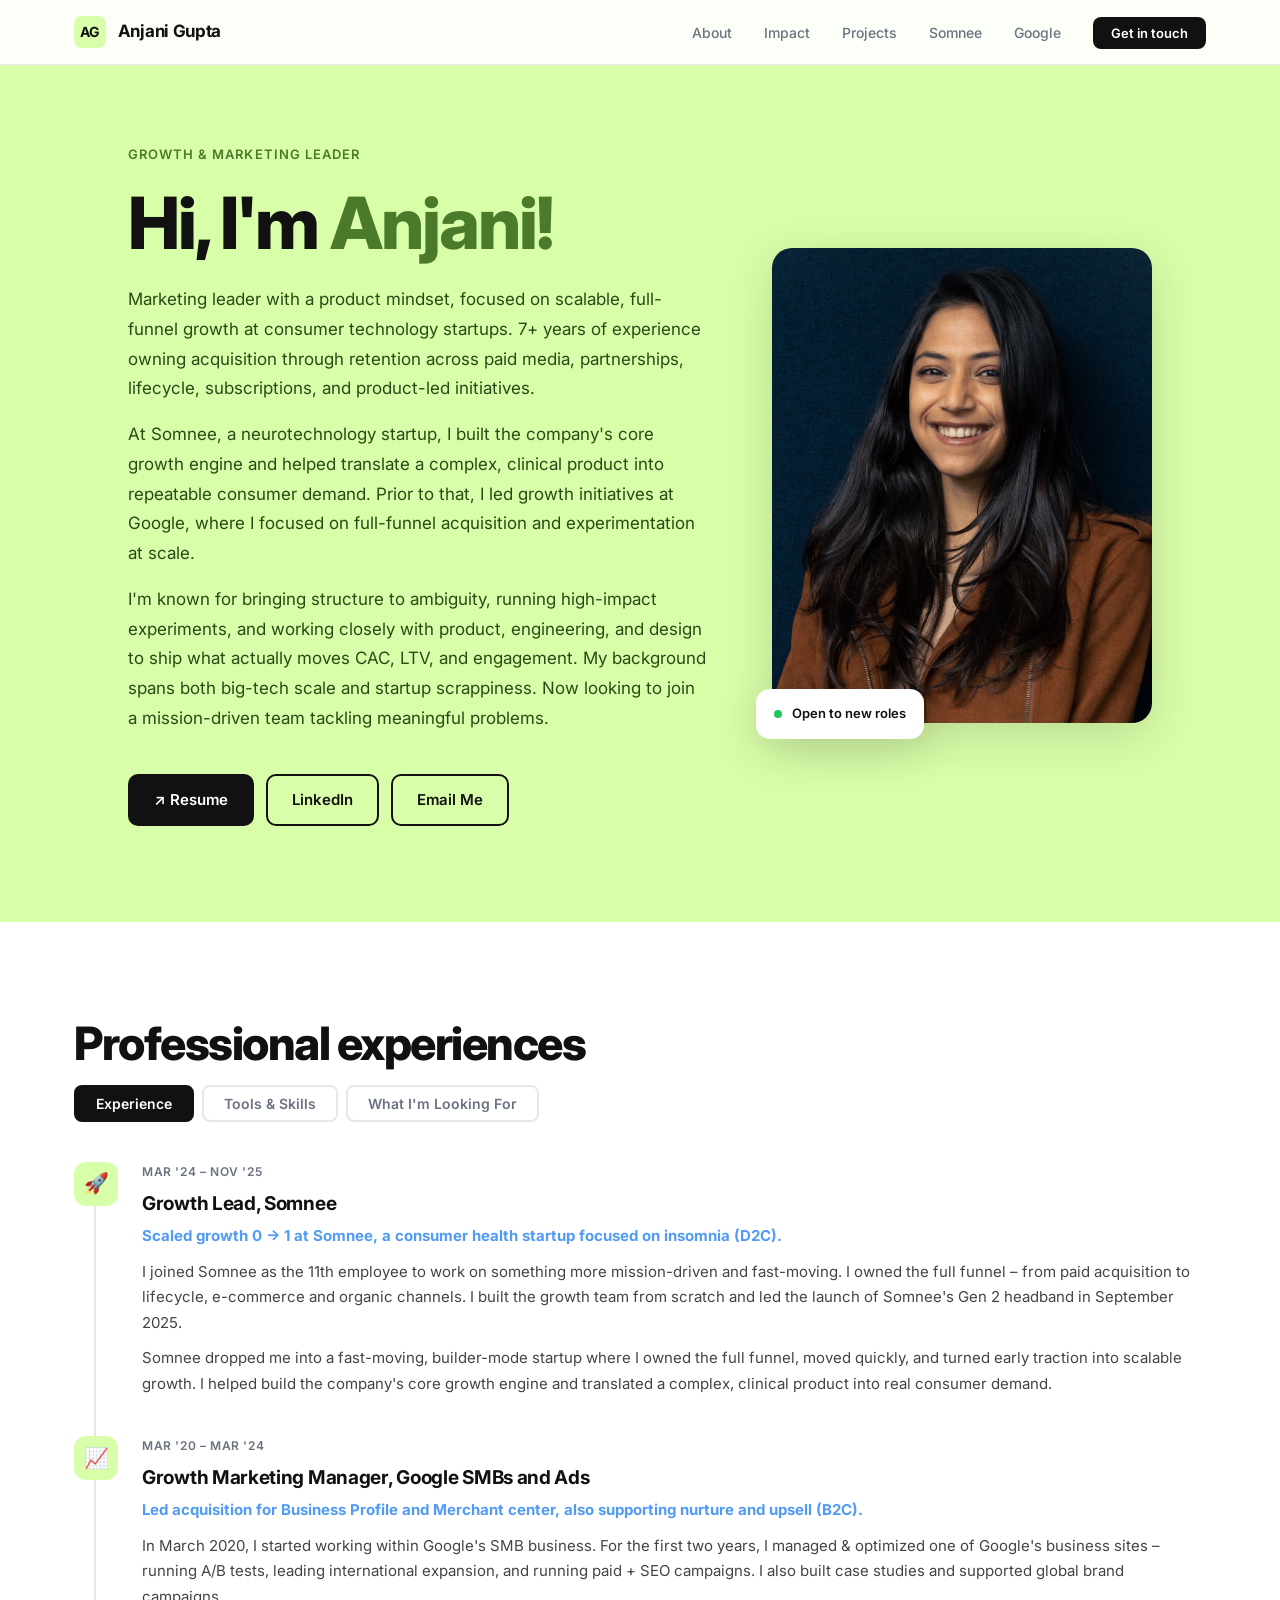
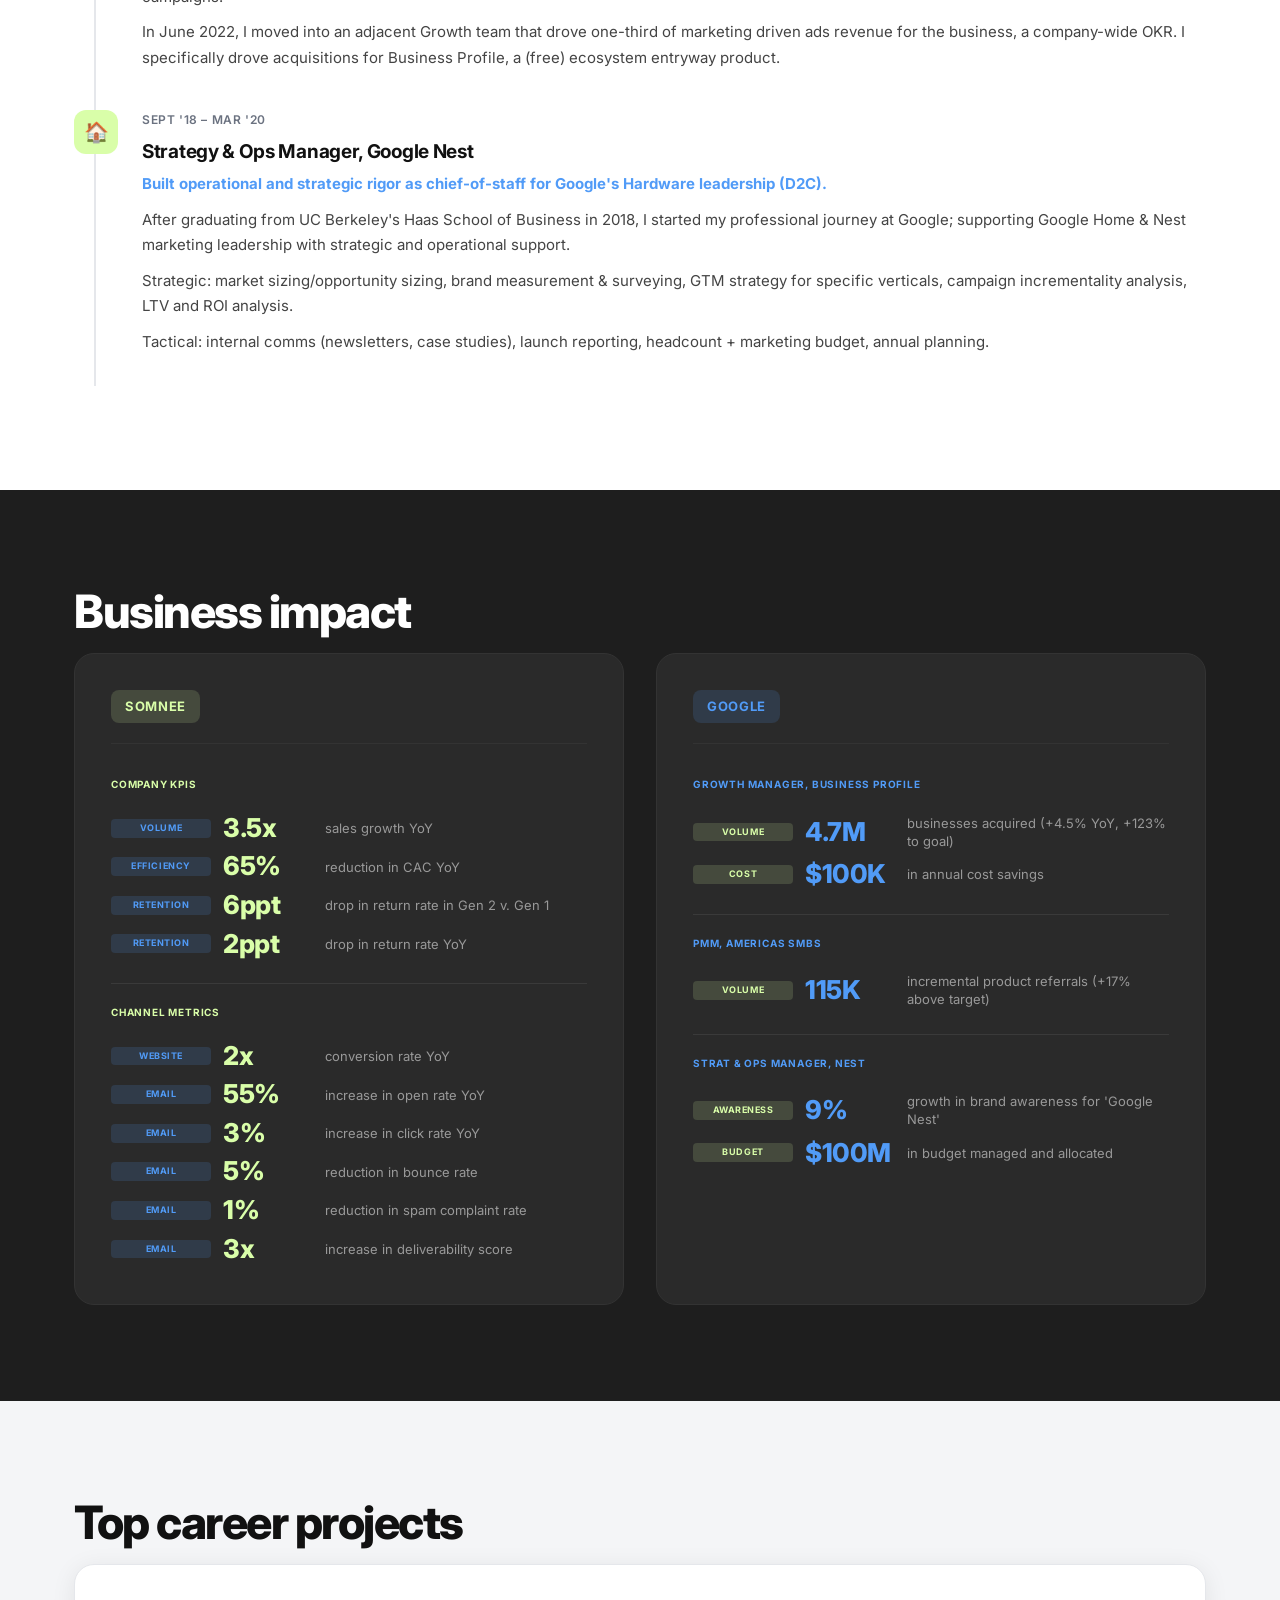
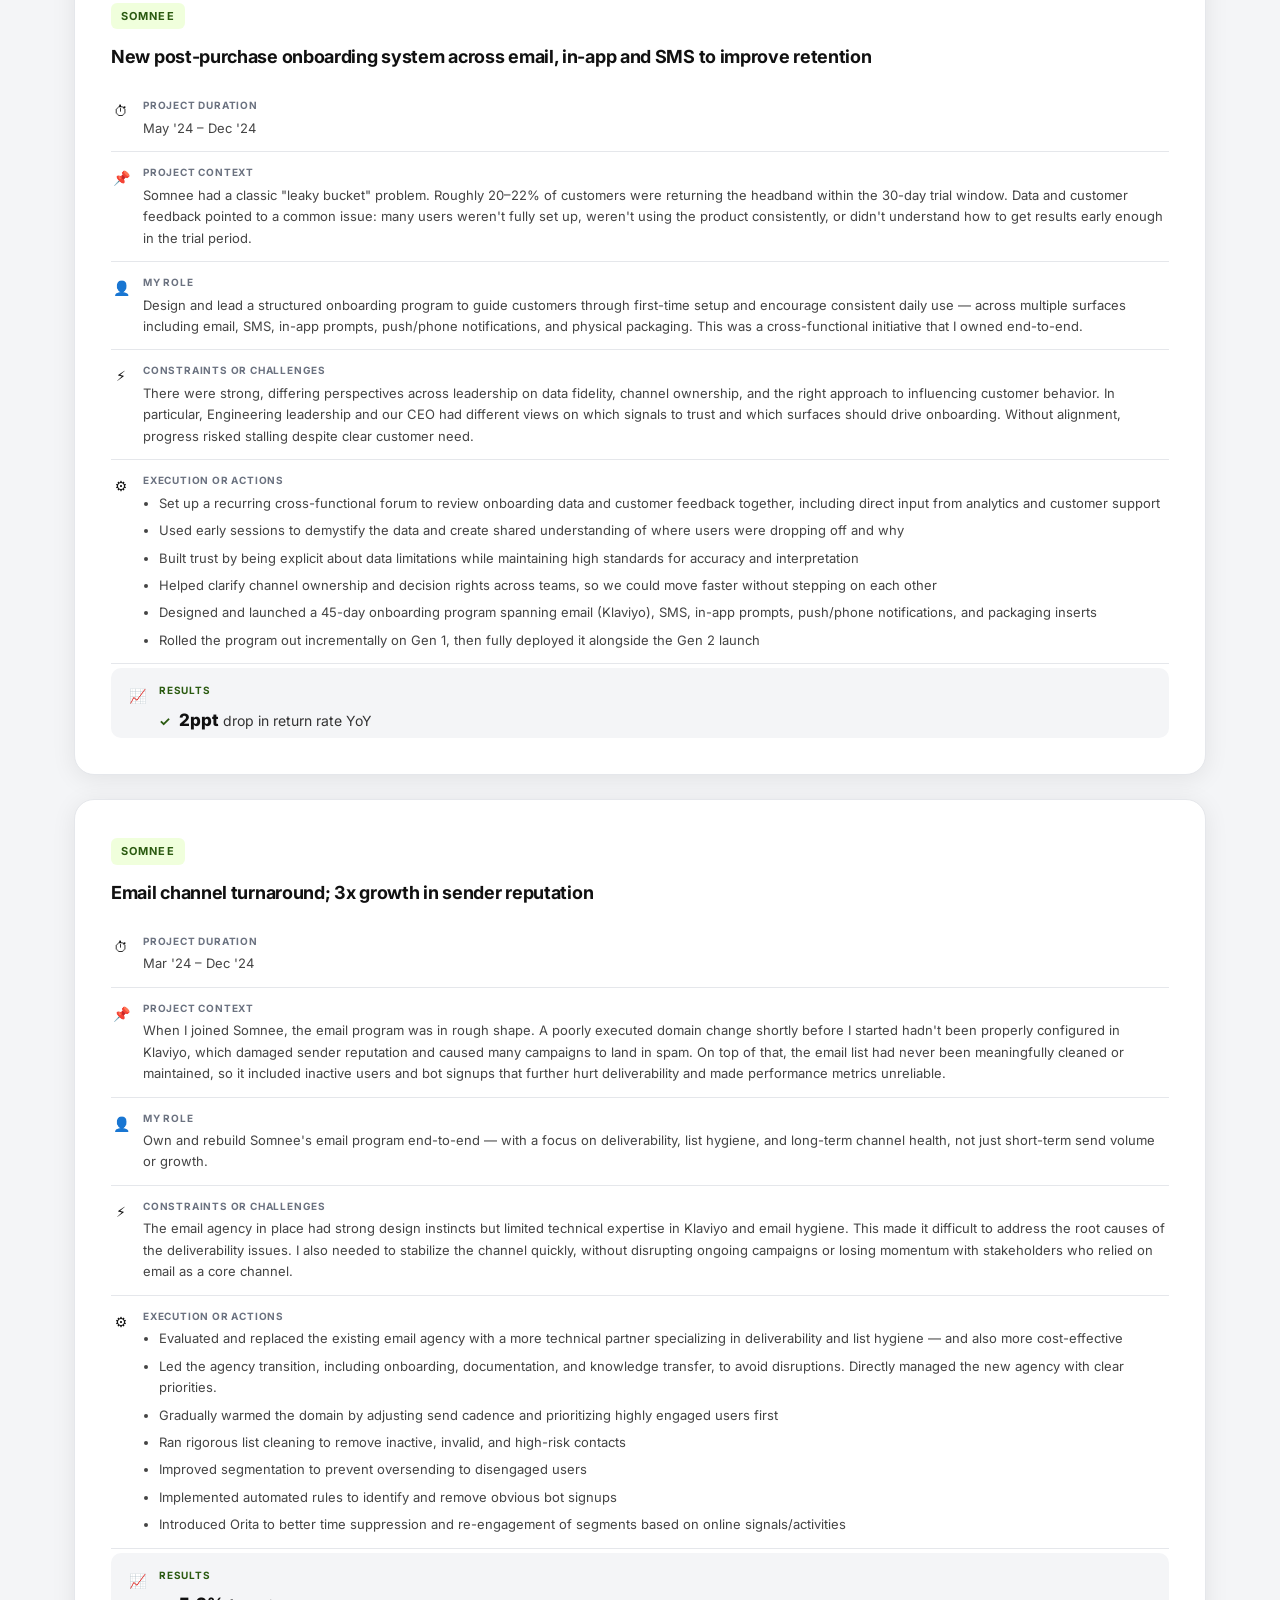
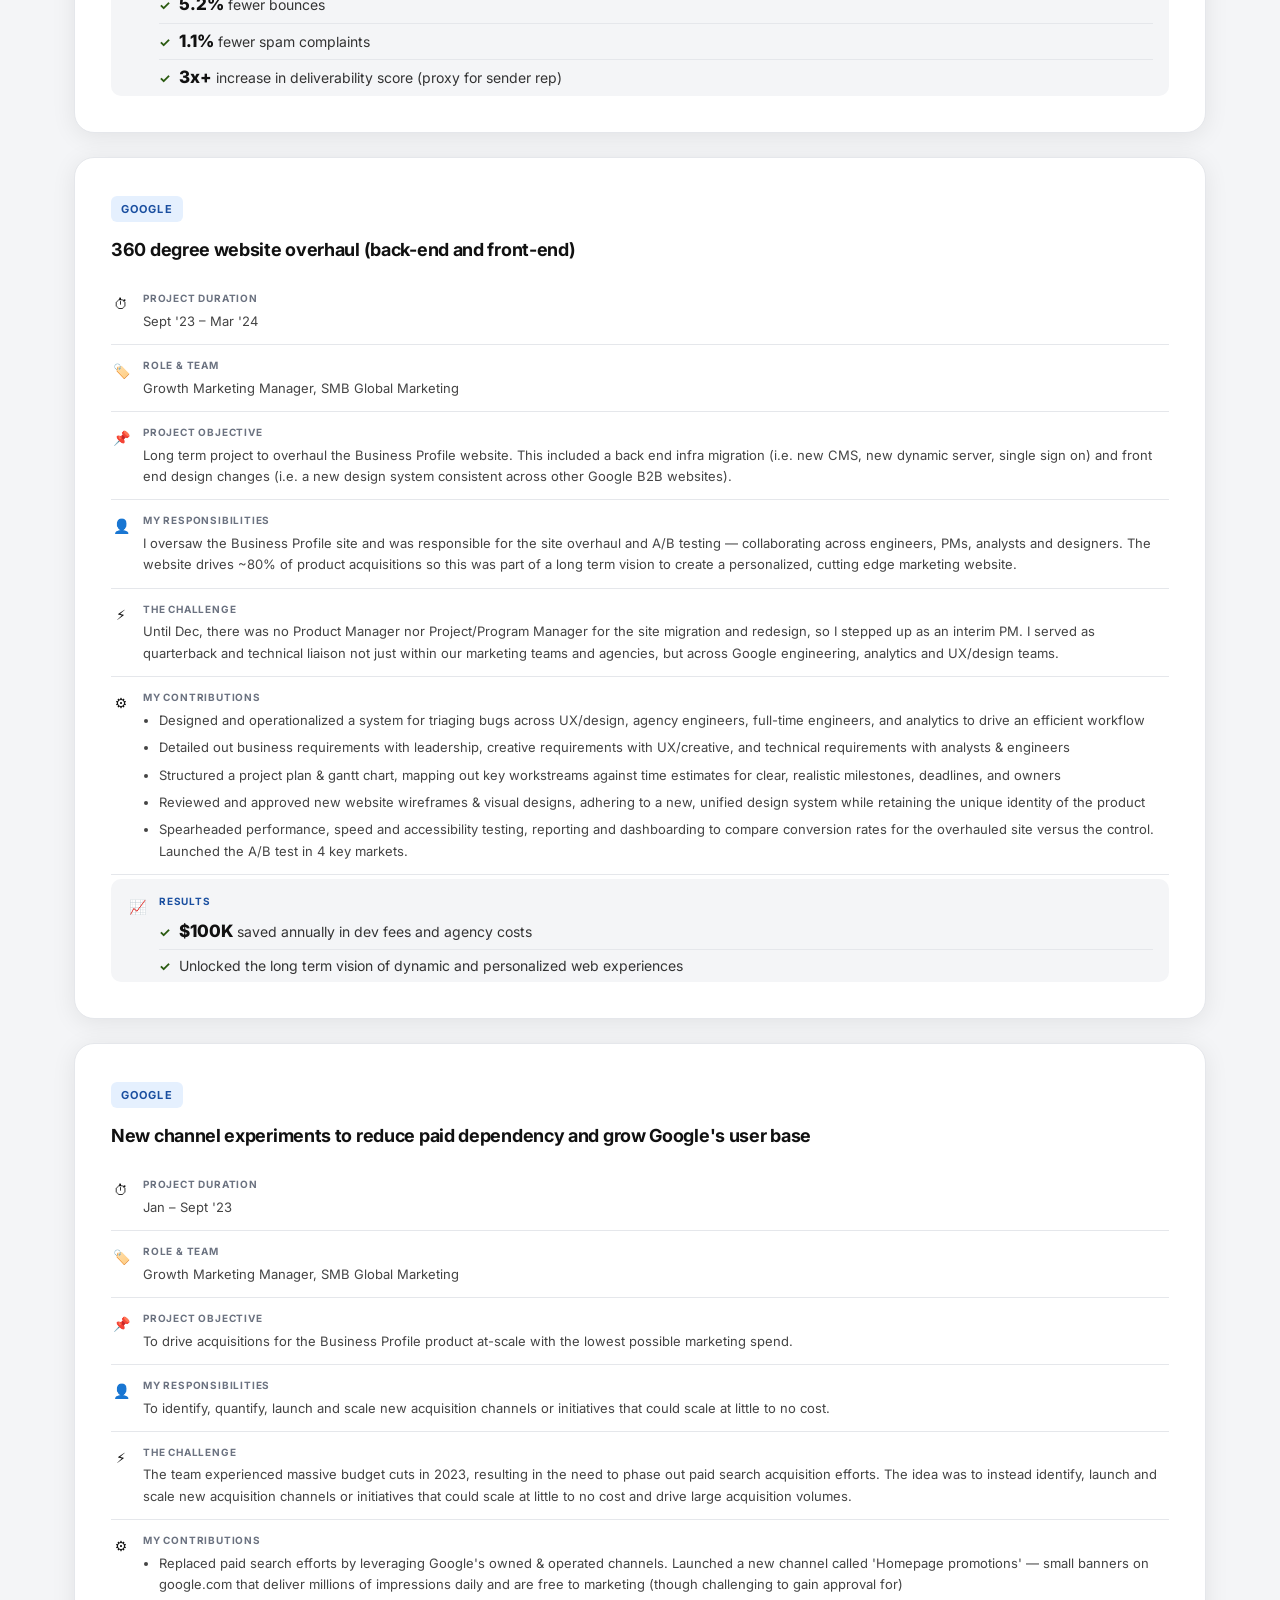
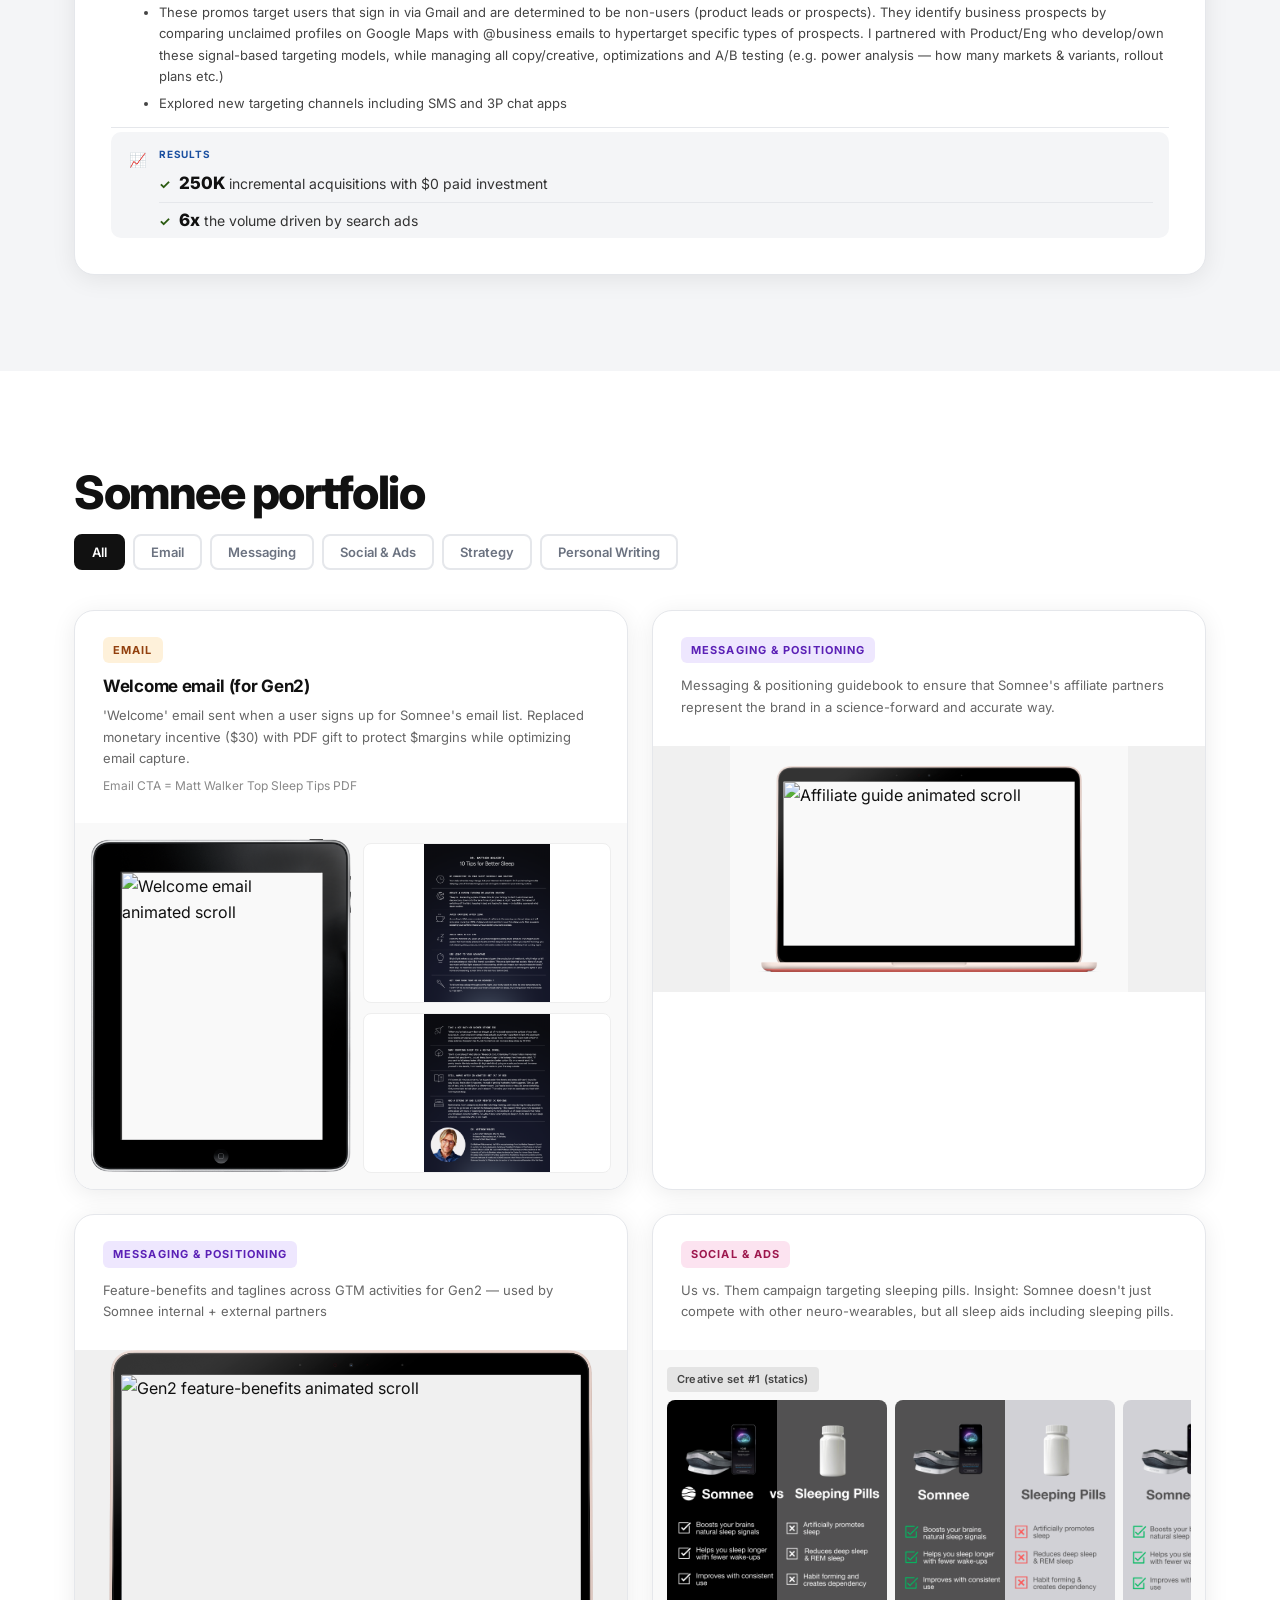
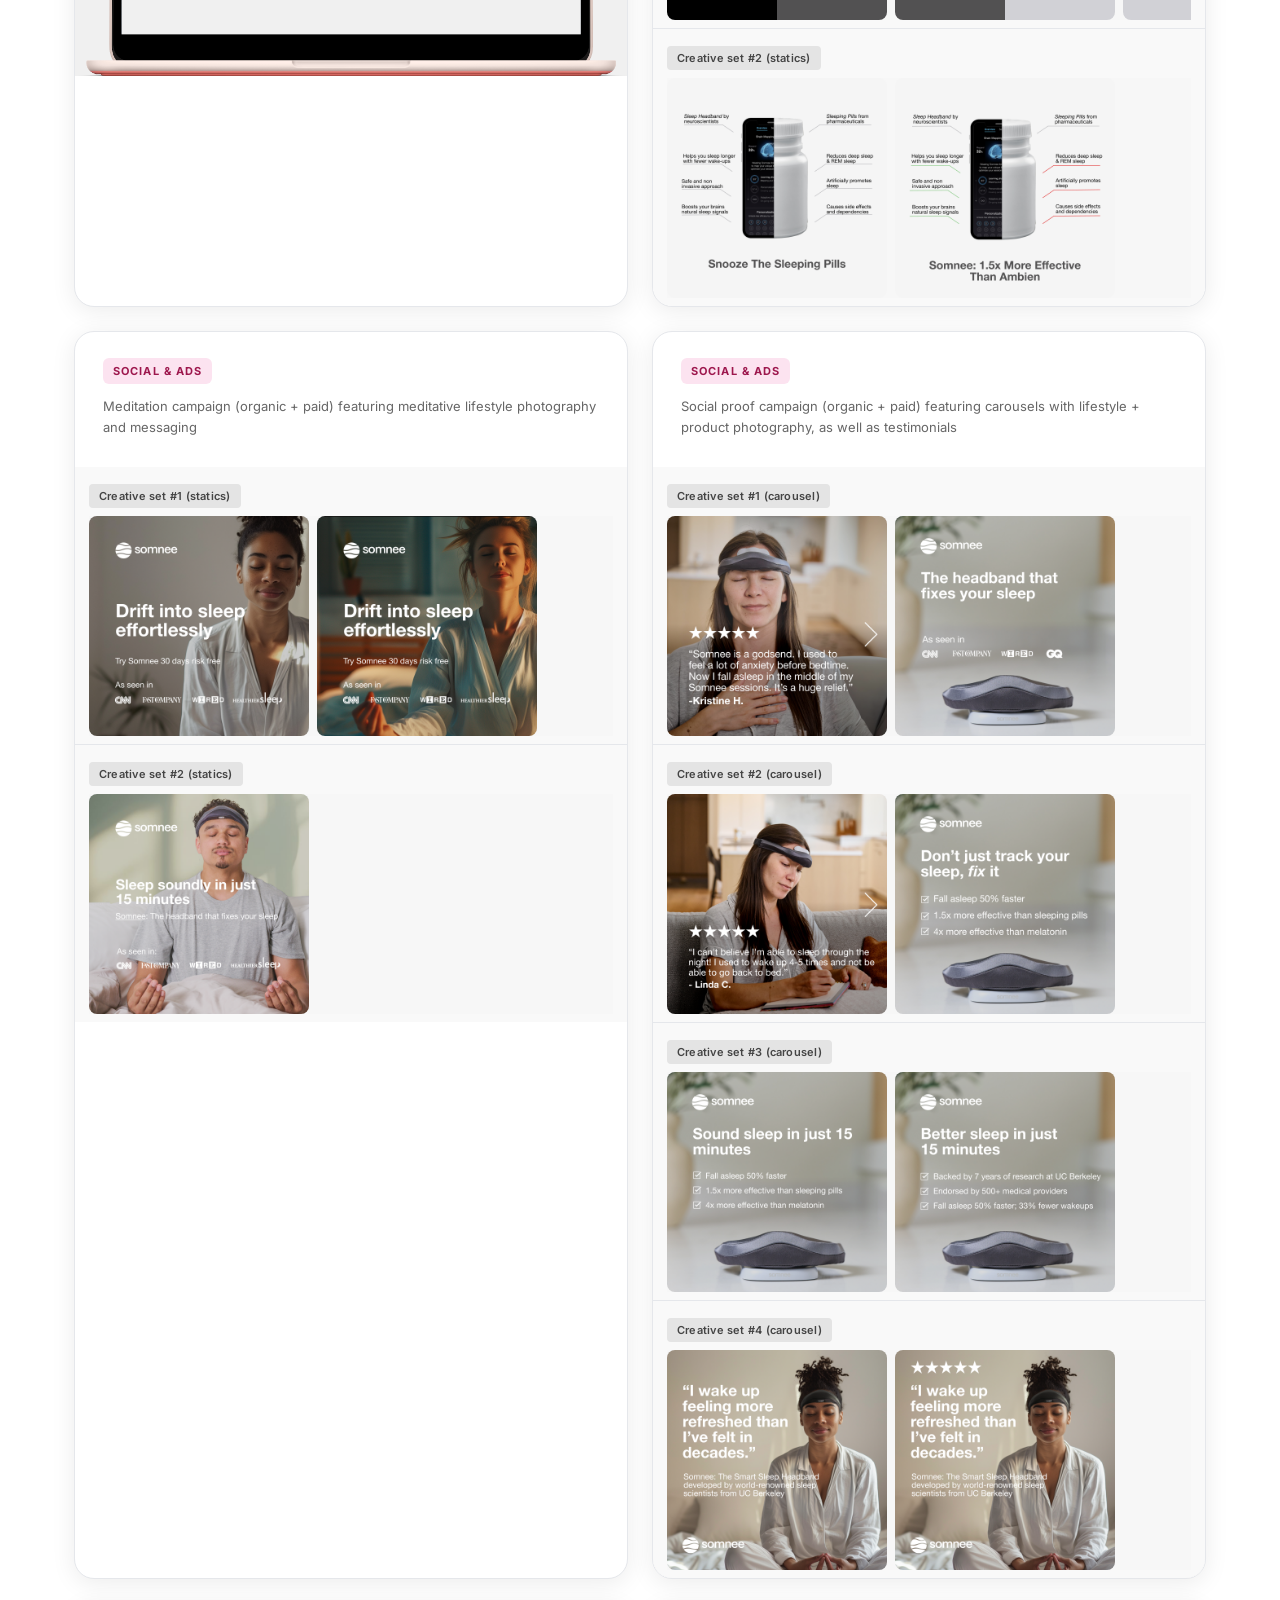
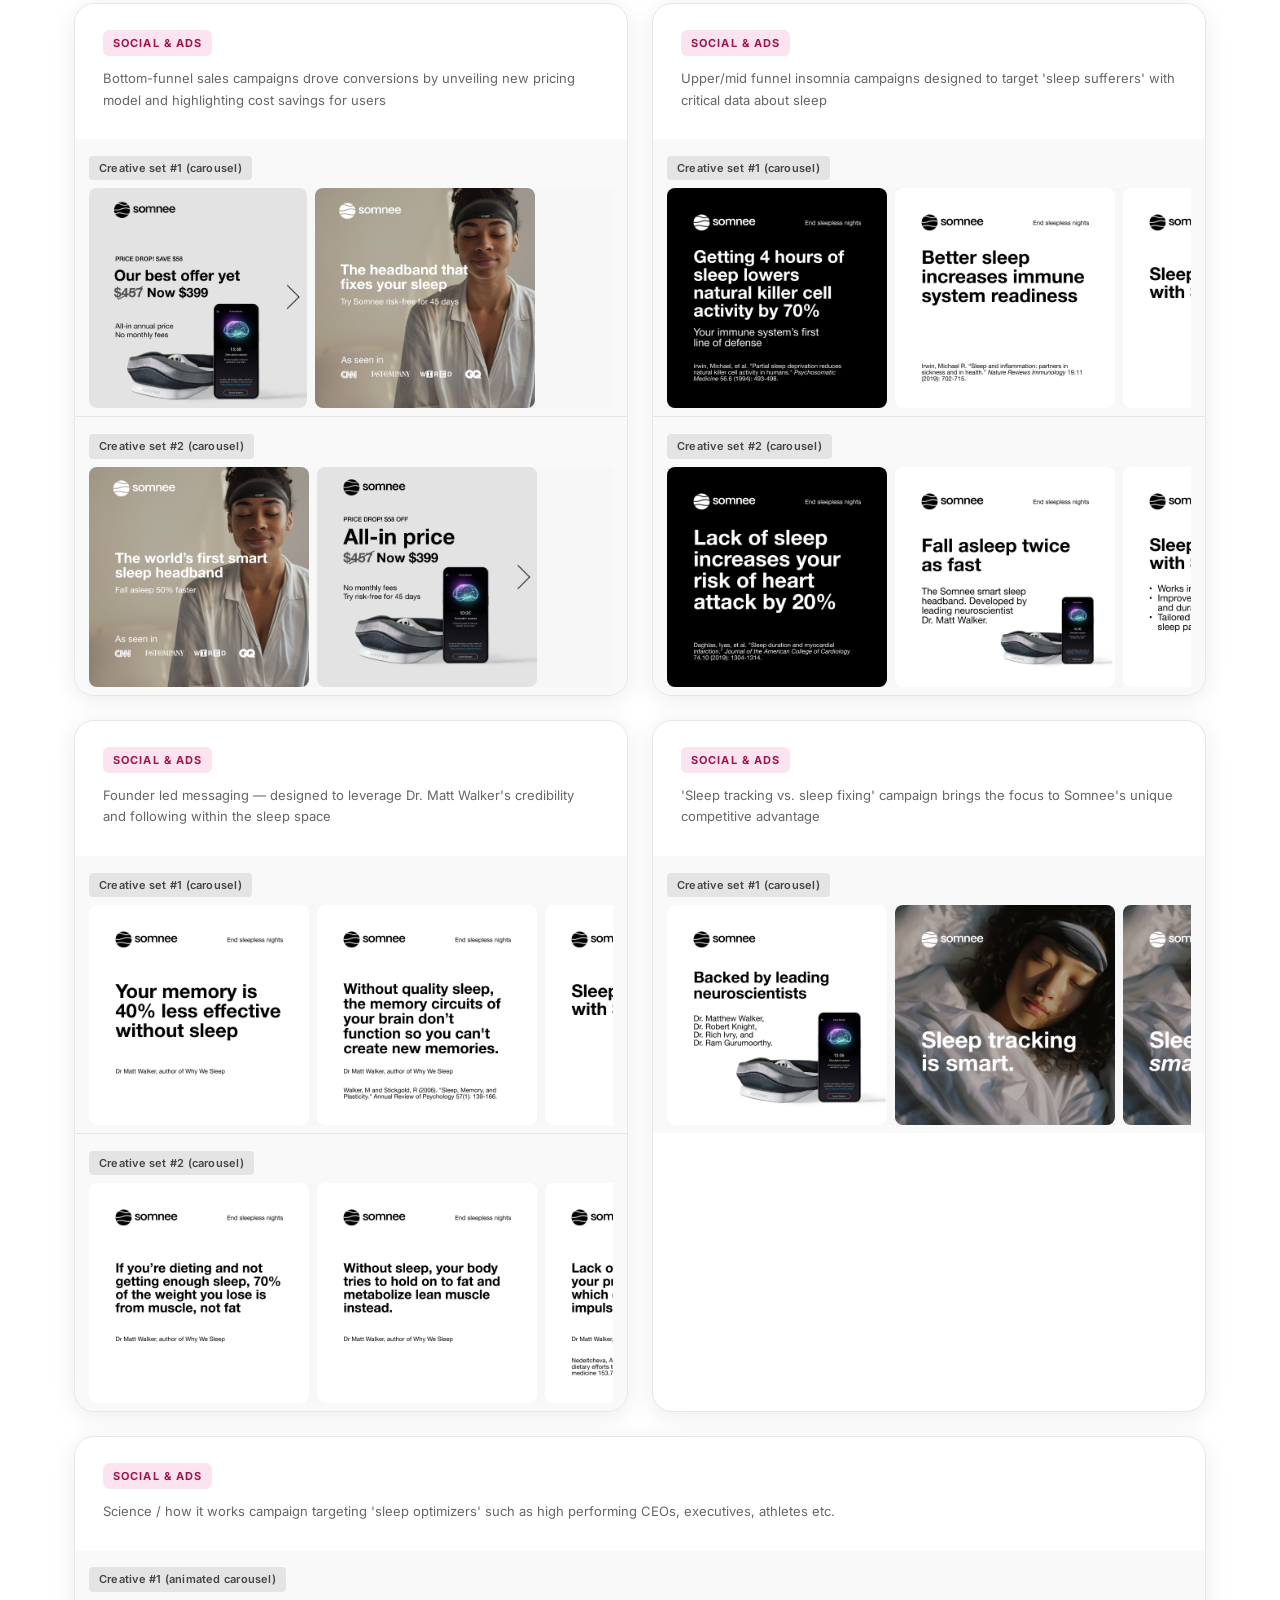
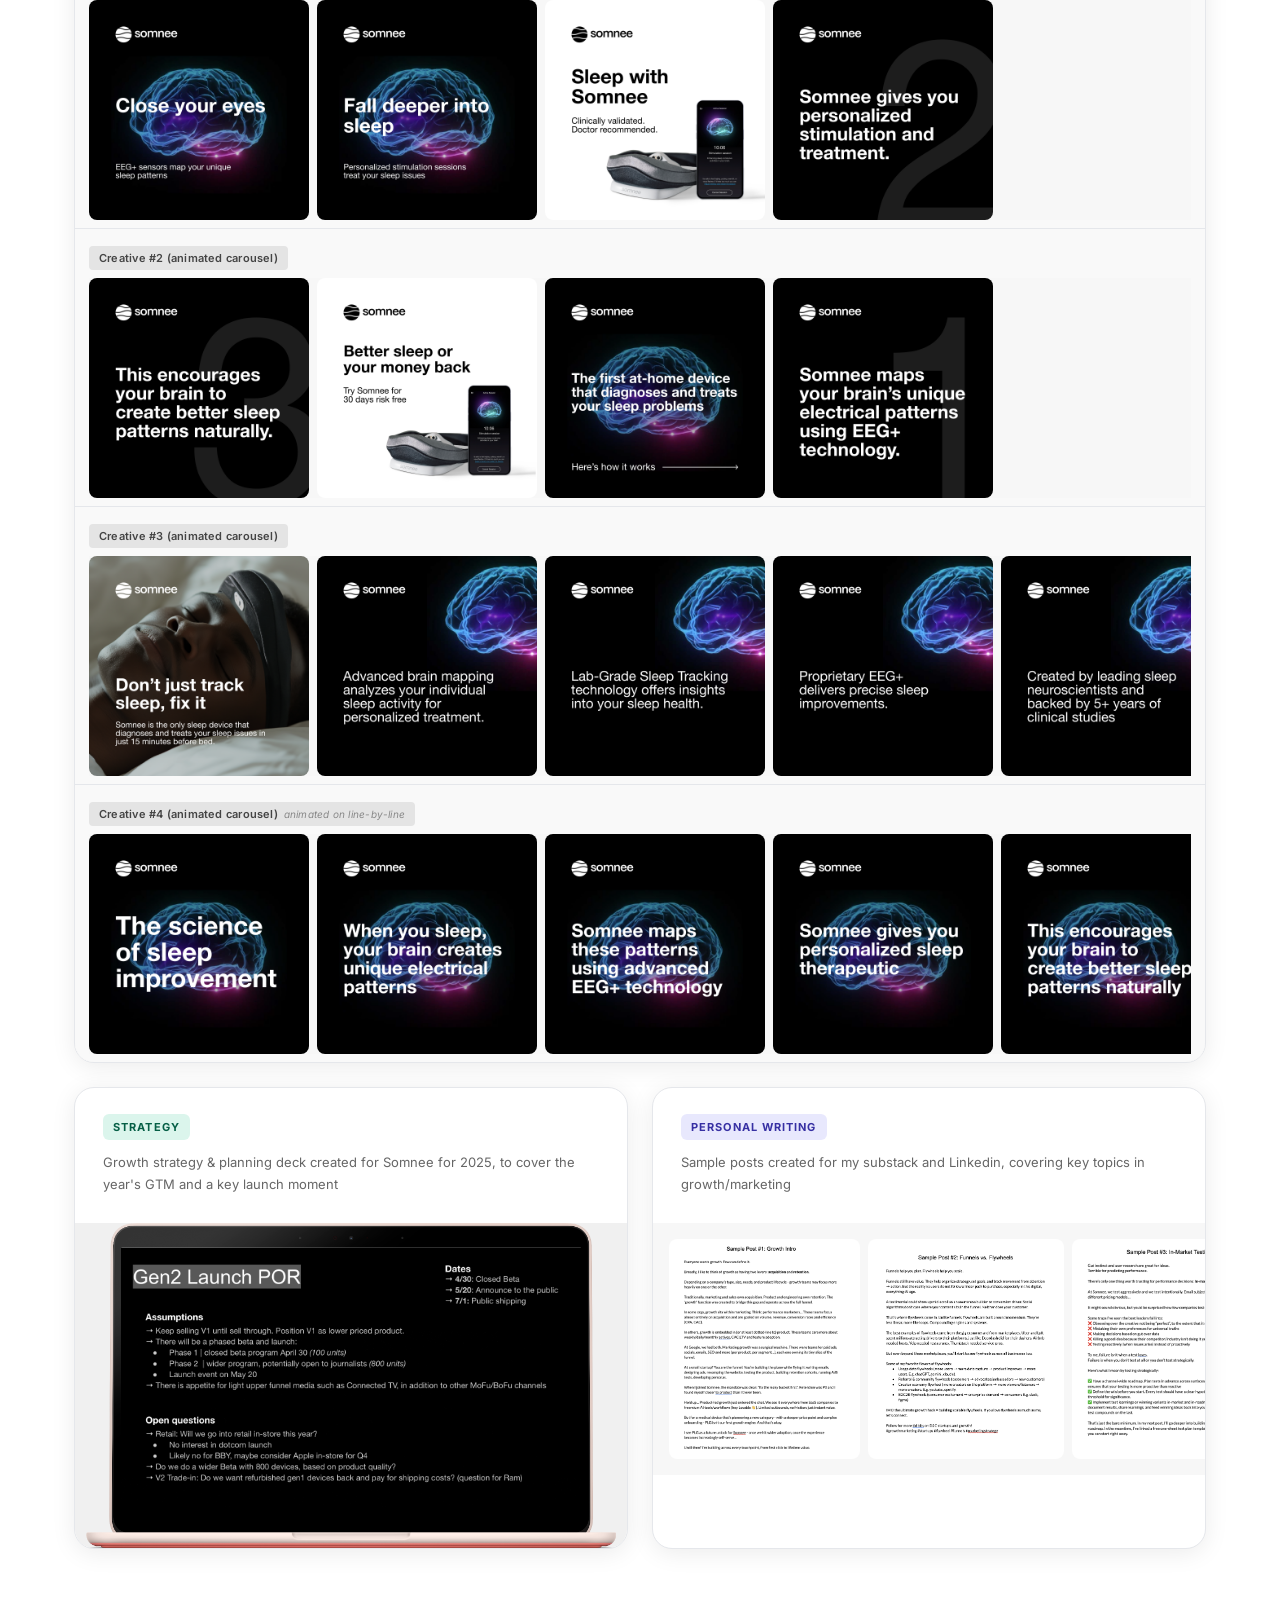
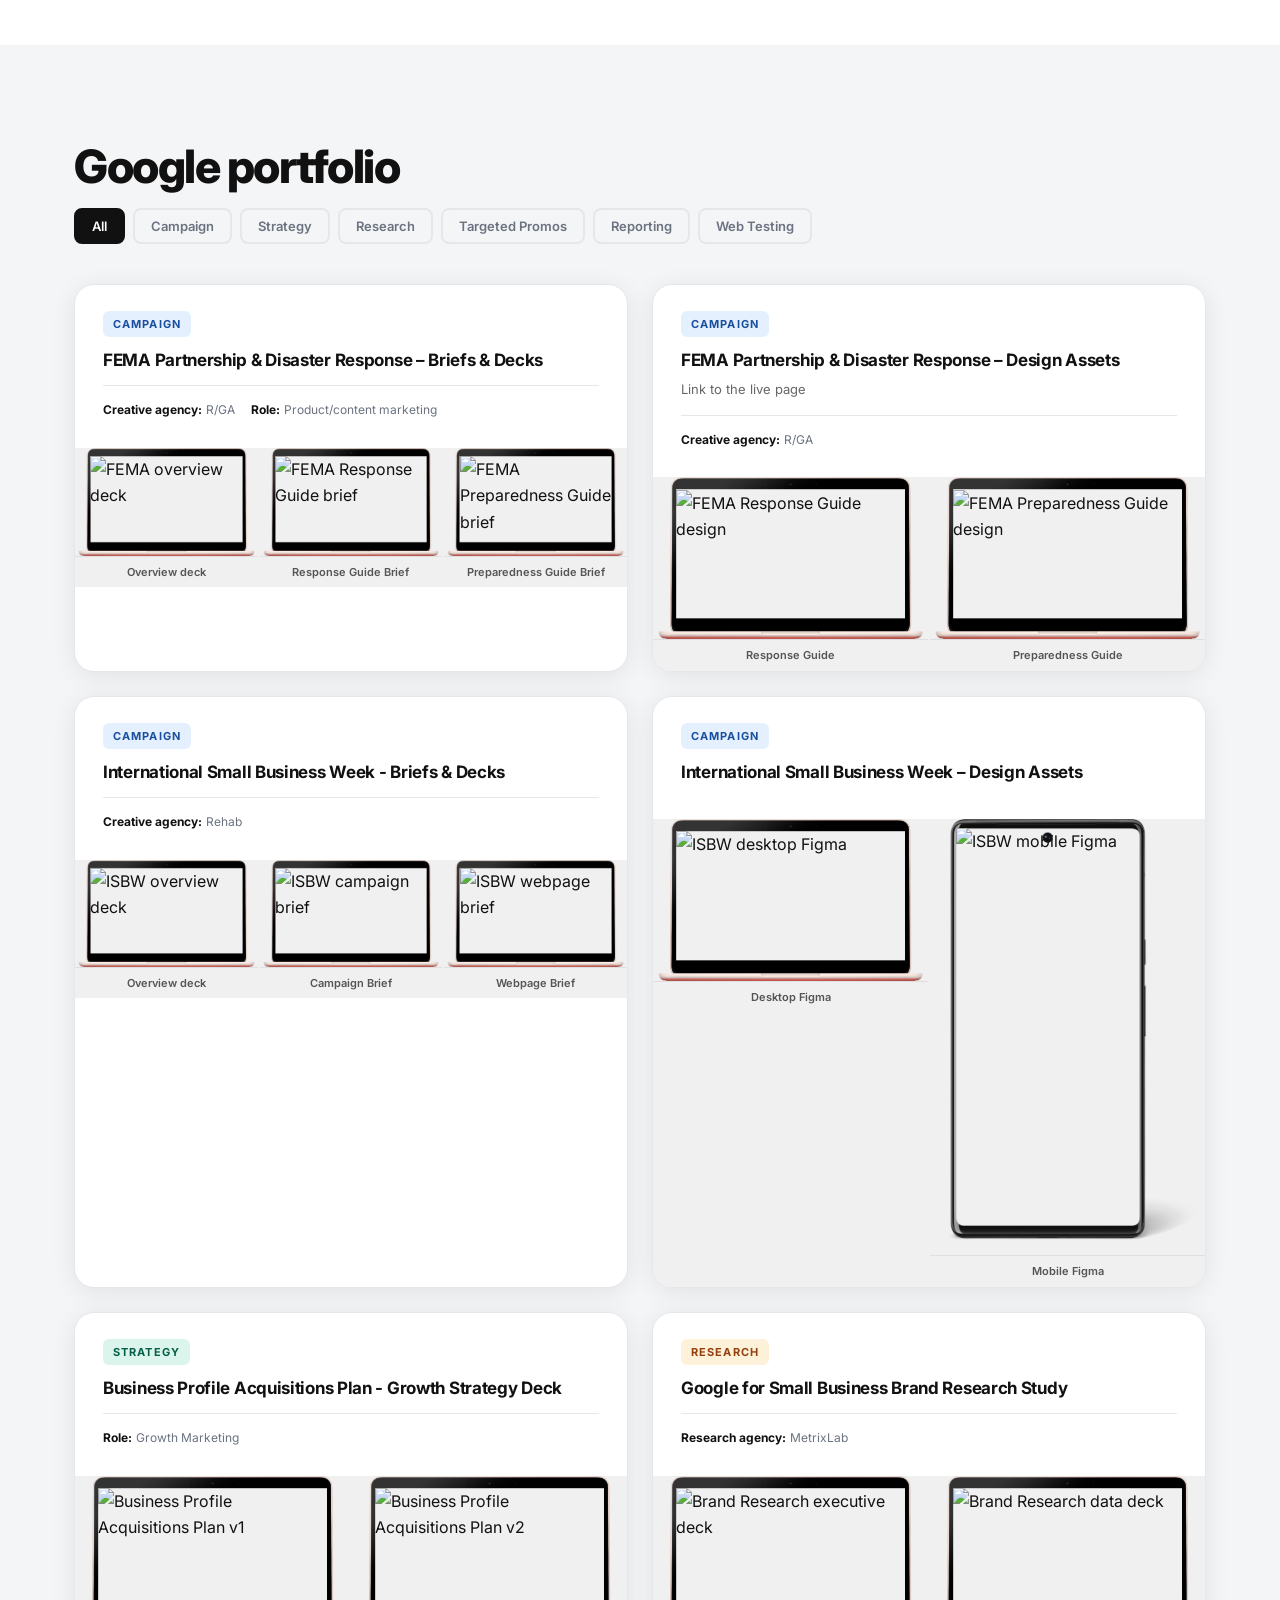
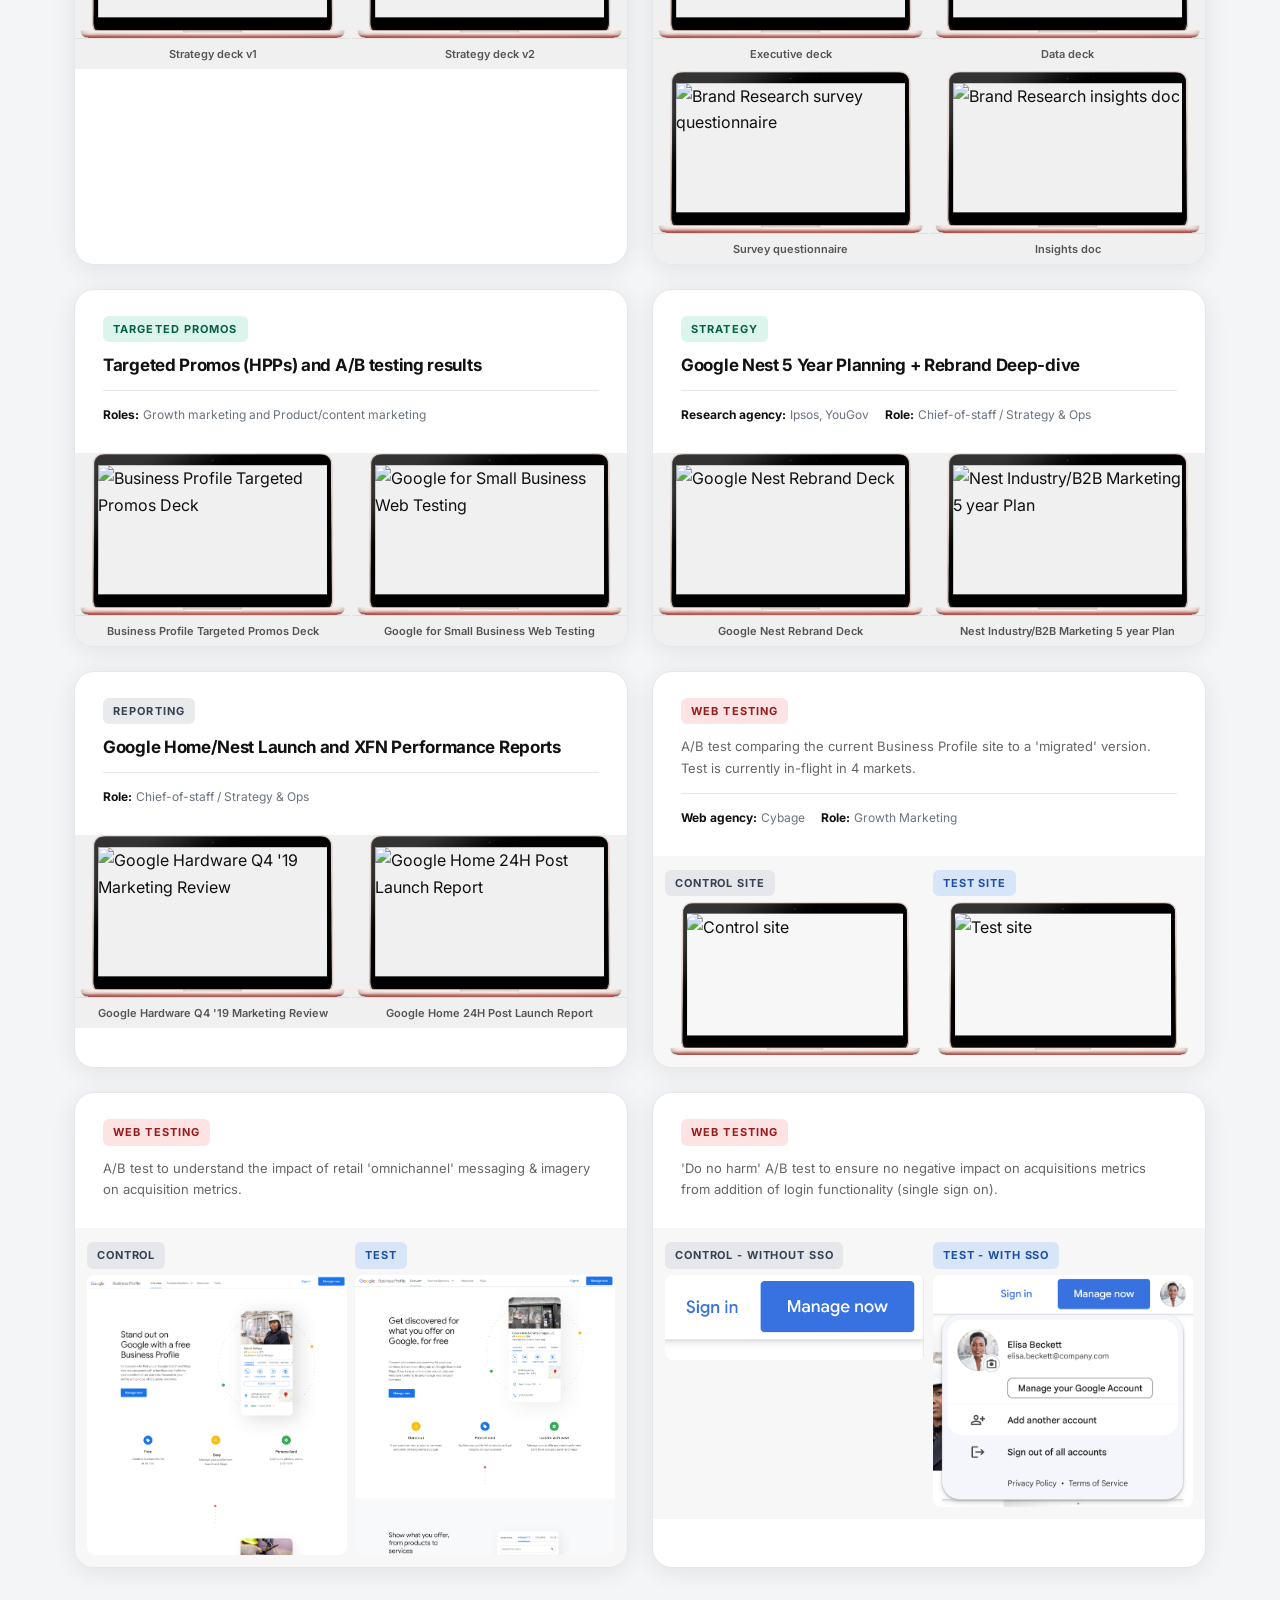
==== index.html @ bfb1ccf0 "Initial commit — Anjani Gupta growth portfolio website Static single-page portfolio built from a 46-" ====
<!DOCTYPE html>
<html lang="en">
<head>
  <meta charset="UTF-8" />
  <meta name="viewport" content="width=device-width, initial-scale=1.0" />
  <title>Anjani Gupta — Growth Portfolio</title>
  <meta name="description" content="Growth & marketing leader with 7+ years at Google and Somnee. Portfolio of campaigns, experiments, and strategy work." />
  <link rel="preconnect" href="https://fonts.googleapis.com" />
  <link rel="preconnect" href="https://fonts.gstatic.com" crossorigin />
  <link href="https://fonts.googleapis.com/css2?family=Inter:wght@300;400;500;600;700;800&display=swap" rel="stylesheet" />
  <link rel="stylesheet" href="assets/css/style.css" />
</head>
<body>

<!-- =================== NAV =================== -->
<nav>
  <div class="nav-inner">
    <a href="#hero" class="nav-logo">
      <span>AG</span> Anjani Gupta
    </a>
    <ul class="nav-links">
      <li><a href="#about">About</a></li>
      <li><a href="#impact">Impact</a></li>
      <li><a href="#projects">Projects</a></li>
      <li><a href="#somnee">Somnee</a></li>
      <li><a href="#google">Google</a></li>
      <li><a href="#contact" class="nav-cta">Get in touch</a></li>
    </ul>
    <button class="nav-hamburger" aria-label="Menu">
      <span></span><span></span><span></span>
    </button>
  </div>
</nav>

<!-- =================== HERO =================== -->
<section id="hero">
  <div class="container">
    <div class="hero-inner">
      <div class="hero-content">
        <p class="hero-eyebrow">Growth &amp; Marketing Leader</p>
        <h1 class="hero-name">Hi, I'm <em>Anjani!</em></h1>
        <div class="hero-bio">
          <p>Marketing leader with a product mindset, focused on scalable, full-funnel growth at consumer technology startups. 7+ years of experience owning acquisition through retention across paid media, partnerships, lifecycle, subscriptions, and product-led initiatives.</p>
          <p>At Somnee, a neurotechnology startup, I built the company's core growth engine and helped translate a complex, clinical product into repeatable consumer demand. Prior to that, I led growth initiatives at Google, where I focused on full-funnel acquisition and experimentation at scale.</p>
          <p>I'm known for bringing structure to ambiguity, running high-impact experiments, and working closely with product, engineering, and design to ship what actually moves CAC, LTV, and engagement. My background spans both big-tech scale and startup scrappiness. Now looking to join a mission-driven team tackling meaningful problems.</p>
        </div>
        <div class="hero-actions">
          <a href="https://drive.google.com/file/d/1P2dnskPwKnZdajNXlIeKSar1yiH5QkEc/view?usp=sharing" target="_blank" class="btn btn-dark">
            ↗ Resume
          </a>
          <a href="https://www.linkedin.com/in/anjanigupta/" target="_blank" class="btn btn-outline">
            LinkedIn
          </a>
          <a href="mailto:hello@anjanigupta.com" class="btn btn-outline">
            Email Me
          </a>
        </div>
      </div>
      <div class="hero-photo-wrap">
        <img src="assets/media/image22.jpg" alt="Anjani Gupta" class="hero-photo" />
        <div class="hero-photo-badge">
          <span class="badge-dot"></span>
          Open to new roles
        </div>
      </div>
    </div>
  </div>
</section>

<!-- =================== ABOUT =================== -->
<section id="about">
  <div class="container">
    <h2 class="section-title">Professional experiences</h2>

    <div class="about-tabs">
      <button class="tab-btn active" data-tab="tab-experience">Experience</button>
      <button class="tab-btn" data-tab="tab-tools">Tools &amp; Skills</button>
      <button class="tab-btn" data-tab="tab-looking">What I'm Looking For</button>
    </div>

    <!-- Experience Timeline -->
    <div id="tab-experience" class="tab-panel active">
      <div class="timeline">

        <div class="timeline-item">
          <div class="timeline-dot">🚀</div>
          <div class="timeline-body">
            <p class="timeline-period">Mar '24 – Nov '25</p>
            <h3 class="timeline-role">Growth Lead, Somnee</h3>
            <p class="timeline-desc"><strong>Scaled growth 0 → 1 at Somnee, a consumer health startup focused on insomnia (D2C).</strong></p>
            <p class="timeline-desc">I joined Somnee as the 11th employee to work on something more mission-driven and fast-moving. I owned the full funnel – from paid acquisition to lifecycle, e-commerce and organic channels. I built the growth team from scratch and led the launch of Somnee's Gen 2 headband in September 2025.</p>
            <p class="timeline-desc">Somnee dropped me into a fast-moving, builder-mode startup where I owned the full funnel, moved quickly, and turned early traction into scalable growth. I helped build the company's core growth engine and translated a complex, clinical product into real consumer demand.</p>
          </div>
        </div>

        <div class="timeline-item">
          <div class="timeline-dot">📈</div>
          <div class="timeline-body">
            <p class="timeline-period">Mar '20 – Mar '24</p>
            <h3 class="timeline-role">Growth Marketing Manager, Google SMBs and Ads</h3>
            <p class="timeline-desc"><strong>Led acquisition for Business Profile and Merchant center, also supporting nurture and upsell (B2C).</strong></p>
            <p class="timeline-desc">In March 2020, I started working within Google's SMB business. For the first two years, I managed &amp; optimized one of Google's business sites – running A/B tests, leading international expansion, and running paid + SEO campaigns. I also built case studies and supported global brand campaigns.</p>
            <p class="timeline-desc">In June 2022, I moved into an adjacent Growth team that drove one-third of marketing driven ads revenue for the business, a company-wide OKR. I specifically drove acquisitions for Business Profile, a (free) ecosystem entryway product.</p>
          </div>
        </div>

        <div class="timeline-item">
          <div class="timeline-dot">🏠</div>
          <div class="timeline-body">
            <p class="timeline-period">Sept '18 – Mar '20</p>
            <h3 class="timeline-role">Strategy &amp; Ops Manager, Google Nest</h3>
            <p class="timeline-desc"><strong>Built operational and strategic rigor as chief-of-staff for Google's Hardware leadership (D2C).</strong></p>
            <p class="timeline-desc">After graduating from UC Berkeley's Haas School of Business in 2018, I started my professional journey at Google; supporting Google Home &amp; Nest marketing leadership with strategic and operational support.</p>
            <p class="timeline-desc">Strategic: market sizing/opportunity sizing, brand measurement &amp; surveying, GTM strategy for specific verticals, campaign incrementality analysis, LTV and ROI analysis.</p>
            <p class="timeline-desc">Tactical: internal comms (newsletters, case studies), launch reporting, headcount + marketing budget, annual planning.</p>
          </div>
        </div>

      </div>
    </div>

    <!-- What I'm Looking For -->
    <div id="tab-looking" class="tab-panel">
      <div class="looking-grid">
        <div class="looking-card">
          <h3>✅ Need to Haves</h3>
          <ul>
            <li>A mission I believe in; a company building something culturally relevant and future-facing.</li>
            <li>A user base that's interesting, identity-driven, and behaviorally complex.</li>
            <li>The opportunity to architect full-funnel growth end-to-end — acquisition, activation, retention, narrative.</li>
            <li>A high-caliber, low-ego leadership team; strong operators who value systems, experimentation, and clear thinking.</li>
            <li>Reasonable marketing/growth budget and strategic autonomy.</li>
            <li>A culture of excellence that's sustainable (high standards but not burnout).</li>
            <li>SF-based, hybrid environment (2–4 days/week).</li>
          </ul>
        </div>
        <div class="looking-card">
          <h3>⭐ Nice to Haves</h3>
          <ul>
            <li>Series A–B company (20–100 people) with real product-market fit and momentum.</li>
            <li>D2C or user-centric B2B where I can deeply understand the end user.</li>
          </ul>
        </div>
      </div>
    </div>

    <!-- Tools & Skills -->
    <div id="tab-tools" class="tab-panel">
      <div class="tools-grid">
        <p class="tools-section-label">Growth Skills</p>
        <div class="tool-pill">Go-to-market</div>
        <div class="tool-pill">Product launches</div>
        <div class="tool-pill">Website design &amp; testing</div>
        <div class="tool-pill">SEO &amp; SEM</div>
        <div class="tool-pill">User research</div>
        <div class="tool-pill">Campaign management</div>
        <div class="tool-pill">Media planning</div>
        <div class="tool-pill">Content creation</div>
        <div class="tool-pill">Marketing analytics</div>
        <div class="tool-pill">Lifecycle marketing</div>
        <div class="tool-pill">Demand gen</div>
        <div class="tool-pill">Lead gen</div>

        <p class="tools-section-label">Growth Stack</p>
        <div class="tool-pill">Klaviyo <span>Email / SMS</span></div>
        <div class="tool-pill">Shopify <span>E-commerce</span></div>
        <div class="tool-pill">Google Ads <span>Paid search</span></div>
        <div class="tool-pill">Meta Ads <span>Paid social</span></div>
        <div class="tool-pill">Figma / Canva <span>Design</span></div>
        <div class="tool-pill">Yotpo / Skio <span>Subscriptions</span></div>
        <div class="tool-pill">Surfer / Semrush <span>SEO</span></div>
        <div class="tool-pill">Search Console <span>Analytics</span></div>

        <p class="tools-section-label">AI Stack</p>
        <div class="tool-pill">Claude / Claude Code <span>Research, writing, coding</span></div>
        <div class="tool-pill">Cursor <span>Coding &amp; prototyping</span></div>
        <div class="tool-pill">Granola <span>Meeting capture</span></div>
        <div class="tool-pill">Zapier AI <span>Automations</span></div>
        <div class="tool-pill">Midjourney / Canva <span>Image generation</span></div>
        <div class="tool-pill">Veo / Sora <span>Video generation</span></div>
        <div class="tool-pill">ElevenLabs <span>Voice/audio</span></div>
        <div class="tool-pill">Gamma <span>Presentations</span></div>
      </div>
    </div>

  </div>
</section>

<!-- =================== IMPACT =================== -->
<section id="impact">
  <div class="container">
    <h2 class="section-title">Business impact</h2>

    <div class="impact-grid">

      <!-- Somnee: vertical stacked layout -->
      <div class="impact-card">
        <div class="impact-card-header">
          <span class="impact-company-badge badge-somnee">Somnee</span>
        </div>

        <div class="smb-section">
          <p class="slide-col-header scol-somnee">Company KPIs</p>
          <div class="smb-metric-row">
            <span class="smb-chip chip-blue">Volume</span>
            <span class="smb-stat-number somnee-stat">3.5x</span>
            <span class="smb-stat-inline-desc">sales growth YoY</span>
          </div>
          <div class="smb-metric-row">
            <span class="smb-chip chip-blue">Efficiency</span>
            <span class="smb-stat-number somnee-stat">65%</span>
            <span class="smb-stat-inline-desc">reduction in CAC YoY</span>
          </div>
          <div class="smb-metric-row">
            <span class="smb-chip chip-blue">Retention</span>
            <span class="smb-stat-number somnee-stat">6ppt</span>
            <span class="smb-stat-inline-desc">drop in return rate in Gen 2 v. Gen 1</span>
          </div>
          <div class="smb-metric-row">
            <span class="smb-chip chip-blue">Retention</span>
            <span class="smb-stat-number somnee-stat">2ppt</span>
            <span class="smb-stat-inline-desc">drop in return rate YoY</span>
          </div>
        </div>

        <div class="smb-horiz-divider"></div>

        <div class="smb-section">
          <p class="slide-col-header scol-somnee">Channel metrics</p>
          <div class="smb-metric-row">
            <span class="smb-chip chip-blue">Website</span>
            <span class="smb-stat-number somnee-stat">2x</span>
            <span class="smb-stat-inline-desc">conversion rate YoY</span>
          </div>
          <div class="smb-metric-row">
            <span class="smb-chip chip-blue">Email</span>
            <span class="smb-stat-number somnee-stat">55%</span>
            <span class="smb-stat-inline-desc">increase in open rate YoY</span>
          </div>
          <div class="smb-metric-row">
            <span class="smb-chip chip-blue">Email</span>
            <span class="smb-stat-number somnee-stat">3%</span>
            <span class="smb-stat-inline-desc">increase in click rate YoY</span>
          </div>
          <div class="smb-metric-row">
            <span class="smb-chip chip-blue">Email</span>
            <span class="smb-stat-number somnee-stat">5%</span>
            <span class="smb-stat-inline-desc">reduction in bounce rate</span>
          </div>
          <div class="smb-metric-row">
            <span class="smb-chip chip-blue">Email</span>
            <span class="smb-stat-number somnee-stat">1%</span>
            <span class="smb-stat-inline-desc">reduction in spam complaint rate</span>
          </div>
          <div class="smb-metric-row">
            <span class="smb-chip chip-blue">Email</span>
            <span class="smb-stat-number somnee-stat">3x</span>
            <span class="smb-stat-inline-desc">increase in deliverability score</span>
          </div>
        </div>

      </div>

      <!-- Google: vertical stacked layout -->
      <div class="impact-card">
        <div class="impact-card-header">
          <span class="impact-company-badge badge-google">Google</span>
        </div>

        <div class="smb-section">
          <p class="slide-col-header scol-google">Growth Manager, Business Profile</p>
          <div class="smb-metric-row">
            <span class="smb-chip chip-lime">Volume</span>
            <span class="smb-stat-number google-stat">4.7M</span>
            <span class="smb-stat-inline-desc">businesses acquired (+4.5% YoY, +123% to goal)</span>
          </div>
          <div class="smb-metric-row">
            <span class="smb-chip chip-lime">Cost</span>
            <span class="smb-stat-number google-stat">$100K</span>
            <span class="smb-stat-inline-desc">in annual cost savings</span>
          </div>
        </div>

        <div class="smb-horiz-divider"></div>

        <div class="smb-section">
          <p class="slide-col-header scol-google">PMM, Americas SMBs</p>
          <div class="smb-metric-row">
            <span class="smb-chip chip-lime">Volume</span>
            <span class="smb-stat-number google-stat">115K</span>
            <span class="smb-stat-inline-desc">incremental product referrals (+17% above target)</span>
          </div>
        </div>

        <div class="smb-horiz-divider"></div>

        <div class="smb-section">
          <p class="slide-col-header scol-google">Strat &amp; Ops Manager, Nest</p>
          <div class="smb-metric-row">
            <span class="smb-chip chip-lime">Awareness</span>
            <span class="smb-stat-number google-stat">9%</span>
            <span class="smb-stat-inline-desc">growth in brand awareness for 'Google Nest'</span>
          </div>
          <div class="smb-metric-row">
            <span class="smb-chip chip-lime">Budget</span>
            <span class="smb-stat-number google-stat">$100M</span>
            <span class="smb-stat-inline-desc">in budget managed and allocated</span>
          </div>
        </div>

      </div>

    </div>
  </div>
</section>

<!-- =================== TOP PROJECTS =================== -->
<section id="projects">
  <div class="container">
    <h2 class="section-title">Top career projects</h2>

    <div class="projects-grid">

      <!-- SLIDE 11: Somnee Onboarding -->
      <div class="project-card">
        <span class="project-tag tag-somnee">Somnee</span>
        <h3>New post-purchase onboarding system across email, in-app and SMS to improve retention</h3>

        <div class="pf-row">
          <span class="pf-icon">⏱</span>
          <div class="pf-body">
            <p class="pf-label">Project duration</p>
            <p class="pf-content">May '24 – Dec '24</p>
          </div>
        </div>

        <div class="pf-row">
          <span class="pf-icon">📌</span>
          <div class="pf-body">
            <p class="pf-label">Project context</p>
            <p class="pf-content">Somnee had a classic "leaky bucket" problem. Roughly 20–22% of customers were returning the headband within the 30-day trial window. Data and customer feedback pointed to a common issue: many users weren't fully set up, weren't using the product consistently, or didn't understand how to get results early enough in the trial period.</p>
          </div>
        </div>

        <div class="pf-row">
          <span class="pf-icon">👤</span>
          <div class="pf-body">
            <p class="pf-label">My role</p>
            <p class="pf-content">Design and lead a structured onboarding program to guide customers through first-time setup and encourage consistent daily use — across multiple surfaces including email, SMS, in-app prompts, push/phone notifications, and physical packaging. This was a cross-functional initiative that I owned end-to-end.</p>
          </div>
        </div>

        <div class="pf-row">
          <span class="pf-icon">⚡</span>
          <div class="pf-body">
            <p class="pf-label">Constraints or challenges</p>
            <p class="pf-content">There were strong, differing perspectives across leadership on data fidelity, channel ownership, and the right approach to influencing customer behavior. In particular, Engineering leadership and our CEO had different views on which signals to trust and which surfaces should drive onboarding. Without alignment, progress risked stalling despite clear customer need.</p>
          </div>
        </div>

        <div class="pf-row">
          <span class="pf-icon">⚙️</span>
          <div class="pf-body">
            <p class="pf-label">Execution or actions</p>
            <ul class="pf-bullets">
              <li>Set up a recurring cross-functional forum to review onboarding data and customer feedback together, including direct input from analytics and customer support</li>
              <li>Used early sessions to demystify the data and create shared understanding of where users were dropping off and why</li>
              <li>Built trust by being explicit about data limitations while maintaining high standards for accuracy and interpretation</li>
              <li>Helped clarify channel ownership and decision rights across teams, so we could move faster without stepping on each other</li>
              <li>Designed and launched a 45-day onboarding program spanning email (Klaviyo), SMS, in-app prompts, push/phone notifications, and packaging inserts</li>
              <li>Rolled the program out incrementally on Gen 1, then fully deployed it alongside the Gen 2 launch</li>
            </ul>
          </div>
        </div>

        <div class="pf-row pf-row-results">
          <span class="pf-icon">📈</span>
          <div class="pf-body">
            <p class="pf-label">Results</p>
            <div class="pf-check-row"><span class="pf-check">✓</span><span><strong>2ppt</strong> drop in return rate YoY</span></div>
          </div>
        </div>
      </div>

      <!-- SLIDE 12: Somnee Email Turnaround -->
      <div class="project-card">
        <span class="project-tag tag-somnee">Somnee</span>
        <h3>Email channel turnaround; 3x growth in sender reputation</h3>

        <div class="pf-row">
          <span class="pf-icon">⏱</span>
          <div class="pf-body">
            <p class="pf-label">Project duration</p>
            <p class="pf-content">Mar '24 – Dec '24</p>
          </div>
        </div>

        <div class="pf-row">
          <span class="pf-icon">📌</span>
          <div class="pf-body">
            <p class="pf-label">Project context</p>
            <p class="pf-content">When I joined Somnee, the email program was in rough shape. A poorly executed domain change shortly before I started hadn't been properly configured in Klaviyo, which damaged sender reputation and caused many campaigns to land in spam. On top of that, the email list had never been meaningfully cleaned or maintained, so it included inactive users and bot signups that further hurt deliverability and made performance metrics unreliable.</p>
          </div>
        </div>

        <div class="pf-row">
          <span class="pf-icon">👤</span>
          <div class="pf-body">
            <p class="pf-label">My role</p>
            <p class="pf-content">Own and rebuild Somnee's email program end-to-end — with a focus on deliverability, list hygiene, and long-term channel health, not just short-term send volume or growth.</p>
          </div>
        </div>

        <div class="pf-row">
          <span class="pf-icon">⚡</span>
          <div class="pf-body">
            <p class="pf-label">Constraints or challenges</p>
            <p class="pf-content">The email agency in place had strong design instincts but limited technical expertise in Klaviyo and email hygiene. This made it difficult to address the root causes of the deliverability issues. I also needed to stabilize the channel quickly, without disrupting ongoing campaigns or losing momentum with stakeholders who relied on email as a core channel.</p>
          </div>
        </div>

        <div class="pf-row">
          <span class="pf-icon">⚙️</span>
          <div class="pf-body">
            <p class="pf-label">Execution or actions</p>
            <ul class="pf-bullets">
              <li>Evaluated and replaced the existing email agency with a more technical partner specializing in deliverability and list hygiene — and also more cost-effective</li>
              <li>Led the agency transition, including onboarding, documentation, and knowledge transfer, to avoid disruptions. Directly managed the new agency with clear priorities.</li>
              <li>Gradually warmed the domain by adjusting send cadence and prioritizing highly engaged users first</li>
              <li>Ran rigorous list cleaning to remove inactive, invalid, and high-risk contacts</li>
              <li>Improved segmentation to prevent oversending to disengaged users</li>
              <li>Implemented automated rules to identify and remove obvious bot signups</li>
              <li>Introduced Orita to better time suppression and re-engagement of segments based on online signals/activities</li>
            </ul>
          </div>
        </div>

        <div class="pf-row pf-row-results">
          <span class="pf-icon">📈</span>
          <div class="pf-body">
            <p class="pf-label">Results</p>
            <div class="pf-check-row"><span class="pf-check">✓</span><span><strong>5.2%</strong> fewer bounces</span></div>
            <div class="pf-check-row"><span class="pf-check">✓</span><span><strong>1.1%</strong> fewer spam complaints</span></div>
            <div class="pf-check-row"><span class="pf-check">✓</span><span><strong>3x+</strong> increase in deliverability score (proxy for sender rep)</span></div>
          </div>
        </div>
      </div>

      <!-- SLIDE 13: Google Website Overhaul -->
      <div class="project-card">
        <span class="project-tag tag-google">Google</span>
        <h3>360 degree website overhaul (back-end and front-end)</h3>

        <div class="pf-row">
          <span class="pf-icon">⏱</span>
          <div class="pf-body">
            <p class="pf-label">Project duration</p>
            <p class="pf-content">Sept '23 – Mar '24</p>
          </div>
        </div>

        <div class="pf-row">
          <span class="pf-icon">🏷️</span>
          <div class="pf-body">
            <p class="pf-label">Role &amp; Team</p>
            <p class="pf-content">Growth Marketing Manager, SMB Global Marketing</p>
          </div>
        </div>

        <div class="pf-row">
          <span class="pf-icon">📌</span>
          <div class="pf-body">
            <p class="pf-label">Project objective</p>
            <p class="pf-content">Long term project to overhaul the Business Profile website. This included a back end infra migration (i.e. new CMS, new dynamic server, single sign on) and front end design changes (i.e. a new design system consistent across other Google B2B websites).</p>
          </div>
        </div>

        <div class="pf-row">
          <span class="pf-icon">👤</span>
          <div class="pf-body">
            <p class="pf-label">My responsibilities</p>
            <p class="pf-content">I oversaw the Business Profile site and was responsible for the site overhaul and A/B testing — collaborating across engineers, PMs, analysts and designers. The website drives ~80% of product acquisitions so this was part of a long term vision to create a personalized, cutting edge marketing website.</p>
          </div>
        </div>

        <div class="pf-row">
          <span class="pf-icon">⚡</span>
          <div class="pf-body">
            <p class="pf-label">The challenge</p>
            <p class="pf-content">Until Dec, there was no Product Manager nor Project/Program Manager for the site migration and redesign, so I stepped up as an interim PM. I served as quarterback and technical liaison not just within our marketing teams and agencies, but across Google engineering, analytics and UX/design teams.</p>
          </div>
        </div>

        <div class="pf-row">
          <span class="pf-icon">⚙️</span>
          <div class="pf-body">
            <p class="pf-label">My contributions</p>
            <ul class="pf-bullets">
              <li>Designed and operationalized a system for triaging bugs across UX/design, agency engineers, full-time engineers, and analytics to drive an efficient workflow</li>
              <li>Detailed out business requirements with leadership, creative requirements with UX/creative, and technical requirements with analysts &amp; engineers</li>
              <li>Structured a project plan &amp; gantt chart, mapping out key workstreams against time estimates for clear, realistic milestones, deadlines, and owners</li>
              <li>Reviewed and approved new website wireframes &amp; visual designs, adhering to a new, unified design system while retaining the unique identity of the product</li>
              <li>Spearheaded performance, speed and accessibility testing, reporting and dashboarding to compare conversion rates for the overhauled site versus the control. Launched the A/B test in 4 key markets.</li>
            </ul>
          </div>
        </div>

        <div class="pf-row pf-row-results">
          <span class="pf-icon">📈</span>
          <div class="pf-body">
            <p class="pf-label">Results</p>
            <div class="pf-check-row"><span class="pf-check">✓</span><span><strong>$100K</strong> saved annually in dev fees and agency costs</span></div>
            <div class="pf-check-row"><span class="pf-check">✓</span><span>Unlocked the long term vision of dynamic and personalized web experiences</span></div>
          </div>
        </div>
      </div>

      <!-- SLIDE 14: Google Channel Experiments -->
      <div class="project-card">
        <span class="project-tag tag-google">Google</span>
        <h3>New channel experiments to reduce paid dependency and grow Google's user base</h3>

        <div class="pf-row">
          <span class="pf-icon">⏱</span>
          <div class="pf-body">
            <p class="pf-label">Project duration</p>
            <p class="pf-content">Jan – Sept '23</p>
          </div>
        </div>

        <div class="pf-row">
          <span class="pf-icon">🏷️</span>
          <div class="pf-body">
            <p class="pf-label">Role &amp; Team</p>
            <p class="pf-content">Growth Marketing Manager, SMB Global Marketing</p>
          </div>
        </div>

        <div class="pf-row">
          <span class="pf-icon">📌</span>
          <div class="pf-body">
            <p class="pf-label">Project objective</p>
            <p class="pf-content">To drive acquisitions for the Business Profile product at-scale with the lowest possible marketing spend.</p>
          </div>
        </div>

        <div class="pf-row">
          <span class="pf-icon">👤</span>
          <div class="pf-body">
            <p class="pf-label">My responsibilities</p>
            <p class="pf-content">To identify, quantify, launch and scale new acquisition channels or initiatives that could scale at little to no cost.</p>
          </div>
        </div>

        <div class="pf-row">
          <span class="pf-icon">⚡</span>
          <div class="pf-body">
            <p class="pf-label">The challenge</p>
            <p class="pf-content">The team experienced massive budget cuts in 2023, resulting in the need to phase out paid search acquisition efforts. The idea was to instead identify, launch and scale new acquisition channels or initiatives that could scale at little to no cost and drive large acquisition volumes.</p>
          </div>
        </div>

        <div class="pf-row">
          <span class="pf-icon">⚙️</span>
          <div class="pf-body">
            <p class="pf-label">My contributions</p>
            <ul class="pf-bullets">
              <li>Replaced paid search efforts by leveraging Google's owned &amp; operated channels. Launched a new channel called 'Homepage promotions' — small banners on google.com that deliver millions of impressions daily and are free to marketing (though challenging to gain approval for)</li>
              <li>These promos target users that sign in via Gmail and are determined to be non-users (product leads or prospects). They identify business prospects by comparing unclaimed profiles on Google Maps with @business emails to hypertarget specific types of prospects. I partnered with Product/Eng who develop/own these signal-based targeting models, while managing all copy/creative, optimizations and A/B testing (e.g. power analysis — how many markets &amp; variants, rollout plans etc.)</li>
              <li>Explored new targeting channels including SMS and 3P chat apps</li>
            </ul>
          </div>
        </div>

        <div class="pf-row pf-row-results">
          <span class="pf-icon">📈</span>
          <div class="pf-body">
            <p class="pf-label">Results</p>
            <div class="pf-check-row"><span class="pf-check">✓</span><span><strong>250K</strong> incremental acquisitions with $0 paid investment</span></div>
            <div class="pf-check-row"><span class="pf-check">✓</span><span><strong>6x</strong> the volume driven by search ads</span></div>
          </div>
        </div>
      </div>

    </div>
  </div>
</section>

<!-- =================== SOMNEE PORTFOLIO =================== -->
<section id="somnee">
  <div class="container">
    <h2 class="section-title">Somnee portfolio</h2>

    <div class="portfolio-filters">
      <button class="filter-btn active" data-group="somnee" data-category="all">All</button>
      <button class="filter-btn" data-group="somnee" data-category="email">Email</button>
      <button class="filter-btn" data-group="somnee" data-category="messaging">Messaging</button>
      <button class="filter-btn" data-group="somnee" data-category="social">Social &amp; Ads</button>
      <button class="filter-btn" data-group="somnee" data-category="strategy">Strategy</button>
      <button class="filter-btn" data-group="somnee" data-category="writing">Personal Writing</button>
    </div>

    <div class="portfolio-grid">

      <!-- EMAIL: Welcome Email -->
      <div class="portfolio-card" data-group="somnee" data-category="email">
        <div class="card-media">
          <div class="email-portrait-wrap">
            <div class="email-portrait-gif">
              <div class="device-frame-wrap df-tablet">
                <img class="df-frame" src="assets/media/image34.png" alt="" />
                <img class="df-gif" src="assets/media/image33.gif" alt="Welcome email animated scroll" loading="lazy" />
              </div>
            </div>
            <div class="email-supporting">
              <img src="assets/media/image51.png" alt="Email screenshot" loading="lazy" />
              <img src="assets/media/image62.png" alt="Email screenshot" loading="lazy" />
            </div>
          </div>
        </div>
        <div class="card-body">
          <span class="card-category cat-email">Email</span>
          <h3 class="card-title">Welcome email (for Gen2)</h3>
          <p class="card-desc">'Welcome' email sent when a user signs up for Somnee's email list. Replaced monetary incentive ($30) with PDF gift to protect $margins while optimizing email capture.</p>
          <p class="card-desc" style="margin-top:6px;color:#888;font-size:12px;">Email CTA = Matt Walker Top Sleep Tips PDF</p>
        </div>
      </div>

      <!-- MESSAGING: Affiliate Guide -->
      <div class="portfolio-card" data-group="somnee" data-category="messaging">
        <div class="card-media">
          <div class="gif-constrained-wrap">
            <div class="device-frame-wrap df-laptop">
                <img class="df-frame" src="assets/media/image30.png" alt="" />
                <img class="df-gif" src="assets/media/image37.gif" alt="Affiliate guide animated scroll" loading="lazy" />
              </div>
          </div>
        </div>
        <div class="card-body">
          <span class="card-category cat-messaging">Messaging &amp; Positioning</span>
          <p class="card-desc">Messaging &amp; positioning guidebook to ensure that Somnee's affiliate partners represent the brand in a science-forward and accurate way.</p>
        </div>
      </div>

      <!-- MESSAGING: Gen2 Feature-Benefits -->
      <div class="portfolio-card" data-group="somnee" data-category="messaging">
        <div class="card-media">
          <div class="device-frame-wrap df-laptop">
                <img class="df-frame" src="assets/media/image30.png" alt="" />
                <img class="df-gif" src="assets/media/image31.gif" alt="Gen2 feature-benefits animated scroll" loading="lazy" />
              </div>
        </div>
        <div class="card-body">
          <span class="card-category cat-messaging">Messaging &amp; Positioning</span>
          <p class="card-desc">Feature-benefits and taglines across GTM activities for Gen2 — used by Somnee internal + external partners</p>
        </div>
      </div>

      <!-- SOCIAL & ADS: Us vs. Them -->
      <div class="portfolio-card" data-group="somnee" data-category="social">
        <div class="card-media">
          <div class="set-group">
            <span class="set-label-tag">Creative set #1 (statics)</span>
            <div class="img-gallery">
              <img src="assets/media/image32.png" alt="Creative set 1" loading="lazy" />
              <img src="assets/media/image36.png" alt="Creative set 1" loading="lazy" />
              <img src="assets/media/image35.png" alt="Creative set 1" loading="lazy" />
            </div>
          </div>
          <div class="set-group">
            <span class="set-label-tag">Creative set #2 (statics)</span>
            <div class="img-gallery">
              <img src="assets/media/image39.png" alt="Creative set 2" loading="lazy" />
              <img src="assets/media/image38.png" alt="Creative set 2" loading="lazy" />
            </div>
          </div>
        </div>
        <div class="card-body">
          <span class="card-category cat-social">Social &amp; Ads</span>
          <p class="card-desc">Us vs. Them campaign targeting sleeping pills. Insight: Somnee doesn't just compete with other neuro-wearables, but all sleep aids including sleeping pills.</p>
        </div>
      </div>

      <!-- SOCIAL & ADS: Meditation Campaign -->
      <div class="portfolio-card" data-group="somnee" data-category="social">
        <div class="card-media">
          <div class="set-group">
            <span class="set-label-tag">Creative set #1 (statics)</span>
            <div class="img-gallery">
              <img src="assets/media/image68.png" alt="Meditation set 1" loading="lazy" />
              <img src="assets/media/image46.png" alt="Meditation set 1" loading="lazy" />
            </div>
          </div>
          <div class="set-group">
            <span class="set-label-tag">Creative set #2 (statics)</span>
            <div class="img-gallery">
              <img src="assets/media/image54.png" alt="Meditation set 2" loading="lazy" />
            </div>
          </div>
        </div>
        <div class="card-body">
          <span class="card-category cat-social">Social &amp; Ads</span>
          <p class="card-desc">Meditation campaign (organic + paid) featuring meditative lifestyle photography and messaging</p>
        </div>
      </div>

      <!-- SOCIAL & ADS: Social Proof -->
      <div class="portfolio-card" data-group="somnee" data-category="social">
        <div class="card-media">
          <div class="set-group">
            <span class="set-label-tag">Creative set #1 (carousel)</span>
            <div class="img-gallery">
              <img src="assets/media/image41.png" alt="Social proof set 1" loading="lazy" />
              <img src="assets/media/image48.png" alt="Social proof set 1" loading="lazy" />
            </div>
          </div>
          <div class="set-group">
            <span class="set-label-tag">Creative set #2 (carousel)</span>
            <div class="img-gallery">
              <img src="assets/media/image49.png" alt="Social proof set 2" loading="lazy" />
              <img src="assets/media/image42.png" alt="Social proof set 2" loading="lazy" />
            </div>
          </div>
          <div class="set-group">
            <span class="set-label-tag">Creative set #3 (carousel)</span>
            <div class="img-gallery">
              <img src="assets/media/image53.png" alt="Social proof set 3" loading="lazy" />
              <img src="assets/media/image50.png" alt="Social proof set 3" loading="lazy" />
            </div>
          </div>
          <div class="set-group">
            <span class="set-label-tag">Creative set #4 (carousel)</span>
            <div class="img-gallery">
              <img src="assets/media/image58.png" alt="Social proof set 4" loading="lazy" />
              <img src="assets/media/image69.png" alt="Social proof set 4" loading="lazy" />
            </div>
          </div>
        </div>
        <div class="card-body">
          <span class="card-category cat-social">Social &amp; Ads</span>
          <p class="card-desc">Social proof campaign (organic + paid) featuring carousels with lifestyle + product photography, as well as testimonials</p>
        </div>
      </div>

      <!-- SOCIAL & ADS: Bottom-Funnel Sales -->
      <div class="portfolio-card" data-group="somnee" data-category="social">
        <div class="card-media">
          <div class="set-group">
            <span class="set-label-tag">Creative set #1 (carousel)</span>
            <div class="img-gallery">
              <img src="assets/media/image40.png" alt="Bottom-funnel set 1" loading="lazy" />
              <img src="assets/media/image67.png" alt="Bottom-funnel set 1" loading="lazy" />
            </div>
          </div>
          <div class="set-group">
            <span class="set-label-tag">Creative set #2 (carousel)</span>
            <div class="img-gallery">
              <img src="assets/media/image59.png" alt="Bottom-funnel set 2" loading="lazy" />
              <img src="assets/media/image43.png" alt="Bottom-funnel set 2" loading="lazy" />
            </div>
          </div>
        </div>
        <div class="card-body">
          <span class="card-category cat-social">Social &amp; Ads</span>
          <p class="card-desc">Bottom-funnel sales campaigns drove conversions by unveiling new pricing model and highlighting cost savings for users</p>
        </div>
      </div>

      <!-- SOCIAL & ADS: Insomnia/Sleep Sufferers -->
      <div class="portfolio-card" data-group="somnee" data-category="social">
        <div class="card-media">
          <div class="set-group">
            <span class="set-label-tag">Creative set #1 (carousel)</span>
            <div class="img-gallery">
              <img src="assets/media/image45.png" alt="Insomnia set 1" loading="lazy" />
              <img src="assets/media/image44.png" alt="Insomnia set 1" loading="lazy" />
              <img src="assets/media/image52.png" alt="Insomnia set 1" loading="lazy" />
            </div>
          </div>
          <div class="set-group">
            <span class="set-label-tag">Creative set #2 (carousel)</span>
            <div class="img-gallery">
              <img src="assets/media/image47.png" alt="Insomnia set 2" loading="lazy" />
              <img src="assets/media/image56.png" alt="Insomnia set 2" loading="lazy" />
              <img src="assets/media/image65.png" alt="Insomnia set 2" loading="lazy" />
            </div>
          </div>
        </div>
        <div class="card-body">
          <span class="card-category cat-social">Social &amp; Ads</span>
          <p class="card-desc">Upper/mid funnel insomnia campaigns designed to target 'sleep sufferers' with critical data about sleep</p>
        </div>
      </div>

      <!-- SOCIAL & ADS: Founder-Led Messaging -->
      <div class="portfolio-card" data-group="somnee" data-category="social">
        <div class="card-media">
          <div class="set-group">
            <span class="set-label-tag">Creative set #1 (carousel)</span>
            <div class="img-gallery">
              <img src="assets/media/image60.png" alt="Founder-led set 1" loading="lazy" />
              <img src="assets/media/image55.png" alt="Founder-led set 1" loading="lazy" />
              <img src="assets/media/image63.png" alt="Founder-led set 1" loading="lazy" />
            </div>
          </div>
          <div class="set-group">
            <span class="set-label-tag">Creative set #2 (carousel)</span>
            <div class="img-gallery">
              <img src="assets/media/image57.png" alt="Founder-led set 2" loading="lazy" />
              <img src="assets/media/image61.png" alt="Founder-led set 2" loading="lazy" />
              <img src="assets/media/image64.png" alt="Founder-led set 2" loading="lazy" />
            </div>
          </div>
        </div>
        <div class="card-body">
          <span class="card-category cat-social">Social &amp; Ads</span>
          <p class="card-desc">Founder led messaging — designed to leverage Dr. Matt Walker's credibility and following within the sleep space</p>
        </div>
      </div>

      <!-- SOCIAL & ADS: Sleep Tracking vs. Fixing -->
      <div class="portfolio-card" data-group="somnee" data-category="social">
        <div class="card-media">
          <div class="set-group">
            <span class="set-label-tag">Creative set #1 (carousel)</span>
            <div class="img-gallery">
              <img src="assets/media/image70.png" alt="Sleep tracking vs fixing" loading="lazy" />
              <img src="assets/media/image87.png" alt="Sleep tracking vs fixing" loading="lazy" />
              <img src="assets/media/image85.png" alt="Sleep tracking vs fixing" loading="lazy" />
            </div>
          </div>
        </div>
        <div class="card-body">
          <span class="card-category cat-social">Social &amp; Ads</span>
          <p class="card-desc">'Sleep tracking vs. sleep fixing' campaign brings the focus to Somnee's unique competitive advantage</p>
        </div>
      </div>

      <!-- SOCIAL & ADS: Science / How It Works (full-width) -->
      <div class="portfolio-card card-full" data-group="somnee" data-category="social">
        <div class="card-media">
          <div class="set-group">
            <span class="set-label-tag">Creative #1 (animated carousel)</span>
            <div class="img-gallery">
              <img src="assets/media/image74.png" alt="Science creative 1" loading="lazy" />
              <img src="assets/media/image73.png" alt="Science creative 1" loading="lazy" />
              <img src="assets/media/image75.png" alt="Science creative 1" loading="lazy" />
              <img src="assets/media/image71.png" alt="Science creative 1" loading="lazy" />
            </div>
          </div>
          <div class="set-group">
            <span class="set-label-tag">Creative #2 (animated carousel)</span>
            <div class="img-gallery">
              <img src="assets/media/image78.png" alt="Science creative 2" loading="lazy" />
              <img src="assets/media/image76.png" alt="Science creative 2" loading="lazy" />
              <img src="assets/media/image79.png" alt="Science creative 2" loading="lazy" />
              <img src="assets/media/image72.png" alt="Science creative 2" loading="lazy" />
            </div>
          </div>
          <div class="set-group">
            <span class="set-label-tag">Creative #3 (animated carousel)</span>
            <div class="img-gallery">
              <img src="assets/media/image99.png" alt="Science creative 3" loading="lazy" />
              <img src="assets/media/image82.png" alt="Science creative 3" loading="lazy" />
              <img src="assets/media/image84.png" alt="Science creative 3" loading="lazy" />
              <img src="assets/media/image88.png" alt="Science creative 3" loading="lazy" />
              <img src="assets/media/image90.png" alt="Science creative 3" loading="lazy" />
            </div>
          </div>
          <div class="set-group">
            <span class="set-label-tag">Creative #4 (animated carousel) <span class="set-note">animated on line-by-line</span></span>
            <div class="img-gallery">
              <img src="assets/media/image89.png" alt="Science creative 4" loading="lazy" />
              <img src="assets/media/image86.png" alt="Science creative 4" loading="lazy" />
              <img src="assets/media/image83.png" alt="Science creative 4" loading="lazy" />
              <img src="assets/media/image92.png" alt="Science creative 4" loading="lazy" />
              <img src="assets/media/image91.png" alt="Science creative 4" loading="lazy" />
              <img src="assets/media/image93.png" alt="Science creative 4" loading="lazy" />
              <img src="assets/media/image95.png" alt="Science creative 4" loading="lazy" />
              <img src="assets/media/image96.png" alt="Science creative 4" loading="lazy" />
            </div>
          </div>
        </div>
        <div class="card-body">
          <span class="card-category cat-social">Social &amp; Ads</span>
          <p class="card-desc">Science / how it works campaign targeting 'sleep optimizers' such as high performing CEOs, executives, athletes etc.</p>
        </div>
      </div>

      <!-- STRATEGY: 2025 Growth Strategy Deck -->
      <div class="portfolio-card" data-group="somnee" data-category="strategy">
        <div class="card-media">
          <div class="device-frame-wrap df-laptop">
                <img class="df-frame" src="assets/media/image30.png" alt="" />
                <img class="df-gif" src="assets/media/image81.gif" alt="2025 growth strategy deck animated scroll" loading="lazy" />
              </div>
        </div>
        <div class="card-body">
          <span class="card-category cat-strategy">Strategy</span>
          <p class="card-desc">Growth strategy &amp; planning deck created for Somnee for 2025, to cover the year's GTM and a key launch moment</p>
        </div>
      </div>

      <!-- PERSONAL WRITING: Substack & LinkedIn -->
      <div class="portfolio-card" data-group="somnee" data-category="writing">
        <div class="card-media">
          <div class="img-gallery">
            <img src="assets/media/image94.png" alt="Substack post" loading="lazy" />
            <img src="assets/media/image98.png" alt="LinkedIn post" loading="lazy" />
            <img src="assets/media/image101.png" alt="Substack/LinkedIn post" loading="lazy" />
          </div>
        </div>
        <div class="card-body">
          <span class="card-category cat-writing">Personal Writing</span>
          <p class="card-desc">Sample posts created for my substack and Linkedin, covering key topics in growth/marketing</p>
        </div>
      </div>

    </div><!-- /portfolio-grid -->
  </div>
</section>

<!-- =================== GOOGLE PORTFOLIO =================== -->
<section id="google">
  <div class="container">
    <h2 class="section-title">Google portfolio</h2>

    <div class="portfolio-filters">
      <button class="filter-btn active" data-group="google" data-category="all">All</button>
      <button class="filter-btn" data-group="google" data-category="campaign">Campaign</button>
      <button class="filter-btn" data-group="google" data-category="strategy">Strategy</button>
      <button class="filter-btn" data-group="google" data-category="research">Research</button>
      <button class="filter-btn" data-group="google" data-category="promos">Targeted Promos</button>
      <button class="filter-btn" data-group="google" data-category="reporting">Reporting</button>
      <button class="filter-btn" data-group="google" data-category="testing">Web Testing</button>
    </div>

    <div class="portfolio-grid">

      <!-- CAMPAIGN: FEMA – Briefs & Decks -->
      <div class="portfolio-card" data-group="google" data-category="campaign">
        <div class="card-media">
          <div class="gif-row cols-3">
            <div class="gif-labeled-wrap">
              <div class="device-frame-wrap df-laptop">
                <img class="df-frame" src="assets/media/image30.png" alt="" />
                <img class="df-gif" src="assets/media/image102.gif" alt="FEMA overview deck" loading="lazy" />
              </div>
              <div class="gif-doc-label">Overview deck</div>
            </div>
            <div class="gif-labeled-wrap">
              <div class="device-frame-wrap df-laptop">
                <img class="df-frame" src="assets/media/image30.png" alt="" />
                <img class="df-gif" src="assets/media/image103.gif" alt="FEMA Response Guide brief" loading="lazy" />
              </div>
              <div class="gif-doc-label">Response Guide Brief</div>
            </div>
            <div class="gif-labeled-wrap">
              <div class="device-frame-wrap df-laptop">
                <img class="df-frame" src="assets/media/image30.png" alt="" />
                <img class="df-gif" src="assets/media/image100.gif" alt="FEMA Preparedness Guide brief" loading="lazy" />
              </div>
              <div class="gif-doc-label">Preparedness Guide Brief</div>
            </div>
          </div>
        </div>
        <div class="card-body">
          <span class="card-category cat-campaign">Campaign</span>
          <h3 class="card-title">FEMA Partnership &amp; Disaster Response &#8211; Briefs &amp; Decks</h3>
          <div class="card-meta">
            <span class="card-meta-item"><strong>Creative agency:</strong> R/GA</span>
            <span class="card-meta-item"><strong>Role:</strong> Product/content marketing</span>
          </div>
        </div>
      </div>

      <!-- CAMPAIGN: FEMA – Design Assets -->
      <div class="portfolio-card" data-group="google" data-category="campaign">
        <div class="card-media">
          <div class="gif-row cols-2">
            <div class="gif-labeled-wrap">
              <div class="device-frame-wrap df-laptop">
                <img class="df-frame" src="assets/media/image30.png" alt="" />
                <img class="df-gif" src="assets/media/image119.gif" alt="FEMA Response Guide design" loading="lazy" />
              </div>
              <div class="gif-doc-label">Response Guide</div>
            </div>
            <div class="gif-labeled-wrap">
              <div class="device-frame-wrap df-laptop">
                <img class="df-frame" src="assets/media/image30.png" alt="" />
                <img class="df-gif" src="assets/media/image109.gif" alt="FEMA Preparedness Guide design" loading="lazy" />
              </div>
              <div class="gif-doc-label">Preparedness Guide</div>
            </div>
          </div>
        </div>
        <div class="card-body">
          <span class="card-category cat-campaign">Campaign</span>
          <h3 class="card-title">FEMA Partnership &amp; Disaster Response &#8211; Design Assets</h3>
          <p class="card-desc">Link to the live page</p>
          <div class="card-meta">
            <span class="card-meta-item"><strong>Creative agency:</strong> R/GA</span>
          </div>
        </div>
      </div>

      <!-- CAMPAIGN: ISBW – Briefs & Decks -->
      <div class="portfolio-card" data-group="google" data-category="campaign">
        <div class="card-media">
          <div class="gif-row cols-3">
            <div class="gif-labeled-wrap">
              <div class="device-frame-wrap df-laptop">
                <img class="df-frame" src="assets/media/image30.png" alt="" />
                <img class="df-gif" src="assets/media/image104.gif" alt="ISBW overview deck" loading="lazy" />
              </div>
              <div class="gif-doc-label">Overview deck</div>
            </div>
            <div class="gif-labeled-wrap">
              <div class="device-frame-wrap df-laptop">
                <img class="df-frame" src="assets/media/image30.png" alt="" />
                <img class="df-gif" src="assets/media/image105.gif" alt="ISBW campaign brief" loading="lazy" />
              </div>
              <div class="gif-doc-label">Campaign Brief</div>
            </div>
            <div class="gif-labeled-wrap">
              <div class="device-frame-wrap df-laptop">
                <img class="df-frame" src="assets/media/image30.png" alt="" />
                <img class="df-gif" src="assets/media/image106.gif" alt="ISBW webpage brief" loading="lazy" />
              </div>
              <div class="gif-doc-label">Webpage Brief</div>
            </div>
          </div>
        </div>
        <div class="card-body">
          <span class="card-category cat-campaign">Campaign</span>
          <h3 class="card-title">International Small Business Week - Briefs &amp; Decks</h3>
          <div class="card-meta">
            <span class="card-meta-item"><strong>Creative agency:</strong> Rehab</span>
          </div>
        </div>
      </div>

      <!-- CAMPAIGN: ISBW – Design Assets -->
      <div class="portfolio-card" data-group="google" data-category="campaign">
        <div class="card-media">
          <div class="gif-row cols-2">
            <div class="gif-labeled-wrap">
              <div class="device-frame-wrap df-laptop">
                <img class="df-frame" src="assets/media/image30.png" alt="" />
                <img class="df-gif" src="assets/media/image129.gif" alt="ISBW desktop Figma" loading="lazy" />
              </div>
              <div class="gif-doc-label">Desktop Figma</div>
            </div>
            <div class="gif-labeled-wrap">
              <div class="device-frame-wrap df-mobile">
                <img class="df-frame" src="assets/media/image97.png" alt="" />
                <img class="df-gif" src="assets/media/image128.gif" alt="ISBW mobile Figma" loading="lazy" />
              </div>
              <div class="gif-doc-label">Mobile Figma</div>
            </div>
          </div>
        </div>
        <div class="card-body">
          <span class="card-category cat-campaign">Campaign</span>
          <h3 class="card-title">International Small Business Week &#8211; Design Assets</h3>
        </div>
      </div>

      <!-- STRATEGY: Business Profile Acquisitions Plan -->
      <div class="portfolio-card" data-group="google" data-category="strategy">
        <div class="card-media">
          <div class="gif-row cols-2">
            <div class="gif-labeled-wrap">
              <div class="device-frame-wrap df-laptop">
                <img class="df-frame" src="assets/media/image30.png" alt="" />
                <img class="df-gif" src="assets/media/image107.gif" alt="Business Profile Acquisitions Plan v1" loading="lazy" />
              </div>
              <div class="gif-doc-label">Strategy deck v1</div>
            </div>
            <div class="gif-labeled-wrap">
              <div class="device-frame-wrap df-laptop">
                <img class="df-frame" src="assets/media/image30.png" alt="" />
                <img class="df-gif" src="assets/media/image108.gif" alt="Business Profile Acquisitions Plan v2" loading="lazy" />
              </div>
              <div class="gif-doc-label">Strategy deck v2</div>
            </div>
          </div>
        </div>
        <div class="card-body">
          <span class="card-category cat-strategy">Strategy</span>
          <h3 class="card-title">Business Profile Acquisitions Plan - Growth Strategy Deck</h3>
          <div class="card-meta">
            <span class="card-meta-item"><strong>Role:</strong> Growth Marketing</span>
          </div>
        </div>
      </div>

      <!-- RESEARCH: Brand Research Study -->
      <div class="portfolio-card" data-group="google" data-category="research">
        <div class="card-media">
          <div class="gif-row cols-2">
            <div class="gif-labeled-wrap">
              <div class="device-frame-wrap df-laptop">
                <img class="df-frame" src="assets/media/image30.png" alt="" />
                <img class="df-gif" src="assets/media/image113.gif" alt="Brand Research executive deck" loading="lazy" />
              </div>
              <div class="gif-doc-label">Executive deck</div>
            </div>
            <div class="gif-labeled-wrap">
              <div class="device-frame-wrap df-laptop">
                <img class="df-frame" src="assets/media/image30.png" alt="" />
                <img class="df-gif" src="assets/media/image115.gif" alt="Brand Research data deck" loading="lazy" />
              </div>
              <div class="gif-doc-label">Data deck</div>
            </div>
            <div class="gif-labeled-wrap">
              <div class="device-frame-wrap df-laptop">
                <img class="df-frame" src="assets/media/image30.png" alt="" />
                <img class="df-gif" src="assets/media/image116.gif" alt="Brand Research survey questionnaire" loading="lazy" />
              </div>
              <div class="gif-doc-label">Survey questionnaire</div>
            </div>
            <div class="gif-labeled-wrap">
              <div class="device-frame-wrap df-laptop">
                <img class="df-frame" src="assets/media/image30.png" alt="" />
                <img class="df-gif" src="assets/media/image117.gif" alt="Brand Research insights doc" loading="lazy" />
              </div>
              <div class="gif-doc-label">Insights doc</div>
            </div>
          </div>
        </div>
        <div class="card-body">
          <span class="card-category cat-research">Research</span>
          <h3 class="card-title">Google for Small Business Brand Research Study</h3>
          <div class="card-meta">
            <span class="card-meta-item"><strong>Research agency:</strong> MetrixLab</span>
          </div>
        </div>
      </div>

      <!-- TARGETED PROMOS: HPPs & A/B Testing -->
      <div class="portfolio-card" data-group="google" data-category="promos">
        <div class="card-media">
          <div class="gif-row cols-2">
            <div class="gif-labeled-wrap">
              <div class="device-frame-wrap df-laptop">
                <img class="df-frame" src="assets/media/image30.png" alt="" />
                <img class="df-gif" src="assets/media/image112.gif" alt="Business Profile Targeted Promos Deck" loading="lazy" />
              </div>
              <div class="gif-doc-label">Business Profile Targeted Promos Deck</div>
            </div>
            <div class="gif-labeled-wrap">
              <div class="device-frame-wrap df-laptop">
                <img class="df-frame" src="assets/media/image30.png" alt="" />
                <img class="df-gif" src="assets/media/image121.gif" alt="Google for Small Business Web Testing" loading="lazy" />
              </div>
              <div class="gif-doc-label">Google for Small Business Web Testing</div>
            </div>
          </div>
        </div>
        <div class="card-body">
          <span class="card-category cat-promos">Targeted Promos</span>
          <h3 class="card-title">Targeted Promos (HPPs) and A/B testing results</h3>
          <div class="card-meta">
            <span class="card-meta-item"><strong>Roles:</strong> Growth marketing and Product/content marketing</span>
          </div>
        </div>
      </div>

      <!-- STRATEGY: Nest 5-Year Plan & Rebrand -->
      <div class="portfolio-card" data-group="google" data-category="strategy">
        <div class="card-media">
          <div class="gif-row cols-2">
            <div class="gif-labeled-wrap">
              <div class="device-frame-wrap df-laptop">
                <img class="df-frame" src="assets/media/image30.png" alt="" />
                <img class="df-gif" src="assets/media/image122.gif" alt="Google Nest Rebrand Deck" loading="lazy" />
              </div>
              <div class="gif-doc-label">Google Nest Rebrand Deck</div>
            </div>
            <div class="gif-labeled-wrap">
              <div class="device-frame-wrap df-laptop">
                <img class="df-frame" src="assets/media/image30.png" alt="" />
                <img class="df-gif" src="assets/media/image123.gif" alt="Nest Industry/B2B Marketing 5 year Plan" loading="lazy" />
              </div>
              <div class="gif-doc-label">Nest Industry/B2B Marketing 5 year Plan</div>
            </div>
          </div>
        </div>
        <div class="card-body">
          <span class="card-category cat-strategy">Strategy</span>
          <h3 class="card-title">Google Nest 5 Year Planning + Rebrand Deep-dive</h3>
          <div class="card-meta">
            <span class="card-meta-item"><strong>Research agency:</strong> Ipsos, YouGov</span>
            <span class="card-meta-item"><strong>Role:</strong> Chief-of-staff / Strategy &amp; Ops</span>
          </div>
        </div>
      </div>

      <!-- REPORTING: Hardware Launch Reports -->
      <div class="portfolio-card" data-group="google" data-category="reporting">
        <div class="card-media">
          <div class="gif-row cols-2">
            <div class="gif-labeled-wrap">
              <div class="device-frame-wrap df-laptop">
                <img class="df-frame" src="assets/media/image30.png" alt="" />
                <img class="df-gif" src="assets/media/image126.gif" alt="Google Hardware Q4 '19 Marketing Review" loading="lazy" />
              </div>
              <div class="gif-doc-label">Google Hardware Q4 '19 Marketing Review</div>
            </div>
            <div class="gif-labeled-wrap">
              <div class="device-frame-wrap df-laptop">
                <img class="df-frame" src="assets/media/image30.png" alt="" />
                <img class="df-gif" src="assets/media/image125.gif" alt="Google Home 24H Post Launch Report" loading="lazy" />
              </div>
              <div class="gif-doc-label">Google Home 24H Post Launch Report</div>
            </div>
          </div>
        </div>
        <div class="card-body">
          <span class="card-category cat-reporting">Reporting</span>
          <h3 class="card-title">Google Home/Nest Launch and XFN Performance Reports</h3>
          <div class="card-meta">
            <span class="card-meta-item"><strong>Role:</strong> Chief-of-staff / Strategy &amp; Ops</span>
          </div>
        </div>
      </div>

      <!-- WEB TESTING: Site Migration A/B Test -->
      <div class="portfolio-card" data-group="google" data-category="testing">
        <div class="card-media">
          <div class="ab-grid">
            <div class="ab-cell">
              <span class="ab-label control">CONTROL SITE</span>
              <div class="device-frame-wrap df-laptop">
                <img class="df-frame" src="assets/media/image30.png" alt="" />
                <img class="df-gif" src="assets/media/image124.gif" alt="Control site" loading="lazy" />
              </div>
            </div>
            <div class="ab-cell">
              <span class="ab-label test">TEST SITE</span>
              <div class="device-frame-wrap df-laptop">
                <img class="df-frame" src="assets/media/image30.png" alt="" />
                <img class="df-gif" src="assets/media/image127.gif" alt="Test site" loading="lazy" />
              </div>
            </div>
          </div>
        </div>
        <div class="card-body">
          <span class="card-category cat-testing">Web Testing</span>
          <p class="card-desc">A/B test comparing the current Business Profile site to a 'migrated' version. Test is currently in-flight in 4 markets.</p>
          <div class="card-meta">
            <span class="card-meta-item"><strong>Web agency:</strong> Cybage</span>
            <span class="card-meta-item"><strong>Role:</strong> Growth Marketing</span>
          </div>
        </div>
      </div>

      <!-- WEB TESTING: Retail Omnichannel A/B Test -->
      <div class="portfolio-card" data-group="google" data-category="testing">
        <div class="card-media">
          <div class="ab-grid">
            <div class="ab-cell">
              <span class="ab-label control">CONTROL</span>
              <img src="assets/media/image111.png" alt="Retail omnichannel control" loading="lazy" />
            </div>
            <div class="ab-cell">
              <span class="ab-label test">TEST</span>
              <img src="assets/media/image110.png" alt="Retail omnichannel test" loading="lazy" />
            </div>
          </div>
        </div>
        <div class="card-body">
          <span class="card-category cat-testing">Web Testing</span>
          <p class="card-desc">A/B test to understand the impact of retail 'omnichannel' messaging &amp; imagery on acquisition metrics.</p>
        </div>
      </div>

      <!-- WEB TESTING: SSO A/B Test -->
      <div class="portfolio-card" data-group="google" data-category="testing">
        <div class="card-media">
          <div class="ab-grid">
            <div class="ab-cell">
              <span class="ab-label control">CONTROL - without SSO</span>
              <img src="assets/media/image120.png" alt="SSO control" loading="lazy" />
            </div>
            <div class="ab-cell">
              <span class="ab-label test">TEST - with SSO</span>
              <img src="assets/media/image118.png" alt="SSO test" loading="lazy" />
            </div>
          </div>
        </div>
        <div class="card-body">
          <span class="card-category cat-testing">Web Testing</span>
          <p class="card-desc">'Do no harm' A/B test to ensure no negative impact on acquisitions metrics from addition of login functionality (single sign on).</p>
        </div>
      </div>

    </div><!-- /portfolio-grid -->
  </div>
</section>

<!-- =================== CONTACT =================== -->
<footer id="contact">
  <div class="container">
    <div class="contact-inner">
      <h2 class="contact-title">Let's work together.</h2>
      <p class="contact-subtitle">
        I'm actively looking for my next meaningful growth challenge. If you're building something mission-driven and need a full-funnel growth leader, I'd love to connect.
      </p>
      <div class="contact-links">
        <a href="mailto:hello@anjanigupta.com" class="btn btn-dark">
          ✉️ hello@anjanigupta.com
        </a>
        <a href="https://www.linkedin.com/in/anjanigupta/" target="_blank" class="btn btn-outline">
          LinkedIn ↗
        </a>
        <a href="https://drive.google.com/file/d/1P2dnskPwKnZdajNXlIeKSar1yiH5QkEc/view?usp=sharing" target="_blank" class="btn btn-outline">
          Resume ↗
        </a>
      </div>
    </div>

    <div class="footer-bottom">
      <p class="footer-copy">© 2026 Anjani Gupta. All rights reserved.</p>
      <ul class="footer-nav">
        <li><a href="#hero">Top</a></li>
        <li><a href="#about">About</a></li>
        <li><a href="#somnee">Somnee</a></li>
        <li><a href="#google">Google</a></li>
      </ul>
    </div>
  </div>
</footer>

<!-- Lightbox -->
<div class="lightbox" role="dialog" aria-modal="true">
  <button class="lightbox-close" aria-label="Close">&times;</button>
  <img src="" alt="Full size preview" />
</div>

<script src="assets/js/main.js"></script>
</body>
</html>
---- assets/css/style.css ----
/* =========================================
   Anjani Gupta — Growth Portfolio
   ========================================= */

/* --- Reset & Base --- */
*, *::before, *::after { box-sizing: border-box; margin: 0; padding: 0; }

:root {
  --lime: #D9FEA9;
  --lime-dark: #b8e87a;
  --blue: #519BF7;
  --blue-dark: #2f7de0;
  --dark: #111111;
  --dark-2: #1e1e1e;
  --gray: #6b7280;
  --gray-light: #f4f5f7;
  --white: #ffffff;
  --border: #e5e7eb;
  --font: 'Inter', system-ui, -apple-system, sans-serif;
  --radius: 12px;
  --shadow: 0 4px 24px rgba(0,0,0,0.08);
  --shadow-lg: 0 12px 48px rgba(0,0,0,0.14);
  --transition: 0.25s ease;
}

html { scroll-behavior: smooth; }

body {
  font-family: var(--font);
  color: var(--dark);
  background: var(--white);
  line-height: 1.65;
  font-size: 16px;
}

img { max-width: 100%; height: auto; display: block; }

a { color: inherit; text-decoration: none; }

/* --- Layout --- */
.container {
  max-width: 1180px;
  margin: 0 auto;
  padding: 0 24px;
}

section { padding: 96px 0; }

/* =========================================
   Navigation
   ========================================= */
nav {
  position: fixed;
  top: 0; left: 0; right: 0;
  z-index: 100;
  background: rgba(255,255,255,0.92);
  backdrop-filter: blur(12px);
  border-bottom: 1px solid var(--border);
  transition: var(--transition);
}

.nav-inner {
  max-width: 1180px;
  margin: 0 auto;
  padding: 0 24px;
  height: 64px;
  display: flex;
  align-items: center;
  justify-content: space-between;
}

.nav-logo {
  font-weight: 700;
  font-size: 17px;
  letter-spacing: -0.3px;
  color: var(--dark);
}

.nav-logo span {
  display: inline-block;
  background: var(--lime);
  width: 32px; height: 32px;
  border-radius: 8px;
  line-height: 32px;
  text-align: center;
  font-size: 14px;
  margin-right: 8px;
}

.nav-links {
  display: flex;
  align-items: center;
  gap: 32px;
  list-style: none;
}

.nav-links a {
  font-size: 14px;
  font-weight: 500;
  color: var(--gray);
  transition: color var(--transition);
}

.nav-links a:hover { color: var(--dark); }

.nav-cta {
  background: var(--dark);
  color: var(--white) !important;
  padding: 8px 18px;
  border-radius: 8px;
  font-size: 13px !important;
  font-weight: 600 !important;
  transition: background var(--transition) !important;
}

.nav-cta:hover { background: #333 !important; }

.nav-hamburger {
  display: none;
  flex-direction: column;
  gap: 5px;
  background: none;
  border: none;
  cursor: pointer;
  padding: 4px;
}

.nav-hamburger span {
  display: block;
  width: 24px;
  height: 2px;
  background: var(--dark);
  border-radius: 2px;
  transition: var(--transition);
}

/* =========================================
   Hero
   ========================================= */
#hero {
  background: var(--lime);
  padding-top: 144px;
  padding-bottom: 96px;
  min-height: 100vh;
  display: flex;
  align-items: center;
}

.hero-inner {
  display: grid;
  grid-template-columns: 1fr 380px;
  gap: 64px;
  align-items: center;
}

.hero-eyebrow {
  font-size: 13px;
  font-weight: 600;
  letter-spacing: 0.08em;
  text-transform: uppercase;
  color: #4a7a2a;
  margin-bottom: 20px;
}

.hero-name {
  font-size: clamp(44px, 6vw, 72px);
  font-weight: 800;
  line-height: 1.05;
  letter-spacing: -2px;
  color: var(--dark);
  margin-bottom: 24px;
}

.hero-name em {
  font-style: normal;
  color: #4a7a2a;
}

.hero-bio {
  font-size: 17px;
  line-height: 1.75;
  color: #2a4a15;
  max-width: 580px;
  margin-bottom: 40px;
}
.hero-bio p + p {
  margin-top: 16px;
}

.hero-actions {
  display: flex;
  gap: 12px;
  flex-wrap: wrap;
}

.btn {
  display: inline-flex;
  align-items: center;
  gap: 8px;
  padding: 12px 24px;
  border-radius: 10px;
  font-weight: 600;
  font-size: 15px;
  cursor: pointer;
  transition: all var(--transition);
  border: 2px solid transparent;
}

.btn-dark {
  background: var(--dark);
  color: var(--white);
}

.btn-dark:hover {
  background: #333;
  transform: translateY(-1px);
  box-shadow: 0 6px 20px rgba(0,0,0,0.2);
}

.btn-outline {
  background: transparent;
  color: var(--dark);
  border-color: var(--dark);
}

.btn-outline:hover {
  background: var(--dark);
  color: var(--white);
  transform: translateY(-1px);
}

.hero-photo-wrap {
  position: relative;
}

.hero-photo {
  width: 100%;
  aspect-ratio: 4/5;
  object-fit: cover;
  border-radius: 20px;
  box-shadow: var(--shadow-lg);
}

.hero-photo-badge {
  position: absolute;
  bottom: -16px;
  left: -16px;
  background: var(--white);
  border-radius: 14px;
  padding: 14px 18px;
  box-shadow: var(--shadow-lg);
  display: flex;
  align-items: center;
  gap: 10px;
  font-size: 13px;
  font-weight: 600;
  white-space: nowrap;
}

.hero-photo-badge .badge-dot {
  width: 8px; height: 8px;
  border-radius: 50%;
  background: #22c55e;
  flex-shrink: 0;
}

/* =========================================
   Section Headers
   ========================================= */
.section-label {
  display: inline-block;
  font-size: 12px;
  font-weight: 700;
  letter-spacing: 0.1em;
  text-transform: uppercase;
  color: var(--blue);
  background: rgba(81,155,247,0.1);
  padding: 4px 12px;
  border-radius: 100px;
  margin-bottom: 16px;
}

.section-title {
  font-size: clamp(30px, 4vw, 46px);
  font-weight: 800;
  line-height: 1.1;
  letter-spacing: -1.5px;
  margin-bottom: 16px;
}

.section-sub {
  font-size: 17px;
  color: var(--gray);
  max-width: 600px;
  line-height: 1.7;
  margin-bottom: 56px;
}

/* =========================================
   About
   ========================================= */
#about { background: var(--white); }

.about-tabs {
  display: flex;
  gap: 8px;
  margin-bottom: 40px;
  flex-wrap: wrap;
}

.tab-btn {
  padding: 8px 20px;
  border-radius: 8px;
  border: 2px solid var(--border);
  background: transparent;
  font-family: var(--font);
  font-size: 14px;
  font-weight: 600;
  color: var(--gray);
  cursor: pointer;
  transition: all var(--transition);
}

.tab-btn.active, .tab-btn:hover {
  background: var(--dark);
  color: var(--white);
  border-color: var(--dark);
}

.tab-panel { display: none; }
.tab-panel.active { display: block; }

/* Timeline */
.timeline {
  display: flex;
  flex-direction: column;
  gap: 0;
  position: relative;
}

.timeline::before {
  content: '';
  position: absolute;
  left: 20px;
  top: 8px;
  bottom: 8px;
  width: 2px;
  background: var(--border);
}

.timeline-item {
  display: grid;
  grid-template-columns: 44px 1fr;
  gap: 24px;
  padding-bottom: 40px;
  position: relative;
}

.timeline-dot {
  width: 44px;
  height: 44px;
  border-radius: 12px;
  background: var(--lime);
  display: flex;
  align-items: center;
  justify-content: center;
  font-size: 20px;
  flex-shrink: 0;
  position: relative;
  z-index: 1;
}

.timeline-period {
  font-size: 12px;
  font-weight: 600;
  color: var(--gray);
  letter-spacing: 0.05em;
  text-transform: uppercase;
  margin-bottom: 6px;
}

.timeline-role {
  font-size: 19px;
  font-weight: 700;
  letter-spacing: -0.3px;
  margin-bottom: 4px;
}

.timeline-company {
  font-size: 14px;
  font-weight: 600;
  color: var(--blue);
  margin-bottom: 12px;
}

.timeline-desc {
  font-size: 15px;
  color: #444;
  line-height: 1.7;
}
.timeline-desc + .timeline-desc {
  margin-top: 10px;
}
.timeline-desc strong {
  color: var(--blue);
}

/* Looking For */
.looking-grid {
  display: grid;
  grid-template-columns: 1fr 1fr;
  gap: 24px;
}

.looking-card {
  background: var(--gray-light);
  border-radius: var(--radius);
  padding: 28px;
}

.looking-card h3 {
  font-size: 16px;
  font-weight: 700;
  margin-bottom: 16px;
  display: flex;
  align-items: center;
  gap: 8px;
}

.looking-card ul {
  list-style: none;
  display: flex;
  flex-direction: column;
  gap: 10px;
}

.looking-card li {
  font-size: 14px;
  color: #444;
  line-height: 1.55;
  padding-left: 18px;
  position: relative;
}

.looking-card li::before {
  content: '→';
  position: absolute;
  left: 0;
  color: var(--blue);
  font-size: 12px;
}

/* Tools */
.tools-grid {
  display: grid;
  grid-template-columns: repeat(auto-fill, minmax(200px, 1fr));
  gap: 12px;
}

.tool-pill {
  background: var(--gray-light);
  border-radius: 10px;
  padding: 14px 18px;
  font-size: 14px;
  font-weight: 600;
  display: flex;
  align-items: flex-start;
  flex-direction: column;
  gap: 4px;
}

.tool-pill span {
  font-size: 12px;
  font-weight: 400;
  color: var(--gray);
}

.tools-section-label {
  font-size: 12px;
  font-weight: 700;
  letter-spacing: 0.1em;
  text-transform: uppercase;
  color: var(--gray);
  margin: 28px 0 12px;
  grid-column: 1/-1;
}

/* =========================================
   Impact
   ========================================= */
#impact {
  background: var(--dark-2);
  color: var(--white);
}

#impact .section-label {
  color: var(--lime);
  background: rgba(217,254,169,0.15);
}

#impact .section-title { color: var(--white); }
#impact .section-sub { color: #aaa; }

.impact-grid {
  display: grid;
  grid-template-columns: 1fr 1fr;
  gap: 32px;
  align-items: stretch;
}

/* Impact subsections */
.impact-subsection {
  padding-top: 22px;
  margin-top: 22px;
  border-top: 1px solid #333;
}
.impact-subsection:first-of-type {
  padding-top: 0;
  margin-top: 0;
  border-top: none;
}
.impact-subsection-label {
  font-size: 10px;
  font-weight: 700;
  letter-spacing: 0.08em;
  text-transform: uppercase;
  margin-bottom: 14px;
}
.impact-label-somnee { color: var(--lime); }
.impact-label-google { color: var(--blue); }

/* KPI grid (big numbers, 2 cols) */
.impact-kpi-grid {
  display: grid;
  grid-template-columns: 1fr 1fr;
  gap: 16px 12px;
}
.impact-kpi-item {
  display: flex;
  flex-direction: column;
  gap: 5px;
}
.impact-kpi-stat {
  font-size: 28px;
  font-weight: 800;
  letter-spacing: -1px;
  line-height: 1;
}
.impact-kpi-desc {
  font-size: 12px;
  color: #999;
  line-height: 1.4;
}
.somnee-stat { color: var(--lime); }
.google-stat { color: var(--blue); }

/* Row list (channel metrics / Google rows) */
.impact-row-list {
  display: flex;
  flex-direction: column;
  gap: 9px;
}
.impact-row {
  display: flex;
  align-items: center;
  gap: 10px;
}
.impact-row-stat {
  font-size: 17px;
  font-weight: 700;
  min-width: 52px;
  flex-shrink: 0;
}
.impact-row-desc {
  font-size: 13px;
  color: #999;
  line-height: 1.4;
}

/* Metric channel tags */
.impact-tag {
  display: inline-block;
  font-size: 9px;
  font-weight: 700;
  letter-spacing: 0.06em;
  text-transform: uppercase;
  padding: 2px 8px;
  border-radius: 4px;
  white-space: nowrap;
  flex-shrink: 0;
  min-width: 72px;
  text-align: center;
}
.itag-volume    { background: rgba(217,254,169,0.15); color: var(--lime); }
.itag-efficiency{ background: rgba(81,155,247,0.15);  color: var(--blue); }
.itag-retention { background: rgba(251,191,36,0.15);  color: #fbbf24; }
.itag-website   { background: rgba(167,139,250,0.15); color: #a78bfa; }
.itag-email     { background: rgba(45,212,191,0.15);  color: #2dd4bf; }

.impact-card {
  background: #2a2a2a;
  border-radius: 20px;
  padding: 36px;
  border: 1px solid #333;
}

.impact-card-header {
  display: flex;
  align-items: center;
  gap: 12px;
  margin-bottom: 32px;
  padding-bottom: 20px;
  border-bottom: 1px solid #333;
}

.impact-company-badge {
  display: inline-flex;
  align-items: center;
  gap: 8px;
  font-size: 13px;
  font-weight: 700;
  letter-spacing: 0.05em;
  text-transform: uppercase;
  padding: 6px 14px;
  border-radius: 8px;
}

.badge-somnee {
  background: rgba(217,254,169,0.15);
  color: var(--lime);
}

.badge-google {
  background: rgba(81,155,247,0.15);
  color: var(--blue);
}

.impact-metrics {
  display: grid;
  grid-template-columns: 1fr 1fr;
  gap: 24px;
}

.metric-item {}

.metric-number {
  font-size: 34px;
  font-weight: 800;
  letter-spacing: -1.5px;
  line-height: 1;
  margin-bottom: 6px;
}

.metric-somnee .metric-number { color: var(--lime); }
.metric-google .metric-number { color: var(--blue); }

.metric-label {
  font-size: 13px;
  color: #999;
  line-height: 1.4;
}

/* Slide-mirrored impact layouts */
.slide-two-col,
.slide-three-col {
  display: flex;
  gap: 0;
  flex: 1;
}

.slide-col {
  flex: 1;
  display: flex;
  flex-direction: column;
  padding: 0 18px;
}
.slide-col:first-child { padding-left: 0; }
.slide-col:last-child  { padding-right: 0; }

.slide-col-divider {
  width: 1px;
  background: #3a3a3a;
  flex-shrink: 0;
  margin: 0 2px;
}

.slide-col-header {
  font-size: 10px;
  font-weight: 700;
  letter-spacing: 0.08em;
  text-transform: uppercase;
  margin-bottom: 16px;
}
.scol-somnee { color: var(--lime); }
.scol-google  { color: var(--blue); }

.slide-metric-block {
  margin-bottom: 14px;
}
.slide-metric-block:last-child { margin-bottom: 0; }

/* Chip floats top-right above the big number (mirrors slide positioning) */
.smb-chip-row {
  display: flex;
  justify-content: flex-end;
  margin-bottom: 2px;
}
.smb-chip {
  font-size: 9px;
  font-weight: 700;
  letter-spacing: 0.06em;
  text-transform: uppercase;
  padding: 2px 7px;
  border-radius: 4px;
  white-space: nowrap;
  min-width: 100px;
  text-align: center;
  flex-shrink: 0;
}
.chip-volume     { background: rgba(217,254,169,0.15); color: var(--lime); }
.chip-efficiency { background: rgba(81,155,247,0.15);  color: var(--blue); }
.chip-retention  { background: rgba(251,191,36,0.15);  color: #fbbf24; }
.chip-website    { background: rgba(167,139,250,0.15); color: #a78bfa; }
.chip-email      { background: rgba(45,212,191,0.15);  color: #2dd4bf; }
.chip-blue       { background: rgba(81,155,247,0.15);  color: var(--blue); }
.chip-lime       { background: rgba(217,254,169,0.15); color: var(--lime); }

/* Somnee vertical sections */
.smb-section {
  margin-bottom: 20px;
}
.smb-section:last-child { margin-bottom: 0; }

.smb-horiz-divider {
  height: 1px;
  background: #3a3a3a;
  margin-bottom: 20px;
}

.smb-metric-row {
  display: flex;
  align-items: center;
  gap: 12px;
  padding: 5px 0;
}
.smb-metric-row .smb-stat-number {
  margin-right: 6px;
}

.smb-stat-inline-desc {
  font-size: 13px;
  color: #999;
  line-height: 1.4;
}

/* Primary metric number + description */
.smb-stat-number {
  font-size: 26px;
  font-weight: 800;
  letter-spacing: -0.5px;
  line-height: 1.1;
  width: 84px;
  flex-shrink: 0;
}
.smb-stat-desc {
  font-size: 12px;
  color: #999;
  line-height: 1.4;
  margin-bottom: 4px;
}

/* Secondary sub-metrics (+4.5% YoY style) */
.smb-sub-row {
  display: flex;
  align-items: baseline;
  gap: 5px;
  margin-top: 5px;
}
.smb-sub-number {
  font-size: 17px;
  font-weight: 700;
  line-height: 1;
  flex-shrink: 0;
}
.smb-sub-label {
  font-size: 11px;
  color: #999;
  line-height: 1.3;
}

/* =========================================
   Top Projects
   ========================================= */
#projects { background: var(--gray-light); }

.projects-grid {
  display: grid;
  grid-template-columns: 1fr;
  gap: 24px;
}

.project-card {
  background: var(--white);
  border-radius: 20px;
  padding: 36px;
  box-shadow: var(--shadow);
  border: 1px solid var(--border);
  transition: box-shadow var(--transition), transform var(--transition);
}

.project-card:hover {
  box-shadow: var(--shadow-lg);
  transform: translateY(-3px);
}

.project-tag {
  display: inline-block;
  font-size: 11px;
  font-weight: 700;
  letter-spacing: 0.1em;
  text-transform: uppercase;
  padding: 4px 10px;
  border-radius: 6px;
  margin-bottom: 16px;
}

.tag-somnee { background: rgba(217,254,169,0.4); color: #2a5a10; }
.tag-google { background: rgba(81,155,247,0.15); color: #1a4fa0; }

.project-card h3 {
  font-size: 18px;
  font-weight: 700;
  letter-spacing: -0.3px;
  margin-bottom: 16px;
  line-height: 1.35;
}

.project-period {
  font-size: 12px;
  font-weight: 600;
  color: var(--gray);
  text-transform: uppercase;
  letter-spacing: 0.05em;
  margin-bottom: 16px;
}

.project-desc {
  font-size: 14px;
  color: #555;
  line-height: 1.7;
  margin-bottom: 20px;
}

.project-result {
  display: flex;
  align-items: center;
  gap: 10px;
  background: var(--gray-light);
  border-radius: 10px;
  padding: 14px 16px;
  font-size: 14px;
  font-weight: 600;
}

/* Project field rows */
.pf-row {
  display: flex;
  gap: 12px;
  padding: 12px 0;
  border-bottom: 1px solid var(--border);
}
.pf-row:last-child {
  border-bottom: none;
  padding-bottom: 0;
}
.pf-icon {
  font-size: 14px;
  flex-shrink: 0;
  width: 20px;
  text-align: center;
  padding-top: 2px;
}
.pf-body {
  flex: 1;
}
.pf-label {
  font-size: 10px;
  font-weight: 700;
  letter-spacing: 0.08em;
  text-transform: uppercase;
  color: var(--gray);
  margin-bottom: 4px;
}
.pf-content {
  font-size: 13px;
  color: #444;
  line-height: 1.65;
}
.pf-content + .pf-content {
  margin-top: 8px;
}
.pf-lesson {
  color: #777;
  font-style: italic;
}
.pf-bullets {
  margin: 0;
  padding-left: 16px;
  font-size: 13px;
  color: #444;
  line-height: 1.65;
}
.pf-bullets li {
  margin-bottom: 6px;
}
.pf-bullets li:last-child { margin-bottom: 0; }
.pf-row-results {
  background: var(--gray-light);
  border-radius: 10px;
  padding: 14px 16px 18px;
  border: none;
  margin-top: 4px;
}
.pf-row-results .pf-label {
  color: #2a5a10;
}
.tag-google ~ * .pf-row-results .pf-label,
.project-card:has(.tag-google) .pf-row-results .pf-label {
  color: #1a4fa0;
}
.pf-row-results .pf-content,
.pf-row-results .pf-bullets {
  font-weight: 500;
}

/* Prominent single stat result */
.pf-stat-result {
  display: flex;
  align-items: baseline;
  gap: 10px;
}
.pf-stat-big {
  font-size: 32px;
  font-weight: 800;
  letter-spacing: -1px;
  line-height: 1;
  color: #111;
}
.pf-stat-desc {
  font-size: 14px;
  font-weight: 500;
  color: #444;
}

/* Checkmark result rows */
.pf-check-row {
  display: flex;
  align-items: baseline;
  gap: 9px;
  padding: 5px 0;
  font-size: 14px;
  color: #333;
  line-height: 1.5;
}
.pf-check-row + .pf-check-row {
  border-top: 1px solid #e5e7eb;
}
.pf-check {
  font-size: 13px;
  font-weight: 700;
  color: #2a5a10;
  flex-shrink: 0;
}
.pf-check-row strong {
  font-size: 17px;
  font-weight: 800;
  color: #111;
}

.project-result-icon {
  width: 28px;
  height: 28px;
  border-radius: 8px;
  background: var(--lime);
  display: flex;
  align-items: center;
  justify-content: center;
  font-size: 14px;
  flex-shrink: 0;
}

/* =========================================
   Portfolio Sections (Somnee + Google)
   ========================================= */
#somnee { background: var(--white); }
#google { background: var(--gray-light); }

.portfolio-filters {
  display: flex;
  gap: 8px;
  flex-wrap: wrap;
  margin-bottom: 40px;
}

.filter-btn {
  padding: 8px 16px;
  border-radius: 8px;
  border: 2px solid var(--border);
  background: transparent;
  font-family: var(--font);
  font-size: 13px;
  font-weight: 600;
  color: var(--gray);
  cursor: pointer;
  transition: all var(--transition);
  white-space: nowrap;
}

.filter-btn.active, .filter-btn:hover {
  background: var(--dark);
  color: var(--white);
  border-color: var(--dark);
}

.portfolio-grid {
  display: grid;
  grid-template-columns: repeat(auto-fill, minmax(480px, 1fr));
  gap: 24px;
}

/* Portfolio Card */
.portfolio-card {
  background: var(--white);
  border-radius: 20px;
  overflow: hidden;
  box-shadow: var(--shadow);
  border: 1px solid var(--border);
  transition: box-shadow var(--transition), transform var(--transition);
  display: flex;
  flex-direction: column;
}

.portfolio-card .card-body { order: -1; }

#google .portfolio-card { background: var(--white); }

.portfolio-card:hover {
  box-shadow: var(--shadow-lg);
  transform: translateY(-3px);
}

.portfolio-card[style*="display: none"] { display: none !important; }

.card-media {
  position: relative;
  overflow: hidden;
  background: #f0f0f0;
}

/* Browser Chrome */
.browser-chrome {
  background: #e8e8e8;
  padding: 10px 14px;
  display: flex;
  align-items: center;
  gap: 6px;
  border-bottom: 1px solid #d0d0d0;
  flex-shrink: 0;
}

.chrome-dot {
  width: 12px; height: 12px;
  border-radius: 50%;
  flex-shrink: 0;
}

.chrome-dot.red { background: #ff5f57; }
.chrome-dot.yellow { background: #ffbd2e; }
.chrome-dot.green { background: #28c840; }

.chrome-bar {
  flex: 1;
  height: 22px;
  background: #f5f5f5;
  border-radius: 5px;
  margin: 0 8px;
  border: 1px solid #d0d0d0;
}

.browser-gif-wrap {
  overflow: hidden;
  position: relative;
}

.browser-gif-wrap img {
  width: 100%;
  display: block;
  max-height: 380px;
  object-fit: cover;
  object-position: top;
}

/* GIF Grid (multiple GIFs side by side) */
.gif-row {
  display: grid;
  gap: 2px;
}

.gif-row.cols-2 { grid-template-columns: 1fr 1fr; }
.gif-row.cols-3 { grid-template-columns: 1fr 1fr 1fr; }

.gif-row .browser-chrome { padding: 7px 10px; }
.gif-row .browser-chrome .chrome-dot { width: 9px; height: 9px; }

.gif-row .browser-gif-wrap img { max-height: 240px; }

/* Image Gallery */
.img-gallery {
  display: flex;
  overflow-x: auto;
  gap: 8px;
  padding: 16px;
  background: #f7f7f7;
  scrollbar-width: thin;
  scrollbar-color: #ccc transparent;
}

.img-gallery::-webkit-scrollbar { height: 4px; }
.img-gallery::-webkit-scrollbar-track { background: transparent; }
.img-gallery::-webkit-scrollbar-thumb { background: #ccc; border-radius: 2px; }

.img-gallery img {
  height: 220px;
  width: auto;
  flex-shrink: 0;
  border-radius: 8px;
  object-fit: cover;
  cursor: zoom-in;
  transition: opacity var(--transition);
}

.img-gallery img:hover { opacity: 0.9; }

/* Static image comparison (for A/B tests) */
.ab-grid {
  display: grid;
  grid-template-columns: 1fr 1fr;
  gap: 8px;
  padding: 12px;
  background: #f7f7f7;
}

.ab-cell {}
.ab-label {
  font-size: 11px;
  font-weight: 700;
  letter-spacing: 0.08em;
  text-transform: uppercase;
  padding: 4px 10px;
  border-radius: 6px;
  margin-bottom: 6px;
  display: inline-block;
}

.ab-label.control { background: #e5e7eb; color: #374151; }
.ab-label.test { background: rgba(81,155,247,0.2); color: #1e4fa0; }

.ab-cell img {
  width: 100%;
  border-radius: 8px;
  max-height: 280px;
  object-fit: cover;
  object-position: top;
}

/* Card Body */
.card-body {
  padding: 24px 28px 28px;
}

.card-category {
  display: inline-block;
  font-size: 11px;
  font-weight: 700;
  letter-spacing: 0.1em;
  text-transform: uppercase;
  padding: 4px 10px;
  border-radius: 6px;
  margin-bottom: 12px;
}

.cat-email { background: rgba(245,158,11,0.15); color: #92400e; }
.cat-messaging { background: rgba(139,92,246,0.15); color: #5b21b6; }
.cat-social { background: rgba(236,72,153,0.15); color: #9d174d; }
.cat-strategy { background: rgba(16,185,129,0.15); color: #065f46; }
.cat-writing { background: rgba(99,102,241,0.15); color: #3730a3; }
.cat-campaign { background: rgba(81,155,247,0.15); color: #1a4fa0; }
.cat-research { background: rgba(245,158,11,0.15); color: #92400e; }
.cat-promos { background: rgba(16,185,129,0.15); color: #065f46; }
.cat-reporting { background: rgba(107,114,128,0.15); color: #374151; }
.cat-testing { background: rgba(239,68,68,0.15); color: #991b1b; }

.card-title {
  font-size: 17px;
  font-weight: 700;
  letter-spacing: -0.3px;
  line-height: 1.3;
  margin-bottom: 8px;
}

.card-desc {
  font-size: 13px;
  color: #666;
  line-height: 1.65;
}

.card-meta {
  display: flex;
  align-items: center;
  gap: 16px;
  margin-top: 14px;
  padding-top: 14px;
  border-top: 1px solid var(--border);
  flex-wrap: wrap;
}

.card-meta-item {
  font-size: 12px;
  color: var(--gray);
  display: flex;
  align-items: center;
  gap: 4px;
}

.card-meta-item strong { color: var(--dark); }

/* --- Email portrait layout (approved) --- */
.email-portrait-wrap {
  display: flex;
  gap: 12px;
  padding: 16px;
  background: #f9f9f9;
  align-items: flex-start;
}
.email-portrait-gif {
  width: 260px;
  flex-shrink: 0;
}
.email-portrait-gif .browser-gif-wrap img {
  max-height: none;
  object-fit: initial;
  height: auto;
}
.email-supporting {
  flex: 1;
  display: flex;
  flex-direction: column;
  gap: 10px;
  padding-top: 4px;
}
.email-supporting img {
  width: 100%;
  height: auto;
  border-radius: 8px;
  border: 1px solid #eee;
  object-fit: contain;
  max-height: 160px;
  background: #fff;
}

/* --- Constrained GIF (affiliate etc) --- */
.gif-constrained-wrap {
  max-width: 72%;
  margin: 0 auto;
  padding: 20px 24px;
  background: #f9f9f9;
}
.gif-constrained-wrap .browser-gif-wrap img {
  max-height: none;
  height: auto;
  object-fit: initial;
}

/* --- Creative set groups + labels inside card-media --- */
.set-group {
  padding: 14px 14px 4px;
  background: #f9f9f9;
}
.set-group + .set-group {
  border-top: 1px solid #e5e7eb;
  padding-top: 14px;
}
.set-label-tag {
  display: inline-flex;
  align-items: center;
  gap: 6px;
  font-family: var(--font);
  font-size: 11px;
  font-weight: 600;
  color: #444;
  background: #e4e4e4;
  padding: 3px 10px;
  border-radius: 4px;
  margin-bottom: 8px;
  letter-spacing: 0.02em;
}
.set-note {
  font-size: 10px;
  font-style: italic;
  font-weight: 400;
  color: #888;
}
.set-group .img-gallery {
  padding: 0;
  margin-bottom: 4px;
}

/* --- GIF doc labels (Google portfolio) --- */
.gif-labeled-wrap { display: flex; flex-direction: column; }
.gif-doc-label {
  font-family: var(--font);
  font-size: 11px;
  font-weight: 600;
  color: #555;
  text-align: center;
  padding: 6px 8px;
  background: #f0f0f0;
  border-top: 1px solid #e0e0e0;
}

/* --- Full-width card (Science campaign etc) --- */
.portfolio-card.card-full { grid-column: 1 / -1; }

/* Device Frames */
.device-frame-wrap {
  position: relative;
  display: block;
}
.df-frame {
  width: 100%;
  height: auto;
  display: block;
}
.df-gif {
  position: absolute;
  object-fit: cover;
  object-position: top;
}
.df-laptop .df-gif {
  left: 8.40%; top: 7.54%;
  width: 83.20%; height: 79.70%;
}
.df-tablet .df-gif {
  left: 11.89%; top: 10.07%;
  width: 77.11%; height: 80.21%;
}
.df-mobile .df-gif {
  left: 9.46%; top: 2.15%;
  width: 66.82%; height: 91.11%;
}

/* =========================================
   Lightbox
   ========================================= */
.lightbox {
  display: none;
  position: fixed;
  inset: 0;
  z-index: 1000;
  background: rgba(0,0,0,0.9);
  align-items: center;
  justify-content: center;
}

.lightbox.open { display: flex; }

.lightbox img {
  max-width: 90vw;
  max-height: 90vh;
  border-radius: 8px;
  object-fit: contain;
}

.lightbox-close {
  position: absolute;
  top: 20px; right: 24px;
  background: none;
  border: none;
  color: white;
  font-size: 32px;
  cursor: pointer;
  line-height: 1;
}

/* =========================================
   Contact / Footer
   ========================================= */
#contact {
  background: var(--lime);
  padding: 96px 0 64px;
}

.contact-inner {
  max-width: 640px;
}

.contact-title {
  font-size: clamp(40px, 6vw, 64px);
  font-weight: 800;
  letter-spacing: -2px;
  line-height: 1.05;
  margin-bottom: 20px;
  color: var(--dark);
}

.contact-subtitle {
  font-size: 17px;
  color: #2a4a15;
  margin-bottom: 40px;
  line-height: 1.7;
}

.contact-links {
  display: flex;
  gap: 12px;
  flex-wrap: wrap;
  margin-bottom: 64px;
}

.footer-bottom {
  border-top: 1px solid rgba(0,0,0,0.12);
  padding-top: 28px;
  display: flex;
  align-items: center;
  justify-content: space-between;
  flex-wrap: wrap;
  gap: 12px;
}

.footer-copy {
  font-size: 13px;
  color: #3a5a1e;
}

.footer-nav {
  display: flex;
  gap: 24px;
  list-style: none;
}

.footer-nav a {
  font-size: 13px;
  color: #3a5a1e;
  font-weight: 500;
}

.footer-nav a:hover { color: var(--dark); }

/* =========================================
   Responsive
   ========================================= */
@media (max-width: 900px) {
  .hero-inner {
    grid-template-columns: 1fr;
    text-align: center;
  }

  .hero-photo-wrap {
    max-width: 320px;
    margin: 0 auto;
    order: -1;
  }

  .hero-actions {
    justify-content: center;
  }

  .hero-bio {
    margin-left: auto;
    margin-right: auto;
  }

  .impact-grid,
  .projects-grid,
  .looking-grid {
    grid-template-columns: 1fr;
  }

  .portfolio-grid {
    grid-template-columns: 1fr;
  }
}

@media (max-width: 768px) {
  section { padding: 64px 0; }

  .nav-links {
    display: none;
    position: absolute;
    top: 64px;
    left: 0; right: 0;
    background: var(--white);
    border-bottom: 1px solid var(--border);
    flex-direction: column;
    padding: 16px 24px;
    gap: 16px;
    align-items: flex-start;
  }

  .nav-links.open { display: flex; }
  .nav-hamburger { display: flex; }

  .impact-metrics {
    grid-template-columns: 1fr 1fr;
  }

  .gif-row.cols-3 { grid-template-columns: 1fr 1fr; }

  .ab-grid {
    grid-template-columns: 1fr;
  }

  .footer-bottom {
    flex-direction: column;
    align-items: flex-start;
  }
}

@media (max-width: 480px) {
  .hero-name { letter-spacing: -1px; }
  .gif-row.cols-2 { grid-template-columns: 1fr; }
  .impact-metrics { grid-template-columns: 1fr; }
}
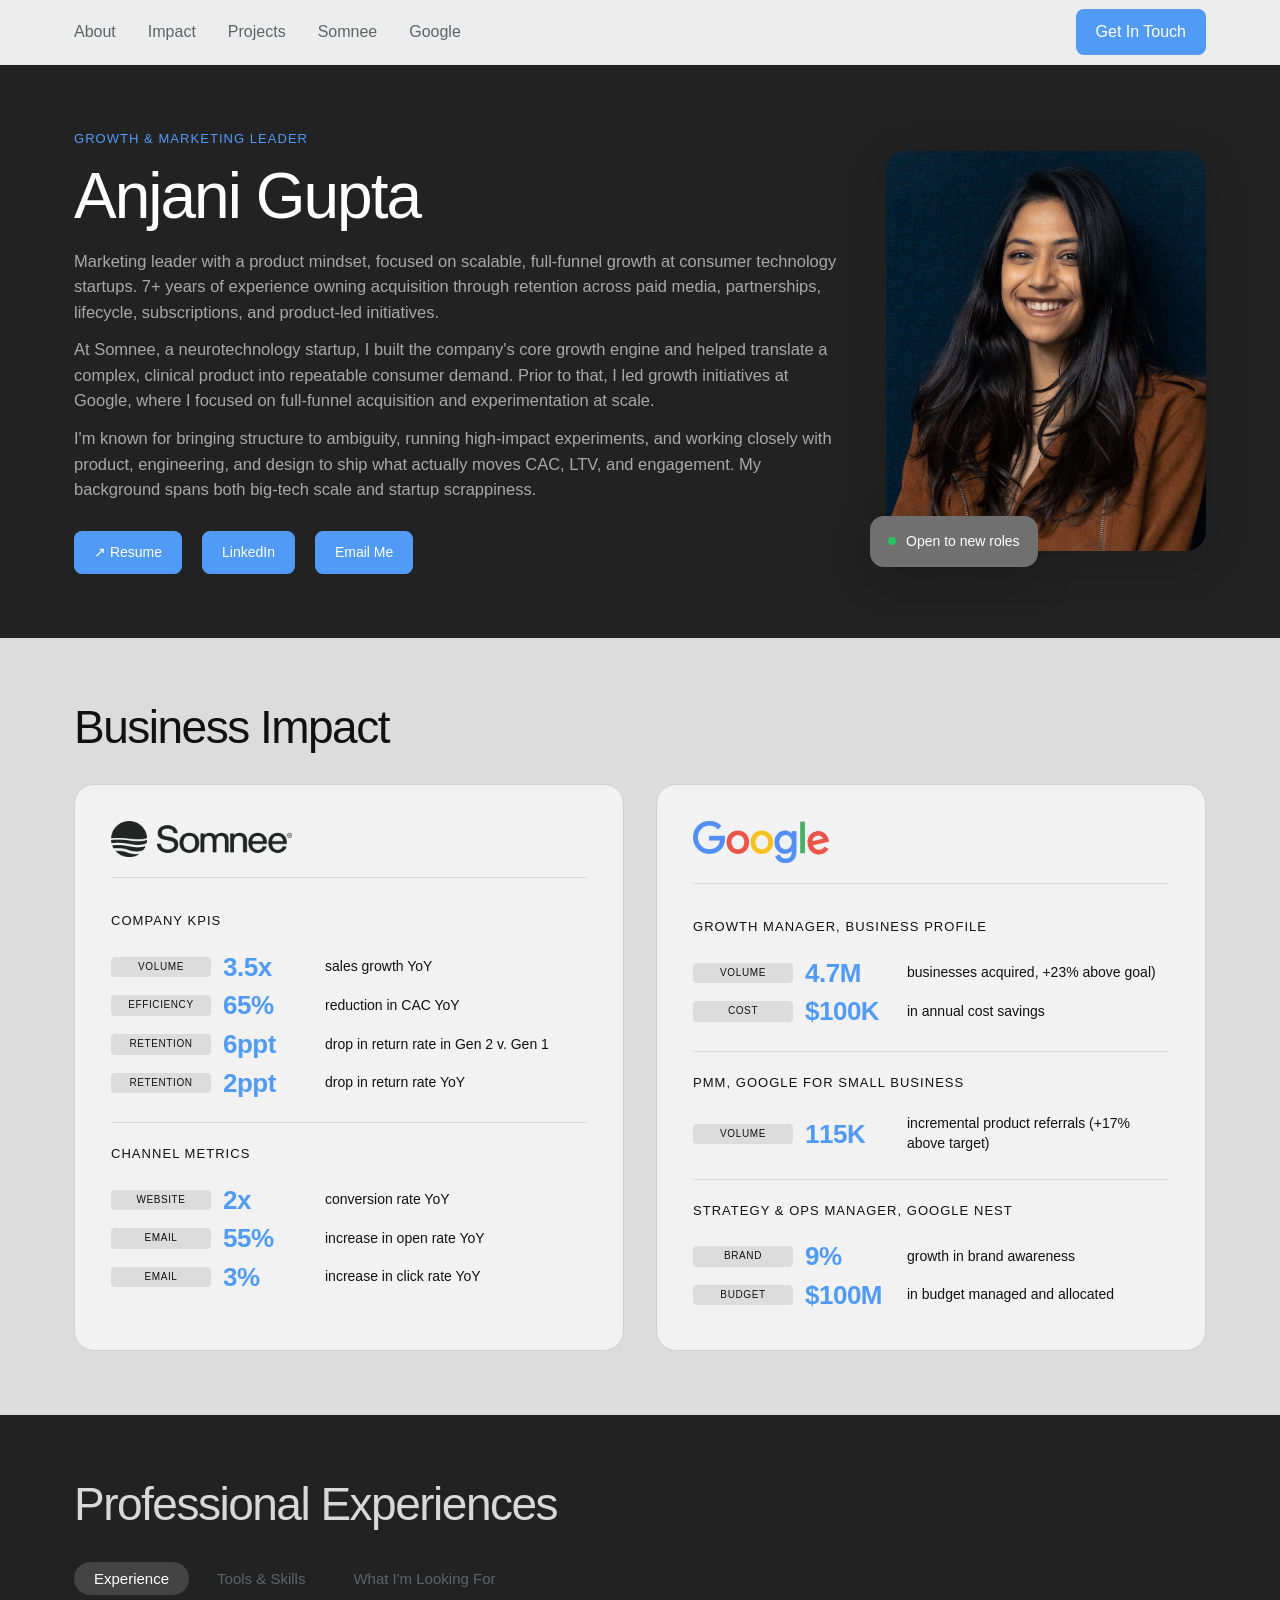
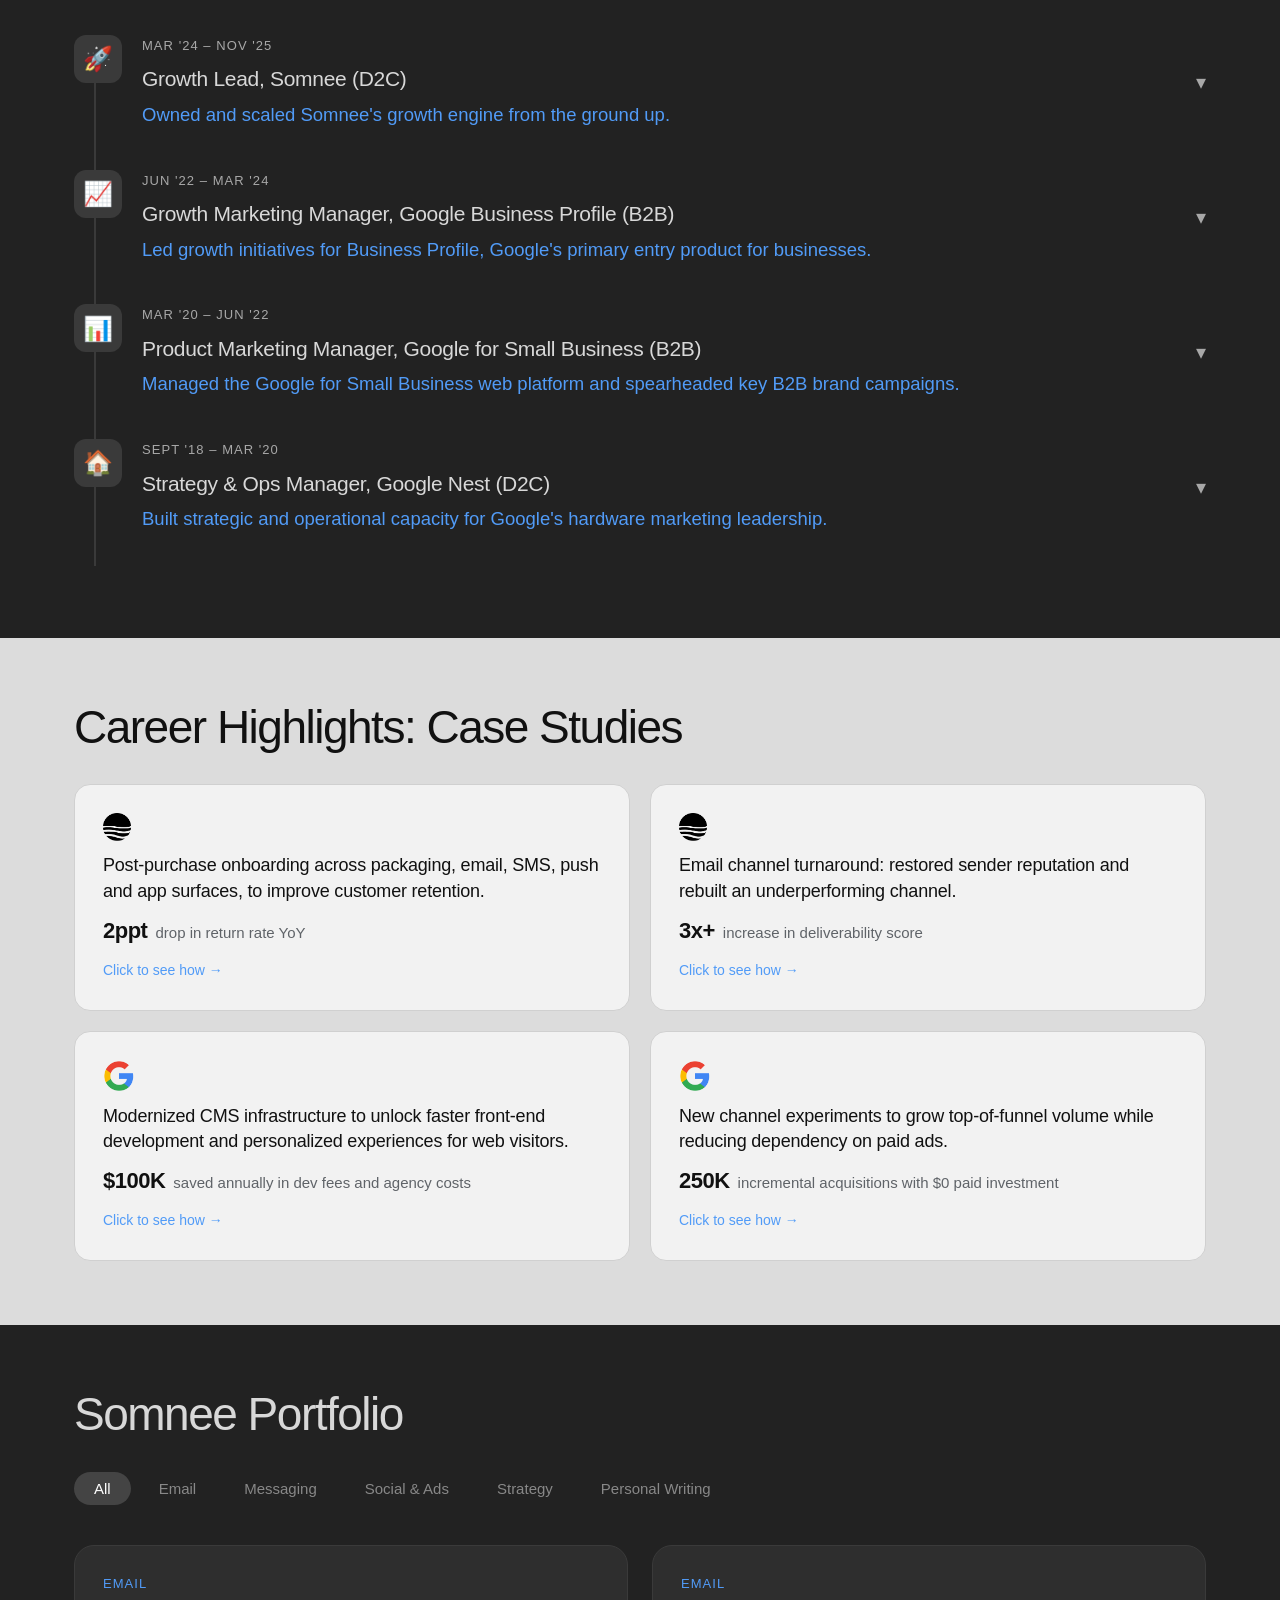
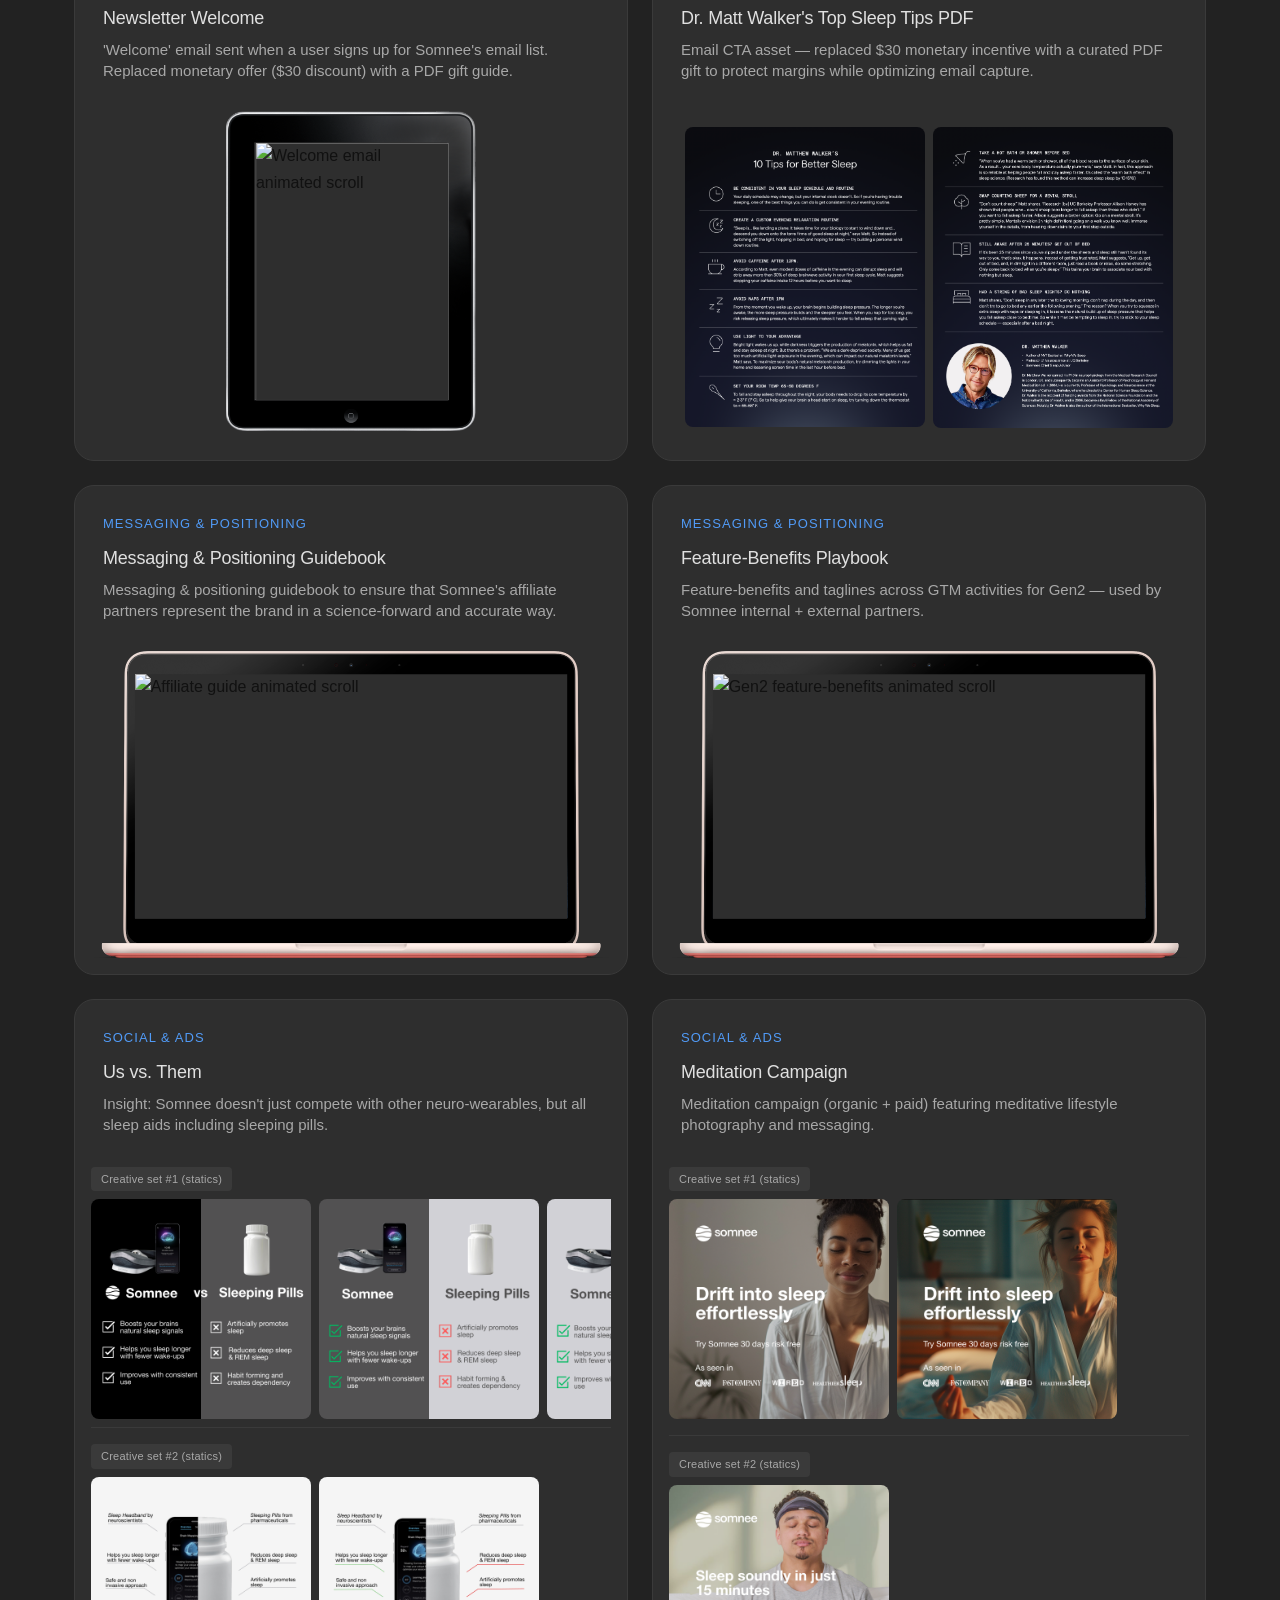
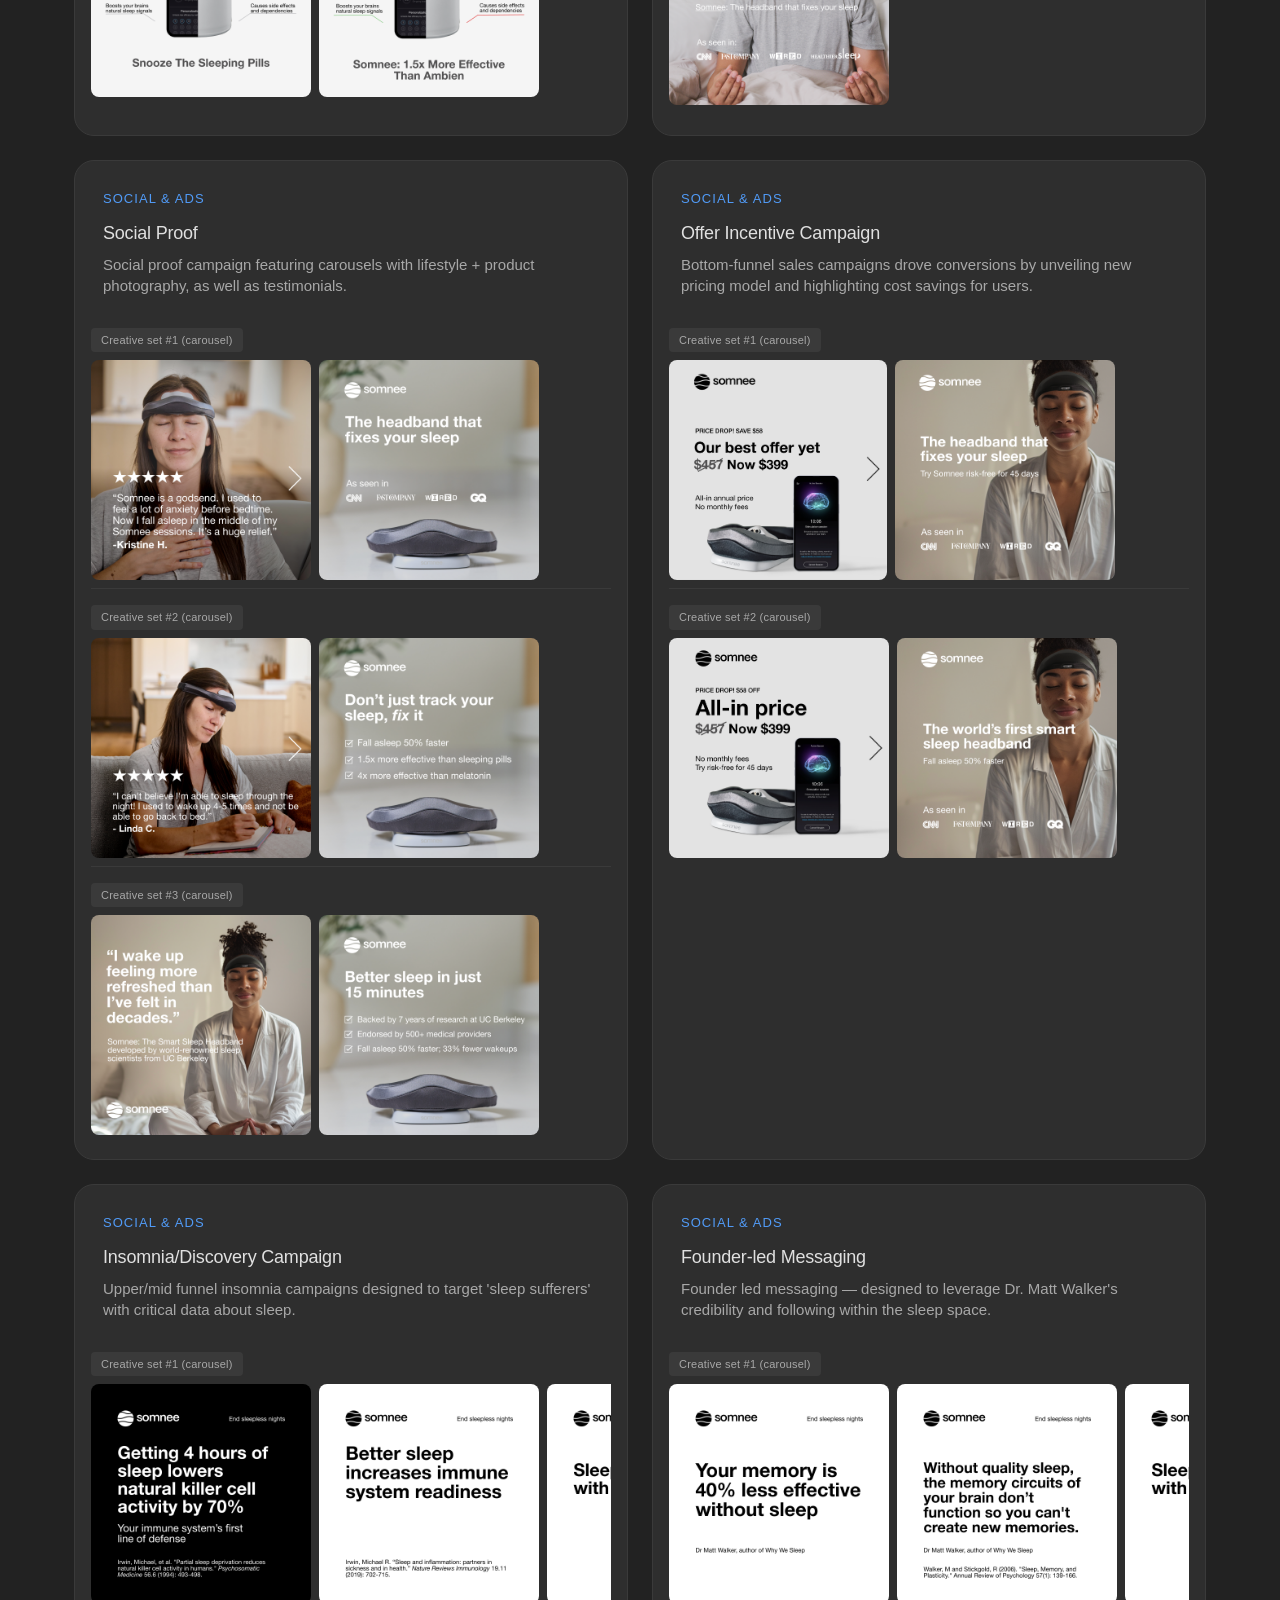
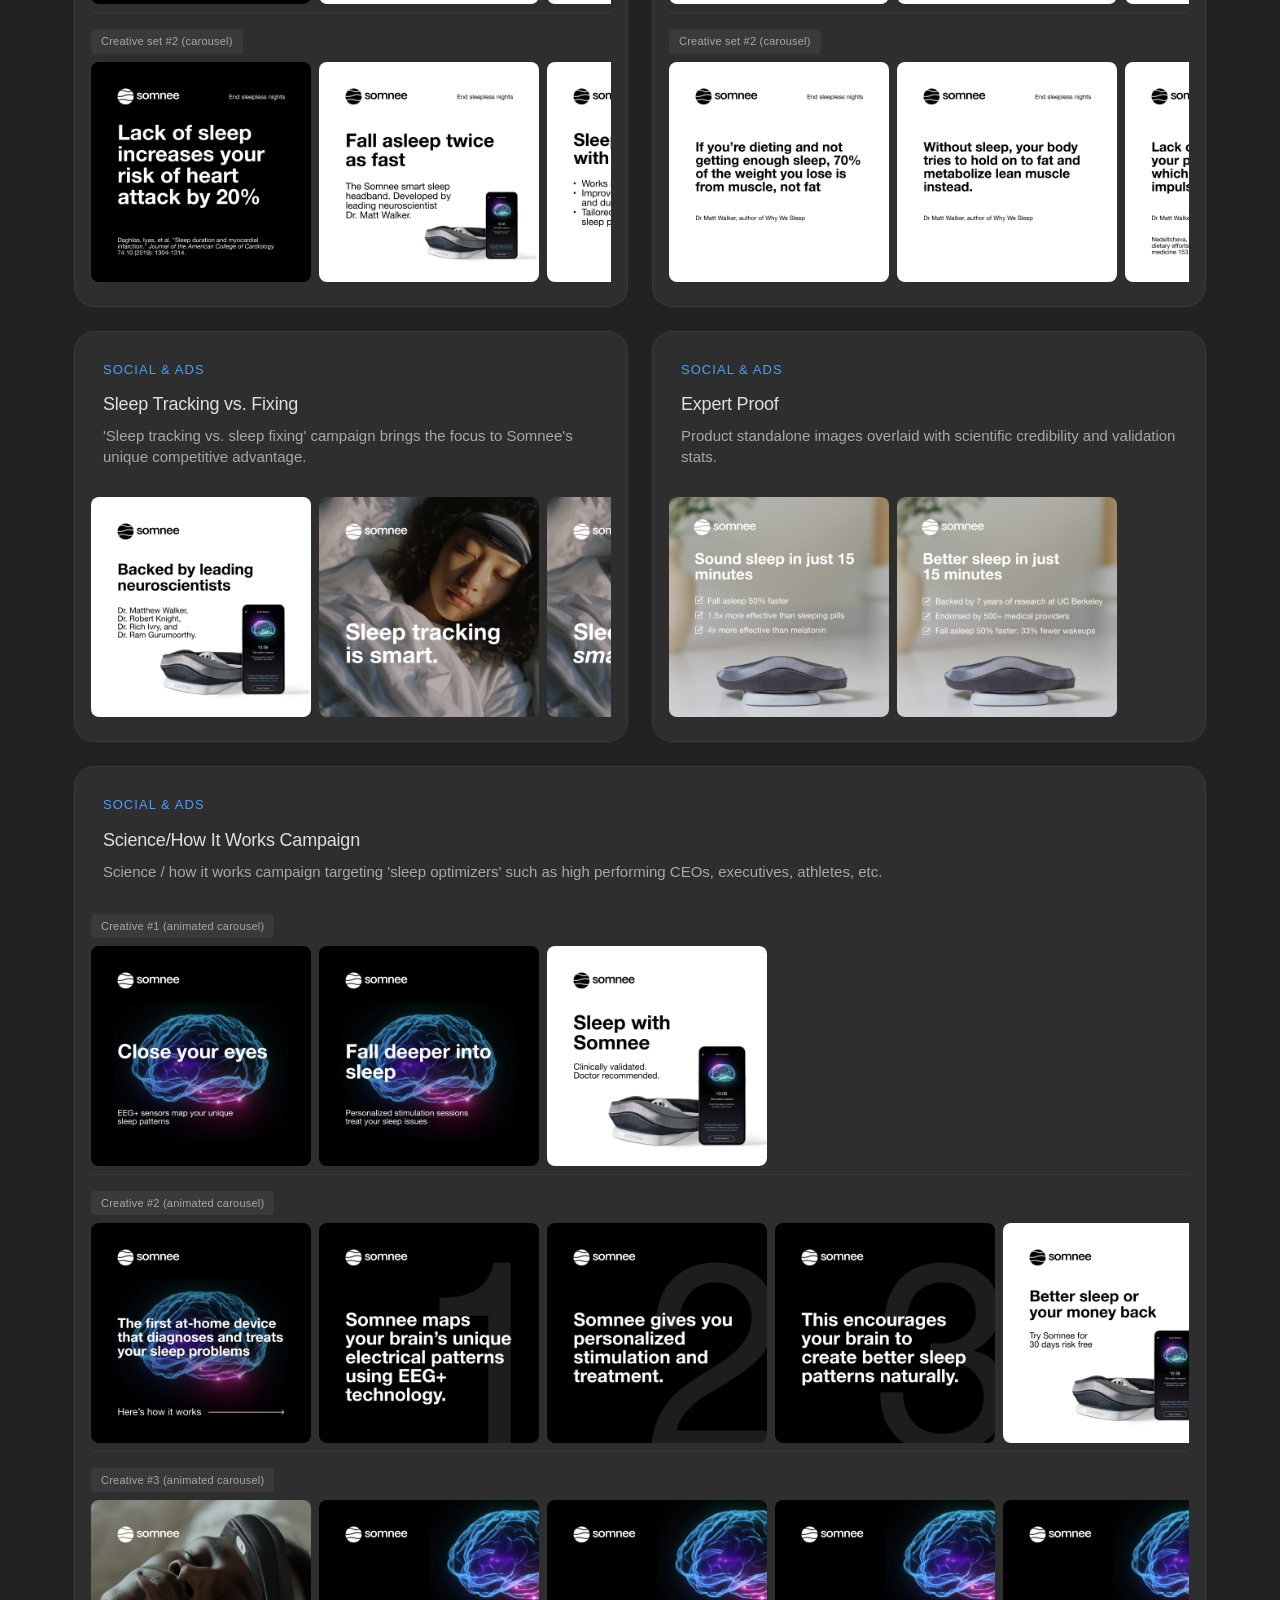
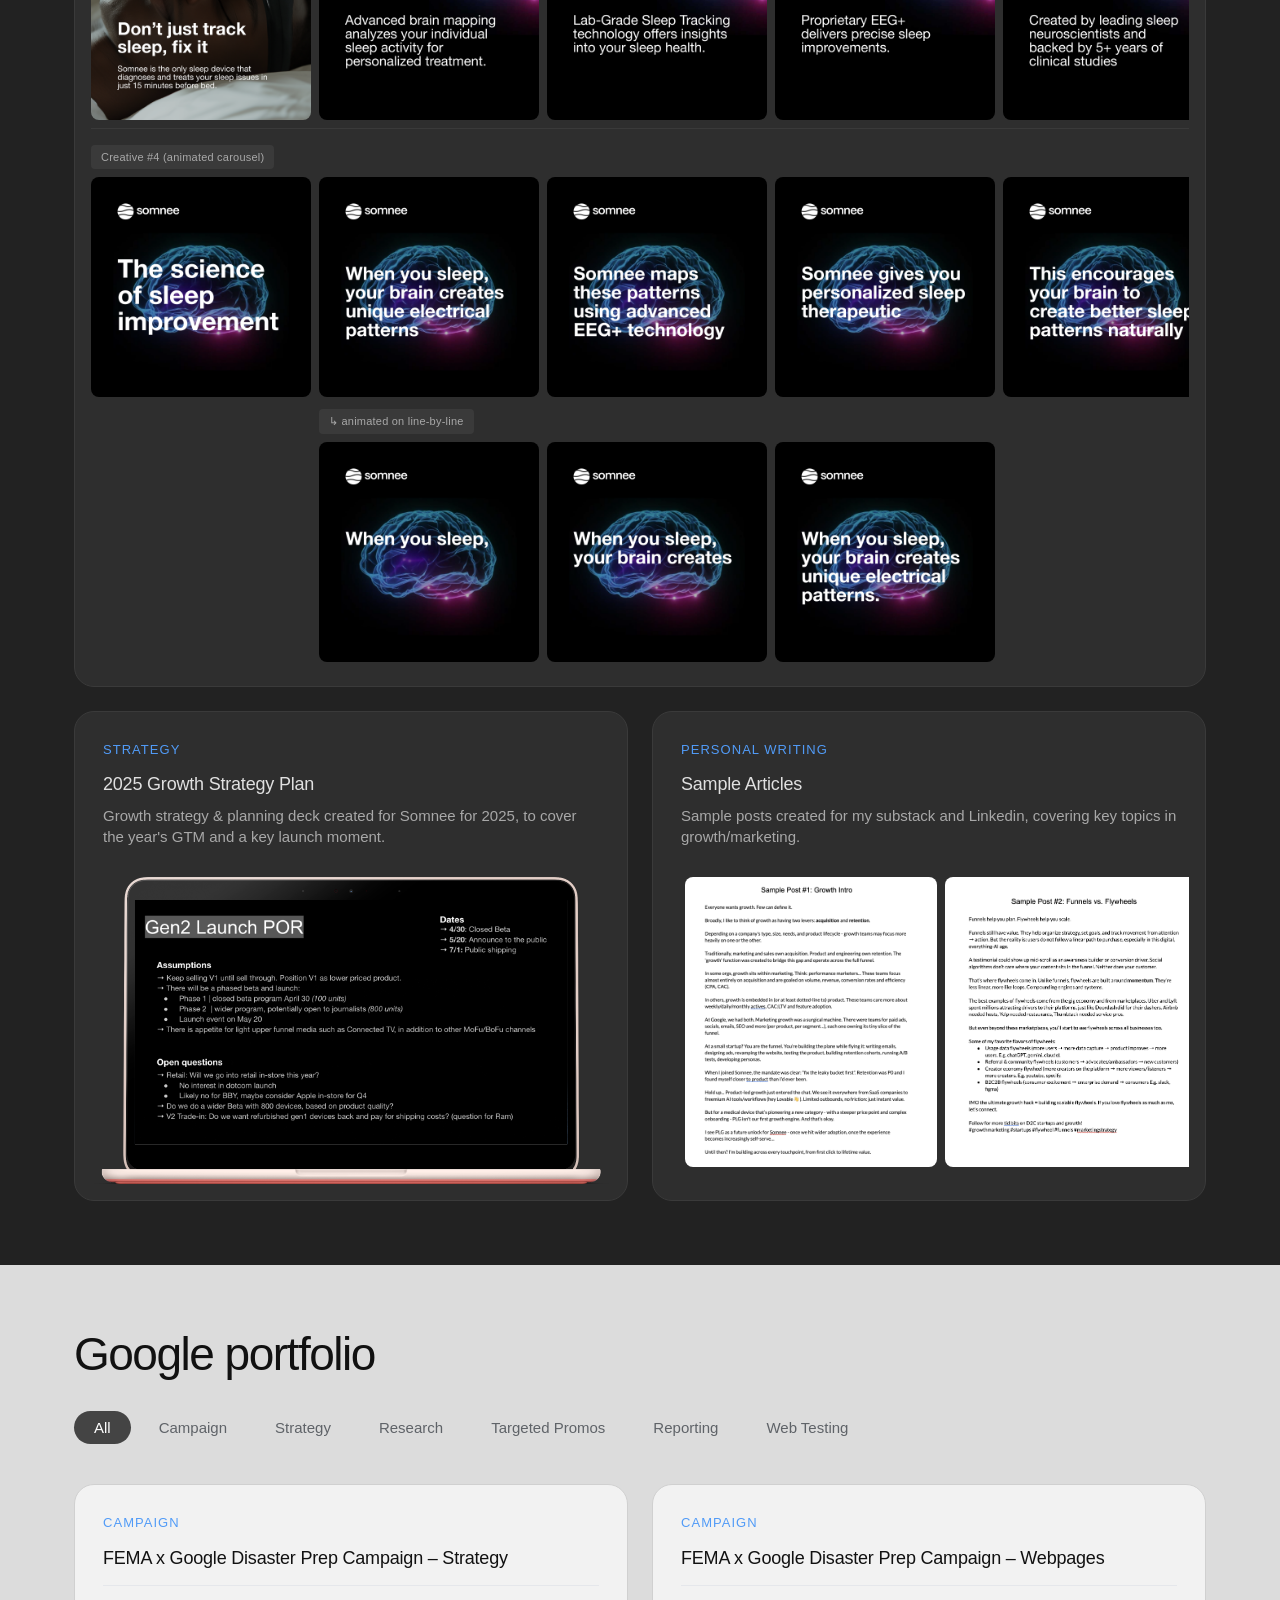
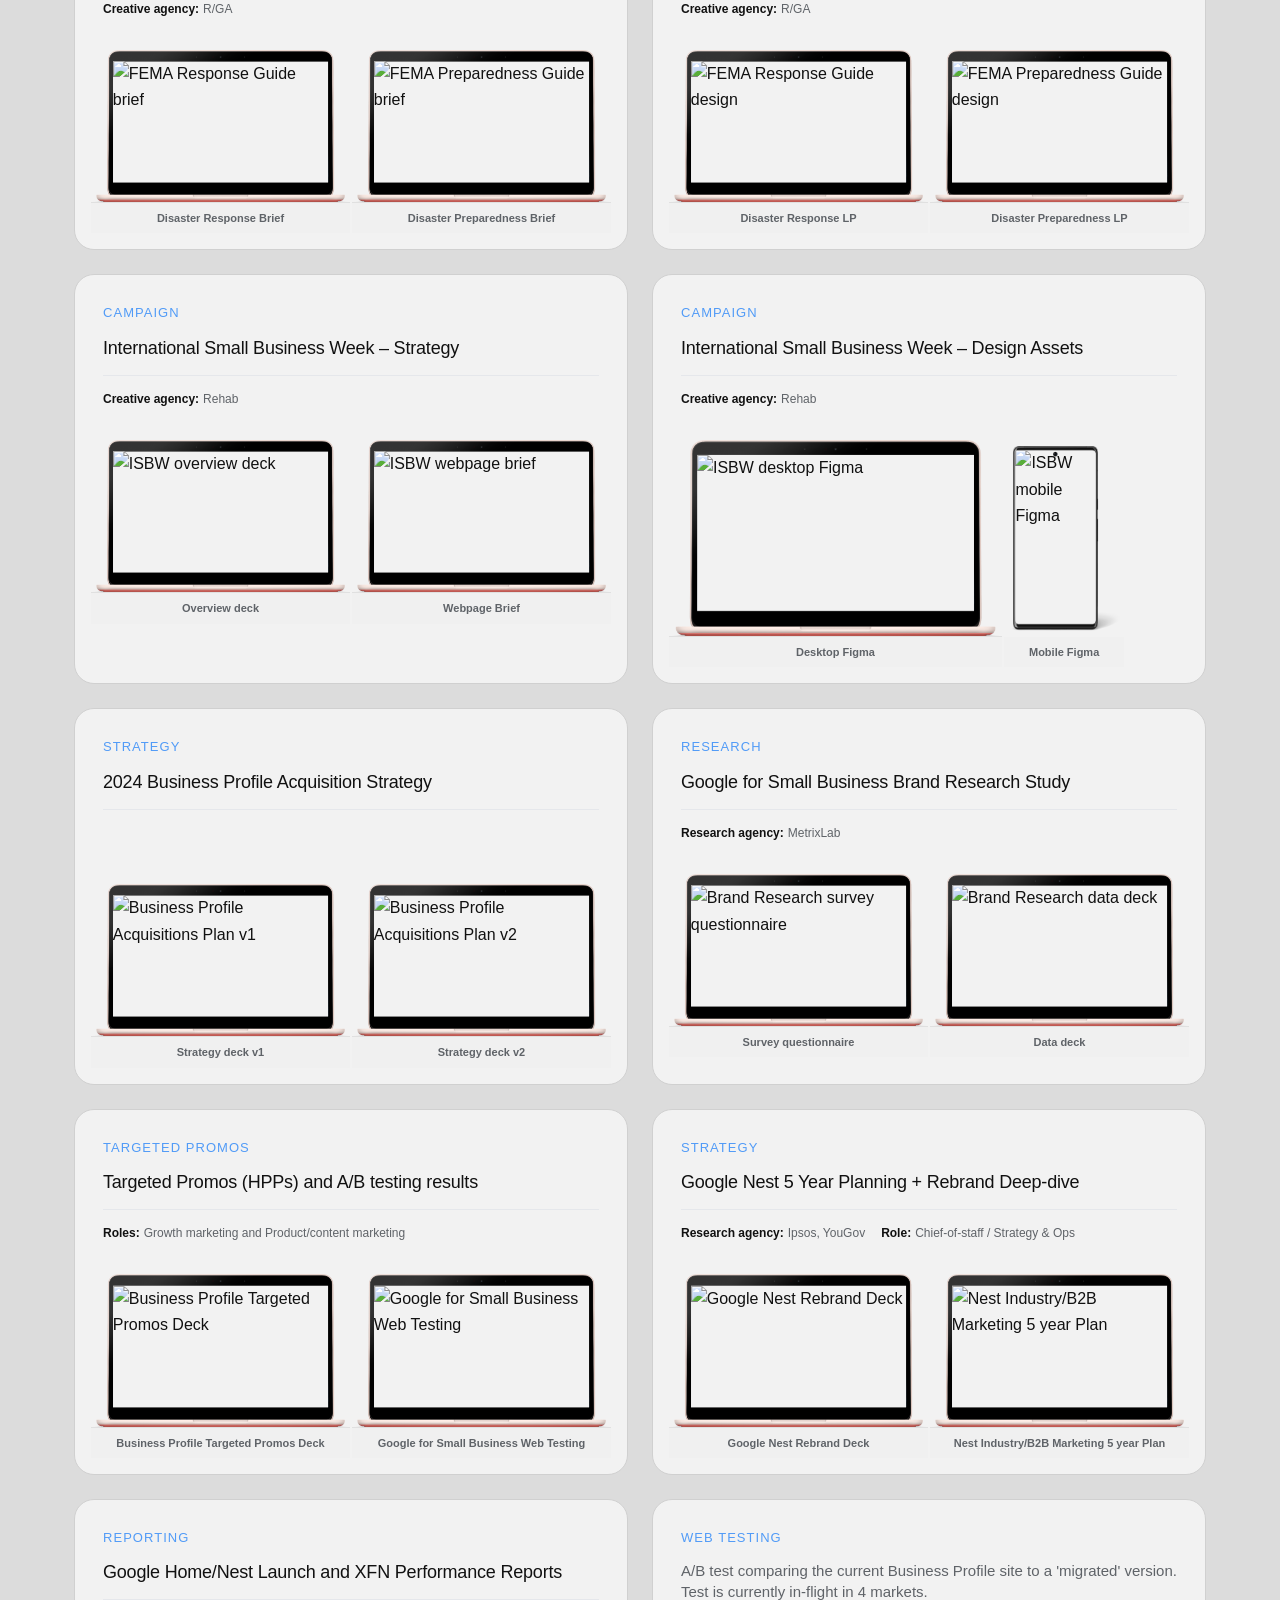
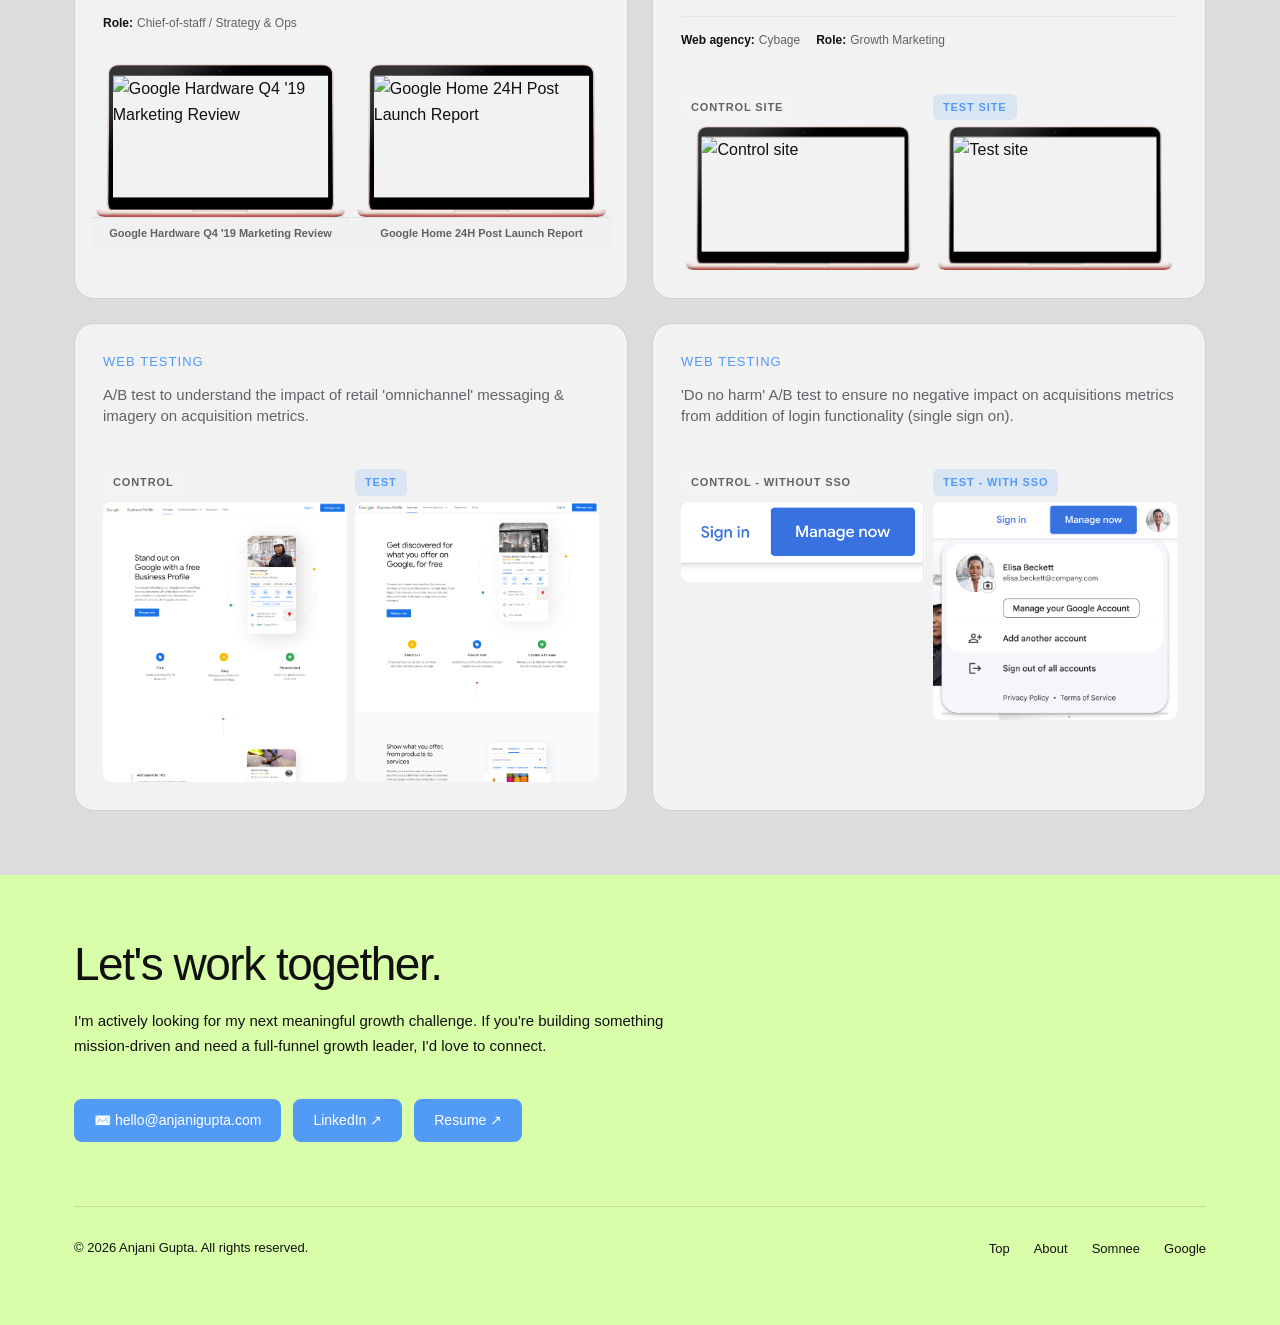
==== commit 09c55052: "Redesign portfolio sections: Career Highlights, Somnee, Google - Add company logo marks (Somnee, Goo" ====
--- a/index.html
+++ b/index.html
@@ -5,9 +5,6 @@
   <meta name="viewport" content="width=device-width, initial-scale=1.0" />
   <title>Anjani Gupta — Growth Portfolio</title>
   <meta name="description" content="Growth & marketing leader with 7+ years at Google and Somnee. Portfolio of campaigns, experiments, and strategy work." />
-  <link rel="preconnect" href="https://fonts.googleapis.com" />
-  <link rel="preconnect" href="https://fonts.gstatic.com" crossorigin />
-  <link href="https://fonts.googleapis.com/css2?family=Inter:wght@300;400;500;600;700;800&display=swap" rel="stylesheet" />
   <link rel="stylesheet" href="assets/css/style.css" />
 </head>
 <body>
@@ -15,16 +12,13 @@
 <!-- =================== NAV =================== -->
 <nav>
   <div class="nav-inner">
-    <a href="#hero" class="nav-logo">
-      <span>AG</span> Anjani Gupta
-    </a>
     <ul class="nav-links">
       <li><a href="#about">About</a></li>
       <li><a href="#impact">Impact</a></li>
       <li><a href="#projects">Projects</a></li>
       <li><a href="#somnee">Somnee</a></li>
       <li><a href="#google">Google</a></li>
-      <li><a href="#contact" class="nav-cta">Get in touch</a></li>
+      <li><a href="#contact" class="btn btn-dark nav-cta">Get In Touch</a></li>
     </ul>
     <button class="nav-hamburger" aria-label="Menu">
       <span></span><span></span><span></span>
@@ -38,11 +32,11 @@
     <div class="hero-inner">
       <div class="hero-content">
         <p class="hero-eyebrow">Growth &amp; Marketing Leader</p>
-        <h1 class="hero-name">Hi, I'm <em>Anjani!</em></h1>
+        <h1 class="hero-name">Anjani Gupta</h1>
         <div class="hero-bio">
           <p>Marketing leader with a product mindset, focused on scalable, full-funnel growth at consumer technology startups. 7+ years of experience owning acquisition through retention across paid media, partnerships, lifecycle, subscriptions, and product-led initiatives.</p>
           <p>At Somnee, a neurotechnology startup, I built the company's core growth engine and helped translate a complex, clinical product into repeatable consumer demand. Prior to that, I led growth initiatives at Google, where I focused on full-funnel acquisition and experimentation at scale.</p>
-          <p>I'm known for bringing structure to ambiguity, running high-impact experiments, and working closely with product, engineering, and design to ship what actually moves CAC, LTV, and engagement. My background spans both big-tech scale and startup scrappiness. Now looking to join a mission-driven team tackling meaningful problems.</p>
+          <p>I'm known for bringing structure to ambiguity, running high-impact experiments, and working closely with product, engineering, and design to ship what actually moves CAC, LTV, and engagement. My background spans both big-tech scale and startup scrappiness.</p>
         </div>
         <div class="hero-actions">
           <a href="https://drive.google.com/file/d/1P2dnskPwKnZdajNXlIeKSar1yiH5QkEc/view?usp=sharing" target="_blank" class="btn btn-dark">
@@ -67,10 +61,123 @@
   </div>
 </section>
 
+<!-- =================== IMPACT =================== -->
+<section id="impact">
+  <div class="container">
+    <h2 class="section-title">Business Impact</h2>
+
+    <div class="impact-grid">
+
+      <!-- Somnee: vertical stacked layout -->
+      <div class="impact-card">
+        <div class="impact-card-header">
+          <img src="assets/media/somnee-logo.png" alt="Somnee" class="impact-company-logo logo-somnee">
+        </div>
+
+        <div class="smb-section">
+          <p class="slide-col-header scol-somnee">Company KPIs</p>
+          <div class="smb-metric-row">
+            <span class="smb-chip chip-blue">Volume</span>
+            <span class="smb-stat-number somnee-stat">3.5x</span>
+            <span class="smb-stat-inline-desc">sales growth YoY</span>
+          </div>
+          <div class="smb-metric-row">
+            <span class="smb-chip chip-blue">Efficiency</span>
+            <span class="smb-stat-number somnee-stat">65%</span>
+            <span class="smb-stat-inline-desc">reduction in CAC YoY</span>
+          </div>
+          <div class="smb-metric-row">
+            <span class="smb-chip chip-blue">Retention</span>
+            <span class="smb-stat-number somnee-stat">6ppt</span>
+            <span class="smb-stat-inline-desc">drop in return rate in Gen 2 v. Gen 1</span>
+          </div>
+          <div class="smb-metric-row">
+            <span class="smb-chip chip-blue">Retention</span>
+            <span class="smb-stat-number somnee-stat">2ppt</span>
+            <span class="smb-stat-inline-desc">drop in return rate YoY</span>
+          </div>
+        </div>
+
+        <div class="smb-horiz-divider"></div>
+
+        <div class="smb-section">
+          <p class="slide-col-header scol-somnee">Channel metrics</p>
+          <div class="smb-metric-row">
+            <span class="smb-chip chip-blue">Website</span>
+            <span class="smb-stat-number somnee-stat">2x</span>
+            <span class="smb-stat-inline-desc">conversion rate YoY</span>
+          </div>
+          <div class="smb-metric-row">
+            <span class="smb-chip chip-blue">Email</span>
+            <span class="smb-stat-number somnee-stat">55%</span>
+            <span class="smb-stat-inline-desc">increase in open rate YoY</span>
+          </div>
+          <div class="smb-metric-row">
+            <span class="smb-chip chip-blue">Email</span>
+            <span class="smb-stat-number somnee-stat">3%</span>
+            <span class="smb-stat-inline-desc">increase in click rate YoY</span>
+          </div>
+        </div>
+
+      </div>
+
+      <!-- Google: vertical stacked layout -->
+      <div class="impact-card">
+        <div class="impact-card-header">
+          <img src="assets/media/google-logo-wordmark.webp" alt="Google" class="impact-company-logo">
+        </div>
+
+        <div class="smb-section">
+          <p class="slide-col-header scol-google">Growth Manager, Business Profile</p>
+          <div class="smb-metric-row">
+            <span class="smb-chip chip-lime">Volume</span>
+            <span class="smb-stat-number google-stat">4.7M</span>
+            <span class="smb-stat-inline-desc">businesses acquired, +23% above goal)</span>
+          </div>
+          <div class="smb-metric-row">
+            <span class="smb-chip chip-lime">Cost</span>
+            <span class="smb-stat-number google-stat">$100K</span>
+            <span class="smb-stat-inline-desc">in annual cost savings</span>
+          </div>
+        </div>
+
+        <div class="smb-horiz-divider"></div>
+
+        <div class="smb-section">
+          <p class="slide-col-header scol-google">PMM, Google for Small Business</p>
+          <div class="smb-metric-row">
+            <span class="smb-chip chip-lime">Volume</span>
+            <span class="smb-stat-number google-stat">115K</span>
+            <span class="smb-stat-inline-desc">incremental product referrals (+17% above target)</span>
+          </div>
+        </div>
+
+        <div class="smb-horiz-divider"></div>
+
+        <div class="smb-section">
+          <p class="slide-col-header scol-google">Strategy &amp; Ops Manager, Google Nest</p>
+          <div class="smb-metric-row">
+            <span class="smb-chip chip-lime">Brand</span>
+            <span class="smb-stat-number google-stat">9%</span>
+            <span class="smb-stat-inline-desc">growth in brand awareness</span>
+          </div>
+          <div class="smb-metric-row">
+            <span class="smb-chip chip-lime">Budget</span>
+            <span class="smb-stat-number google-stat">$100M</span>
+            <span class="smb-stat-inline-desc">in budget managed and allocated</span>
+          </div>
+        </div>
+
+      </div>
+
+    </div>
+  </div>
+</section>
+
 <!-- =================== ABOUT =================== -->
 <section id="about">
   <div class="container">
-    <h2 class="section-title">Professional experiences</h2>
+    <h2 class="section-title">Professional Experiences</h2>
 
     <div class="about-tabs">
       <button class="tab-btn active" data-tab="tab-experience">Experience</button>
@@ -86,21 +193,53 @@
           <div class="timeline-dot">🚀</div>
           <div class="timeline-body">
             <p class="timeline-period">Mar '24 – Nov '25</p>
-            <h3 class="timeline-role">Growth Lead, Somnee</h3>
-            <p class="timeline-desc"><strong>Scaled growth 0 → 1 at Somnee, a consumer health startup focused on insomnia (D2C).</strong></p>
-            <p class="timeline-desc">I joined Somnee as the 11th employee to work on something more mission-driven and fast-moving. I owned the full funnel – from paid acquisition to lifecycle, e-commerce and organic channels. I built the growth team from scratch and led the launch of Somnee's Gen 2 headband in September 2025.</p>
-            <p class="timeline-desc">Somnee dropped me into a fast-moving, builder-mode startup where I owned the full funnel, moved quickly, and turned early traction into scalable growth. I helped build the company's core growth engine and translated a complex, clinical product into real consumer demand.</p>
+            <div class="timeline-header" onclick="this.closest('.timeline-item').classList.toggle('open')">
+              <div>
+                <h3 class="timeline-role">Growth Lead, Somnee (D2C)</h3>
+                <p class="timeline-desc"><strong>Owned and scaled Somnee's growth engine from the ground up.</strong></p>
+              </div>
+              <span class="timeline-chevron">&#x25BE;</span>
+            </div>
+            <div class="timeline-details">
+              <p class="timeline-desc">I joined Somnee, a neurotech startup focused on improving sleep, as the 11th employee to help turn early traction into a repeatable growth system. I owned the full funnel — spanning paid acquisition, lifecycle marketing, e-commerce/website, affiliate/creator and organic channels. Spearheaded launch and GTM for Somnee's Gen 2 headband, which went into production in October 2025.</p>
+              <p class="timeline-focus">experimentation | retention | onboarding | email marketing | website &amp; CRO | social media | messaging | pricing | loyalty &amp; referrals | paid ads (google &amp; facebook) | channel mix optimization | hiring &amp; team-building</p>
+            </div>
           </div>
         </div>
 
         <div class="timeline-item">
           <div class="timeline-dot">📈</div>
           <div class="timeline-body">
-            <p class="timeline-period">Mar '20 – Mar '24</p>
-            <h3 class="timeline-role">Growth Marketing Manager, Google SMBs and Ads</h3>
-            <p class="timeline-desc"><strong>Led acquisition for Business Profile and Merchant center, also supporting nurture and upsell (B2C).</strong></p>
-            <p class="timeline-desc">In March 2020, I started working within Google's SMB business. For the first two years, I managed &amp; optimized one of Google's business sites – running A/B tests, leading international expansion, and running paid + SEO campaigns. I also built case studies and supported global brand campaigns.</p>
-            <p class="timeline-desc">In June 2022, I moved into an adjacent Growth team that drove one-third of marketing driven ads revenue for the business, a company-wide OKR. I specifically drove acquisitions for Business Profile, a (free) ecosystem entryway product.</p>
+            <p class="timeline-period">Jun '22 – Mar '24</p>
+            <div class="timeline-header" onclick="this.closest('.timeline-item').classList.toggle('open')">
+              <div>
+                <h3 class="timeline-role">Growth Marketing Manager, Google Business Profile (B2B)</h3>
+                <p class="timeline-desc"><strong>Led growth initiatives for Business Profile, Google's primary entry product for businesses.</strong></p>
+              </div>
+              <span class="timeline-chevron">&#x25BE;</span>
+            </div>
+            <div class="timeline-details">
+              <p class="timeline-desc">Led acquisition, nurture and upsell pathways for Google Business Profile, a legacy product struggling to find headwinds. I reduced dependency on paid ads and spearheaded cost savings by testing out new growth channels such as emails, organic search (SEO), website personalization and Google owned surfaces.</p>
+              <p class="timeline-focus">website infrastructure &amp; testing | xfn alignment | program management | marketing analytics</p>
+            </div>
+          </div>
+        </div>
+
+        <div class="timeline-item">
+          <div class="timeline-dot">📊</div>
+          <div class="timeline-body">
+            <p class="timeline-period">Mar '20 – Jun '22</p>
+            <div class="timeline-header" onclick="this.closest('.timeline-item').classList.toggle('open')">
+              <div>
+                <h3 class="timeline-role">Product Marketing Manager, Google for Small Business (B2B)</h3>
+                <p class="timeline-desc"><strong>Managed the Google for Small Business web platform and spearheaded key B2B brand campaigns.</strong></p>
+              </div>
+              <span class="timeline-chevron">&#x25BE;</span>
+            </div>
+            <div class="timeline-details">
+              <p class="timeline-desc">Managed one of the company's largest business-facing marketing properties, called Google for Small Business. I improved the web experience through A/B testing, international expansions, and SEO optimization. I also led brand campaigns that helped translate product capabilities into clear, customer-focused storytelling for small business audiences.</p>
+              <p class="timeline-focus">a/b testing | international expansion | SEO optimization | brand marketing | product messaging &amp; positioning | user research</p>
+            </div>
           </div>
         </div>
 
@@ -108,11 +247,17 @@
           <div class="timeline-dot">🏠</div>
           <div class="timeline-body">
             <p class="timeline-period">Sept '18 – Mar '20</p>
-            <h3 class="timeline-role">Strategy &amp; Ops Manager, Google Nest</h3>
-            <p class="timeline-desc"><strong>Built operational and strategic rigor as chief-of-staff for Google's Hardware leadership (D2C).</strong></p>
-            <p class="timeline-desc">After graduating from UC Berkeley's Haas School of Business in 2018, I started my professional journey at Google; supporting Google Home &amp; Nest marketing leadership with strategic and operational support.</p>
-            <p class="timeline-desc">Strategic: market sizing/opportunity sizing, brand measurement &amp; surveying, GTM strategy for specific verticals, campaign incrementality analysis, LTV and ROI analysis.</p>
-            <p class="timeline-desc">Tactical: internal comms (newsletters, case studies), launch reporting, headcount + marketing budget, annual planning.</p>
+            <div class="timeline-header" onclick="this.closest('.timeline-item').classList.toggle('open')">
+              <div>
+                <h3 class="timeline-role">Strategy &amp; Ops Manager, Google Nest (D2C)</h3>
+                <p class="timeline-desc"><strong>Built strategic and operational capacity for Google's hardware marketing leadership.</strong></p>
+              </div>
+              <span class="timeline-chevron">&#x25BE;</span>
+            </div>
+            <div class="timeline-details">
+              <p class="timeline-desc">I began my career at Google working closely with the marketing leadership team for Google Home and Nest products. The role functioned as a hybrid strategy and chief-of-staff position supporting major marketing initiatives across the hardware organization.</p>
+              <p class="timeline-focus">market sizing | brand measurement &amp; surveying | GTM strategy | campaign performance analysis | internal comms | launch reporting | headcount + marketing budget | annual planning</p>
+            </div>
           </div>
         </div>
 
@@ -123,7 +268,7 @@
     <div id="tab-looking" class="tab-panel">
       <div class="looking-grid">
         <div class="looking-card">
-          <h3>✅ Need to Haves</h3>
+          <h3>Need to Haves</h3>
           <ul>
             <li>A mission I believe in; a company building something culturally relevant and future-facing.</li>
             <li>A user base that's interesting, identity-driven, and behaviorally complex.</li>
@@ -135,7 +280,7 @@
           </ul>
         </div>
         <div class="looking-card">
-          <h3>⭐ Nice to Haves</h3>
+          <h3>Nice to Haves</h3>
           <ul>
             <li>Series A–B company (20–100 people) with real product-market fit and momentum.</li>
             <li>D2C or user-centric B2B where I can deeply understand the end user.</li>
@@ -162,434 +307,141 @@
         <div class="tool-pill">Lead gen</div>
 
         <p class="tools-section-label">Growth Stack</p>
-        <div class="tool-pill">Klaviyo <span>Email / SMS</span></div>
-        <div class="tool-pill">Shopify <span>E-commerce</span></div>
-        <div class="tool-pill">Google Ads <span>Paid search</span></div>
-        <div class="tool-pill">Meta Ads <span>Paid social</span></div>
-        <div class="tool-pill">Figma / Canva <span>Design</span></div>
-        <div class="tool-pill">Yotpo / Skio <span>Subscriptions</span></div>
-        <div class="tool-pill">Surfer / Semrush <span>SEO</span></div>
-        <div class="tool-pill">Search Console <span>Analytics</span></div>
+        <div class="tool-pill">Klaviyo</div>
+        <div class="tool-pill">Yotpo</div>
+        <div class="tool-pill">Shopify</div>
+        <div class="tool-pill">Google Ads</div>
+        <div class="tool-pill">Meta Ads</div>
+        <div class="tool-pill">Search Console</div>
+        <div class="tool-pill">Figma</div>
+        <div class="tool-pill">Canva</div>
+        <div class="tool-pill">Capcut</div>
+        <div class="tool-pill">Skio</div>
+        <div class="tool-pill">Gorgias</div>
 
         <p class="tools-section-label">AI Stack</p>
-        <div class="tool-pill">Claude / Claude Code <span>Research, writing, coding</span></div>
-        <div class="tool-pill">Cursor <span>Coding &amp; prototyping</span></div>
-        <div class="tool-pill">Granola <span>Meeting capture</span></div>
+        <div class="tool-pill">Claude <span>Research and writing</span></div>
+        <div class="tool-pill">Granola <span>Meeting capture and notes</span></div>
+        <div class="tool-pill">Claude Code, Cursor <span>Coding and prototyping</span></div>
         <div class="tool-pill">Zapier AI <span>Automations</span></div>
-        <div class="tool-pill">Midjourney / Canva <span>Image generation</span></div>
-        <div class="tool-pill">Veo / Sora <span>Video generation</span></div>
-        <div class="tool-pill">ElevenLabs <span>Voice/audio</span></div>
-        <div class="tool-pill">Gamma <span>Presentations</span></div>
-      </div>
-    </div>
-
-  </div>
-</section>
-
-<!-- =================== IMPACT =================== -->
-<section id="impact">
-  <div class="container">
-    <h2 class="section-title">Business impact</h2>
-
-    <div class="impact-grid">
-
-      <!-- Somnee: vertical stacked layout -->
-      <div class="impact-card">
-        <div class="impact-card-header">
-          <span class="impact-company-badge badge-somnee">Somnee</span>
-        </div>
-
-        <div class="smb-section">
-          <p class="slide-col-header scol-somnee">Company KPIs</p>
-          <div class="smb-metric-row">
-            <span class="smb-chip chip-blue">Volume</span>
-            <span class="smb-stat-number somnee-stat">3.5x</span>
-            <span class="smb-stat-inline-desc">sales growth YoY</span>
-          </div>
-          <div class="smb-metric-row">
-            <span class="smb-chip chip-blue">Efficiency</span>
-            <span class="smb-stat-number somnee-stat">65%</span>
-            <span class="smb-stat-inline-desc">reduction in CAC YoY</span>
-          </div>
-          <div class="smb-metric-row">
-            <span class="smb-chip chip-blue">Retention</span>
-            <span class="smb-stat-number somnee-stat">6ppt</span>
-            <span class="smb-stat-inline-desc">drop in return rate in Gen 2 v. Gen 1</span>
-          </div>
-          <div class="smb-metric-row">
-            <span class="smb-chip chip-blue">Retention</span>
-            <span class="smb-stat-number somnee-stat">2ppt</span>
-            <span class="smb-stat-inline-desc">drop in return rate YoY</span>
-          </div>
-        </div>
-
-        <div class="smb-horiz-divider"></div>
-
-        <div class="smb-section">
-          <p class="slide-col-header scol-somnee">Channel metrics</p>
-          <div class="smb-metric-row">
-            <span class="smb-chip chip-blue">Website</span>
-            <span class="smb-stat-number somnee-stat">2x</span>
-            <span class="smb-stat-inline-desc">conversion rate YoY</span>
-          </div>
-          <div class="smb-metric-row">
-            <span class="smb-chip chip-blue">Email</span>
-            <span class="smb-stat-number somnee-stat">55%</span>
-            <span class="smb-stat-inline-desc">increase in open rate YoY</span>
-          </div>
-          <div class="smb-metric-row">
-            <span class="smb-chip chip-blue">Email</span>
-            <span class="smb-stat-number somnee-stat">3%</span>
-            <span class="smb-stat-inline-desc">increase in click rate YoY</span>
-          </div>
-          <div class="smb-metric-row">
-            <span class="smb-chip chip-blue">Email</span>
-            <span class="smb-stat-number somnee-stat">5%</span>
-            <span class="smb-stat-inline-desc">reduction in bounce rate</span>
-          </div>
-          <div class="smb-metric-row">
-            <span class="smb-chip chip-blue">Email</span>
-            <span class="smb-stat-number somnee-stat">1%</span>
-            <span class="smb-stat-inline-desc">reduction in spam complaint rate</span>
-          </div>
-          <div class="smb-metric-row">
-            <span class="smb-chip chip-blue">Email</span>
-            <span class="smb-stat-number somnee-stat">3x</span>
-            <span class="smb-stat-inline-desc">increase in deliverability score</span>
-          </div>
-        </div>
-
-      </div>
-
-      <!-- Google: vertical stacked layout -->
-      <div class="impact-card">
-        <div class="impact-card-header">
-          <span class="impact-company-badge badge-google">Google</span>
-        </div>
-
-        <div class="smb-section">
-          <p class="slide-col-header scol-google">Growth Manager, Business Profile</p>
-          <div class="smb-metric-row">
-            <span class="smb-chip chip-lime">Volume</span>
-            <span class="smb-stat-number google-stat">4.7M</span>
-            <span class="smb-stat-inline-desc">businesses acquired (+4.5% YoY, +123% to goal)</span>
-          </div>
-          <div class="smb-metric-row">
-            <span class="smb-chip chip-lime">Cost</span>
-            <span class="smb-stat-number google-stat">$100K</span>
-            <span class="smb-stat-inline-desc">in annual cost savings</span>
-          </div>
-        </div>
-
-        <div class="smb-horiz-divider"></div>
-
-        <div class="smb-section">
-          <p class="slide-col-header scol-google">PMM, Americas SMBs</p>
-          <div class="smb-metric-row">
-            <span class="smb-chip chip-lime">Volume</span>
-            <span class="smb-stat-number google-stat">115K</span>
-            <span class="smb-stat-inline-desc">incremental product referrals (+17% above target)</span>
-          </div>
-        </div>
-
-        <div class="smb-horiz-divider"></div>
-
-        <div class="smb-section">
-          <p class="slide-col-header scol-google">Strat &amp; Ops Manager, Nest</p>
-          <div class="smb-metric-row">
-            <span class="smb-chip chip-lime">Awareness</span>
-            <span class="smb-stat-number google-stat">9%</span>
-            <span class="smb-stat-inline-desc">growth in brand awareness for 'Google Nest'</span>
-          </div>
-          <div class="smb-metric-row">
-            <span class="smb-chip chip-lime">Budget</span>
-            <span class="smb-stat-number google-stat">$100M</span>
-            <span class="smb-stat-inline-desc">in budget managed and allocated</span>
-          </div>
-        </div>
-
-      </div>
-
-    </div>
+        <div class="tool-pill">Midjourney, Nano Banana <span>Image gen and visual designs</span></div>
+        <div class="tool-pill">Veo, Sora, Flux <span>Video generation &amp; editing</span></div>
+        <div class="tool-pill">Voice/audio <span>ElevenLabs</span></div>
+        <div class="tool-pill">Semrush <span>Search engine optimization</span></div>
+        <div class="tool-pill">Gamma <span>Presentations and websites</span></div>
+      </div>
+    </div>
+
   </div>
 </section>
 
 <!-- =================== TOP PROJECTS =================== -->
 <section id="projects">
   <div class="container">
-    <h2 class="section-title">Top career projects</h2>
-
-    <div class="projects-grid">
-
-      <!-- SLIDE 11: Somnee Onboarding -->
-      <div class="project-card">
-        <span class="project-tag tag-somnee">Somnee</span>
-        <h3>New post-purchase onboarding system across email, in-app and SMS to improve retention</h3>
-
-        <div class="pf-row">
-          <span class="pf-icon">⏱</span>
-          <div class="pf-body">
-            <p class="pf-label">Project duration</p>
-            <p class="pf-content">May '24 – Dec '24</p>
-          </div>
-        </div>
-
-        <div class="pf-row">
-          <span class="pf-icon">📌</span>
-          <div class="pf-body">
-            <p class="pf-label">Project context</p>
-            <p class="pf-content">Somnee had a classic "leaky bucket" problem. Roughly 20–22% of customers were returning the headband within the 30-day trial window. Data and customer feedback pointed to a common issue: many users weren't fully set up, weren't using the product consistently, or didn't understand how to get results early enough in the trial period.</p>
-          </div>
-        </div>
-
-        <div class="pf-row">
-          <span class="pf-icon">👤</span>
-          <div class="pf-body">
-            <p class="pf-label">My role</p>
-            <p class="pf-content">Design and lead a structured onboarding program to guide customers through first-time setup and encourage consistent daily use — across multiple surfaces including email, SMS, in-app prompts, push/phone notifications, and physical packaging. This was a cross-functional initiative that I owned end-to-end.</p>
-          </div>
-        </div>
-
-        <div class="pf-row">
-          <span class="pf-icon">⚡</span>
-          <div class="pf-body">
-            <p class="pf-label">Constraints or challenges</p>
-            <p class="pf-content">There were strong, differing perspectives across leadership on data fidelity, channel ownership, and the right approach to influencing customer behavior. In particular, Engineering leadership and our CEO had different views on which signals to trust and which surfaces should drive onboarding. Without alignment, progress risked stalling despite clear customer need.</p>
-          </div>
-        </div>
-
-        <div class="pf-row">
-          <span class="pf-icon">⚙️</span>
-          <div class="pf-body">
-            <p class="pf-label">Execution or actions</p>
-            <ul class="pf-bullets">
-              <li>Set up a recurring cross-functional forum to review onboarding data and customer feedback together, including direct input from analytics and customer support</li>
-              <li>Used early sessions to demystify the data and create shared understanding of where users were dropping off and why</li>
-              <li>Built trust by being explicit about data limitations while maintaining high standards for accuracy and interpretation</li>
-              <li>Helped clarify channel ownership and decision rights across teams, so we could move faster without stepping on each other</li>
-              <li>Designed and launched a 45-day onboarding program spanning email (Klaviyo), SMS, in-app prompts, push/phone notifications, and packaging inserts</li>
-              <li>Rolled the program out incrementally on Gen 1, then fully deployed it alongside the Gen 2 launch</li>
-            </ul>
-          </div>
-        </div>
-
-        <div class="pf-row pf-row-results">
-          <span class="pf-icon">📈</span>
-          <div class="pf-body">
-            <p class="pf-label">Results</p>
-            <div class="pf-check-row"><span class="pf-check">✓</span><span><strong>2ppt</strong> drop in return rate YoY</span></div>
-          </div>
-        </div>
-      </div>
-
-      <!-- SLIDE 12: Somnee Email Turnaround -->
-      <div class="project-card">
-        <span class="project-tag tag-somnee">Somnee</span>
-        <h3>Email channel turnaround; 3x growth in sender reputation</h3>
-
-        <div class="pf-row">
-          <span class="pf-icon">⏱</span>
-          <div class="pf-body">
-            <p class="pf-label">Project duration</p>
-            <p class="pf-content">Mar '24 – Dec '24</p>
-          </div>
-        </div>
-
-        <div class="pf-row">
-          <span class="pf-icon">📌</span>
-          <div class="pf-body">
-            <p class="pf-label">Project context</p>
-            <p class="pf-content">When I joined Somnee, the email program was in rough shape. A poorly executed domain change shortly before I started hadn't been properly configured in Klaviyo, which damaged sender reputation and caused many campaigns to land in spam. On top of that, the email list had never been meaningfully cleaned or maintained, so it included inactive users and bot signups that further hurt deliverability and made performance metrics unreliable.</p>
-          </div>
-        </div>
-
-        <div class="pf-row">
-          <span class="pf-icon">👤</span>
-          <div class="pf-body">
-            <p class="pf-label">My role</p>
-            <p class="pf-content">Own and rebuild Somnee's email program end-to-end — with a focus on deliverability, list hygiene, and long-term channel health, not just short-term send volume or growth.</p>
-          </div>
-        </div>
-
-        <div class="pf-row">
-          <span class="pf-icon">⚡</span>
-          <div class="pf-body">
-            <p class="pf-label">Constraints or challenges</p>
-            <p class="pf-content">The email agency in place had strong design instincts but limited technical expertise in Klaviyo and email hygiene. This made it difficult to address the root causes of the deliverability issues. I also needed to stabilize the channel quickly, without disrupting ongoing campaigns or losing momentum with stakeholders who relied on email as a core channel.</p>
-          </div>
-        </div>
-
-        <div class="pf-row">
-          <span class="pf-icon">⚙️</span>
-          <div class="pf-body">
-            <p class="pf-label">Execution or actions</p>
-            <ul class="pf-bullets">
-              <li>Evaluated and replaced the existing email agency with a more technical partner specializing in deliverability and list hygiene — and also more cost-effective</li>
-              <li>Led the agency transition, including onboarding, documentation, and knowledge transfer, to avoid disruptions. Directly managed the new agency with clear priorities.</li>
-              <li>Gradually warmed the domain by adjusting send cadence and prioritizing highly engaged users first</li>
-              <li>Ran rigorous list cleaning to remove inactive, invalid, and high-risk contacts</li>
-              <li>Improved segmentation to prevent oversending to disengaged users</li>
-              <li>Implemented automated rules to identify and remove obvious bot signups</li>
-              <li>Introduced Orita to better time suppression and re-engagement of segments based on online signals/activities</li>
-            </ul>
-          </div>
-        </div>
-
-        <div class="pf-row pf-row-results">
-          <span class="pf-icon">📈</span>
-          <div class="pf-body">
-            <p class="pf-label">Results</p>
-            <div class="pf-check-row"><span class="pf-check">✓</span><span><strong>5.2%</strong> fewer bounces</span></div>
-            <div class="pf-check-row"><span class="pf-check">✓</span><span><strong>1.1%</strong> fewer spam complaints</span></div>
-            <div class="pf-check-row"><span class="pf-check">✓</span><span><strong>3x+</strong> increase in deliverability score (proxy for sender rep)</span></div>
-          </div>
-        </div>
-      </div>
-
-      <!-- SLIDE 13: Google Website Overhaul -->
-      <div class="project-card">
-        <span class="project-tag tag-google">Google</span>
-        <h3>360 degree website overhaul (back-end and front-end)</h3>
-
-        <div class="pf-row">
-          <span class="pf-icon">⏱</span>
-          <div class="pf-body">
-            <p class="pf-label">Project duration</p>
-            <p class="pf-content">Sept '23 – Mar '24</p>
-          </div>
-        </div>
-
-        <div class="pf-row">
-          <span class="pf-icon">🏷️</span>
-          <div class="pf-body">
-            <p class="pf-label">Role &amp; Team</p>
-            <p class="pf-content">Growth Marketing Manager, SMB Global Marketing</p>
-          </div>
-        </div>
-
-        <div class="pf-row">
-          <span class="pf-icon">📌</span>
-          <div class="pf-body">
-            <p class="pf-label">Project objective</p>
-            <p class="pf-content">Long term project to overhaul the Business Profile website. This included a back end infra migration (i.e. new CMS, new dynamic server, single sign on) and front end design changes (i.e. a new design system consistent across other Google B2B websites).</p>
-          </div>
-        </div>
-
-        <div class="pf-row">
-          <span class="pf-icon">👤</span>
-          <div class="pf-body">
-            <p class="pf-label">My responsibilities</p>
-            <p class="pf-content">I oversaw the Business Profile site and was responsible for the site overhaul and A/B testing — collaborating across engineers, PMs, analysts and designers. The website drives ~80% of product acquisitions so this was part of a long term vision to create a personalized, cutting edge marketing website.</p>
-          </div>
-        </div>
-
-        <div class="pf-row">
-          <span class="pf-icon">⚡</span>
-          <div class="pf-body">
-            <p class="pf-label">The challenge</p>
-            <p class="pf-content">Until Dec, there was no Product Manager nor Project/Program Manager for the site migration and redesign, so I stepped up as an interim PM. I served as quarterback and technical liaison not just within our marketing teams and agencies, but across Google engineering, analytics and UX/design teams.</p>
-          </div>
-        </div>
-
-        <div class="pf-row">
-          <span class="pf-icon">⚙️</span>
-          <div class="pf-body">
-            <p class="pf-label">My contributions</p>
-            <ul class="pf-bullets">
-              <li>Designed and operationalized a system for triaging bugs across UX/design, agency engineers, full-time engineers, and analytics to drive an efficient workflow</li>
-              <li>Detailed out business requirements with leadership, creative requirements with UX/creative, and technical requirements with analysts &amp; engineers</li>
-              <li>Structured a project plan &amp; gantt chart, mapping out key workstreams against time estimates for clear, realistic milestones, deadlines, and owners</li>
-              <li>Reviewed and approved new website wireframes &amp; visual designs, adhering to a new, unified design system while retaining the unique identity of the product</li>
-              <li>Spearheaded performance, speed and accessibility testing, reporting and dashboarding to compare conversion rates for the overhauled site versus the control. Launched the A/B test in 4 key markets.</li>
-            </ul>
-          </div>
-        </div>
-
-        <div class="pf-row pf-row-results">
-          <span class="pf-icon">📈</span>
-          <div class="pf-body">
-            <p class="pf-label">Results</p>
-            <div class="pf-check-row"><span class="pf-check">✓</span><span><strong>$100K</strong> saved annually in dev fees and agency costs</span></div>
-            <div class="pf-check-row"><span class="pf-check">✓</span><span>Unlocked the long term vision of dynamic and personalized web experiences</span></div>
-          </div>
-        </div>
-      </div>
-
-      <!-- SLIDE 14: Google Channel Experiments -->
-      <div class="project-card">
-        <span class="project-tag tag-google">Google</span>
-        <h3>New channel experiments to reduce paid dependency and grow Google's user base</h3>
-
-        <div class="pf-row">
-          <span class="pf-icon">⏱</span>
-          <div class="pf-body">
-            <p class="pf-label">Project duration</p>
-            <p class="pf-content">Jan – Sept '23</p>
-          </div>
-        </div>
-
-        <div class="pf-row">
-          <span class="pf-icon">🏷️</span>
-          <div class="pf-body">
-            <p class="pf-label">Role &amp; Team</p>
-            <p class="pf-content">Growth Marketing Manager, SMB Global Marketing</p>
-          </div>
-        </div>
-
-        <div class="pf-row">
-          <span class="pf-icon">📌</span>
-          <div class="pf-body">
-            <p class="pf-label">Project objective</p>
-            <p class="pf-content">To drive acquisitions for the Business Profile product at-scale with the lowest possible marketing spend.</p>
-          </div>
-        </div>
-
-        <div class="pf-row">
-          <span class="pf-icon">👤</span>
-          <div class="pf-body">
-            <p class="pf-label">My responsibilities</p>
-            <p class="pf-content">To identify, quantify, launch and scale new acquisition channels or initiatives that could scale at little to no cost.</p>
-          </div>
-        </div>
-
-        <div class="pf-row">
-          <span class="pf-icon">⚡</span>
-          <div class="pf-body">
-            <p class="pf-label">The challenge</p>
-            <p class="pf-content">The team experienced massive budget cuts in 2023, resulting in the need to phase out paid search acquisition efforts. The idea was to instead identify, launch and scale new acquisition channels or initiatives that could scale at little to no cost and drive large acquisition volumes.</p>
-          </div>
-        </div>
-
-        <div class="pf-row">
-          <span class="pf-icon">⚙️</span>
-          <div class="pf-body">
-            <p class="pf-label">My contributions</p>
-            <ul class="pf-bullets">
-              <li>Replaced paid search efforts by leveraging Google's owned &amp; operated channels. Launched a new channel called 'Homepage promotions' — small banners on google.com that deliver millions of impressions daily and are free to marketing (though challenging to gain approval for)</li>
-              <li>These promos target users that sign in via Gmail and are determined to be non-users (product leads or prospects). They identify business prospects by comparing unclaimed profiles on Google Maps with @business emails to hypertarget specific types of prospects. I partnered with Product/Eng who develop/own these signal-based targeting models, while managing all copy/creative, optimizations and A/B testing (e.g. power analysis — how many markets &amp; variants, rollout plans etc.)</li>
-              <li>Explored new targeting channels including SMS and 3P chat apps</li>
-            </ul>
-          </div>
-        </div>
-
-        <div class="pf-row pf-row-results">
-          <span class="pf-icon">📈</span>
-          <div class="pf-body">
-            <p class="pf-label">Results</p>
-            <div class="pf-check-row"><span class="pf-check">✓</span><span><strong>250K</strong> incremental acquisitions with $0 paid investment</span></div>
-            <div class="pf-check-row"><span class="pf-check">✓</span><span><strong>6x</strong> the volume driven by search ads</span></div>
-          </div>
-        </div>
-      </div>
-
-    </div>
+    <h2 class="section-title">Career Highlights: Case Studies</h2>
+
+    <div class="projects-grid-2x2">
+
+      <div class="project-summary-card" onclick="openProjectModal(0)">
+        <img class="project-logo-mark" src="assets/media/somnee-logo-mark.png" alt="Somnee" />
+        <h3>Post-purchase onboarding across packaging, email, SMS, push and app surfaces, to improve customer retention.</h3>
+        <p class="project-result-preview"><strong>2ppt</strong> drop in return rate YoY</p>
+        <p class="project-cta">Click to see how &#8594;</p>
+      </div>
+
+      <div class="project-summary-card" onclick="openProjectModal(1)">
+        <img class="project-logo-mark" src="assets/media/somnee-logo-mark.png" alt="Somnee" />
+        <h3>Email channel turnaround: restored sender reputation and rebuilt an underperforming channel.</h3>
+        <p class="project-result-preview"><strong>3x+</strong> increase in deliverability score</p>
+        <p class="project-cta">Click to see how &#8594;</p>
+      </div>
+
+      <div class="project-summary-card" onclick="openProjectModal(2)">
+        <img class="project-logo-mark" src="assets/media/google-logo-mark.png" alt="Google" />
+        <h3>Modernized CMS infrastructure to unlock faster front-end development and personalized experiences for web visitors.</h3>
+        <p class="project-result-preview"><strong>$100K</strong> saved annually in dev fees and agency costs</p>
+        <p class="project-cta">Click to see how &#8594;</p>
+      </div>
+
+      <div class="project-summary-card" onclick="openProjectModal(3)">
+        <img class="project-logo-mark" src="assets/media/google-logo-mark.png" alt="Google" />
+        <h3>New channel experiments to grow top-of-funnel volume while reducing dependency on paid ads.</h3>
+        <p class="project-result-preview"><strong>250K</strong> incremental acquisitions with $0 paid investment</p>
+        <p class="project-cta">Click to see how &#8594;</p>
+      </div>
+
+    </div>
+
+    <!-- Project Modals -->
+    <div class="project-modal-overlay" id="projectModalOverlay" onclick="closeProjectModal(event)">
+      <div class="project-modal">
+        <div class="project-modal-header">
+          <button class="project-modal-close" onclick="closeProjectModal(event, true)">&times;</button>
+          <div id="projectModalHeader"></div>
+        </div>
+        <div class="project-modal-body" id="projectModalBody"></div>
+      </div>
+    </div>
+
+    <div class="project-modal-data" style="display:none">
+      <!-- Project 0: Somnee Onboarding -->
+      <div class="project-detail" data-index="0">
+        <img class="project-logo-mark" src="assets/media/somnee-logo-mark.png" alt="Somnee" />
+        <h3>Post-purchase onboarding across packaging, email, SMS, push and app surfaces, to improve customer retention.</h3>
+        <div class="pf-row"><span class="pf-icon">⏱</span><div class="pf-body"><p class="pf-label">Project duration</p><p class="pf-content">May '24 – Dec '24</p></div></div>
+        <div class="pf-row"><span class="pf-icon">📌</span><div class="pf-body"><p class="pf-label">Project context</p><p class="pf-content">Somnee had a classic "leaky bucket" problem. Roughly 20–22% of customers were returning the headband within the 30-day trial window. Data and customer feedback pointed to a common issue: many users weren't fully set up, weren't using the product consistently, or didn't understand how to get results early enough in the trial period.</p></div></div>
+        <div class="pf-row"><span class="pf-icon">👤</span><div class="pf-body"><p class="pf-label">My role</p><p class="pf-content">Design and lead a structured onboarding program to guide customers through first-time setup and encourage consistent daily use — across multiple surfaces including email, SMS, in-app prompts, push/phone notifications, and physical packaging. This was a cross-functional initiative that I owned end-to-end.</p></div></div>
+        <div class="pf-row"><span class="pf-icon">⚡</span><div class="pf-body"><p class="pf-label">Constraints or challenges</p><p class="pf-content">There were strong, differing perspectives across leadership on data fidelity, channel ownership, and the right approach to influencing customer behavior. In particular, Engineering leadership and our CEO had different views on which signals to trust and which surfaces should drive onboarding. Without alignment, progress risked stalling despite clear customer need.</p></div></div>
+        <div class="pf-row"><span class="pf-icon">⚙️</span><div class="pf-body"><p class="pf-label">Execution or actions</p><ul class="pf-bullets"><li>Set up a recurring cross-functional forum to review onboarding data and customer feedback together, including direct input from analytics and customer support</li><li>Used early sessions to demystify the data and create shared understanding of where users were dropping off and why</li><li>Built trust by being explicit about data limitations while maintaining high standards for accuracy and interpretation</li><li>Helped clarify channel ownership and decision rights across teams, so we could move faster without stepping on each other</li><li>Designed and launched a 45-day onboarding program spanning email (Klaviyo), SMS, in-app prompts, push/phone notifications, and packaging inserts</li><li>Rolled the program out incrementally on Gen 1, then fully deployed it alongside the Gen 2 launch</li></ul></div></div>
+        <div class="pf-row pf-row-results"><span class="pf-icon">📈</span><div class="pf-body"><p class="pf-label">Results</p><div class="pf-check-row"><span class="pf-check">✓</span><span><strong>2ppt</strong> drop in return rate YoY</span></div></div></div>
+      </div>
+
+      <!-- Project 1: Somnee Email -->
+      <div class="project-detail" data-index="1">
+        <img class="project-logo-mark" src="assets/media/somnee-logo-mark.png" alt="Somnee" />
+        <h3>Email channel turnaround: restored sender reputation and rebuilt an underperforming channel.</h3>
+        <div class="pf-row"><span class="pf-icon">⏱</span><div class="pf-body"><p class="pf-label">Project duration</p><p class="pf-content">Mar '24 – Dec '24</p></div></div>
+        <div class="pf-row"><span class="pf-icon">📌</span><div class="pf-body"><p class="pf-label">Project context</p><p class="pf-content">When I joined Somnee, the email program was in rough shape. A poorly executed domain change shortly before I started hadn't been properly configured in Klaviyo, which damaged sender reputation and caused many campaigns to land in spam. On top of that, the email list had never been meaningfully cleaned or maintained, so it included inactive users and bot signups that further hurt deliverability and made performance metrics unreliable.</p></div></div>
+        <div class="pf-row"><span class="pf-icon">👤</span><div class="pf-body"><p class="pf-label">My role</p><p class="pf-content">Own and rebuild Somnee's email program end-to-end — with a focus on deliverability, list hygiene, and long-term channel health, not just short-term send volume or growth.</p></div></div>
+        <div class="pf-row"><span class="pf-icon">⚡</span><div class="pf-body"><p class="pf-label">Constraints or challenges</p><p class="pf-content">The email agency in place had strong design instincts but limited technical expertise in Klaviyo and email hygiene. This made it difficult to address the root causes of the deliverability issues. I also needed to stabilize the channel quickly, without disrupting ongoing campaigns or losing momentum with stakeholders who relied on email as a core channel.</p></div></div>
+        <div class="pf-row"><span class="pf-icon">⚙️</span><div class="pf-body"><p class="pf-label">Execution or actions</p><ul class="pf-bullets"><li>Evaluated and replaced the existing email agency with a more technical partner specializing in deliverability and list hygiene — and also more cost-effective</li><li>Led the agency transition, including onboarding, documentation, and knowledge transfer, to avoid disruptions. Directly managed the new agency with clear priorities.</li><li>Gradually warmed the domain by adjusting send cadence and prioritizing highly engaged users first</li><li>Ran rigorous list cleaning to remove inactive, invalid, and high-risk contacts</li><li>Improved segmentation to prevent oversending to disengaged users</li><li>Implemented automated rules to identify and remove obvious bot signups</li><li>Introduced Orita to better time suppression and re-engagement of segments based on online signals/activities</li></ul></div></div>
+        <div class="pf-row pf-row-results"><span class="pf-icon">📈</span><div class="pf-body"><p class="pf-label">Results</p><div class="pf-check-row"><span class="pf-check">✓</span><span><strong>5.2%</strong> fewer bounces</span></div><div class="pf-check-row"><span class="pf-check">✓</span><span><strong>1.1%</strong> fewer spam complaints</span></div><div class="pf-check-row"><span class="pf-check">✓</span><span><strong>3x+</strong> increase in deliverability score (proxy for sender rep)</span></div></div></div>
+      </div>
+
+      <!-- Project 2: Google Website -->
+      <div class="project-detail" data-index="2">
+        <img class="project-logo-mark" src="assets/media/google-logo-mark.png" alt="Google" />
+        <h3>Modernized CMS infrastructure to unlock faster front-end development and personalized experiences for web visitors.</h3>
+        <div class="pf-row"><span class="pf-icon">⏱</span><div class="pf-body"><p class="pf-label">Project duration</p><p class="pf-content">Sept '23 – Mar '24</p></div></div>
+        <div class="pf-row"><span class="pf-icon">🏷️</span><div class="pf-body"><p class="pf-label">Role &amp; Team</p><p class="pf-content">Growth Marketing Manager, SMB Global Marketing</p></div></div>
+        <div class="pf-row"><span class="pf-icon">📌</span><div class="pf-body"><p class="pf-label">Project objective</p><p class="pf-content">Long term project to overhaul the Business Profile website. This included a back end infra migration (i.e. new CMS, new dynamic server, single sign on) and front end design changes (i.e. a new design system consistent across other Google B2B websites).</p></div></div>
+        <div class="pf-row"><span class="pf-icon">👤</span><div class="pf-body"><p class="pf-label">My responsibilities</p><p class="pf-content">I oversaw the Business Profile site and was responsible for the site overhaul and A/B testing — collaborating across engineers, PMs, analysts and designers. The website drives ~80% of product acquisitions so this was part of a long term vision to create a personalized, cutting edge marketing website.</p></div></div>
+        <div class="pf-row"><span class="pf-icon">⚡</span><div class="pf-body"><p class="pf-label">The challenge</p><p class="pf-content">Until Dec, there was no Product Manager nor Project/Program Manager for the site migration and redesign, so I stepped up as an interim PM. I served as quarterback and technical liaison not just within our marketing teams and agencies, but across Google engineering, analytics and UX/design teams.</p></div></div>
+        <div class="pf-row"><span class="pf-icon">⚙️</span><div class="pf-body"><p class="pf-label">My contributions</p><ul class="pf-bullets"><li>Designed and operationalized a system for triaging bugs across UX/design, agency engineers, full-time engineers, and analytics to drive an efficient workflow</li><li>Detailed out business requirements with leadership, creative requirements with UX/creative, and technical requirements with analysts &amp; engineers</li><li>Structured a project plan &amp; gantt chart, mapping out key workstreams against time estimates for clear, realistic milestones, deadlines, and owners</li><li>Reviewed and approved new website wireframes &amp; visual designs, adhering to a new, unified design system while retaining the unique identity of the product</li><li>Spearheaded performance, speed and accessibility testing, reporting and dashboarding to compare conversion rates for the overhauled site versus the control. Launched the A/B test in 4 key markets.</li></ul></div></div>
+        <div class="pf-row pf-row-results"><span class="pf-icon">📈</span><div class="pf-body"><p class="pf-label">Results</p><div class="pf-check-row"><span class="pf-check">✓</span><span><strong>$100K</strong> saved annually in dev fees and agency costs</span></div><div class="pf-check-row"><span class="pf-check">✓</span><span>Unlocked the long term vision of dynamic and personalized web experiences</span></div></div></div>
+      </div>
+
+      <!-- Project 3: Google Channel Experiments -->
+      <div class="project-detail" data-index="3">
+        <img class="project-logo-mark" src="assets/media/google-logo-mark.png" alt="Google" />
+        <h3>New channel experiments to grow top-of-funnel volume while reducing dependency on paid ads.</h3>
+        <div class="pf-row"><span class="pf-icon">⏱</span><div class="pf-body"><p class="pf-label">Project duration</p><p class="pf-content">Jan – Sept '23</p></div></div>
+        <div class="pf-row"><span class="pf-icon">🏷️</span><div class="pf-body"><p class="pf-label">Role &amp; Team</p><p class="pf-content">Growth Marketing Manager, SMB Global Marketing</p></div></div>
+        <div class="pf-row"><span class="pf-icon">📌</span><div class="pf-body"><p class="pf-label">Project objective</p><p class="pf-content">To drive acquisitions for the Business Profile product at-scale with the lowest possible marketing spend.</p></div></div>
+        <div class="pf-row"><span class="pf-icon">👤</span><div class="pf-body"><p class="pf-label">My responsibilities</p><p class="pf-content">To identify, quantify, launch and scale new acquisition channels or initiatives that could scale at little to no cost.</p></div></div>
+        <div class="pf-row"><span class="pf-icon">⚡</span><div class="pf-body"><p class="pf-label">The challenge</p><p class="pf-content">The team experienced massive budget cuts in 2023, resulting in the need to phase out paid search acquisition efforts. The idea was to instead identify, launch and scale new acquisition channels or initiatives that could scale at little to no cost and drive large acquisition volumes.</p></div></div>
+        <div class="pf-row"><span class="pf-icon">⚙️</span><div class="pf-body"><p class="pf-label">My contributions</p><ul class="pf-bullets"><li>Replaced paid search efforts by leveraging Google's owned &amp; operated channels. Launched a new channel called 'Homepage promotions' — small banners on google.com that deliver millions of impressions daily and are free to marketing (though challenging to gain approval for)</li><li>These promos target users that sign in via Gmail and are determined to be non-users (product leads or prospects). They identify business prospects by comparing unclaimed profiles on Google Maps with @business emails to hypertarget specific types of prospects. I partnered with Product/Eng who develop/own these signal-based targeting models, while managing all copy/creative, optimizations and A/B testing (e.g. power analysis — how many markets &amp; variants, rollout plans etc.)</li><li>Explored new targeting channels including SMS and 3P chat apps</li></ul></div></div>
+        <div class="pf-row pf-row-results"><span class="pf-icon">📈</span><div class="pf-body"><p class="pf-label">Results</p><div class="pf-check-row"><span class="pf-check">✓</span><span><strong>250K</strong> incremental acquisitions with $0 paid investment</span></div><div class="pf-check-row"><span class="pf-check">✓</span><span><strong>6x</strong> the volume driven by search ads</span></div></div></div>
+      </div>
+    </div>
+
   </div>
 </section>
 
 <!-- =================== SOMNEE PORTFOLIO =================== -->
 <section id="somnee">
   <div class="container">
-    <h2 class="section-title">Somnee portfolio</h2>
+    <h2 class="section-title">Somnee Portfolio</h2>
 
     <div class="portfolio-filters">
       <button class="filter-btn active" data-group="somnee" data-category="all">All</button>
@@ -604,40 +456,45 @@
 
       <!-- EMAIL: Welcome Email -->
       <div class="portfolio-card" data-group="somnee" data-category="email">
-        <div class="card-media">
-          <div class="email-portrait-wrap">
-            <div class="email-portrait-gif">
-              <div class="device-frame-wrap df-tablet">
-                <img class="df-frame" src="assets/media/image34.png" alt="" />
-                <img class="df-gif" src="assets/media/image33.gif" alt="Welcome email animated scroll" loading="lazy" />
-              </div>
-            </div>
-            <div class="email-supporting">
-              <img src="assets/media/image51.png" alt="Email screenshot" loading="lazy" />
-              <img src="assets/media/image62.png" alt="Email screenshot" loading="lazy" />
-            </div>
+        <div class="card-media card-media-centered">
+          <div class="device-frame-wrap df-tablet">
+            <img class="df-frame" src="assets/media/image34.png" alt="" />
+            <img class="df-gif" src="assets/media/image33.gif" alt="Welcome email animated scroll" loading="lazy" />
           </div>
         </div>
         <div class="card-body">
           <span class="card-category cat-email">Email</span>
-          <h3 class="card-title">Welcome email (for Gen2)</h3>
-          <p class="card-desc">'Welcome' email sent when a user signs up for Somnee's email list. Replaced monetary incentive ($30) with PDF gift to protect $margins while optimizing email capture.</p>
-          <p class="card-desc" style="margin-top:6px;color:#888;font-size:12px;">Email CTA = Matt Walker Top Sleep Tips PDF</p>
+          <h3 class="card-title">Newsletter Welcome</h3>
+          <p class="card-desc">'Welcome' email sent when a user signs up for Somnee's email list. Replaced monetary offer ($30 discount) with a PDF gift guide.</p>
+        </div>
+      </div>
+
+      <!-- EMAIL: Matt Walker Sleep Tips PDF -->
+      <div class="portfolio-card" data-group="somnee" data-category="email">
+        <div class="card-media">
+          <div class="img-gallery img-gallery-vertical">
+            <img src="assets/media/image51.png" alt="Matt Walker Sleep Tips PDF" loading="lazy" />
+            <img src="assets/media/image62.png" alt="Matt Walker Sleep Tips PDF" loading="lazy" />
+          </div>
+        </div>
+        <div class="card-body">
+          <span class="card-category cat-email">Email</span>
+          <h3 class="card-title">Dr. Matt Walker's Top Sleep Tips PDF</h3>
+          <p class="card-desc">Email CTA asset — replaced $30 monetary incentive with a curated PDF gift to protect margins while optimizing email capture.</p>
         </div>
       </div>
 
       <!-- MESSAGING: Affiliate Guide -->
       <div class="portfolio-card" data-group="somnee" data-category="messaging">
         <div class="card-media">
-          <div class="gif-constrained-wrap">
-            <div class="device-frame-wrap df-laptop">
-                <img class="df-frame" src="assets/media/image30.png" alt="" />
-                <img class="df-gif" src="assets/media/image37.gif" alt="Affiliate guide animated scroll" loading="lazy" />
-              </div>
+          <div class="device-frame-wrap df-laptop">
+            <img class="df-frame" src="assets/media/image30.png" alt="" />
+            <img class="df-gif" src="assets/media/image37.gif" alt="Affiliate guide animated scroll" loading="lazy" />
           </div>
         </div>
         <div class="card-body">
           <span class="card-category cat-messaging">Messaging &amp; Positioning</span>
+          <h3 class="card-title">Messaging &amp; Positioning Guidebook</h3>
           <p class="card-desc">Messaging &amp; positioning guidebook to ensure that Somnee's affiliate partners represent the brand in a science-forward and accurate way.</p>
         </div>
       </div>
@@ -652,7 +509,8 @@
         </div>
         <div class="card-body">
           <span class="card-category cat-messaging">Messaging &amp; Positioning</span>
-          <p class="card-desc">Feature-benefits and taglines across GTM activities for Gen2 — used by Somnee internal + external partners</p>
+          <h3 class="card-title">Feature-Benefits Playbook</h3>
+          <p class="card-desc">Feature-benefits and taglines across GTM activities for Gen2 — used by Somnee internal + external partners.</p>
         </div>
       </div>
 
@@ -677,21 +535,22 @@
         </div>
         <div class="card-body">
           <span class="card-category cat-social">Social &amp; Ads</span>
-          <p class="card-desc">Us vs. Them campaign targeting sleeping pills. Insight: Somnee doesn't just compete with other neuro-wearables, but all sleep aids including sleeping pills.</p>
+          <h3 class="card-title">Us vs. Them</h3>
+          <p class="card-desc">Insight: Somnee doesn't just compete with other neuro-wearables, but all sleep aids including sleeping pills.</p>
         </div>
       </div>
 
       <!-- SOCIAL & ADS: Meditation Campaign -->
       <div class="portfolio-card" data-group="somnee" data-category="social">
-        <div class="card-media">
-          <div class="set-group">
+        <div class="card-media card-media-match-height">
+          <div class="set-group" style="padding-bottom: 12px;">
             <span class="set-label-tag">Creative set #1 (statics)</span>
             <div class="img-gallery">
               <img src="assets/media/image68.png" alt="Meditation set 1" loading="lazy" />
               <img src="assets/media/image46.png" alt="Meditation set 1" loading="lazy" />
             </div>
           </div>
-          <div class="set-group">
+          <div class="set-group" style="padding-bottom: 10px;">
             <span class="set-label-tag">Creative set #2 (statics)</span>
             <div class="img-gallery">
               <img src="assets/media/image54.png" alt="Meditation set 2" loading="lazy" />
@@ -700,7 +559,8 @@
         </div>
         <div class="card-body">
           <span class="card-category cat-social">Social &amp; Ads</span>
-          <p class="card-desc">Meditation campaign (organic + paid) featuring meditative lifestyle photography and messaging</p>
+          <h3 class="card-title">Meditation Campaign</h3>
+          <p class="card-desc">Meditation campaign (organic + paid) featuring meditative lifestyle photography and messaging.</p>
         </div>
       </div>
 
@@ -724,21 +584,15 @@
           <div class="set-group">
             <span class="set-label-tag">Creative set #3 (carousel)</span>
             <div class="img-gallery">
-              <img src="assets/media/image53.png" alt="Social proof set 3" loading="lazy" />
+              <img src="assets/media/image58.png" alt="Social proof set 3" loading="lazy" />
               <img src="assets/media/image50.png" alt="Social proof set 3" loading="lazy" />
             </div>
           </div>
-          <div class="set-group">
-            <span class="set-label-tag">Creative set #4 (carousel)</span>
-            <div class="img-gallery">
-              <img src="assets/media/image58.png" alt="Social proof set 4" loading="lazy" />
-              <img src="assets/media/image69.png" alt="Social proof set 4" loading="lazy" />
-            </div>
-          </div>
         </div>
         <div class="card-body">
           <span class="card-category cat-social">Social &amp; Ads</span>
-          <p class="card-desc">Social proof campaign (organic + paid) featuring carousels with lifestyle + product photography, as well as testimonials</p>
+          <h3 class="card-title">Social Proof</h3>
+          <p class="card-desc">Social proof campaign featuring carousels with lifestyle + product photography, as well as testimonials.</p>
         </div>
       </div>
 
@@ -755,14 +609,15 @@
           <div class="set-group">
             <span class="set-label-tag">Creative set #2 (carousel)</span>
             <div class="img-gallery">
+              <img src="assets/media/image43.png" alt="Bottom-funnel set 2" loading="lazy" />
               <img src="assets/media/image59.png" alt="Bottom-funnel set 2" loading="lazy" />
-              <img src="assets/media/image43.png" alt="Bottom-funnel set 2" loading="lazy" />
             </div>
           </div>
         </div>
         <div class="card-body">
           <span class="card-category cat-social">Social &amp; Ads</span>
-          <p class="card-desc">Bottom-funnel sales campaigns drove conversions by unveiling new pricing model and highlighting cost savings for users</p>
+          <h3 class="card-title">Offer Incentive Campaign</h3>
+          <p class="card-desc">Bottom-funnel sales campaigns drove conversions by unveiling new pricing model and highlighting cost savings for users.</p>
         </div>
       </div>
 
@@ -788,7 +643,8 @@
         </div>
         <div class="card-body">
           <span class="card-category cat-social">Social &amp; Ads</span>
-          <p class="card-desc">Upper/mid funnel insomnia campaigns designed to target 'sleep sufferers' with critical data about sleep</p>
+          <h3 class="card-title">Insomnia/Discovery Campaign</h3>
+          <p class="card-desc">Upper/mid funnel insomnia campaigns designed to target 'sleep sufferers' with critical data about sleep.</p>
         </div>
       </div>
 
@@ -809,12 +665,14 @@
               <img src="assets/media/image57.png" alt="Founder-led set 2" loading="lazy" />
               <img src="assets/media/image61.png" alt="Founder-led set 2" loading="lazy" />
               <img src="assets/media/image64.png" alt="Founder-led set 2" loading="lazy" />
+              <img src="assets/media/image52.png" alt="Founder-led set 2" loading="lazy" />
             </div>
           </div>
         </div>
         <div class="card-body">
           <span class="card-category cat-social">Social &amp; Ads</span>
-          <p class="card-desc">Founder led messaging — designed to leverage Dr. Matt Walker's credibility and following within the sleep space</p>
+          <h3 class="card-title">Founder-led Messaging</h3>
+          <p class="card-desc">Founder led messaging — designed to leverage Dr. Matt Walker's credibility and following within the sleep space.</p>
         </div>
       </div>
 
@@ -822,7 +680,6 @@
       <div class="portfolio-card" data-group="somnee" data-category="social">
         <div class="card-media">
           <div class="set-group">
-            <span class="set-label-tag">Creative set #1 (carousel)</span>
             <div class="img-gallery">
               <img src="assets/media/image70.png" alt="Sleep tracking vs fixing" loading="lazy" />
               <img src="assets/media/image87.png" alt="Sleep tracking vs fixing" loading="lazy" />
@@ -832,7 +689,25 @@
         </div>
         <div class="card-body">
           <span class="card-category cat-social">Social &amp; Ads</span>
-          <p class="card-desc">'Sleep tracking vs. sleep fixing' campaign brings the focus to Somnee's unique competitive advantage</p>
+          <h3 class="card-title">Sleep Tracking vs. Fixing</h3>
+          <p class="card-desc">'Sleep tracking vs. sleep fixing' campaign brings the focus to Somnee's unique competitive advantage.</p>
+        </div>
+      </div>
+
+      <!-- SOCIAL & ADS: Social Proof (Headband statics) -->
+      <div class="portfolio-card" data-group="somnee" data-category="social">
+        <div class="card-media">
+          <div class="set-group">
+            <div class="img-gallery">
+              <img src="assets/media/image53.png" alt="Social proof headband 1" loading="lazy" />
+              <img src="assets/media/image50.png" alt="Social proof headband 2" loading="lazy" />
+            </div>
+          </div>
+        </div>
+        <div class="card-body">
+          <span class="card-category cat-social">Social &amp; Ads</span>
+          <h3 class="card-title">Expert Proof</h3>
+          <p class="card-desc">Product standalone images overlaid with scientific credibility and validation stats.</p>
         </div>
       </div>
 
@@ -845,16 +720,16 @@
               <img src="assets/media/image74.png" alt="Science creative 1" loading="lazy" />
               <img src="assets/media/image73.png" alt="Science creative 1" loading="lazy" />
               <img src="assets/media/image75.png" alt="Science creative 1" loading="lazy" />
-              <img src="assets/media/image71.png" alt="Science creative 1" loading="lazy" />
             </div>
           </div>
           <div class="set-group">
             <span class="set-label-tag">Creative #2 (animated carousel)</span>
             <div class="img-gallery">
+              <img src="assets/media/image79.png" alt="Science creative 2" loading="lazy" />
+              <img src="assets/media/image72.png" alt="Science creative 2" loading="lazy" />
+              <img src="assets/media/image71.png" alt="Science creative 2" loading="lazy" />
               <img src="assets/media/image78.png" alt="Science creative 2" loading="lazy" />
               <img src="assets/media/image76.png" alt="Science creative 2" loading="lazy" />
-              <img src="assets/media/image79.png" alt="Science creative 2" loading="lazy" />
-              <img src="assets/media/image72.png" alt="Science creative 2" loading="lazy" />
             </div>
           </div>
           <div class="set-group">
@@ -865,25 +740,32 @@
               <img src="assets/media/image84.png" alt="Science creative 3" loading="lazy" />
               <img src="assets/media/image88.png" alt="Science creative 3" loading="lazy" />
               <img src="assets/media/image90.png" alt="Science creative 3" loading="lazy" />
-            </div>
-          </div>
-          <div class="set-group">
-            <span class="set-label-tag">Creative #4 (animated carousel) <span class="set-note">animated on line-by-line</span></span>
+              <img src="assets/media/image75.png" alt="Science creative 3" loading="lazy" />
+            </div>
+          </div>
+          <div class="set-group">
+            <span class="set-label-tag">Creative #4 (animated carousel)</span>
             <div class="img-gallery">
               <img src="assets/media/image89.png" alt="Science creative 4" loading="lazy" />
               <img src="assets/media/image86.png" alt="Science creative 4" loading="lazy" />
               <img src="assets/media/image83.png" alt="Science creative 4" loading="lazy" />
               <img src="assets/media/image92.png" alt="Science creative 4" loading="lazy" />
               <img src="assets/media/image91.png" alt="Science creative 4" loading="lazy" />
-              <img src="assets/media/image93.png" alt="Science creative 4" loading="lazy" />
-              <img src="assets/media/image95.png" alt="Science creative 4" loading="lazy" />
-              <img src="assets/media/image96.png" alt="Science creative 4" loading="lazy" />
+            </div>
+            <div class="line-by-line-group">
+              <span class="set-label-tag">↳ animated on line-by-line</span>
+              <div class="img-gallery">
+                <img src="assets/media/image93.png" alt="Science creative 4 line-by-line" loading="lazy" />
+                <img src="assets/media/image95.png" alt="Science creative 4 line-by-line" loading="lazy" />
+                <img src="assets/media/image96.png" alt="Science creative 4 line-by-line" loading="lazy" />
+              </div>
             </div>
           </div>
         </div>
         <div class="card-body">
           <span class="card-category cat-social">Social &amp; Ads</span>
-          <p class="card-desc">Science / how it works campaign targeting 'sleep optimizers' such as high performing CEOs, executives, athletes etc.</p>
+          <h3 class="card-title">Science/How It Works Campaign</h3>
+          <p class="card-desc">Science / how it works campaign targeting 'sleep optimizers' such as high performing CEOs, executives, athletes, etc.</p>
         </div>
       </div>
 
@@ -897,14 +779,15 @@
         </div>
         <div class="card-body">
           <span class="card-category cat-strategy">Strategy</span>
-          <p class="card-desc">Growth strategy &amp; planning deck created for Somnee for 2025, to cover the year's GTM and a key launch moment</p>
+          <h3 class="card-title">2025 Growth Strategy Plan</h3>
+          <p class="card-desc">Growth strategy &amp; planning deck created for Somnee for 2025, to cover the year's GTM and a key launch moment.</p>
         </div>
       </div>
 
       <!-- PERSONAL WRITING: Substack & LinkedIn -->
       <div class="portfolio-card" data-group="somnee" data-category="writing">
         <div class="card-media">
-          <div class="img-gallery">
+          <div class="img-gallery img-gallery-tall">
             <img src="assets/media/image94.png" alt="Substack post" loading="lazy" />
             <img src="assets/media/image98.png" alt="LinkedIn post" loading="lazy" />
             <img src="assets/media/image101.png" alt="Substack/LinkedIn post" loading="lazy" />
@@ -912,7 +795,8 @@
         </div>
         <div class="card-body">
           <span class="card-category cat-writing">Personal Writing</span>
-          <p class="card-desc">Sample posts created for my substack and Linkedin, covering key topics in growth/marketing</p>
+          <h3 class="card-title">Sample Articles</h3>
+          <p class="card-desc">Sample posts created for my substack and Linkedin, covering key topics in growth/marketing.</p>
         </div>
       </div>
 
@@ -940,36 +824,28 @@
       <!-- CAMPAIGN: FEMA – Briefs & Decks -->
       <div class="portfolio-card" data-group="google" data-category="campaign">
         <div class="card-media">
-          <div class="gif-row cols-3">
-            <div class="gif-labeled-wrap">
-              <div class="device-frame-wrap df-laptop">
-                <img class="df-frame" src="assets/media/image30.png" alt="" />
-                <img class="df-gif" src="assets/media/image102.gif" alt="FEMA overview deck" loading="lazy" />
-              </div>
-              <div class="gif-doc-label">Overview deck</div>
-            </div>
+          <div class="gif-row cols-2">
             <div class="gif-labeled-wrap">
               <div class="device-frame-wrap df-laptop">
                 <img class="df-frame" src="assets/media/image30.png" alt="" />
                 <img class="df-gif" src="assets/media/image103.gif" alt="FEMA Response Guide brief" loading="lazy" />
               </div>
-              <div class="gif-doc-label">Response Guide Brief</div>
+              <div class="gif-doc-label">Disaster Response Brief</div>
             </div>
             <div class="gif-labeled-wrap">
               <div class="device-frame-wrap df-laptop">
                 <img class="df-frame" src="assets/media/image30.png" alt="" />
                 <img class="df-gif" src="assets/media/image100.gif" alt="FEMA Preparedness Guide brief" loading="lazy" />
               </div>
-              <div class="gif-doc-label">Preparedness Guide Brief</div>
+              <div class="gif-doc-label">Disaster Preparedness Brief</div>
             </div>
           </div>
         </div>
         <div class="card-body">
           <span class="card-category cat-campaign">Campaign</span>
-          <h3 class="card-title">FEMA Partnership &amp; Disaster Response &#8211; Briefs &amp; Decks</h3>
+          <h3 class="card-title">FEMA x Google Disaster Prep Campaign – Strategy</h3>
           <div class="card-meta">
             <span class="card-meta-item"><strong>Creative agency:</strong> R/GA</span>
-            <span class="card-meta-item"><strong>Role:</strong> Product/content marketing</span>
           </div>
         </div>
       </div>
@@ -983,21 +859,20 @@
                 <img class="df-frame" src="assets/media/image30.png" alt="" />
                 <img class="df-gif" src="assets/media/image119.gif" alt="FEMA Response Guide design" loading="lazy" />
               </div>
-              <div class="gif-doc-label">Response Guide</div>
+              <div class="gif-doc-label">Disaster Response LP</div>
             </div>
             <div class="gif-labeled-wrap">
               <div class="device-frame-wrap df-laptop">
                 <img class="df-frame" src="assets/media/image30.png" alt="" />
                 <img class="df-gif" src="assets/media/image109.gif" alt="FEMA Preparedness Guide design" loading="lazy" />
               </div>
-              <div class="gif-doc-label">Preparedness Guide</div>
+              <div class="gif-doc-label">Disaster Preparedness LP</div>
             </div>
           </div>
         </div>
         <div class="card-body">
           <span class="card-category cat-campaign">Campaign</span>
-          <h3 class="card-title">FEMA Partnership &amp; Disaster Response &#8211; Design Assets</h3>
-          <p class="card-desc">Link to the live page</p>
+          <h3 class="card-title">FEMA x Google Disaster Prep Campaign – Webpages</h3>
           <div class="card-meta">
             <span class="card-meta-item"><strong>Creative agency:</strong> R/GA</span>
           </div>
@@ -1007,7 +882,7 @@
       <!-- CAMPAIGN: ISBW – Briefs & Decks -->
       <div class="portfolio-card" data-group="google" data-category="campaign">
         <div class="card-media">
-          <div class="gif-row cols-3">
+          <div class="gif-row cols-2">
             <div class="gif-labeled-wrap">
               <div class="device-frame-wrap df-laptop">
                 <img class="df-frame" src="assets/media/image30.png" alt="" />
@@ -1018,13 +893,6 @@
             <div class="gif-labeled-wrap">
               <div class="device-frame-wrap df-laptop">
                 <img class="df-frame" src="assets/media/image30.png" alt="" />
-                <img class="df-gif" src="assets/media/image105.gif" alt="ISBW campaign brief" loading="lazy" />
-              </div>
-              <div class="gif-doc-label">Campaign Brief</div>
-            </div>
-            <div class="gif-labeled-wrap">
-              <div class="device-frame-wrap df-laptop">
-                <img class="df-frame" src="assets/media/image30.png" alt="" />
                 <img class="df-gif" src="assets/media/image106.gif" alt="ISBW webpage brief" loading="lazy" />
               </div>
               <div class="gif-doc-label">Webpage Brief</div>
@@ -1033,7 +901,7 @@
         </div>
         <div class="card-body">
           <span class="card-category cat-campaign">Campaign</span>
-          <h3 class="card-title">International Small Business Week - Briefs &amp; Decks</h3>
+          <h3 class="card-title">International Small Business Week – Strategy</h3>
           <div class="card-meta">
             <span class="card-meta-item"><strong>Creative agency:</strong> Rehab</span>
           </div>
@@ -1043,7 +911,7 @@
       <!-- CAMPAIGN: ISBW – Design Assets -->
       <div class="portfolio-card" data-group="google" data-category="campaign">
         <div class="card-media">
-          <div class="gif-row cols-2">
+          <div class="gif-row cols-2" style="grid-template-columns: 1.8fr 1fr; align-items: end;">
             <div class="gif-labeled-wrap">
               <div class="device-frame-wrap df-laptop">
                 <img class="df-frame" src="assets/media/image30.png" alt="" />
@@ -1051,36 +919,39 @@
               </div>
               <div class="gif-doc-label">Desktop Figma</div>
             </div>
-            <div class="gif-labeled-wrap">
+            <div class="gif-labeled-wrap" style="max-width: 65%;">
               <div class="device-frame-wrap df-mobile">
                 <img class="df-frame" src="assets/media/image97.png" alt="" />
                 <img class="df-gif" src="assets/media/image128.gif" alt="ISBW mobile Figma" loading="lazy" />
               </div>
-              <div class="gif-doc-label">Mobile Figma</div>
+              <div class="gif-doc-label" style="border-top: none;">Mobile Figma</div>
             </div>
           </div>
         </div>
         <div class="card-body">
           <span class="card-category cat-campaign">Campaign</span>
           <h3 class="card-title">International Small Business Week &#8211; Design Assets</h3>
+          <div class="card-meta">
+            <span class="card-meta-item"><strong>Creative agency:</strong> Rehab</span>
+          </div>
         </div>
       </div>
 
       <!-- STRATEGY: Business Profile Acquisitions Plan -->
       <div class="portfolio-card" data-group="google" data-category="strategy">
-        <div class="card-media">
+        <div class="card-media" style="padding-top: 46px;">
           <div class="gif-row cols-2">
             <div class="gif-labeled-wrap">
               <div class="device-frame-wrap df-laptop">
                 <img class="df-frame" src="assets/media/image30.png" alt="" />
-                <img class="df-gif" src="assets/media/image107.gif" alt="Business Profile Acquisitions Plan v1" loading="lazy" />
+                <img class="df-gif" src="assets/media/image108.gif" alt="Business Profile Acquisitions Plan v1" loading="lazy" />
               </div>
               <div class="gif-doc-label">Strategy deck v1</div>
             </div>
             <div class="gif-labeled-wrap">
               <div class="device-frame-wrap df-laptop">
                 <img class="df-frame" src="assets/media/image30.png" alt="" />
-                <img class="df-gif" src="assets/media/image108.gif" alt="Business Profile Acquisitions Plan v2" loading="lazy" />
+                <img class="df-gif" src="assets/media/image107.gif" alt="Business Profile Acquisitions Plan v2" loading="lazy" />
               </div>
               <div class="gif-doc-label">Strategy deck v2</div>
             </div>
@@ -1088,10 +959,8 @@
         </div>
         <div class="card-body">
           <span class="card-category cat-strategy">Strategy</span>
-          <h3 class="card-title">Business Profile Acquisitions Plan - Growth Strategy Deck</h3>
-          <div class="card-meta">
-            <span class="card-meta-item"><strong>Role:</strong> Growth Marketing</span>
-          </div>
+          <h3 class="card-title">2024 Business Profile Acquisition Strategy</h3>
+          <div class="card-meta"></div>
         </div>
       </div>
 
@@ -1102,9 +971,9 @@
             <div class="gif-labeled-wrap">
               <div class="device-frame-wrap df-laptop">
                 <img class="df-frame" src="assets/media/image30.png" alt="" />
-                <img class="df-gif" src="assets/media/image113.gif" alt="Brand Research executive deck" loading="lazy" />
-              </div>
-              <div class="gif-doc-label">Executive deck</div>
+                <img class="df-gif" src="assets/media/image116.gif" alt="Brand Research survey questionnaire" loading="lazy" />
+              </div>
+              <div class="gif-doc-label">Survey questionnaire</div>
             </div>
             <div class="gif-labeled-wrap">
               <div class="device-frame-wrap df-laptop">
@@ -1112,20 +981,6 @@
                 <img class="df-gif" src="assets/media/image115.gif" alt="Brand Research data deck" loading="lazy" />
               </div>
               <div class="gif-doc-label">Data deck</div>
-            </div>
-            <div class="gif-labeled-wrap">
-              <div class="device-frame-wrap df-laptop">
-                <img class="df-frame" src="assets/media/image30.png" alt="" />
-                <img class="df-gif" src="assets/media/image116.gif" alt="Brand Research survey questionnaire" loading="lazy" />
-              </div>
-              <div class="gif-doc-label">Survey questionnaire</div>
-            </div>
-            <div class="gif-labeled-wrap">
-              <div class="device-frame-wrap df-laptop">
-                <img class="df-frame" src="assets/media/image30.png" alt="" />
-                <img class="df-gif" src="assets/media/image117.gif" alt="Brand Research insights doc" loading="lazy" />
-              </div>
-              <div class="gif-doc-label">Insights doc</div>
             </div>
           </div>
         </div>
--- a/assets/css/style.css
+++ b/assets/css/style.css
@@ -9,14 +9,15 @@
   --lime: #D9FEA9;
   --lime-dark: #b8e87a;
   --blue: #519BF7;
-  --blue-dark: #2f7de0;
+  --blue-dark: #1a73e8;
   --dark: #111111;
   --dark-2: #1e1e1e;
-  --gray: #6b7280;
-  --gray-light: #f4f5f7;
+  --gray: #5f6368;
+  --gray-mid: #999999;
+  --gray-light: #f8f9fa;
   --white: #ffffff;
   --border: #e5e7eb;
-  --font: 'Inter', system-ui, -apple-system, sans-serif;
+  --font: 'Helvetica Neue', HelveticaNeue, Helvetica, Arial, sans-serif;
   --radius: 12px;
   --shadow: 0 4px 24px rgba(0,0,0,0.08);
   --shadow-lg: 0 12px 48px rgba(0,0,0,0.14);
@@ -44,7 +45,7 @@
   padding: 0 24px;
 }
 
-section { padding: 96px 0; }
+section { padding: 64px 0; }
 
 /* =========================================
    Navigation
@@ -92,11 +93,16 @@
   align-items: center;
   gap: 32px;
   list-style: none;
+  width: 100%;
+}
+
+.nav-links li:last-child {
+  margin-left: auto;
 }
 
 .nav-links a {
-  font-size: 14px;
-  font-weight: 500;
+  font-size: 16px;
+  font-weight: 400;
   color: var(--gray);
   transition: color var(--transition);
 }
@@ -104,16 +110,19 @@
 .nav-links a:hover { color: var(--dark); }
 
 .nav-cta {
-  background: var(--dark);
+  background: var(--blue) !important;
   color: var(--white) !important;
   padding: 8px 18px;
   border-radius: 8px;
-  font-size: 13px !important;
-  font-weight: 600 !important;
-  transition: background var(--transition) !important;
-}
-
-.nav-cta:hover { background: #333 !important; }
+  font-size: 16px !important;
+  font-weight: 400 !important;
+  transition: all var(--transition) !important;
+}
+
+.nav-cta:hover {
+  background: #707070 !important;
+  color: #ffffff !important;
+}
 
 .nav-hamburger {
   display: none;
@@ -138,94 +147,96 @@
    Hero
    ========================================= */
 #hero {
-  background: var(--lime);
-  padding-top: 144px;
-  padding-bottom: 96px;
-  min-height: 100vh;
-  display: flex;
-  align-items: center;
-}
+  background: #222222;
+  padding-top: 128px;
+  padding-bottom: 64px;
+  display: flex;
+  align-items: center;
+}
+
 
 .hero-inner {
   display: grid;
-  grid-template-columns: 1fr 380px;
-  gap: 64px;
+  grid-template-columns: 1fr 320px;
+  gap: 48px;
   align-items: center;
 }
 
 .hero-eyebrow {
   font-size: 13px;
-  font-weight: 600;
+  font-weight: 500;
   letter-spacing: 0.08em;
   text-transform: uppercase;
-  color: #4a7a2a;
-  margin-bottom: 20px;
+  color: var(--blue);
+  margin-bottom: 14px;
 }
 
 .hero-name {
-  font-size: clamp(44px, 6vw, 72px);
-  font-weight: 800;
+  font-size: clamp(48px, 6vw, 64px);
+  font-weight: 400;
   line-height: 1.05;
   letter-spacing: -2px;
-  color: var(--dark);
-  margin-bottom: 24px;
+  color: #ffffff;
+  margin-bottom: 18px;
 }
 
 .hero-name em {
   font-style: normal;
-  color: #4a7a2a;
+  color: var(--blue);
 }
 
 .hero-bio {
-  font-size: 17px;
-  line-height: 1.75;
-  color: #2a4a15;
-  max-width: 580px;
-  margin-bottom: 40px;
+  font-size: 16.5px;
+  font-weight: 400;
+  line-height: 1.55;
+  color: #a8a8a8;
+  margin-bottom: 28px;
 }
 .hero-bio p + p {
-  margin-top: 16px;
+  margin-top: 12px;
 }
 
 .hero-actions {
   display: flex;
-  gap: 12px;
+  gap: 20px;
   flex-wrap: wrap;
 }
 
 .btn {
   display: inline-flex;
   align-items: center;
-  gap: 8px;
-  padding: 12px 24px;
-  border-radius: 10px;
-  font-weight: 600;
-  font-size: 15px;
+  gap: 6px;
+  padding: 8px 18px;
+  border-radius: 8px;
+  font-weight: 400;
+  font-size: 14px;
   cursor: pointer;
   transition: all var(--transition);
   border: 2px solid transparent;
 }
 
 .btn-dark {
-  background: var(--dark);
+  background: var(--blue);
   color: var(--white);
 }
 
 .btn-dark:hover {
-  background: #333;
+  background: #707070;
+  color: #ffffff;
   transform: translateY(-1px);
-  box-shadow: 0 6px 20px rgba(0,0,0,0.2);
+  box-shadow: 0 6px 20px rgba(0,0,0,0.3);
 }
 
 .btn-outline {
-  background: transparent;
-  color: var(--dark);
-  border-color: var(--dark);
+  background: var(--blue);
+  color: var(--white);
+  border-color: var(--blue);
 }
 
 .btn-outline:hover {
-  background: var(--dark);
-  color: var(--white);
+  background: #707070;
+  color: #ffffff;
+  border-color: #707070;
   transform: translateY(-1px);
 }
 
@@ -245,15 +256,16 @@
   position: absolute;
   bottom: -16px;
   left: -16px;
-  background: var(--white);
+  background: #707070;
   border-radius: 14px;
   padding: 14px 18px;
   box-shadow: var(--shadow-lg);
   display: flex;
   align-items: center;
   gap: 10px;
-  font-size: 13px;
-  font-weight: 600;
+  font-size: 14px;
+  font-weight: 400;
+  color: #ffffff;
   white-space: nowrap;
 }
 
@@ -282,10 +294,10 @@
 
 .section-title {
   font-size: clamp(30px, 4vw, 46px);
-  font-weight: 800;
+  font-weight: 400;
   line-height: 1.1;
   letter-spacing: -1.5px;
-  margin-bottom: 16px;
+  margin-bottom: 32px;
 }
 
 .section-sub {
@@ -299,7 +311,8 @@
 /* =========================================
    About
    ========================================= */
-#about { background: var(--white); }
+#about { background: #222222; color: #ffffff; }
+#about .section-title { color: #d8d8d8; }
 
 .about-tabs {
   display: flex;
@@ -310,21 +323,26 @@
 
 .tab-btn {
   padding: 8px 20px;
-  border-radius: 8px;
-  border: 2px solid var(--border);
+  border-radius: 20px;
+  border: none;
   background: transparent;
   font-family: var(--font);
-  font-size: 14px;
-  font-weight: 600;
+  font-size: 15px;
+  font-weight: 400;
   color: var(--gray);
   cursor: pointer;
   transition: all var(--transition);
 }
 
-.tab-btn.active, .tab-btn:hover {
-  background: var(--dark);
-  color: var(--white);
-  border-color: var(--dark);
+.tab-btn:hover {
+  color: #ffffff;
+  background: #3a3a3a;
+}
+
+.tab-btn.active {
+  background: #444444;
+  color: #ffffff;
+  font-weight: 500;
 }
 
 .tab-panel { display: none; }
@@ -345,7 +363,7 @@
   top: 8px;
   bottom: 8px;
   width: 2px;
-  background: var(--border);
+  background: #3a3a3a;
 }
 
 .timeline-item {
@@ -357,33 +375,34 @@
 }
 
 .timeline-dot {
-  width: 44px;
-  height: 44px;
+  width: 48px;
+  height: 48px;
   border-radius: 12px;
-  background: var(--lime);
+  background: #3a3a3a;
   display: flex;
   align-items: center;
   justify-content: center;
-  font-size: 20px;
+  font-size: 24px;
   flex-shrink: 0;
   position: relative;
   z-index: 1;
 }
 
 .timeline-period {
-  font-size: 12px;
-  font-weight: 600;
-  color: var(--gray);
-  letter-spacing: 0.05em;
+  font-size: 13px;
+  font-weight: 500;
+  color: #a8a8a8;
+  letter-spacing: 0.08em;
   text-transform: uppercase;
   margin-bottom: 6px;
 }
 
 .timeline-role {
-  font-size: 19px;
-  font-weight: 700;
+  font-size: 21px;
+  font-weight: 400;
   letter-spacing: -0.3px;
   margin-bottom: 4px;
+  color: #d8d8d8;
 }
 
 .timeline-company {
@@ -394,15 +413,62 @@
 }
 
 .timeline-desc {
-  font-size: 15px;
-  color: #444;
-  line-height: 1.7;
+  font-size: 16.5px;
+  font-weight: 400;
+  color: #a8a8a8;
+  line-height: 1.55;
 }
 .timeline-desc + .timeline-desc {
-  margin-top: 10px;
+  margin-top: 12px;
 }
 .timeline-desc strong {
   color: var(--blue);
+  font-size: 18.5px;
+  font-weight: 400;
+}
+
+.timeline-header {
+  display: flex;
+  align-items: flex-start;
+  justify-content: space-between;
+  gap: 16px;
+  cursor: pointer;
+}
+
+.timeline-chevron {
+  font-size: 20px;
+  color: #a8a8a8;
+  transition: transform 0.3s ease;
+  flex-shrink: 0;
+  margin-top: 4px;
+}
+
+.timeline-item.open .timeline-chevron {
+  transform: rotate(180deg);
+}
+
+.timeline-details {
+  max-height: 0;
+  overflow: hidden;
+  transition: max-height 0.4s ease, opacity 0.3s ease;
+  opacity: 0;
+}
+
+.timeline-item.open .timeline-details {
+  max-height: 600px;
+  opacity: 1;
+  margin-top: 12px;
+}
+
+.timeline-focus {
+  font-size: 15.5px;
+  font-weight: 400;
+  color: #888888;
+  line-height: 1.55;
+  background: #2e2e2e;
+  padding: 10px 16px;
+  border-radius: 8px;
+  margin-top: 14px;
 }
 
 /* Looking For */
@@ -413,14 +479,16 @@
 }
 
 .looking-card {
-  background: var(--gray-light);
+  background: #2e2e2e;
   border-radius: var(--radius);
   padding: 28px;
+  border: 1px solid #3a3a3a;
 }
 
 .looking-card h3 {
   font-size: 16px;
-  font-weight: 700;
+  font-weight: 400;
+  color: #e0e0e0;
   margin-bottom: 16px;
   display: flex;
   align-items: center;
@@ -436,7 +504,7 @@
 
 .looking-card li {
   font-size: 14px;
-  color: #444;
+  color: #a8a8a8;
   line-height: 1.55;
   padding-left: 18px;
   position: relative;
@@ -453,16 +521,18 @@
 /* Tools */
 .tools-grid {
   display: grid;
-  grid-template-columns: repeat(auto-fill, minmax(200px, 1fr));
-  gap: 12px;
+  grid-template-columns: repeat(auto-fill, minmax(180px, 1fr));
+  gap: 8px;
 }
 
 .tool-pill {
-  background: var(--gray-light);
+  background: #2e2e2e;
+  border: 1px solid #3a3a3a;
   border-radius: 10px;
-  padding: 14px 18px;
-  font-size: 14px;
-  font-weight: 600;
+  padding: 10px 14px;
+  font-size: 13px;
+  font-weight: 400;
+  color: #e0e0e0;
   display: flex;
   align-items: flex-start;
   flex-direction: column;
@@ -470,36 +540,40 @@
 }
 
 .tool-pill span {
-  font-size: 12px;
-  font-weight: 400;
-  color: var(--gray);
+  font-size: 11px;
+  font-weight: 400;
+  color: #888;
 }
 
 .tools-section-label {
   font-size: 12px;
-  font-weight: 700;
+  font-weight: 500;
   letter-spacing: 0.1em;
   text-transform: uppercase;
-  color: var(--gray);
-  margin: 28px 0 12px;
+  color: #a8a8a8;
+  margin: 20px 0 8px;
   grid-column: 1/-1;
+}
+
+.tools-section-label:first-child {
+  margin-top: 0;
 }
 
 /* =========================================
    Impact
    ========================================= */
 #impact {
-  background: var(--dark-2);
-  color: var(--white);
+  background: #dcdcdc;
+  color: var(--dark);
 }
 
 #impact .section-label {
-  color: var(--lime);
-  background: rgba(217,254,169,0.15);
-}
-
-#impact .section-title { color: var(--white); }
-#impact .section-sub { color: #aaa; }
+  color: var(--blue);
+  background: rgba(81,155,247,0.15);
+}
+
+#impact .section-title { color: var(--dark); }
+#impact .section-sub { color: var(--gray); }
 
 .impact-grid {
   display: grid;
@@ -526,7 +600,7 @@
   text-transform: uppercase;
   margin-bottom: 14px;
 }
-.impact-label-somnee { color: var(--lime); }
+.impact-label-somnee { color: var(--blue); }
 .impact-label-google { color: var(--blue); }
 
 /* KPI grid (big numbers, 2 cols) */
@@ -551,7 +625,7 @@
   color: #999;
   line-height: 1.4;
 }
-.somnee-stat { color: var(--lime); }
+.somnee-stat { color: var(--blue); }
 .google-stat { color: var(--blue); }
 
 /* Row list (channel metrics / Google rows) */
@@ -598,10 +672,10 @@
 .itag-email     { background: rgba(45,212,191,0.15);  color: #2dd4bf; }
 
 .impact-card {
-  background: #2a2a2a;
+  background: #f2f2f2;
   border-radius: 20px;
   padding: 36px;
-  border: 1px solid #333;
+  border: 1px solid #d0d0d0;
 }
 
 .impact-card-header {
@@ -610,7 +684,7 @@
   gap: 12px;
   margin-bottom: 32px;
   padding-bottom: 20px;
-  border-bottom: 1px solid #333;
+  border-bottom: 1px solid #d8d8d8;
 }
 
 .impact-company-badge {
@@ -618,16 +692,43 @@
   align-items: center;
   gap: 8px;
   font-size: 13px;
-  font-weight: 700;
-  letter-spacing: 0.05em;
+  font-weight: 500;
+  letter-spacing: 0.08em;
   text-transform: uppercase;
   padding: 6px 14px;
   border-radius: 8px;
 }
 
+.impact-company-logo {
+  height: 42px;
+  width: auto;
+  opacity: 0.9;
+}
+
+.logo-somnee {
+  height: 36px;
+  filter: invert(1);
+}
+
+.google-logo-lockup {
+  display: flex;
+  align-items: center;
+  gap: 8px;
+}
+
+.google-logo-icon {
+  height: 32px;
+  width: auto;
+}
+
+.google-logo-wordmark {
+  height: 28px;
+  width: auto;
+}
+
 .badge-somnee {
-  background: rgba(217,254,169,0.15);
-  color: var(--lime);
+  background: rgba(81,155,247,0.15);
+  color: var(--blue);
 }
 
 .badge-google {
@@ -651,7 +752,7 @@
   margin-bottom: 6px;
 }
 
-.metric-somnee .metric-number { color: var(--lime); }
+.metric-somnee .metric-number { color: var(--blue); }
 .metric-google .metric-number { color: var(--blue); }
 
 .metric-label {
@@ -685,14 +786,14 @@
 }
 
 .slide-col-header {
-  font-size: 10px;
-  font-weight: 700;
+  font-size: 13px;
+  font-weight: 500;
   letter-spacing: 0.08em;
   text-transform: uppercase;
   margin-bottom: 16px;
 }
-.scol-somnee { color: var(--lime); }
-.scol-google  { color: var(--blue); }
+.scol-somnee { color: var(--dark); }
+.scol-google  { color: var(--dark); }
 
 .slide-metric-block {
   margin-bottom: 14px;
@@ -706,8 +807,8 @@
   margin-bottom: 2px;
 }
 .smb-chip {
-  font-size: 9px;
-  font-weight: 700;
+  font-size: 10px;
+  font-weight: 500;
   letter-spacing: 0.06em;
   text-transform: uppercase;
   padding: 2px 7px;
@@ -722,8 +823,8 @@
 .chip-retention  { background: rgba(251,191,36,0.15);  color: #fbbf24; }
 .chip-website    { background: rgba(167,139,250,0.15); color: #a78bfa; }
 .chip-email      { background: rgba(45,212,191,0.15);  color: #2dd4bf; }
-.chip-blue       { background: rgba(81,155,247,0.15);  color: var(--blue); }
-.chip-lime       { background: rgba(217,254,169,0.15); color: var(--lime); }
+.chip-blue       { background: #dcdcdc;  color: var(--dark); }
+.chip-lime       { background: #dcdcdc;  color: var(--dark); }
 
 /* Somnee vertical sections */
 .smb-section {
@@ -733,7 +834,7 @@
 
 .smb-horiz-divider {
   height: 1px;
-  background: #3a3a3a;
+  background: #d8d8d8;
   margin-bottom: 20px;
 }
 
@@ -748,8 +849,8 @@
 }
 
 .smb-stat-inline-desc {
-  font-size: 13px;
-  color: #999;
+  font-size: 14px;
+  color: var(--dark);
   line-height: 1.4;
 }
 
@@ -791,7 +892,7 @@
 /* =========================================
    Top Projects
    ========================================= */
-#projects { background: var(--gray-light); }
+#projects { background: #dcdcdc; }
 
 .projects-grid {
   display: grid;
@@ -800,39 +901,39 @@
 }
 
 .project-card {
-  background: var(--white);
+  background: #ebebeb;
   border-radius: 20px;
   padding: 36px;
-  box-shadow: var(--shadow);
-  border: 1px solid var(--border);
+  border: 1px solid #d0d0d0;
   transition: box-shadow var(--transition), transform var(--transition);
 }
 
 .project-card:hover {
-  box-shadow: var(--shadow-lg);
-  transform: translateY(-3px);
+  box-shadow: 0 4px 16px rgba(0,0,0,0.08);
+  transform: translateY(-2px);
 }
 
 .project-tag {
   display: inline-block;
   font-size: 11px;
-  font-weight: 700;
-  letter-spacing: 0.1em;
+  font-weight: 500;
+  letter-spacing: 0.08em;
   text-transform: uppercase;
   padding: 4px 10px;
   border-radius: 6px;
   margin-bottom: 16px;
 }
 
-.tag-somnee { background: rgba(217,254,169,0.4); color: #2a5a10; }
-.tag-google { background: rgba(81,155,247,0.15); color: #1a4fa0; }
+.tag-somnee { background: #dcdcdc; color: var(--dark); }
+.tag-google { background: #dcdcdc; color: var(--dark); }
 
 .project-card h3 {
   font-size: 18px;
-  font-weight: 700;
+  font-weight: 400;
   letter-spacing: -0.3px;
   margin-bottom: 16px;
   line-height: 1.35;
+  color: var(--dark);
 }
 
 .project-period {
@@ -846,7 +947,7 @@
 
 .project-desc {
   font-size: 14px;
-  color: #555;
+  color: var(--gray);
   line-height: 1.7;
   margin-bottom: 20px;
 }
@@ -867,7 +968,7 @@
   display: flex;
   gap: 12px;
   padding: 12px 0;
-  border-bottom: 1px solid var(--border);
+  border-bottom: 1px solid #d8d8d8;
 }
 .pf-row:last-child {
   border-bottom: none;
@@ -884,53 +985,52 @@
   flex: 1;
 }
 .pf-label {
-  font-size: 10px;
-  font-weight: 700;
+  font-size: 13px;
+  font-weight: 500;
   letter-spacing: 0.08em;
   text-transform: uppercase;
-  color: var(--gray);
+  color: var(--dark);
   margin-bottom: 4px;
 }
 .pf-content {
-  font-size: 13px;
-  color: #444;
-  line-height: 1.65;
+  font-size: 14px;
+  color: var(--dark);
+  line-height: 1.55;
 }
 .pf-content + .pf-content {
   margin-top: 8px;
 }
 .pf-lesson {
-  color: #777;
+  color: var(--gray-mid);
   font-style: italic;
 }
 .pf-bullets {
   margin: 0;
   padding-left: 16px;
-  font-size: 13px;
-  color: #444;
-  line-height: 1.65;
+  font-size: 14px;
+  color: var(--dark);
+  line-height: 1.55;
 }
 .pf-bullets li {
   margin-bottom: 6px;
 }
 .pf-bullets li:last-child { margin-bottom: 0; }
 .pf-row-results {
-  background: var(--gray-light);
-  border-radius: 10px;
-  padding: 14px 16px 18px;
+  background: transparent;
+  border-radius: 0;
+  padding: 12px 0;
   border: none;
-  margin-top: 4px;
+  margin-top: 0;
 }
 .pf-row-results .pf-label {
-  color: #2a5a10;
-}
-.tag-google ~ * .pf-row-results .pf-label,
+  color: var(--dark);
+}
 .project-card:has(.tag-google) .pf-row-results .pf-label {
-  color: #1a4fa0;
+  color: var(--blue);
 }
 .pf-row-results .pf-content,
 .pf-row-results .pf-bullets {
-  font-weight: 500;
+  font-weight: 400;
 }
 
 /* Prominent single stat result */
@@ -949,7 +1049,7 @@
 .pf-stat-desc {
   font-size: 14px;
   font-weight: 500;
-  color: #444;
+  color: var(--gray);
 }
 
 /* Checkmark result rows */
@@ -958,8 +1058,8 @@
   align-items: baseline;
   gap: 9px;
   padding: 5px 0;
-  font-size: 14px;
-  color: #333;
+  font-size: 13px;
+  color: var(--dark);
   line-height: 1.5;
 }
 .pf-check-row + .pf-check-row {
@@ -968,12 +1068,12 @@
 .pf-check {
   font-size: 13px;
   font-weight: 700;
-  color: #2a5a10;
+  color: var(--blue);
   flex-shrink: 0;
 }
 .pf-check-row strong {
-  font-size: 17px;
-  font-weight: 800;
+  font-size: 14px;
+  font-weight: 600;
   color: #111;
 }
 
@@ -989,11 +1089,173 @@
   flex-shrink: 0;
 }
 
+/* 2x2 Summary Grid */
+.projects-grid-2x2 {
+  display: grid;
+  grid-template-columns: 1fr 1fr;
+  gap: 20px;
+}
+
+.project-summary-card {
+  background: #f2f2f2;
+  border-radius: 16px;
+  padding: 28px;
+  border: 1px solid #d0d0d0;
+  cursor: pointer;
+  transition: box-shadow var(--transition), transform var(--transition);
+  display: flex;
+  flex-direction: column;
+  gap: 12px;
+}
+
+.project-summary-card:hover {
+  box-shadow: 0 6px 20px rgba(0,0,0,0.1);
+  transform: translateY(-2px);
+}
+
+.project-logo-mark {
+  height: 28px;
+  width: auto;
+  object-fit: contain;
+  align-self: flex-start;
+}
+
+.project-logo-mark[alt="Google"] {
+  height: 32px;
+}
+
+.project-summary-card h3 {
+  font-size: 18px;
+  font-weight: 450;
+  letter-spacing: -0.2px;
+  line-height: 1.4;
+  color: var(--dark);
+  margin: 0;
+}
+
+.project-result-preview {
+  display: flex;
+  align-items: baseline;
+  gap: 8px;
+  font-size: 15px;
+  color: var(--gray);
+  line-height: 1.4;
+  margin: 0;
+}
+
+.project-result-preview strong {
+  font-size: 22px;
+  font-weight: 700;
+  color: var(--dark);
+  letter-spacing: -0.5px;
+  flex-shrink: 0;
+}
+
+.project-cta {
+  font-size: 14px;
+  font-weight: 500;
+  color: var(--blue);
+  margin: 0;
+  margin-top: auto;
+}
+
+/* Project Modal */
+.project-modal-overlay {
+  display: none;
+  position: fixed;
+  inset: 0;
+  z-index: 1001;
+  background: rgba(0,0,0,0.6);
+  align-items: center;
+  justify-content: center;
+  padding: 40px;
+}
+
+.project-modal-overlay.open {
+  display: flex;
+}
+
+.project-modal {
+  background: #fff;
+  border-radius: 20px;
+  max-width: 720px;
+  width: 100%;
+  max-height: 85vh;
+  overflow: hidden;
+  display: flex;
+  flex-direction: column;
+  position: relative;
+  box-shadow: 0 20px 60px rgba(0,0,0,0.3);
+}
+
+.project-modal-header {
+  padding: 32px 40px 20px;
+  border-bottom: 1px solid var(--border);
+  background: #fff;
+  flex-shrink: 0;
+  position: relative;
+}
+
+.project-modal-header .project-logo-mark {
+  height: 28px;
+  margin-bottom: 12px;
+}
+
+.project-modal-header h3 {
+  font-size: 20px;
+  font-weight: 400;
+  letter-spacing: -0.3px;
+  line-height: 1.35;
+  color: var(--dark);
+  margin: 0;
+  padding-right: 32px;
+}
+
+.project-modal-close {
+  position: absolute;
+  top: 28px;
+  right: 32px;
+  background: none;
+  border: none;
+  font-size: 28px;
+  color: var(--gray);
+  cursor: pointer;
+  line-height: 1;
+  padding: 4px;
+  transition: color var(--transition);
+}
+
+.project-modal-close:hover {
+  color: var(--dark);
+}
+
+.project-modal-body {
+  overflow-y: auto;
+  padding: 24px 40px 40px;
+}
+
 /* =========================================
    Portfolio Sections (Somnee + Google)
    ========================================= */
-#somnee { background: var(--white); }
-#google { background: var(--gray-light); }
+#somnee { background: #222222; }
+#somnee .section-title { color: #d8d8d8; }
+#somnee .portfolio-card { background: #2e2e2e; border-color: #3a3a3a; }
+#somnee .portfolio-card:hover { box-shadow: 0 4px 16px rgba(0,0,0,0.2); }
+#somnee .card-title { color: #e0e0e0; }
+#somnee .card-desc { color: #a8a8a8; }
+#somnee .card-media { background: transparent; }
+#somnee .card-media-centered { background: transparent; }
+#somnee .set-group { background: transparent; }
+#somnee .set-group + .set-group { border-top-color: #3a3a3a; }
+#somnee .img-gallery { background: transparent; }
+#somnee .email-portrait-wrap { background: transparent; }
+#somnee .gif-constrained-wrap { background: transparent; }
+#somnee .email-supporting img { background: #2e2e2e; border-color: #3a3a3a; }
+#somnee .set-label-tag { background: #3a3a3a; color: #a8a8a8; }
+#somnee .filter-btn { color: #888; }
+#somnee .filter-btn:hover { color: #ffffff; background: #3a3a3a; }
+#somnee .filter-btn.active { background: #444444; color: #ffffff; font-weight: 500; }
+#google { background: #dcdcdc; }
 
 .portfolio-filters {
   display: flex;
@@ -1003,23 +1265,28 @@
 }
 
 .filter-btn {
-  padding: 8px 16px;
-  border-radius: 8px;
-  border: 2px solid var(--border);
+  padding: 8px 20px;
+  border-radius: 20px;
+  border: none;
   background: transparent;
   font-family: var(--font);
-  font-size: 13px;
-  font-weight: 600;
+  font-size: 15px;
+  font-weight: 400;
   color: var(--gray);
   cursor: pointer;
   transition: all var(--transition);
   white-space: nowrap;
 }
 
-.filter-btn.active, .filter-btn:hover {
-  background: var(--dark);
-  color: var(--white);
-  border-color: var(--dark);
+.filter-btn:hover {
+  color: #ffffff;
+  background: #3a3a3a;
+}
+
+.filter-btn.active {
+  background: #444444;
+  color: #ffffff;
+  font-weight: 500;
 }
 
 .portfolio-grid {
@@ -1030,11 +1297,11 @@
 
 /* Portfolio Card */
 .portfolio-card {
-  background: var(--white);
+  background: #f2f2f2;
   border-radius: 20px;
   overflow: hidden;
-  box-shadow: var(--shadow);
-  border: 1px solid var(--border);
+  box-shadow: none;
+  border: 1px solid #d0d0d0;
   transition: box-shadow var(--transition), transform var(--transition);
   display: flex;
   flex-direction: column;
@@ -1042,11 +1309,11 @@
 
 .portfolio-card .card-body { order: -1; }
 
-#google .portfolio-card { background: var(--white); }
+#google .portfolio-card { background: #f2f2f2; }
 
 .portfolio-card:hover {
-  box-shadow: var(--shadow-lg);
-  transform: translateY(-3px);
+  box-shadow: 0 4px 16px rgba(0,0,0,0.08);
+  transform: translateY(-2px);
 }
 
 .portfolio-card[style*="display: none"] { display: none !important; }
@@ -1054,7 +1321,8 @@
 .card-media {
   position: relative;
   overflow: hidden;
-  background: #f0f0f0;
+  background: transparent;
+  padding: 16px;
 }
 
 /* Browser Chrome */
@@ -1120,14 +1388,19 @@
   overflow-x: auto;
   gap: 8px;
   padding: 16px;
-  background: #f7f7f7;
+  background: transparent;
+  scrollbar-width: none;
+}
+
+.img-gallery::-webkit-scrollbar { height: 0; }
+
+.img-gallery:hover {
   scrollbar-width: thin;
   scrollbar-color: #ccc transparent;
 }
-
-.img-gallery::-webkit-scrollbar { height: 4px; }
-.img-gallery::-webkit-scrollbar-track { background: transparent; }
-.img-gallery::-webkit-scrollbar-thumb { background: #ccc; border-radius: 2px; }
+.img-gallery:hover::-webkit-scrollbar { height: 4px; }
+.img-gallery:hover::-webkit-scrollbar-track { background: transparent; }
+.img-gallery:hover::-webkit-scrollbar-thumb { background: #ccc; border-radius: 2px; }
 
 .img-gallery img {
   height: 220px;
@@ -1141,13 +1414,39 @@
 
 .img-gallery img:hover { opacity: 0.9; }
 
+.card-media-centered.card-media {
+  display: flex;
+  justify-content: center;
+  padding: 16px;
+  background: transparent;
+}
+
+.card-media-centered .device-frame-wrap {
+  max-width: 48%;
+}
+
+.img-gallery-vertical {
+  flex-direction: row;
+  overflow: hidden;
+  gap: 8px;
+  padding: 16px;
+  align-items: flex-start;
+}
+
+.img-gallery-vertical img {
+  width: calc(50% - 4px);
+  height: auto;
+  flex-shrink: 0;
+  object-fit: contain;
+}
+
 /* Static image comparison (for A/B tests) */
 .ab-grid {
   display: grid;
   grid-template-columns: 1fr 1fr;
   gap: 8px;
   padding: 12px;
-  background: #f7f7f7;
+  background: transparent;
 }
 
 .ab-cell {}
@@ -1162,8 +1461,8 @@
   display: inline-block;
 }
 
-.ab-label.control { background: #e5e7eb; color: #374151; }
-.ab-label.test { background: rgba(81,155,247,0.2); color: #1e4fa0; }
+.ab-label.control { background: #f3f3f3; color: var(--gray); }
+.ab-label.test { background: rgba(81,155,247,0.15); color: var(--blue); }
 
 .ab-cell img {
   width: 100%;
@@ -1175,43 +1474,44 @@
 
 /* Card Body */
 .card-body {
-  padding: 24px 28px 28px;
+  padding: 24px 28px 14px;
 }
 
 .card-category {
   display: inline-block;
-  font-size: 11px;
-  font-weight: 700;
-  letter-spacing: 0.1em;
+  font-size: 13px;
+  font-weight: 500;
+  letter-spacing: 0.08em;
   text-transform: uppercase;
-  padding: 4px 10px;
-  border-radius: 6px;
+  padding: 0;
+  background: none;
+  color: var(--blue);
   margin-bottom: 12px;
 }
 
-.cat-email { background: rgba(245,158,11,0.15); color: #92400e; }
-.cat-messaging { background: rgba(139,92,246,0.15); color: #5b21b6; }
-.cat-social { background: rgba(236,72,153,0.15); color: #9d174d; }
-.cat-strategy { background: rgba(16,185,129,0.15); color: #065f46; }
-.cat-writing { background: rgba(99,102,241,0.15); color: #3730a3; }
-.cat-campaign { background: rgba(81,155,247,0.15); color: #1a4fa0; }
-.cat-research { background: rgba(245,158,11,0.15); color: #92400e; }
-.cat-promos { background: rgba(16,185,129,0.15); color: #065f46; }
-.cat-reporting { background: rgba(107,114,128,0.15); color: #374151; }
-.cat-testing { background: rgba(239,68,68,0.15); color: #991b1b; }
+.cat-email,
+.cat-messaging,
+.cat-social,
+.cat-strategy,
+.cat-writing,
+.cat-campaign,
+.cat-research,
+.cat-promos,
+.cat-reporting,
+.cat-testing { background: none; color: var(--blue); }
 
 .card-title {
-  font-size: 17px;
-  font-weight: 700;
-  letter-spacing: -0.3px;
-  line-height: 1.3;
+  font-size: 18px;
+  font-weight: 450;
+  letter-spacing: -0.2px;
+  line-height: 1.4;
   margin-bottom: 8px;
 }
 
 .card-desc {
-  font-size: 13px;
-  color: #666;
-  line-height: 1.65;
+  font-size: 15px;
+  color: var(--gray);
+  line-height: 1.4;
 }
 
 .card-meta {
@@ -1239,7 +1539,7 @@
   display: flex;
   gap: 12px;
   padding: 16px;
-  background: #f9f9f9;
+  background: transparent;
   align-items: flex-start;
 }
 .email-portrait-gif {
@@ -1273,7 +1573,7 @@
   max-width: 72%;
   margin: 0 auto;
   padding: 20px 24px;
-  background: #f9f9f9;
+  background: transparent;
 }
 .gif-constrained-wrap .browser-gif-wrap img {
   max-height: none;
@@ -1283,8 +1583,8 @@
 
 /* --- Creative set groups + labels inside card-media --- */
 .set-group {
-  padding: 14px 14px 4px;
-  background: #f9f9f9;
+  padding: 0 0 4px;
+  background: transparent;
 }
 .set-group + .set-group {
   border-top: 1px solid #e5e7eb;
@@ -1296,9 +1596,9 @@
   gap: 6px;
   font-family: var(--font);
   font-size: 11px;
-  font-weight: 600;
-  color: #444;
-  background: #e4e4e4;
+  font-weight: 500;
+  color: var(--gray);
+  background: #f3f3f3;
   padding: 3px 10px;
   border-radius: 4px;
   margin-bottom: 8px;
@@ -1308,11 +1608,25 @@
   font-size: 10px;
   font-style: italic;
   font-weight: 400;
-  color: #888;
+  color: var(--gray-mid);
 }
 .set-group .img-gallery {
   padding: 0;
   margin-bottom: 4px;
+}
+
+.img-gallery-tall {
+  padding-top: 0;
+}
+.img-gallery-tall img {
+  height: 290px;
+}
+
+.line-by-line-group {
+  margin-left: 228px;
+}
+.line-by-line-group .set-label-tag {
+  margin-top: 8px;
 }
 
 /* --- GIF doc labels (Google portfolio) --- */
@@ -1321,7 +1635,7 @@
   font-family: var(--font);
   font-size: 11px;
   font-weight: 600;
-  color: #555;
+  color: var(--gray);
   text-align: center;
   padding: 6px 8px;
   background: #f0f0f0;
@@ -1397,7 +1711,7 @@
    ========================================= */
 #contact {
   background: var(--lime);
-  padding: 96px 0 64px;
+  padding: 64px 0;
 }
 
 .contact-inner {
@@ -1405,19 +1719,20 @@
 }
 
 .contact-title {
-  font-size: clamp(40px, 6vw, 64px);
-  font-weight: 800;
-  letter-spacing: -2px;
-  line-height: 1.05;
+  font-size: clamp(30px, 4vw, 46px);
+  font-weight: 400;
+  letter-spacing: -1.5px;
+  line-height: 1.1;
   margin-bottom: 20px;
   color: var(--dark);
 }
 
 .contact-subtitle {
-  font-size: 17px;
-  color: #2a4a15;
+  font-size: 15px;
+  font-weight: 400;
+  color: var(--dark);
   margin-bottom: 40px;
-  line-height: 1.7;
+  line-height: 1.65;
 }
 
 .contact-links {
@@ -1439,7 +1754,7 @@
 
 .footer-copy {
   font-size: 13px;
-  color: #3a5a1e;
+  color: var(--dark);
 }
 
 .footer-nav {
@@ -1450,8 +1765,8 @@
 
 .footer-nav a {
   font-size: 13px;
-  color: #3a5a1e;
-  font-weight: 500;
+  color: var(--dark);
+  font-weight: 400;
 }
 
 .footer-nav a:hover { color: var(--dark); }
@@ -1466,7 +1781,7 @@
   }
 
   .hero-photo-wrap {
-    max-width: 320px;
+    max-width: 280px;
     margin: 0 auto;
     order: -1;
   }
@@ -1482,17 +1797,30 @@
 
   .impact-grid,
   .projects-grid,
+  .projects-grid-2x2,
   .looking-grid {
     grid-template-columns: 1fr;
   }
 
+  .project-modal-overlay {
+    padding: 20px;
+  }
+
+  .project-modal-header {
+    padding: 24px 28px 16px;
+  }
+
+  .project-modal-body {
+    padding: 20px 28px 28px;
+  }
+
   .portfolio-grid {
     grid-template-columns: 1fr;
   }
 }
 
 @media (max-width: 768px) {
-  section { padding: 64px 0; }
+  section { padding: 48px 0; }
 
   .nav-links {
     display: none;
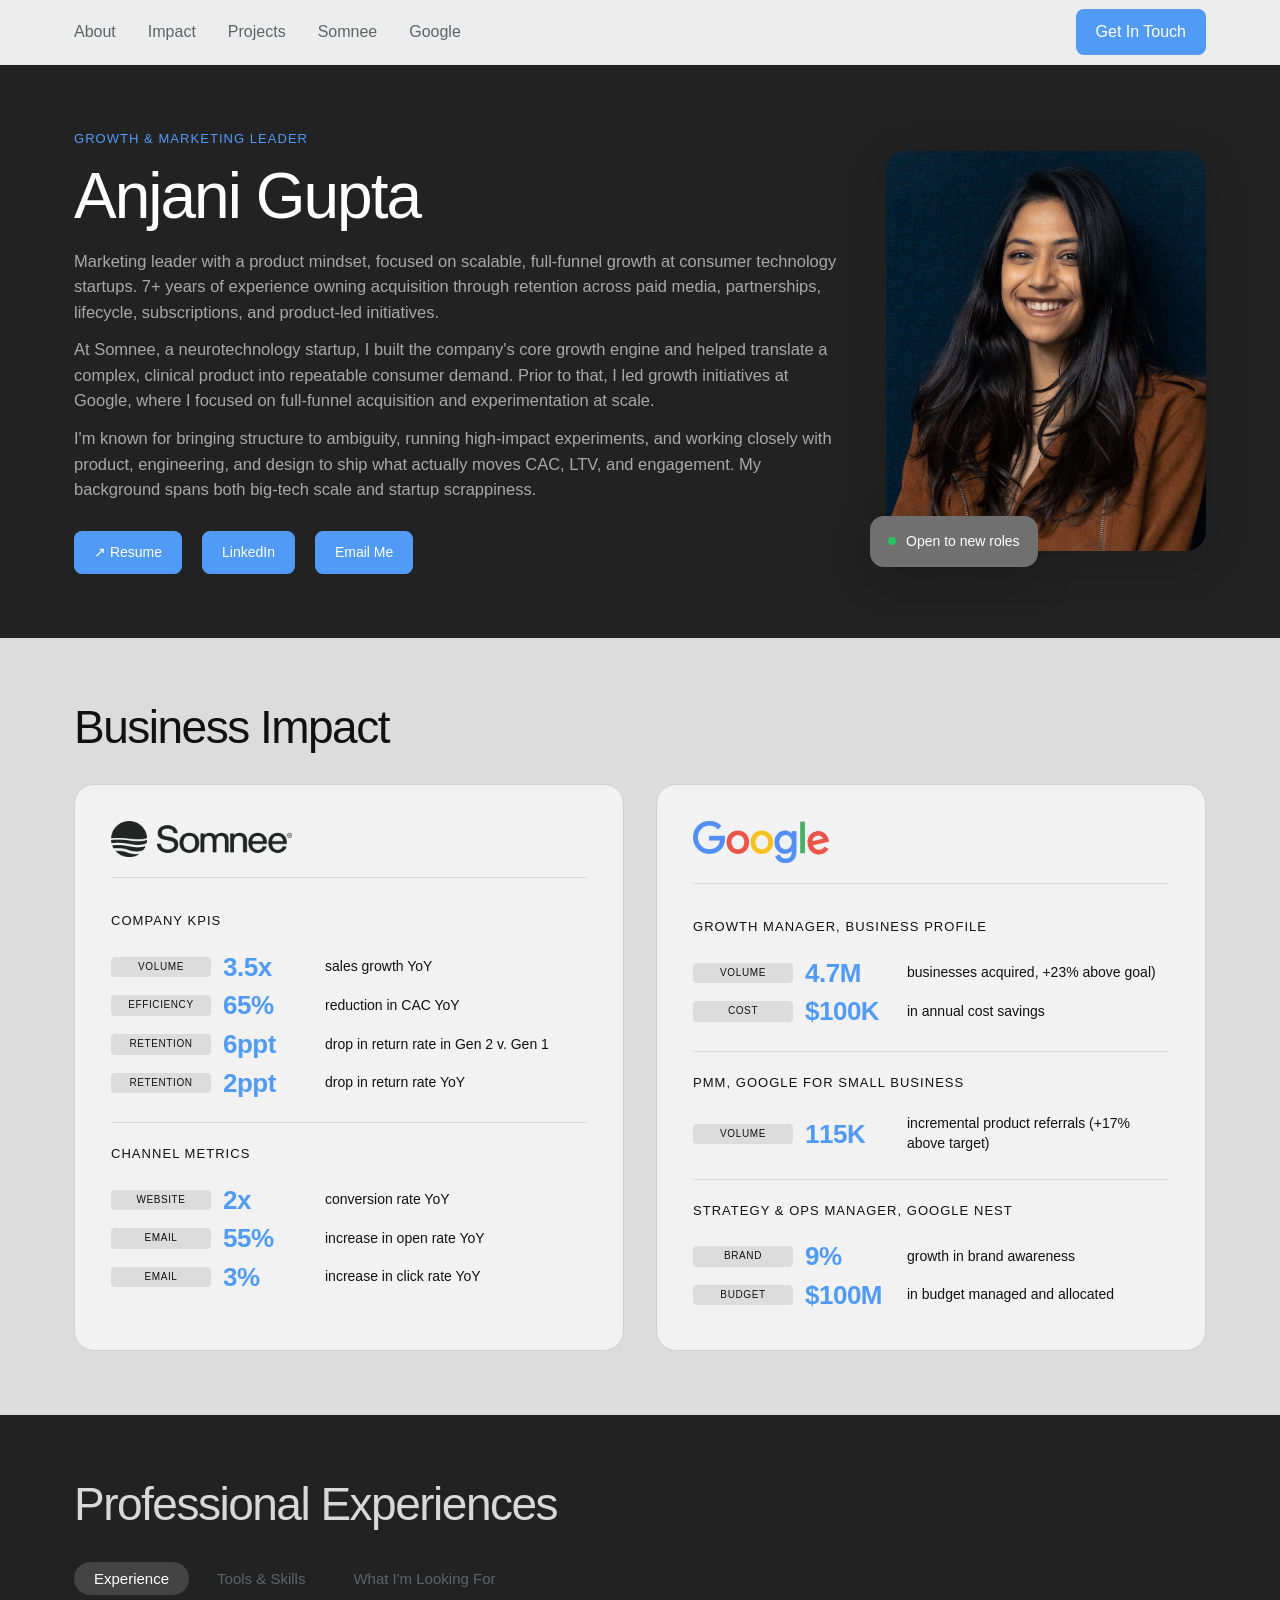
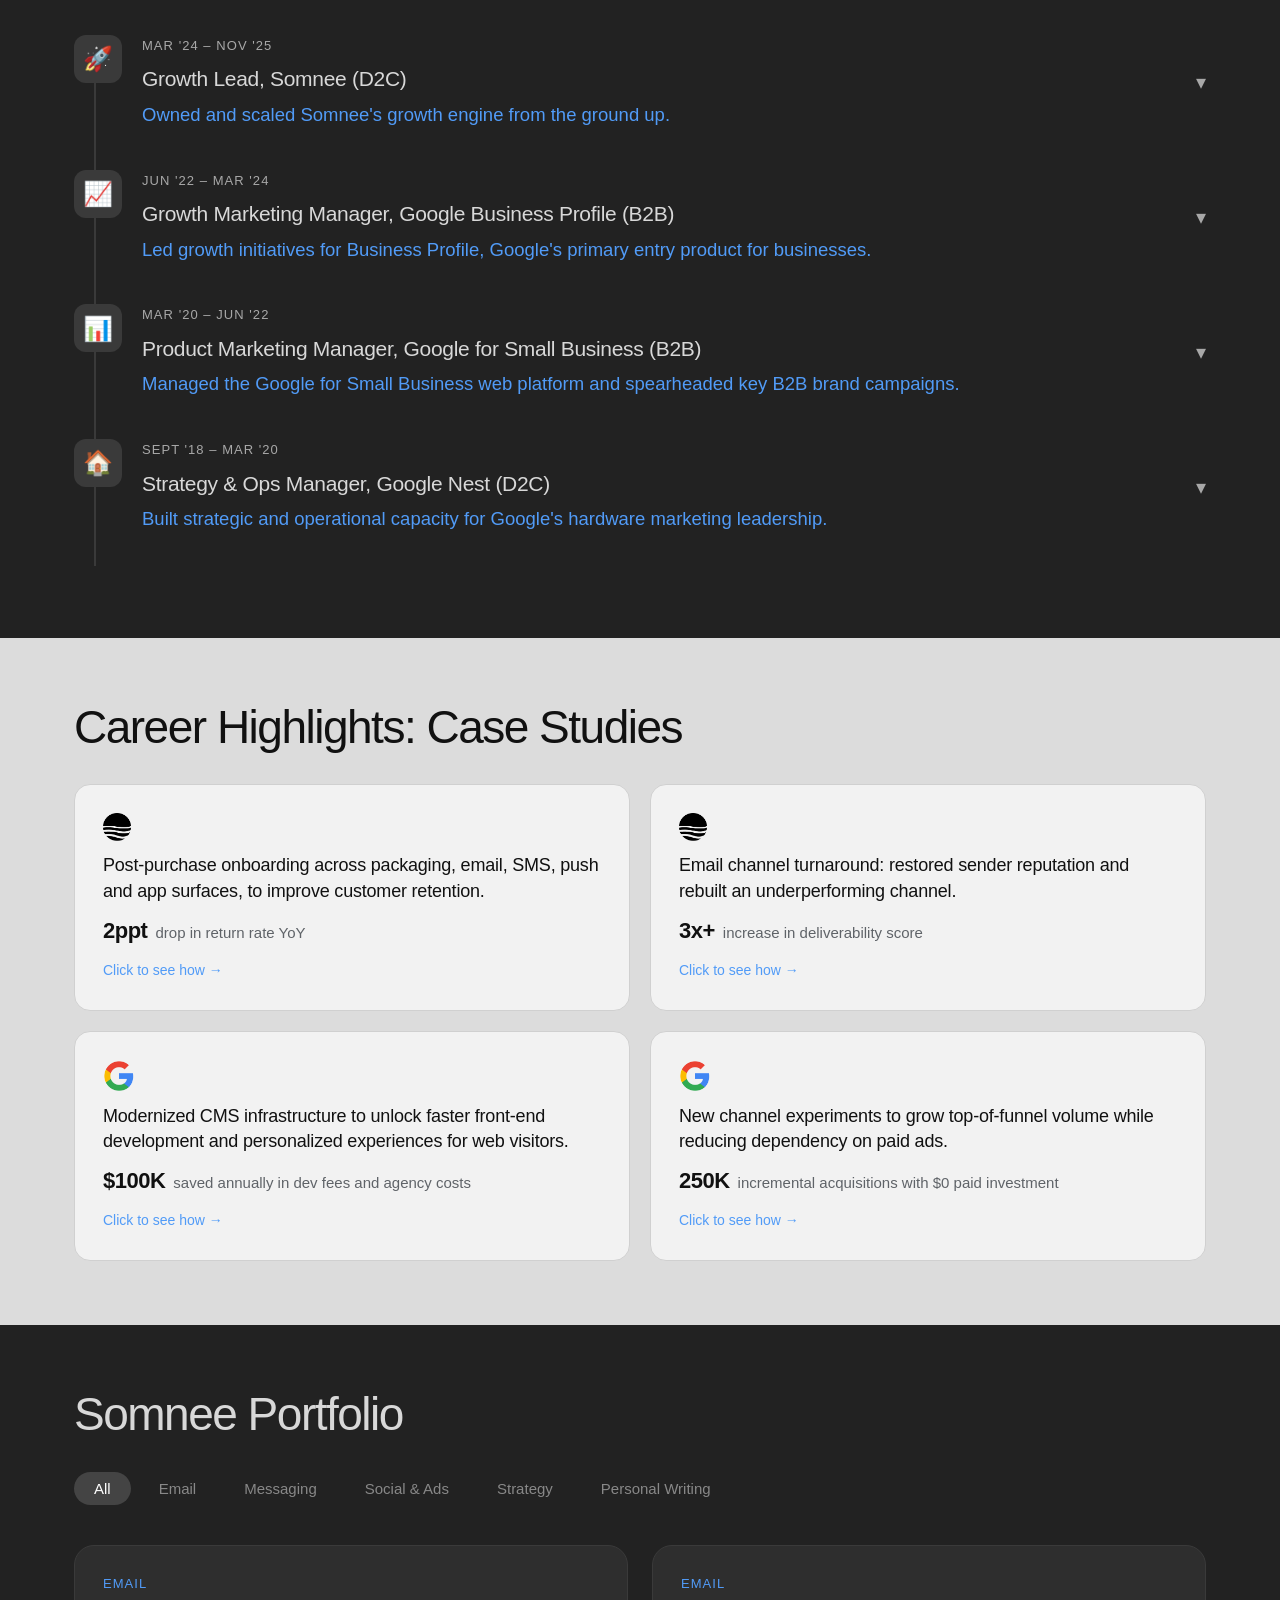
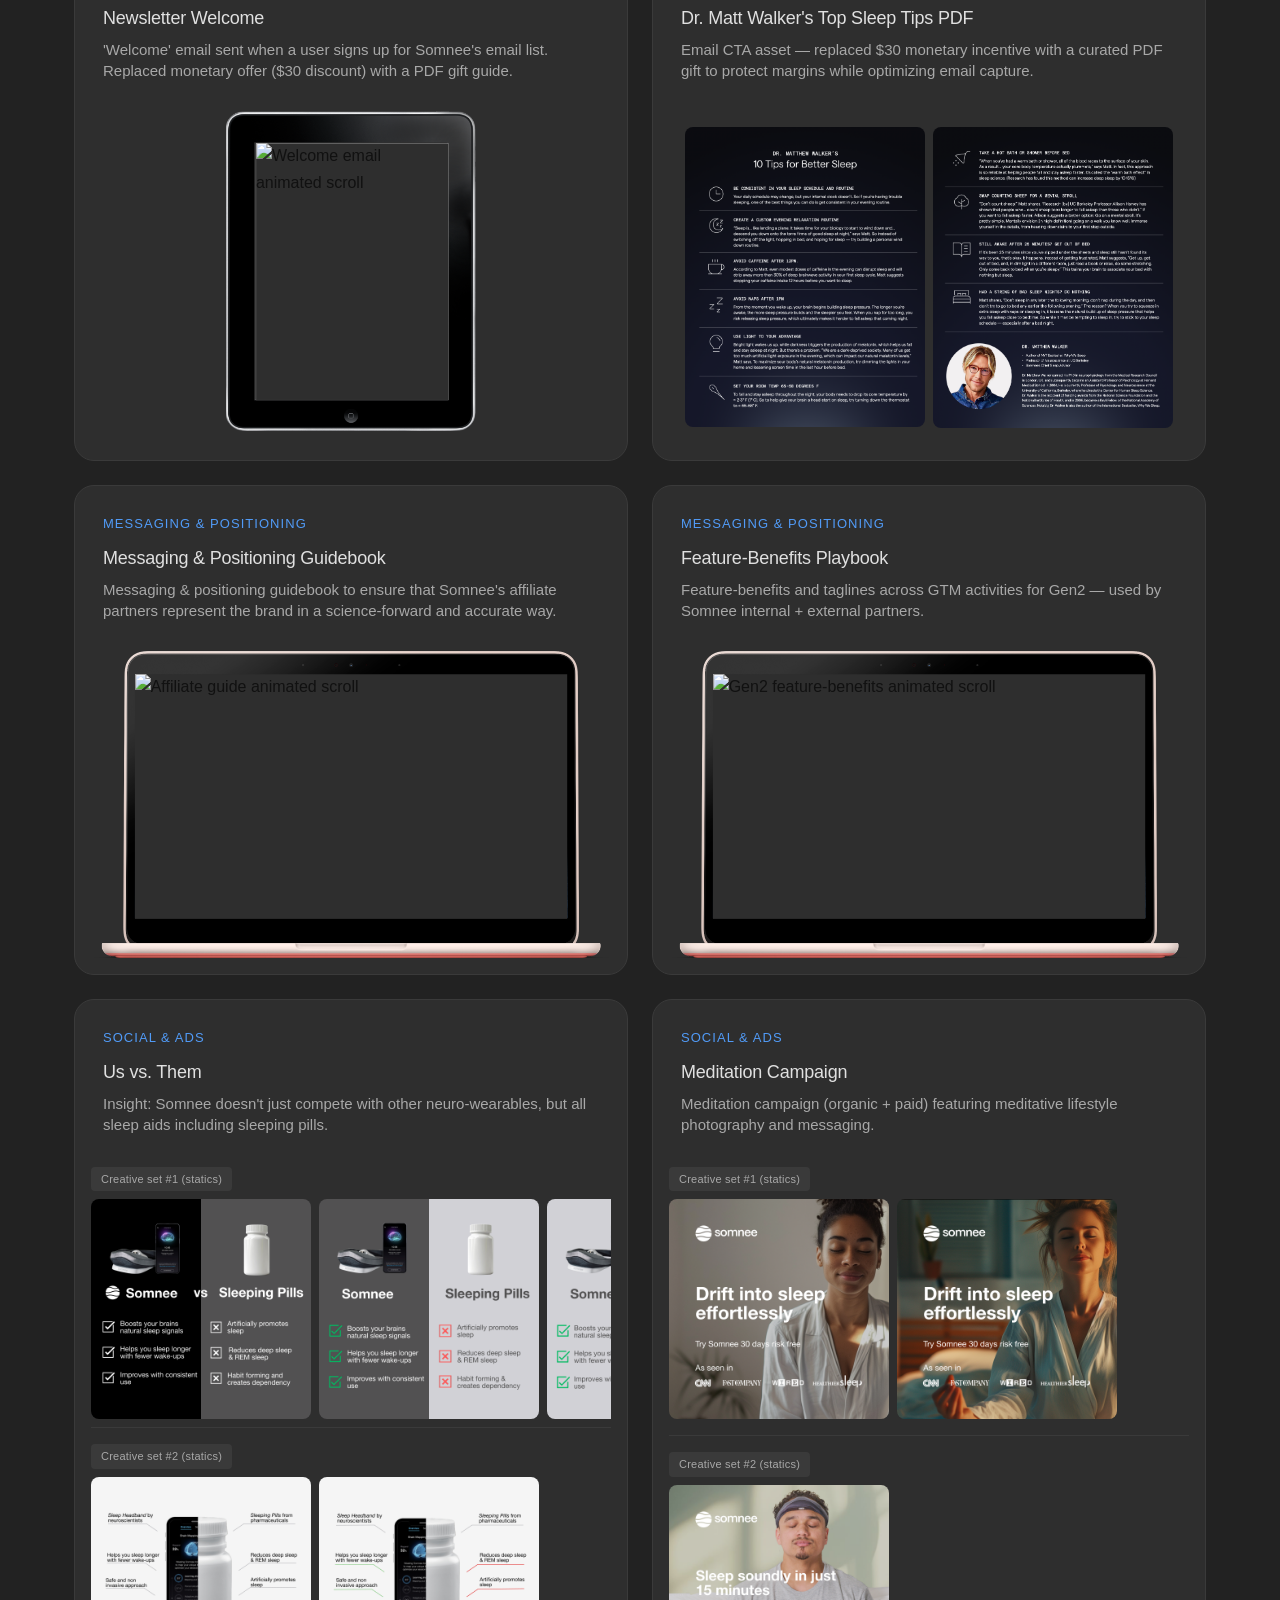
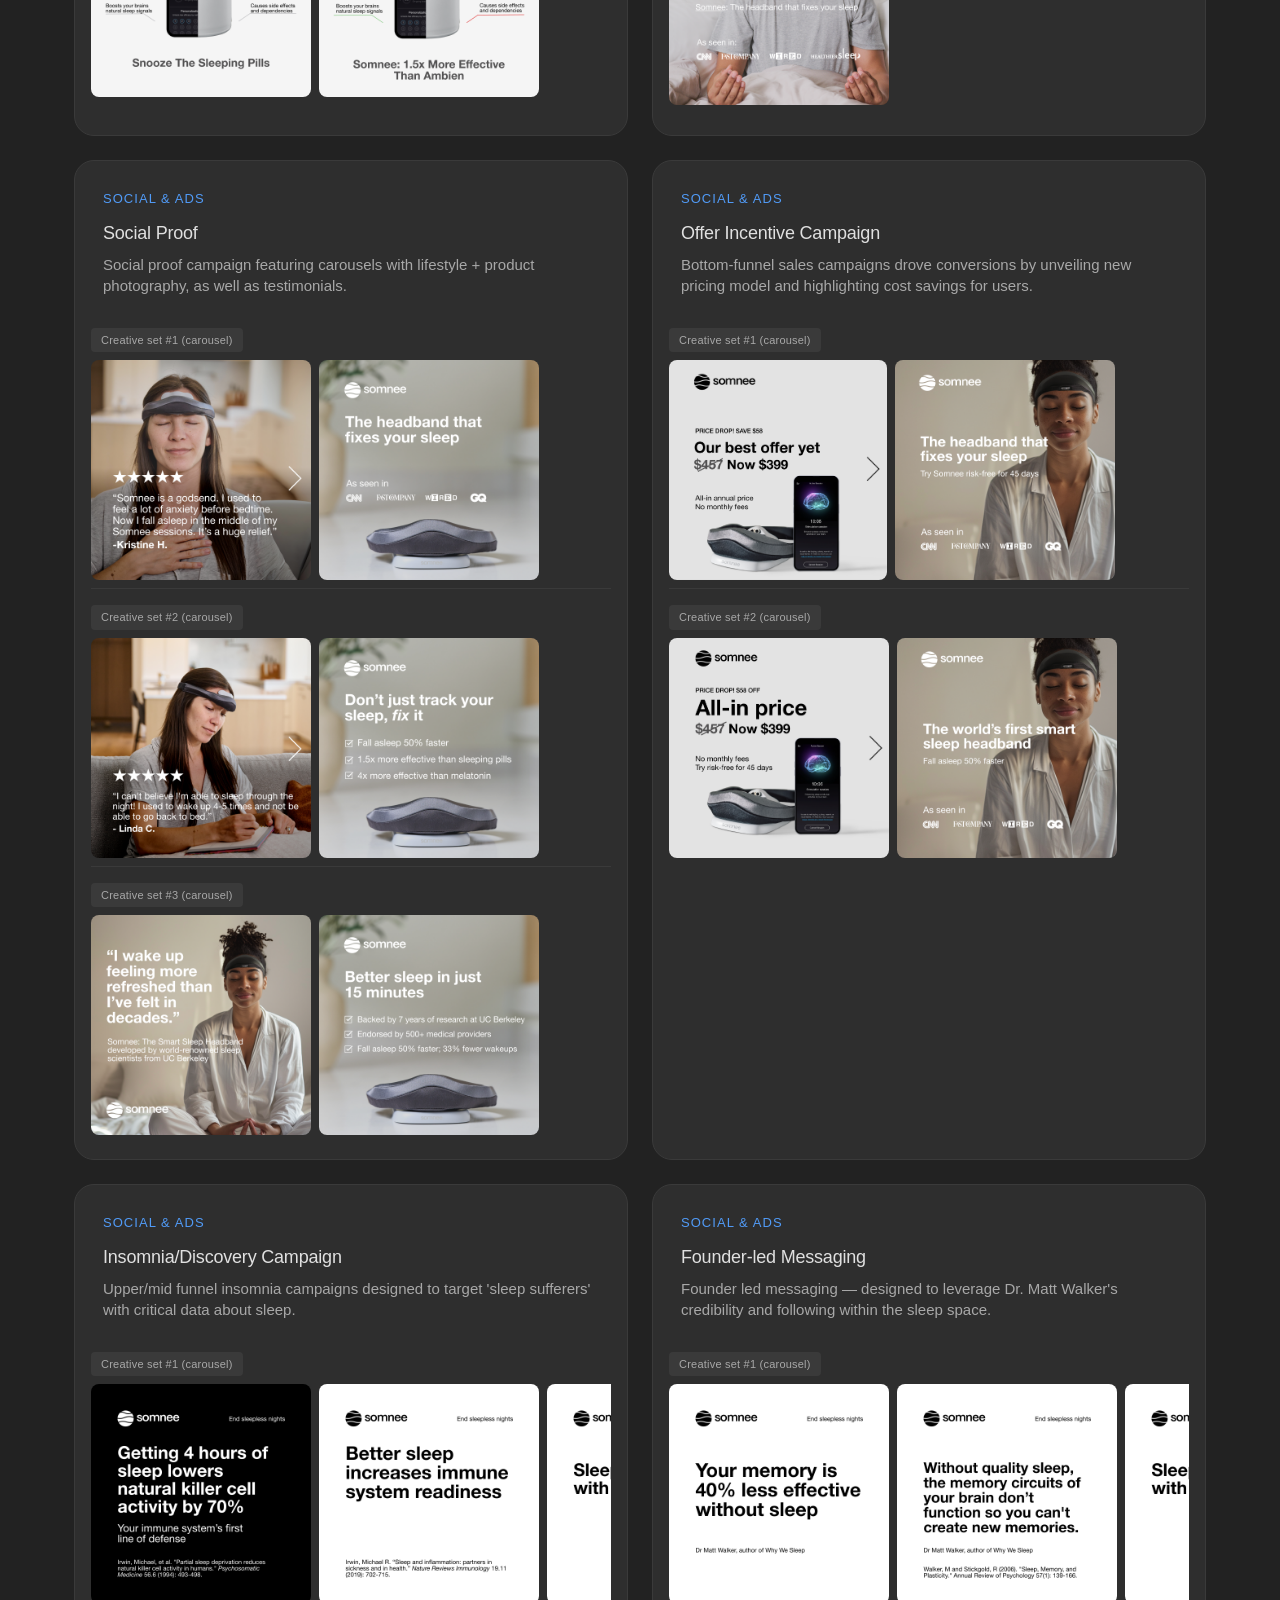
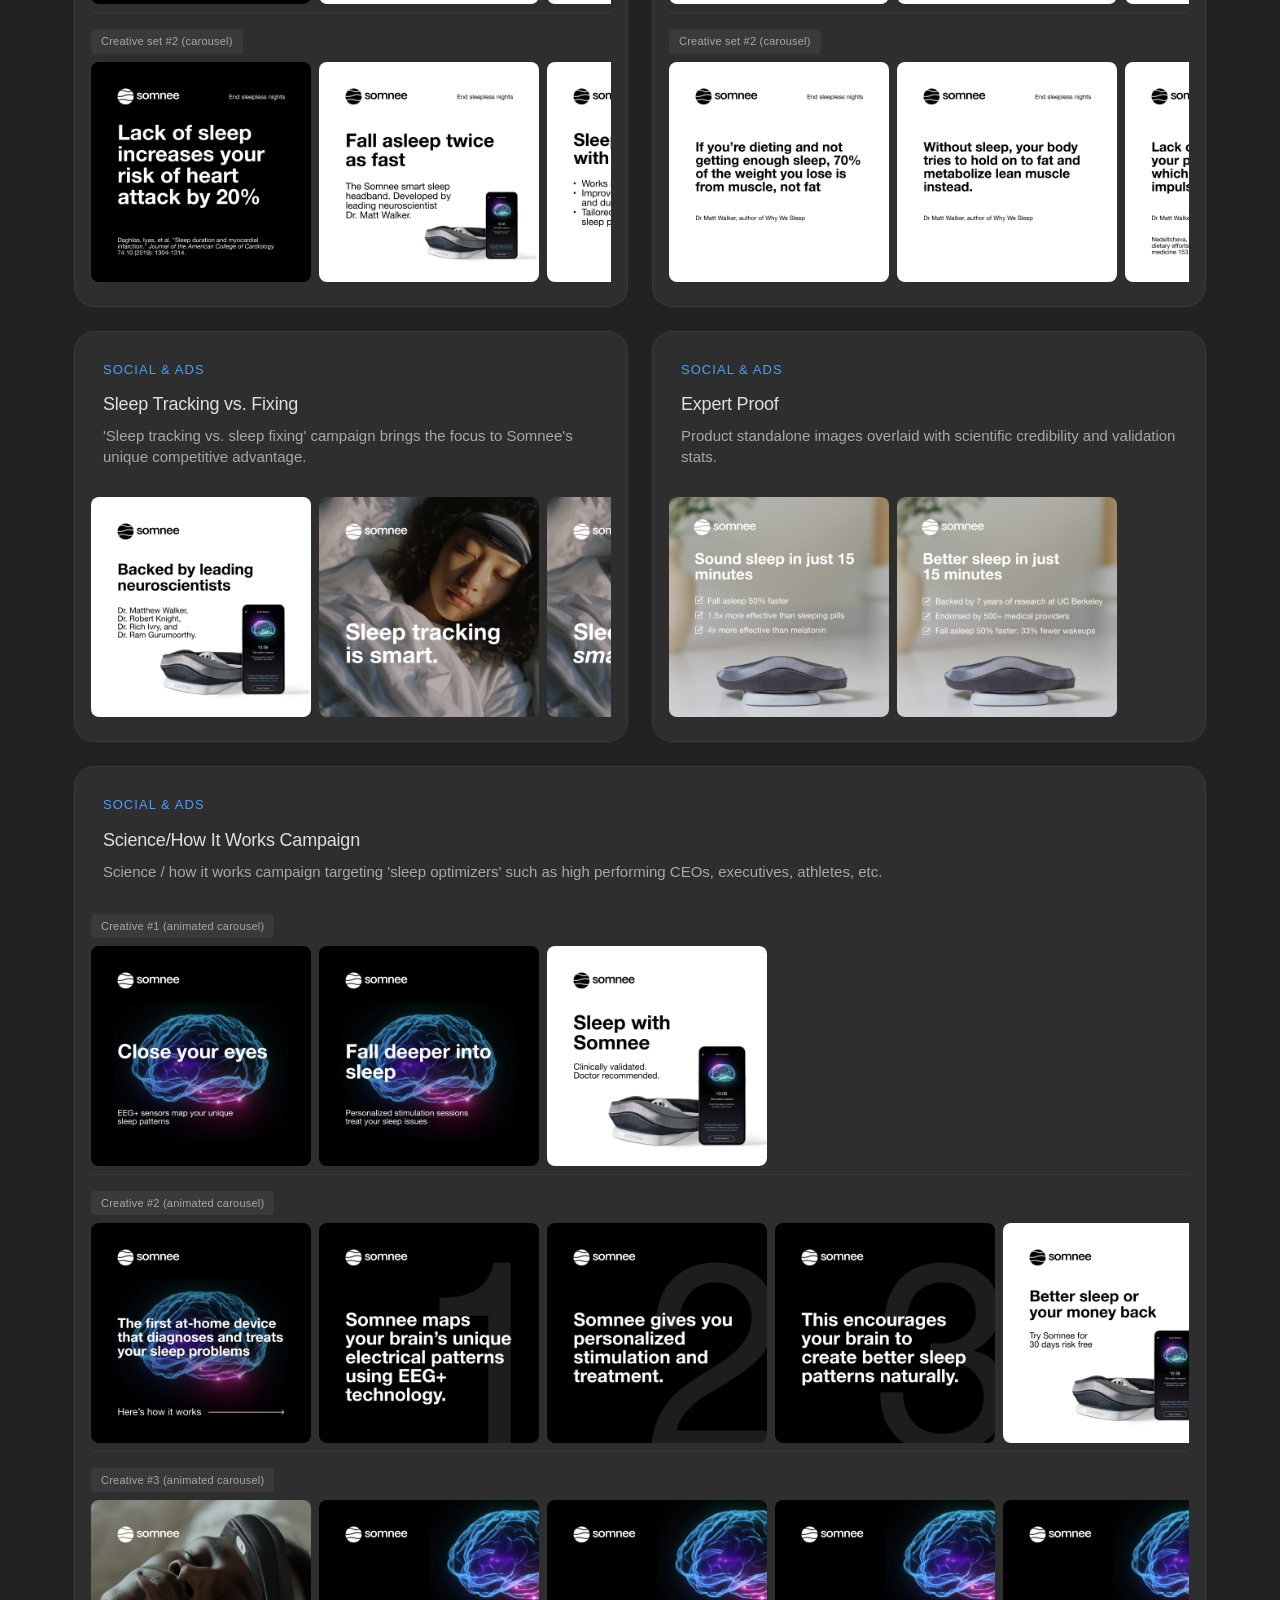
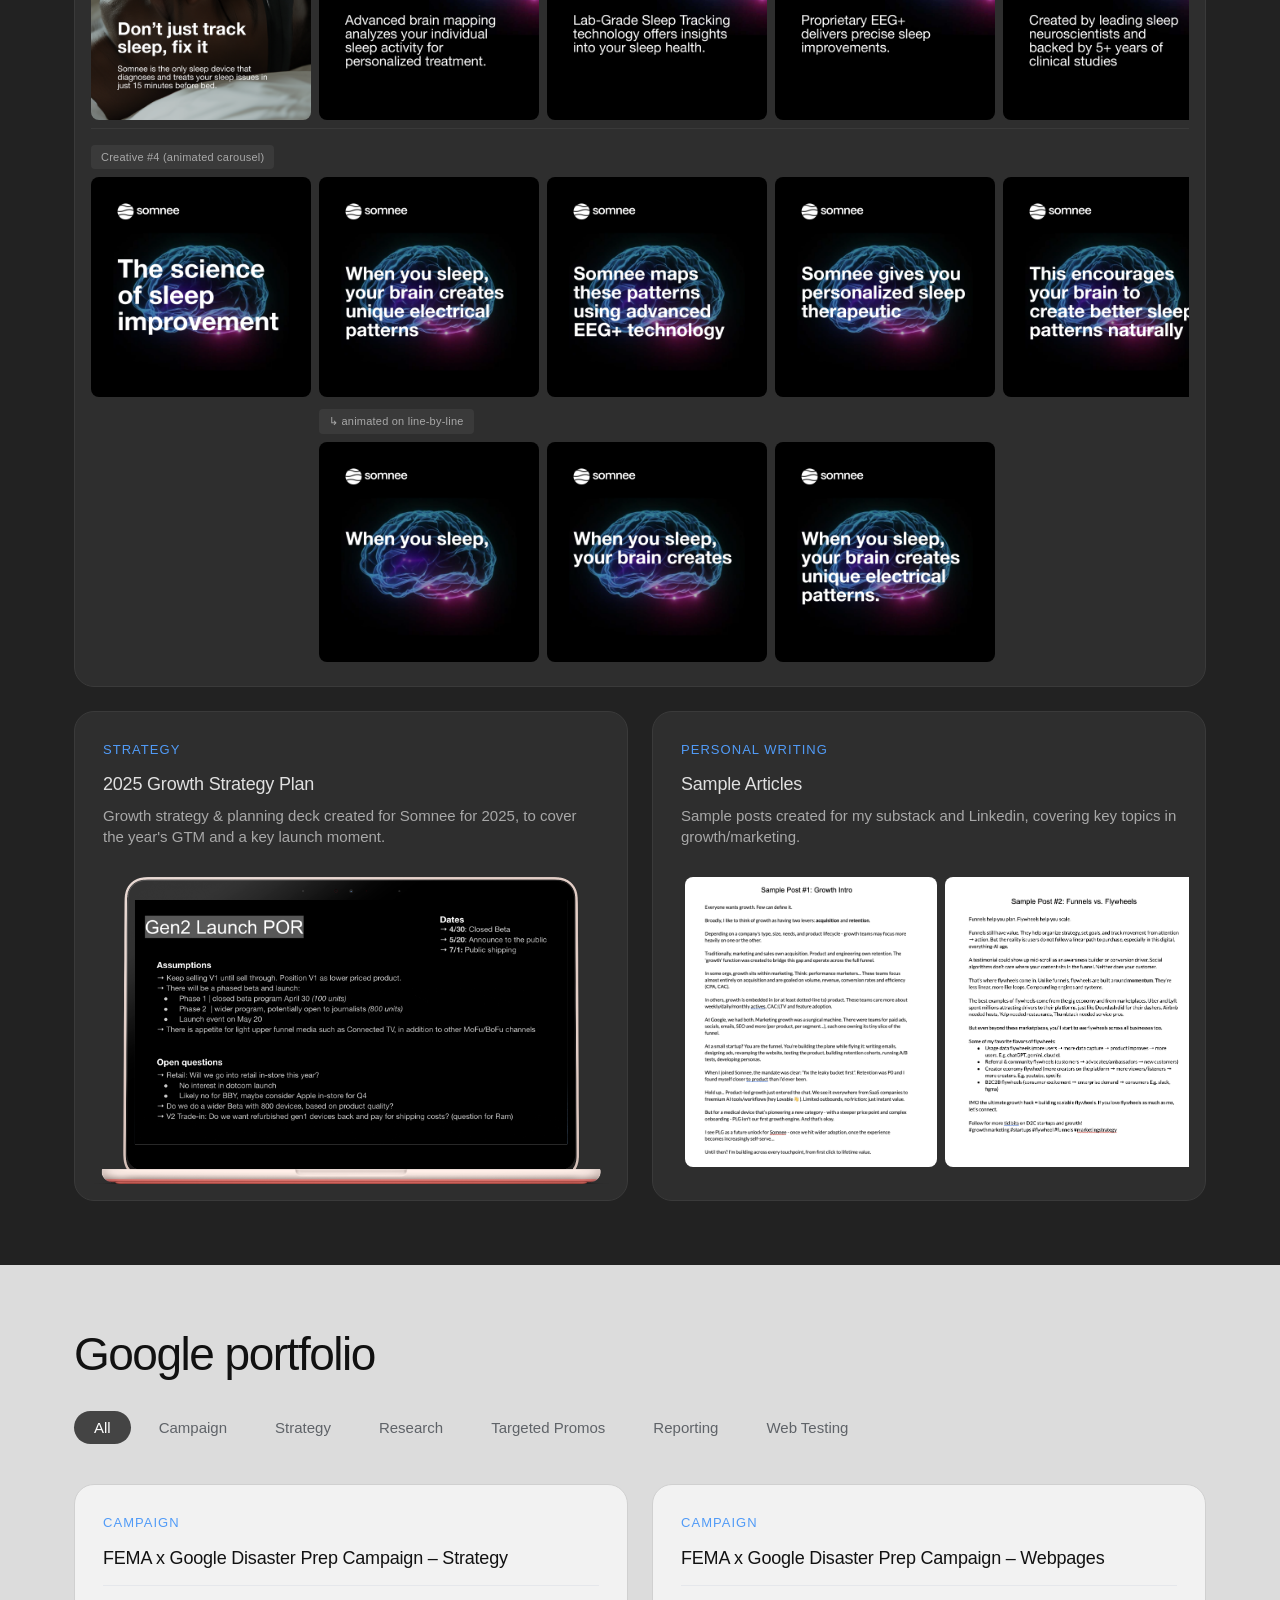
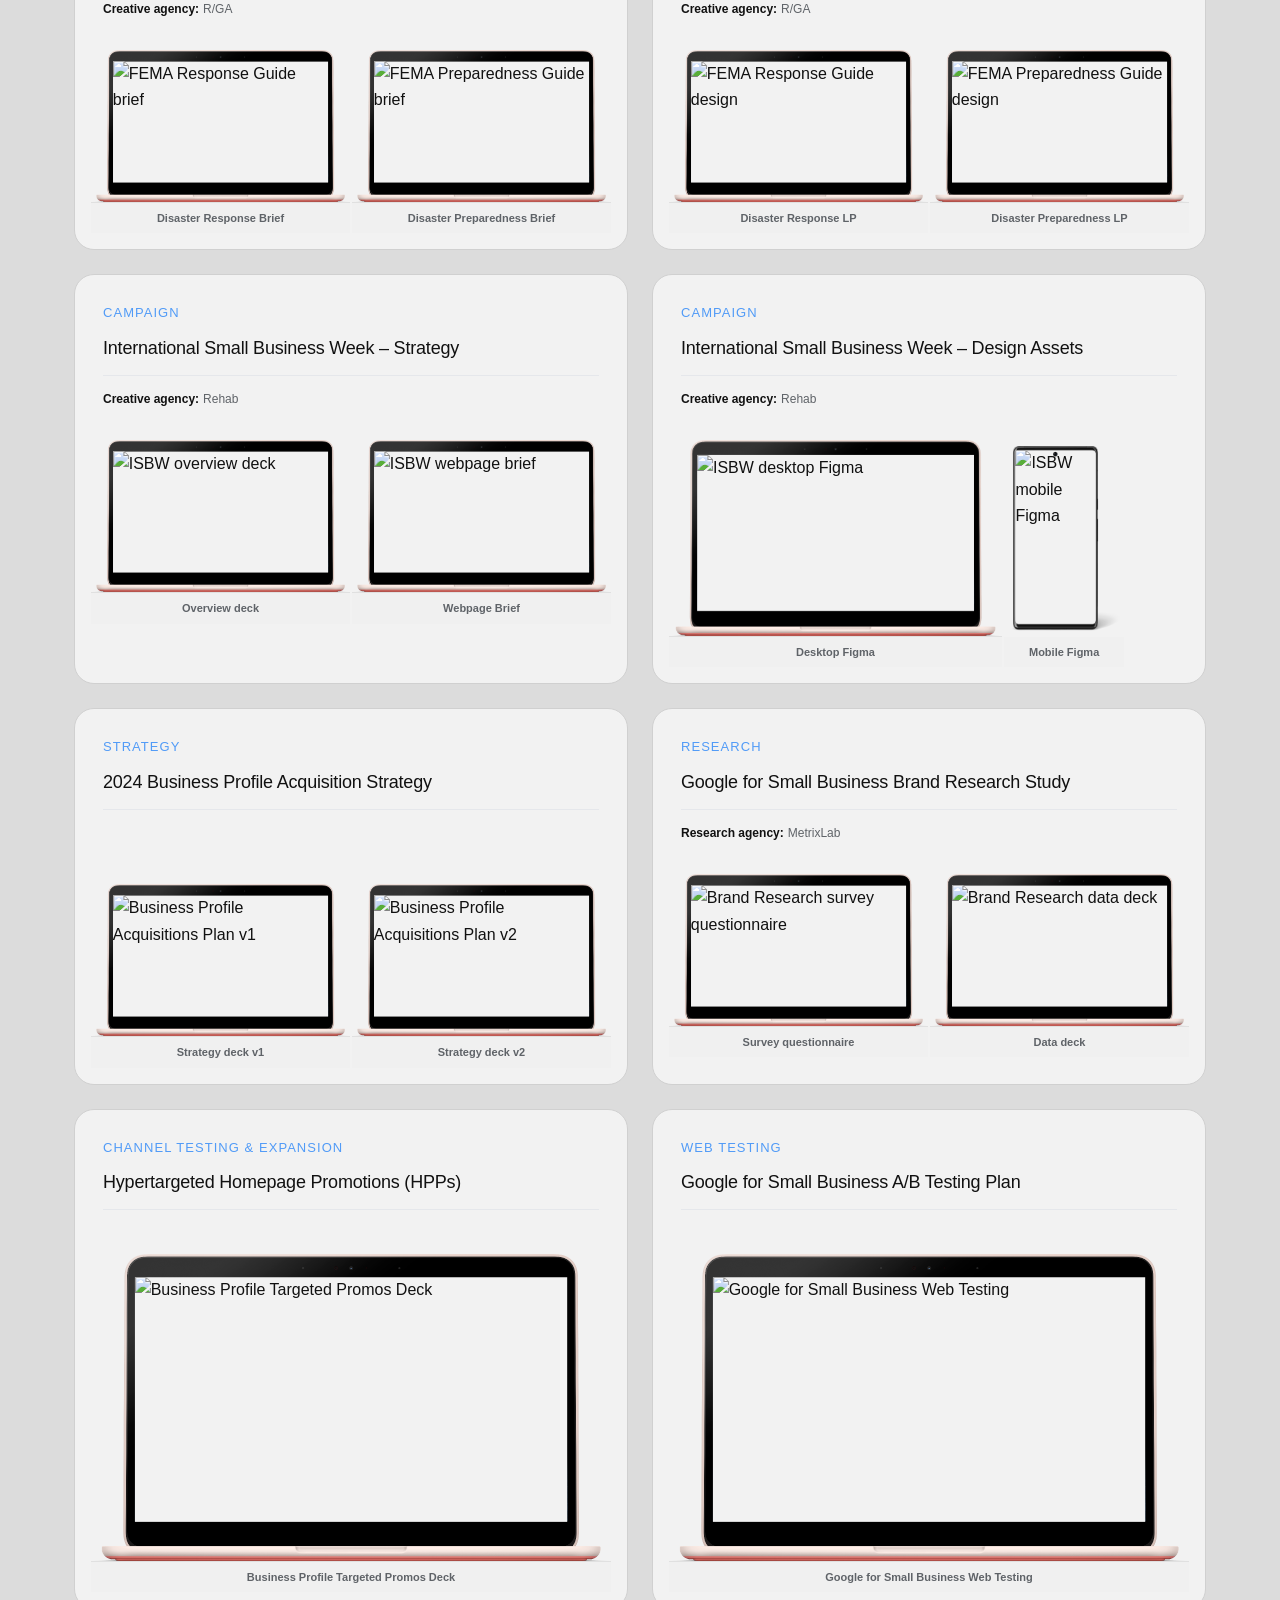
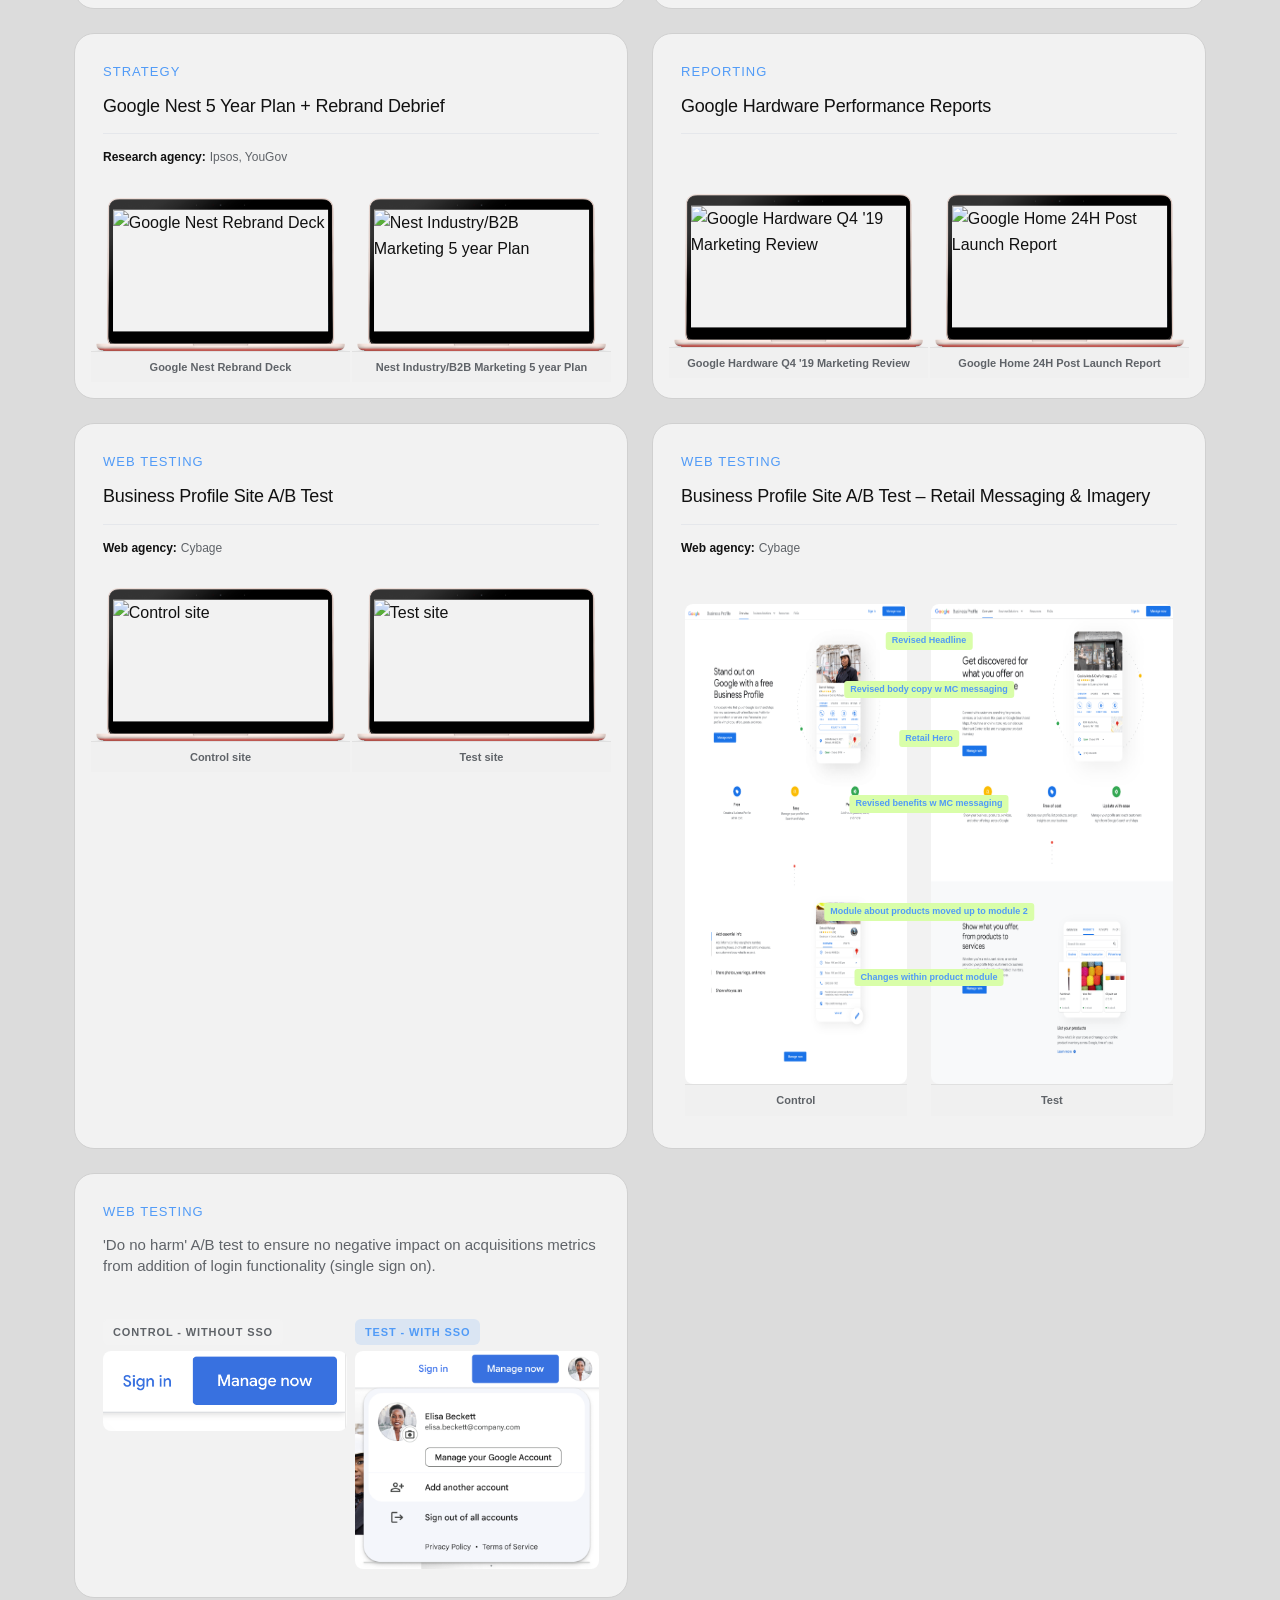
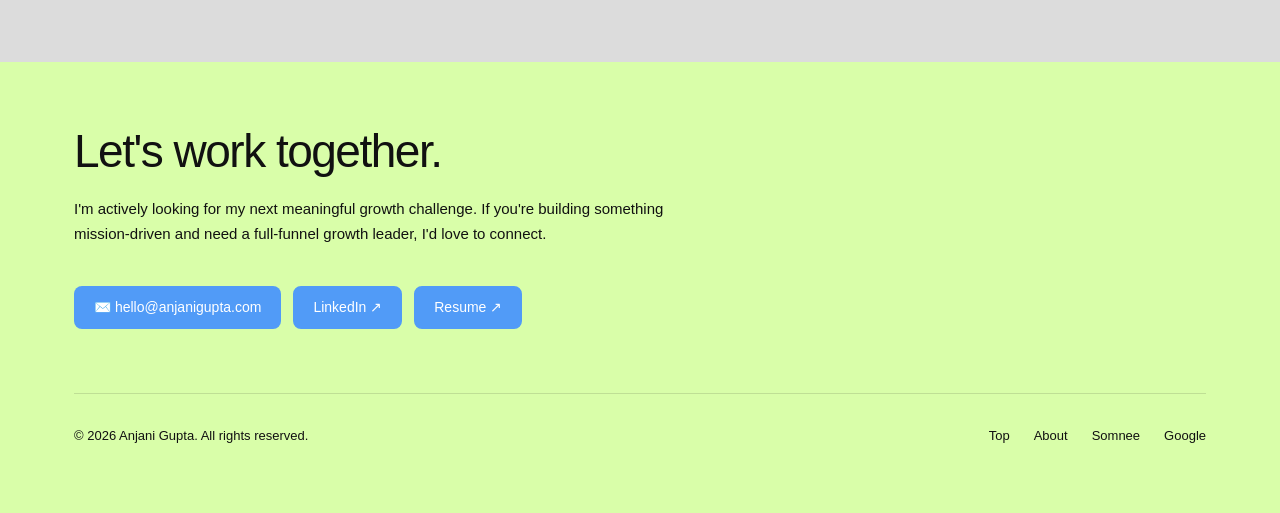
==== commit 374c8feb: "Update Google Portfolio cards: titles, layouts, annotations - Split HPP card into separate HPP and W" ====
--- a/index.html
+++ b/index.html
@@ -993,32 +993,39 @@
         </div>
       </div>
 
-      <!-- TARGETED PROMOS: HPPs & A/B Testing -->
+      <!-- TARGETED PROMOS: HPPs -->
       <div class="portfolio-card" data-group="google" data-category="promos">
         <div class="card-media">
-          <div class="gif-row cols-2">
-            <div class="gif-labeled-wrap">
-              <div class="device-frame-wrap df-laptop">
-                <img class="df-frame" src="assets/media/image30.png" alt="" />
-                <img class="df-gif" src="assets/media/image112.gif" alt="Business Profile Targeted Promos Deck" loading="lazy" />
-              </div>
-              <div class="gif-doc-label">Business Profile Targeted Promos Deck</div>
-            </div>
-            <div class="gif-labeled-wrap">
-              <div class="device-frame-wrap df-laptop">
-                <img class="df-frame" src="assets/media/image30.png" alt="" />
-                <img class="df-gif" src="assets/media/image121.gif" alt="Google for Small Business Web Testing" loading="lazy" />
-              </div>
-              <div class="gif-doc-label">Google for Small Business Web Testing</div>
-            </div>
-          </div>
-        </div>
-        <div class="card-body">
-          <span class="card-category cat-promos">Targeted Promos</span>
-          <h3 class="card-title">Targeted Promos (HPPs) and A/B testing results</h3>
-          <div class="card-meta">
-            <span class="card-meta-item"><strong>Roles:</strong> Growth marketing and Product/content marketing</span>
-          </div>
+          <div class="gif-labeled-wrap">
+            <div class="device-frame-wrap df-laptop">
+              <img class="df-frame" src="assets/media/image30.png" alt="" />
+              <img class="df-gif" src="assets/media/image112.gif" alt="Business Profile Targeted Promos Deck" loading="lazy" />
+            </div>
+            <div class="gif-doc-label">Business Profile Targeted Promos Deck</div>
+          </div>
+        </div>
+        <div class="card-body">
+          <span class="card-category cat-promos">Channel Testing &amp; Expansion</span>
+          <h3 class="card-title">Hypertargeted Homepage Promotions (HPPs)</h3>
+          <div class="card-meta"></div>
+        </div>
+      </div>
+
+      <!-- WEB TESTING: Google for Small Business -->
+      <div class="portfolio-card" data-group="google" data-category="promos">
+        <div class="card-media">
+          <div class="gif-labeled-wrap">
+            <div class="device-frame-wrap df-laptop">
+              <img class="df-frame" src="assets/media/image30.png" alt="" />
+              <img class="df-gif" src="assets/media/image121.gif" alt="Google for Small Business Web Testing" loading="lazy" />
+            </div>
+            <div class="gif-doc-label">Google for Small Business Web Testing</div>
+          </div>
+        </div>
+        <div class="card-body">
+          <span class="card-category cat-promos">Web Testing</span>
+          <h3 class="card-title">Google for Small Business A/B Testing Plan</h3>
+          <div class="card-meta"></div>
         </div>
       </div>
 
@@ -1044,17 +1051,16 @@
         </div>
         <div class="card-body">
           <span class="card-category cat-strategy">Strategy</span>
-          <h3 class="card-title">Google Nest 5 Year Planning + Rebrand Deep-dive</h3>
+          <h3 class="card-title">Google Nest 5 Year Plan + Rebrand Debrief</h3>
           <div class="card-meta">
             <span class="card-meta-item"><strong>Research agency:</strong> Ipsos, YouGov</span>
-            <span class="card-meta-item"><strong>Role:</strong> Chief-of-staff / Strategy &amp; Ops</span>
           </div>
         </div>
       </div>
 
       <!-- REPORTING: Hardware Launch Reports -->
       <div class="portfolio-card" data-group="google" data-category="reporting">
-        <div class="card-media">
+        <div class="card-media" style="padding-top: 32px;">
           <div class="gif-row cols-2">
             <div class="gif-labeled-wrap">
               <div class="device-frame-wrap df-laptop">
@@ -1074,39 +1080,36 @@
         </div>
         <div class="card-body">
           <span class="card-category cat-reporting">Reporting</span>
-          <h3 class="card-title">Google Home/Nest Launch and XFN Performance Reports</h3>
-          <div class="card-meta">
-            <span class="card-meta-item"><strong>Role:</strong> Chief-of-staff / Strategy &amp; Ops</span>
-          </div>
+          <h3 class="card-title">Google Hardware Performance Reports</h3>
+          <div class="card-meta"></div>
         </div>
       </div>
 
       <!-- WEB TESTING: Site Migration A/B Test -->
       <div class="portfolio-card" data-group="google" data-category="testing">
         <div class="card-media">
-          <div class="ab-grid">
-            <div class="ab-cell">
-              <span class="ab-label control">CONTROL SITE</span>
+          <div class="gif-row cols-2">
+            <div class="gif-labeled-wrap">
               <div class="device-frame-wrap df-laptop">
                 <img class="df-frame" src="assets/media/image30.png" alt="" />
                 <img class="df-gif" src="assets/media/image124.gif" alt="Control site" loading="lazy" />
               </div>
-            </div>
-            <div class="ab-cell">
-              <span class="ab-label test">TEST SITE</span>
+              <div class="gif-doc-label">Control site</div>
+            </div>
+            <div class="gif-labeled-wrap">
               <div class="device-frame-wrap df-laptop">
                 <img class="df-frame" src="assets/media/image30.png" alt="" />
                 <img class="df-gif" src="assets/media/image127.gif" alt="Test site" loading="lazy" />
               </div>
+              <div class="gif-doc-label">Test site</div>
             </div>
           </div>
         </div>
         <div class="card-body">
           <span class="card-category cat-testing">Web Testing</span>
-          <p class="card-desc">A/B test comparing the current Business Profile site to a 'migrated' version. Test is currently in-flight in 4 markets.</p>
+          <h3 class="card-title">Business Profile Site A/B Test</h3>
           <div class="card-meta">
             <span class="card-meta-item"><strong>Web agency:</strong> Cybage</span>
-            <span class="card-meta-item"><strong>Role:</strong> Growth Marketing</span>
           </div>
         </div>
       </div>
@@ -1114,20 +1117,29 @@
       <!-- WEB TESTING: Retail Omnichannel A/B Test -->
       <div class="portfolio-card" data-group="google" data-category="testing">
         <div class="card-media">
-          <div class="ab-grid">
-            <div class="ab-cell">
-              <span class="ab-label control">CONTROL</span>
+          <div class="ab-annotated-row">
+            <div class="ab-annotated-img">
               <img src="assets/media/image111.png" alt="Retail omnichannel control" loading="lazy" />
-            </div>
-            <div class="ab-cell">
-              <span class="ab-label test">TEST</span>
+              <div class="gif-doc-label">Control</div>
+            </div>
+            <div class="ab-annotated-img">
               <img src="assets/media/image110.png" alt="Retail omnichannel test" loading="lazy" />
-            </div>
+              <div class="gif-doc-label">Test</div>
+            </div>
+            <span class="ab-tag" style="top: 8%;">Revised Headline</span>
+            <span class="ab-tag" style="top: 17%;">Revised body copy w MC messaging</span>
+            <span class="ab-tag" style="top: 26%;">Retail Hero</span>
+            <span class="ab-tag" style="top: 38%;">Revised benefits w MC messaging</span>
+            <span class="ab-tag" style="top: 58%;">Module about products moved up to module 2</span>
+            <span class="ab-tag" style="top: 70%;">Changes within product module</span>
           </div>
         </div>
         <div class="card-body">
           <span class="card-category cat-testing">Web Testing</span>
-          <p class="card-desc">A/B test to understand the impact of retail 'omnichannel' messaging &amp; imagery on acquisition metrics.</p>
+          <h3 class="card-title">Business Profile Site A/B Test – Retail Messaging &amp; Imagery</h3>
+          <div class="card-meta">
+            <span class="card-meta-item"><strong>Web agency:</strong> Cybage</span>
+          </div>
         </div>
       </div>
 
--- a/assets/css/style.css
+++ b/assets/css/style.css
@@ -1622,6 +1622,40 @@
   height: 290px;
 }
 
+.ab-annotated-row {
+  position: relative;
+  display: flex;
+  justify-content: center;
+  align-items: flex-start;
+  gap: 24px;
+  padding: 16px;
+}
+.ab-annotated-img {
+  flex: 0 1 auto;
+  text-align: center;
+}
+.ab-annotated-img img {
+  height: 480px;
+  width: auto;
+  border-radius: 8px;
+  display: block;
+}
+.ab-tag {
+  position: absolute;
+  left: 50%;
+  transform: translateX(-50%);
+  background: var(--lime);
+  color: var(--blue);
+  font-family: var(--font);
+  font-size: 9px;
+  font-weight: 600;
+  padding: 3px 6px;
+  border-radius: 3px;
+  white-space: nowrap;
+  line-height: 1.3;
+  z-index: 2;
+}
+
 .line-by-line-group {
   margin-left: 228px;
 }
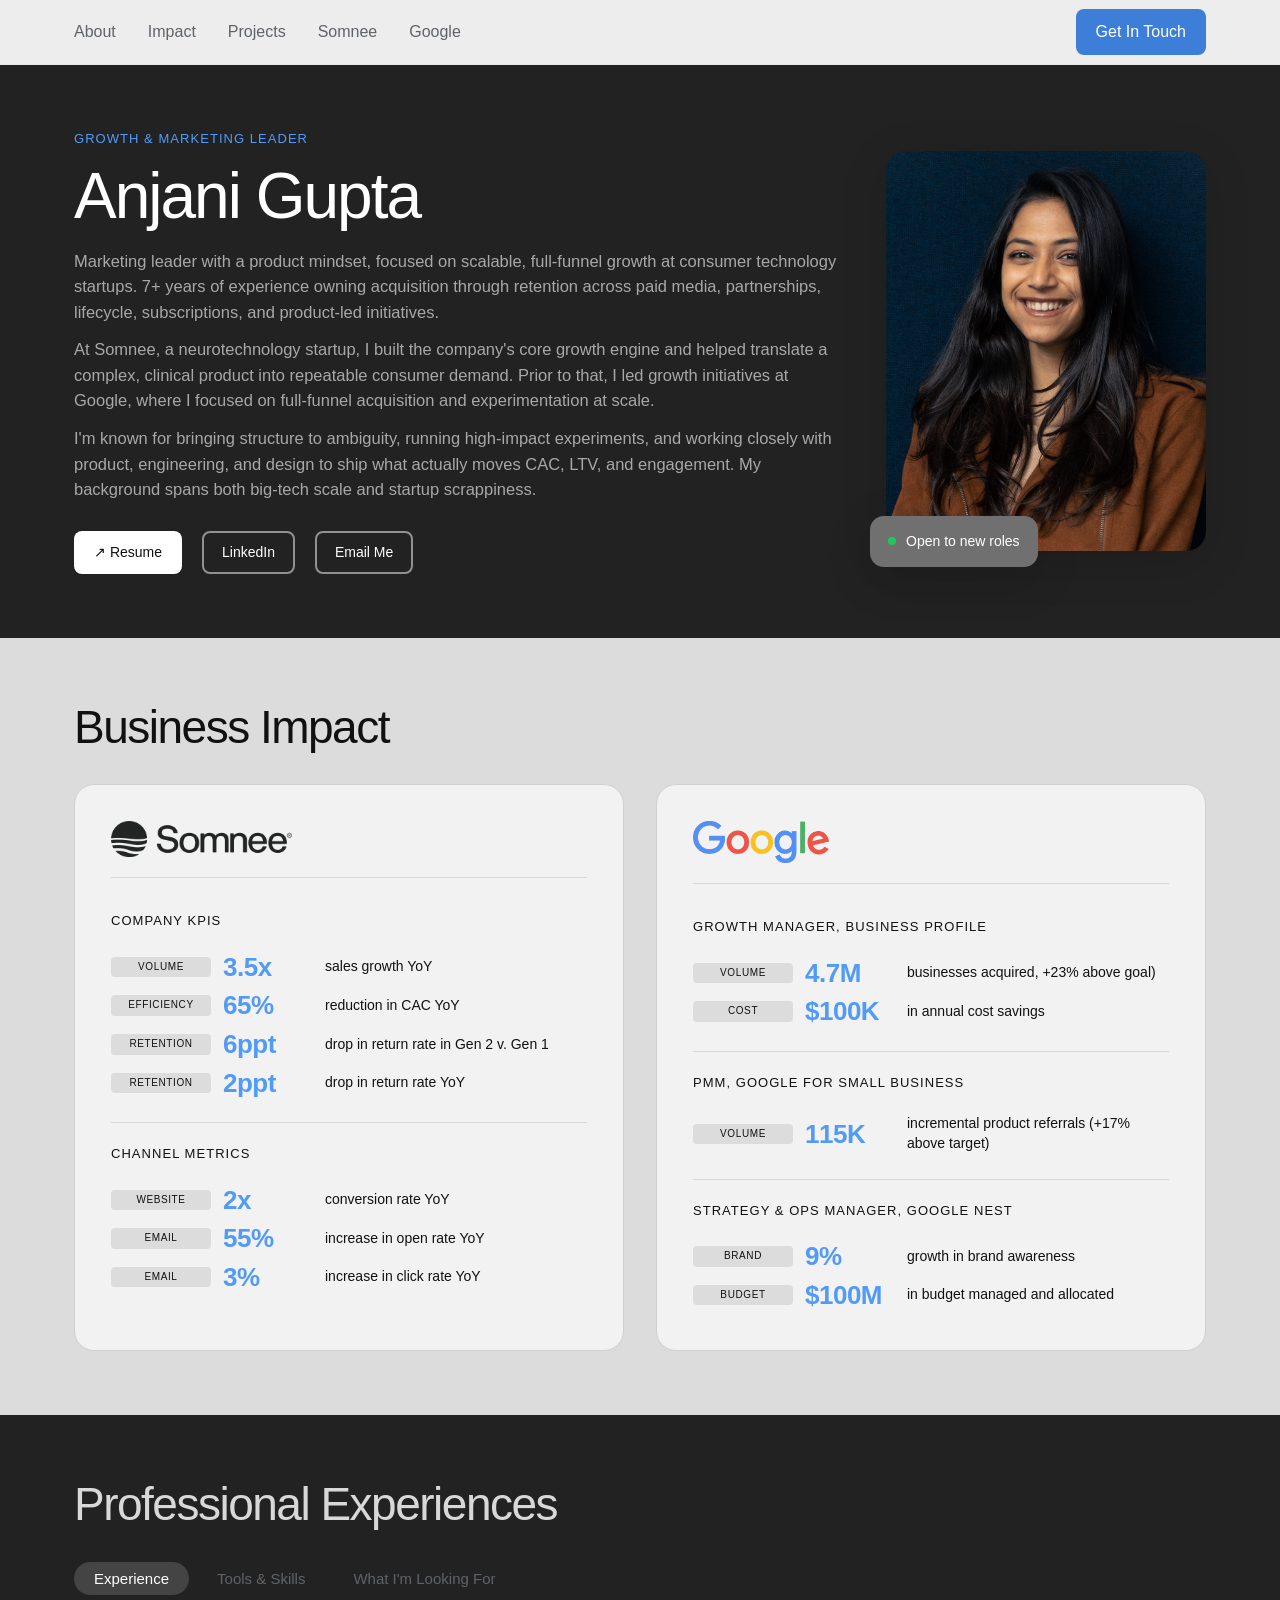
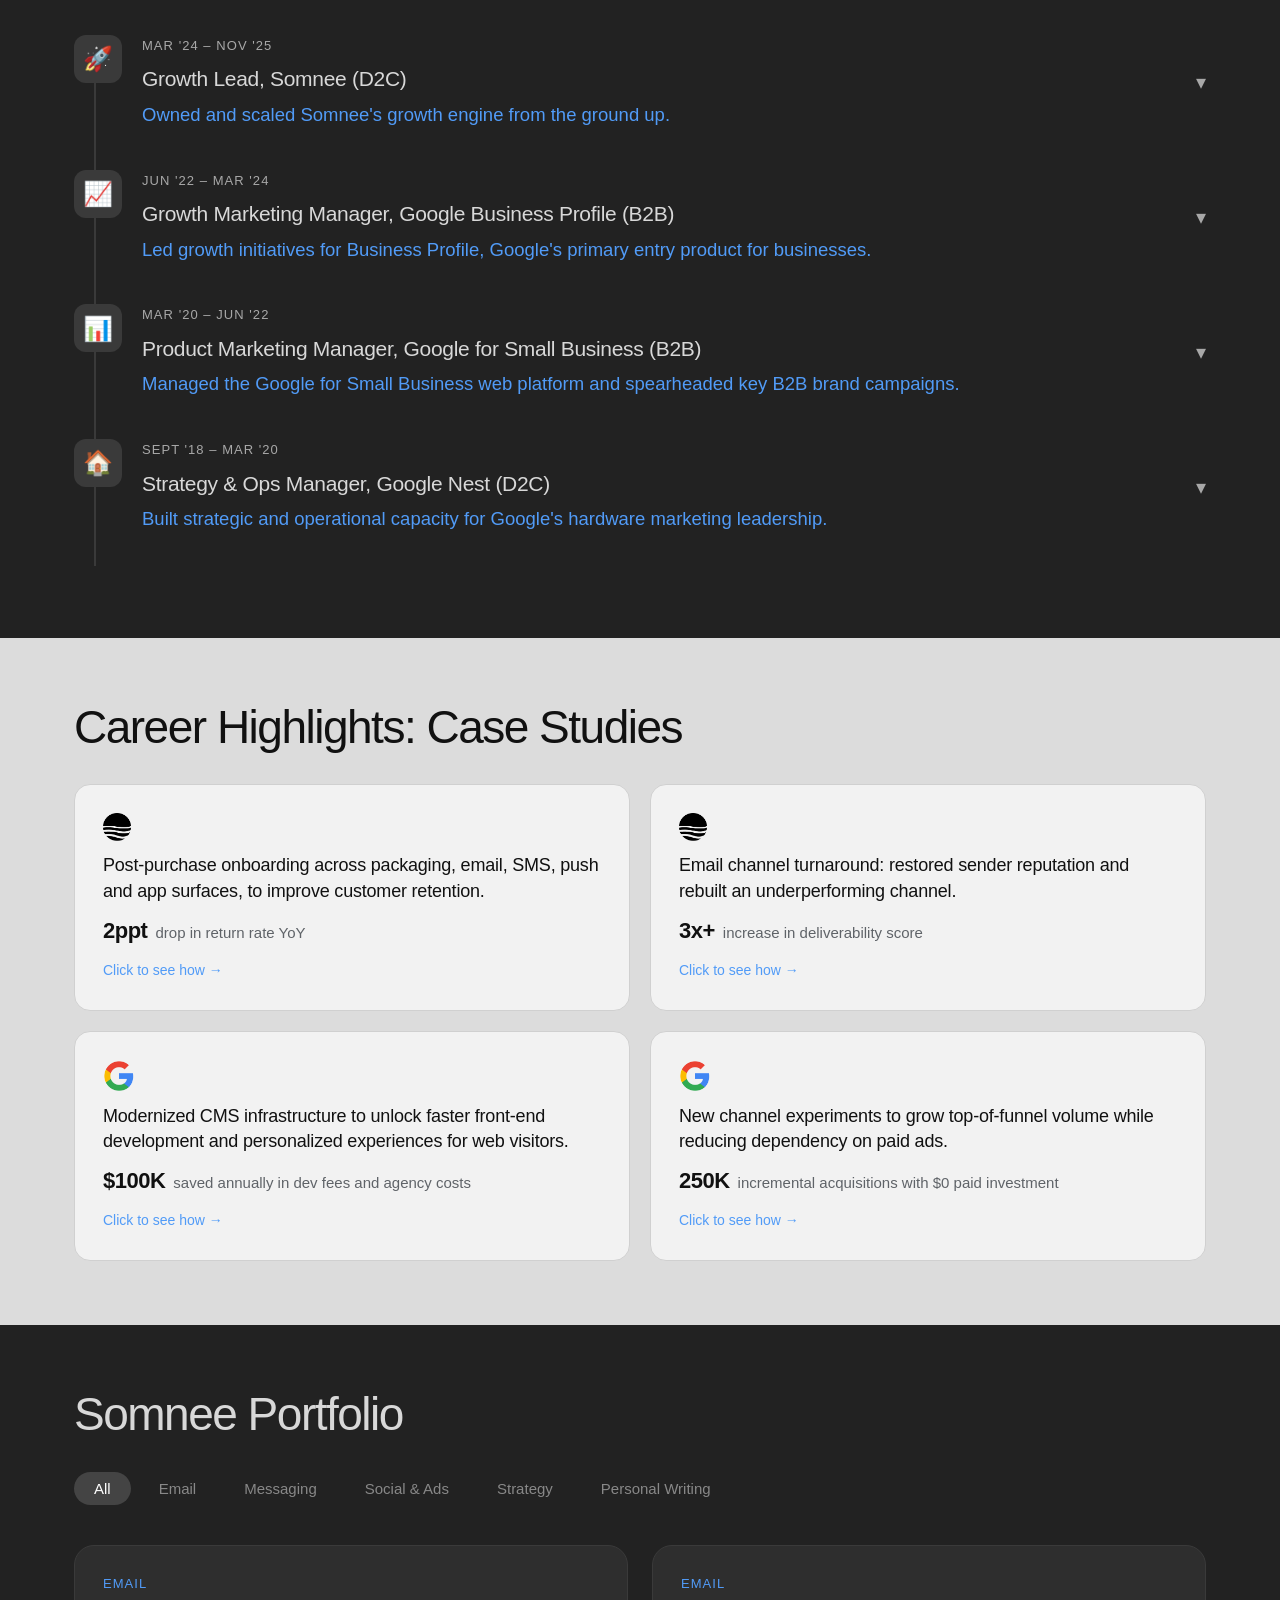
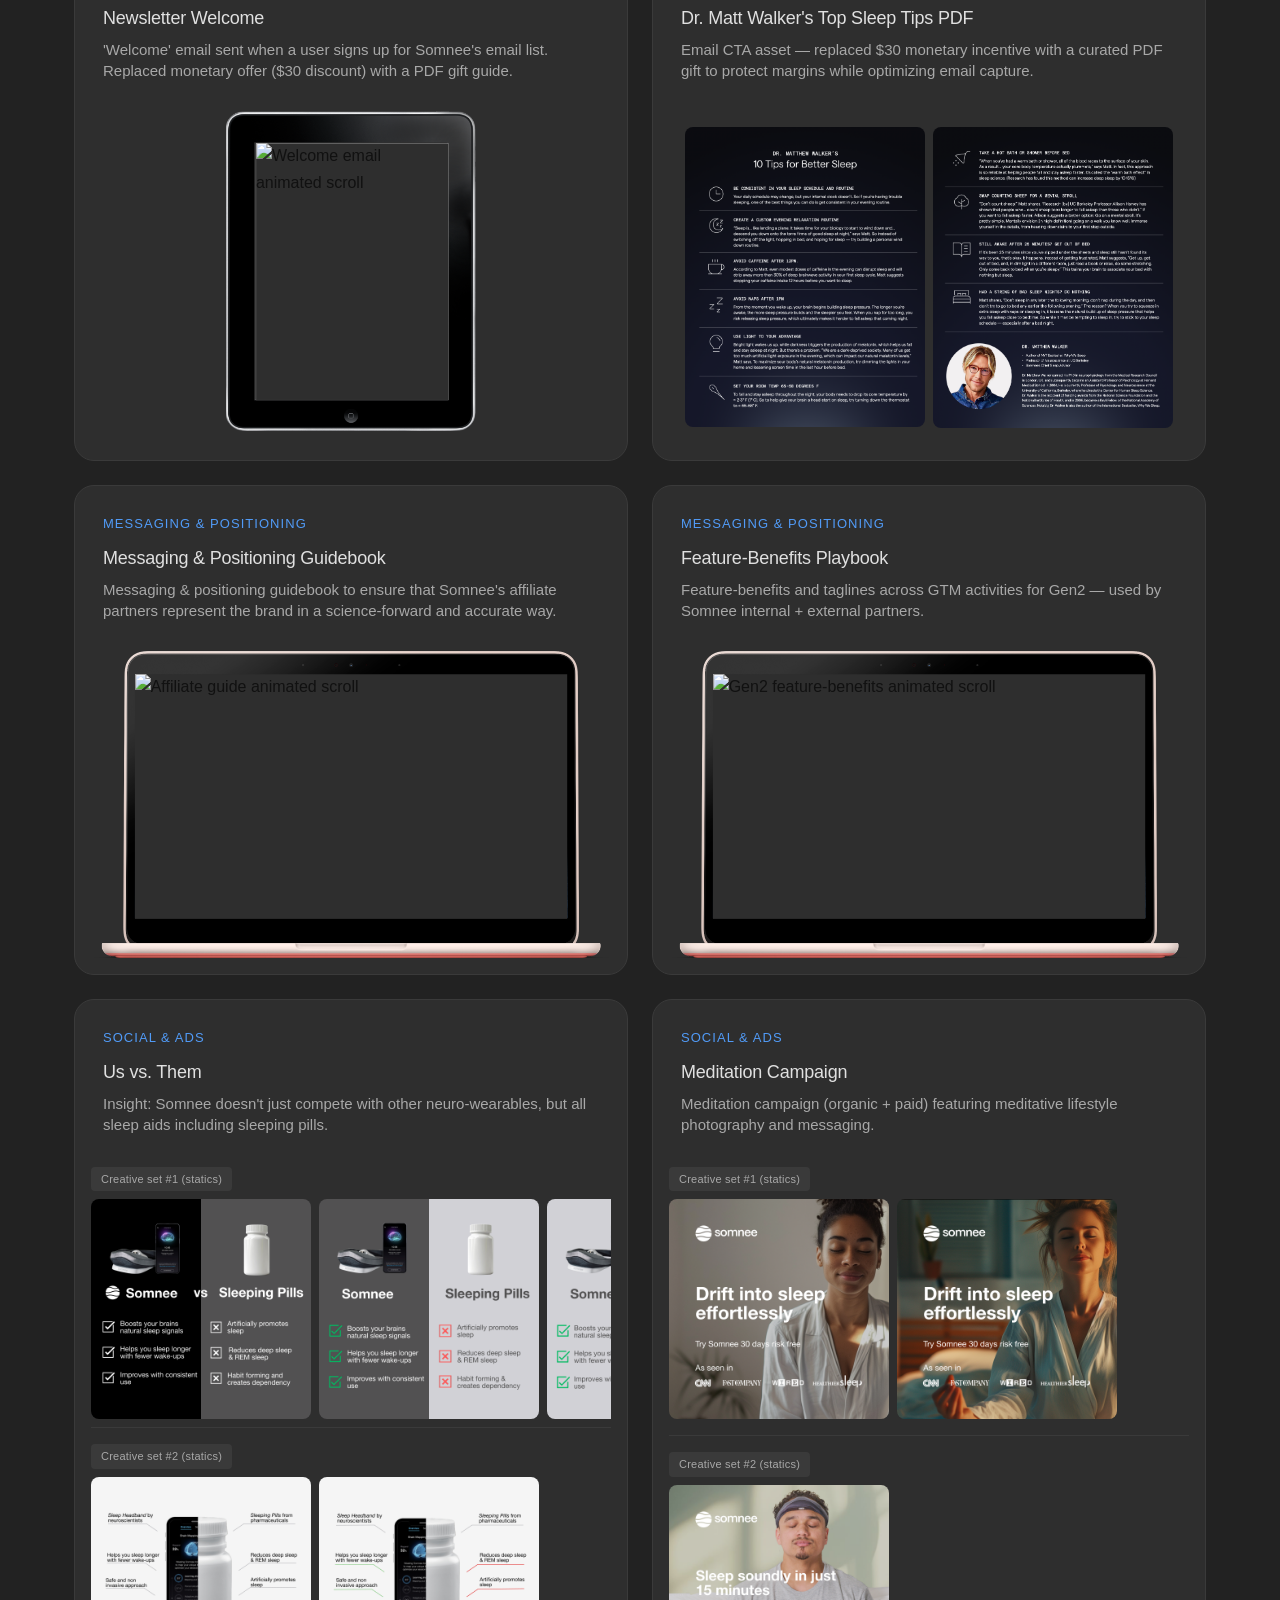
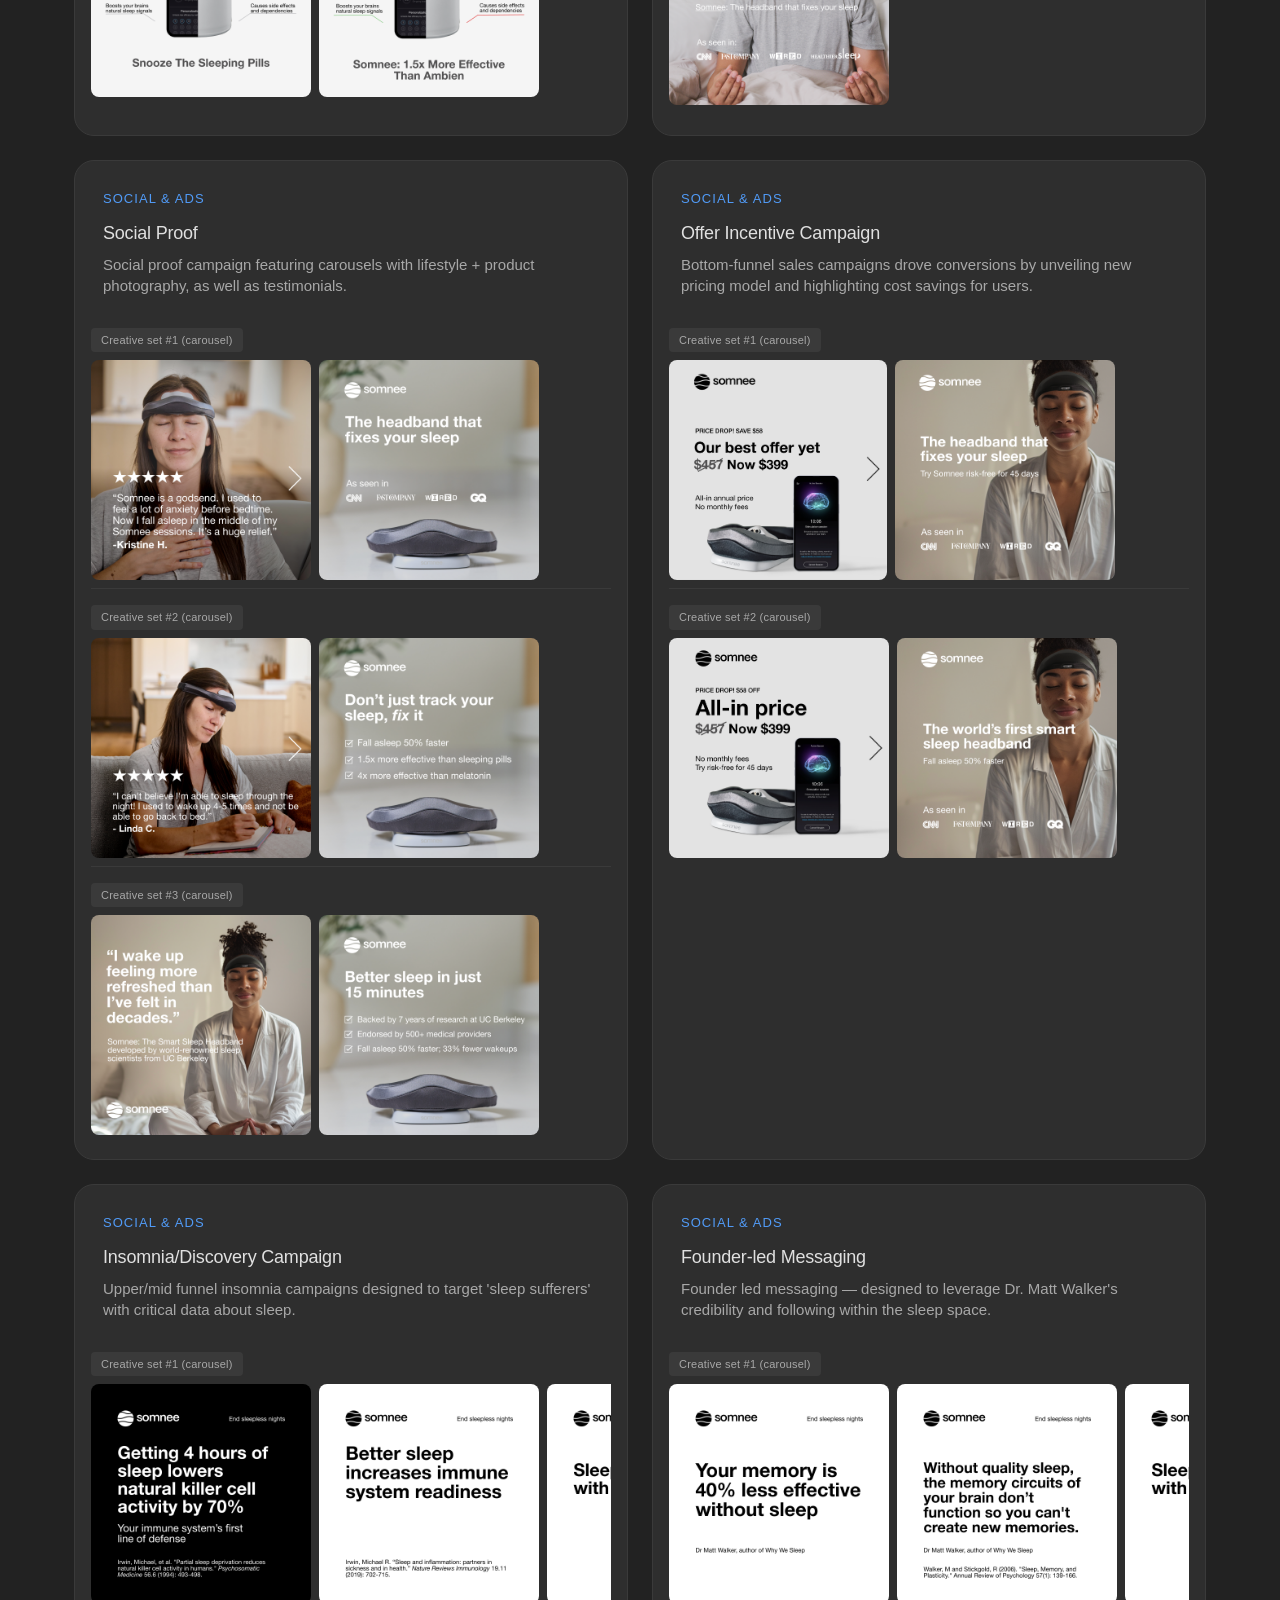
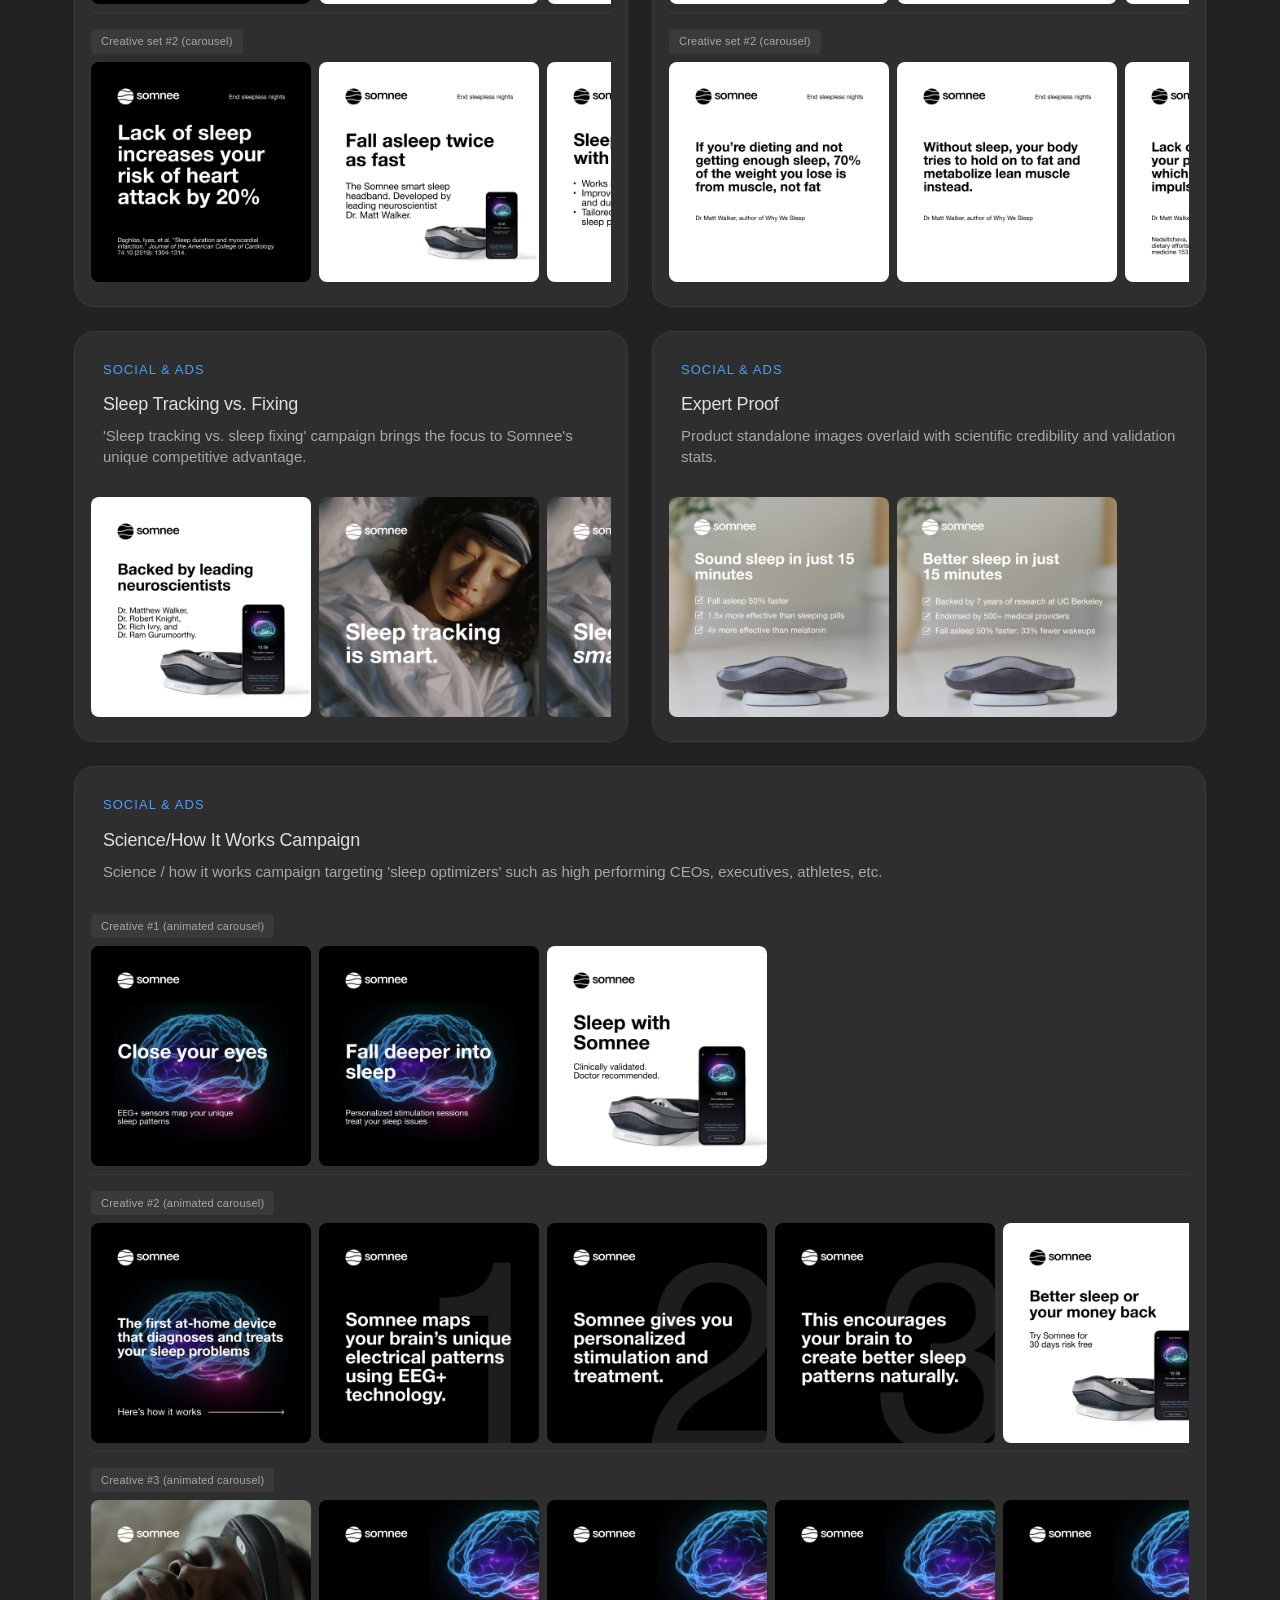
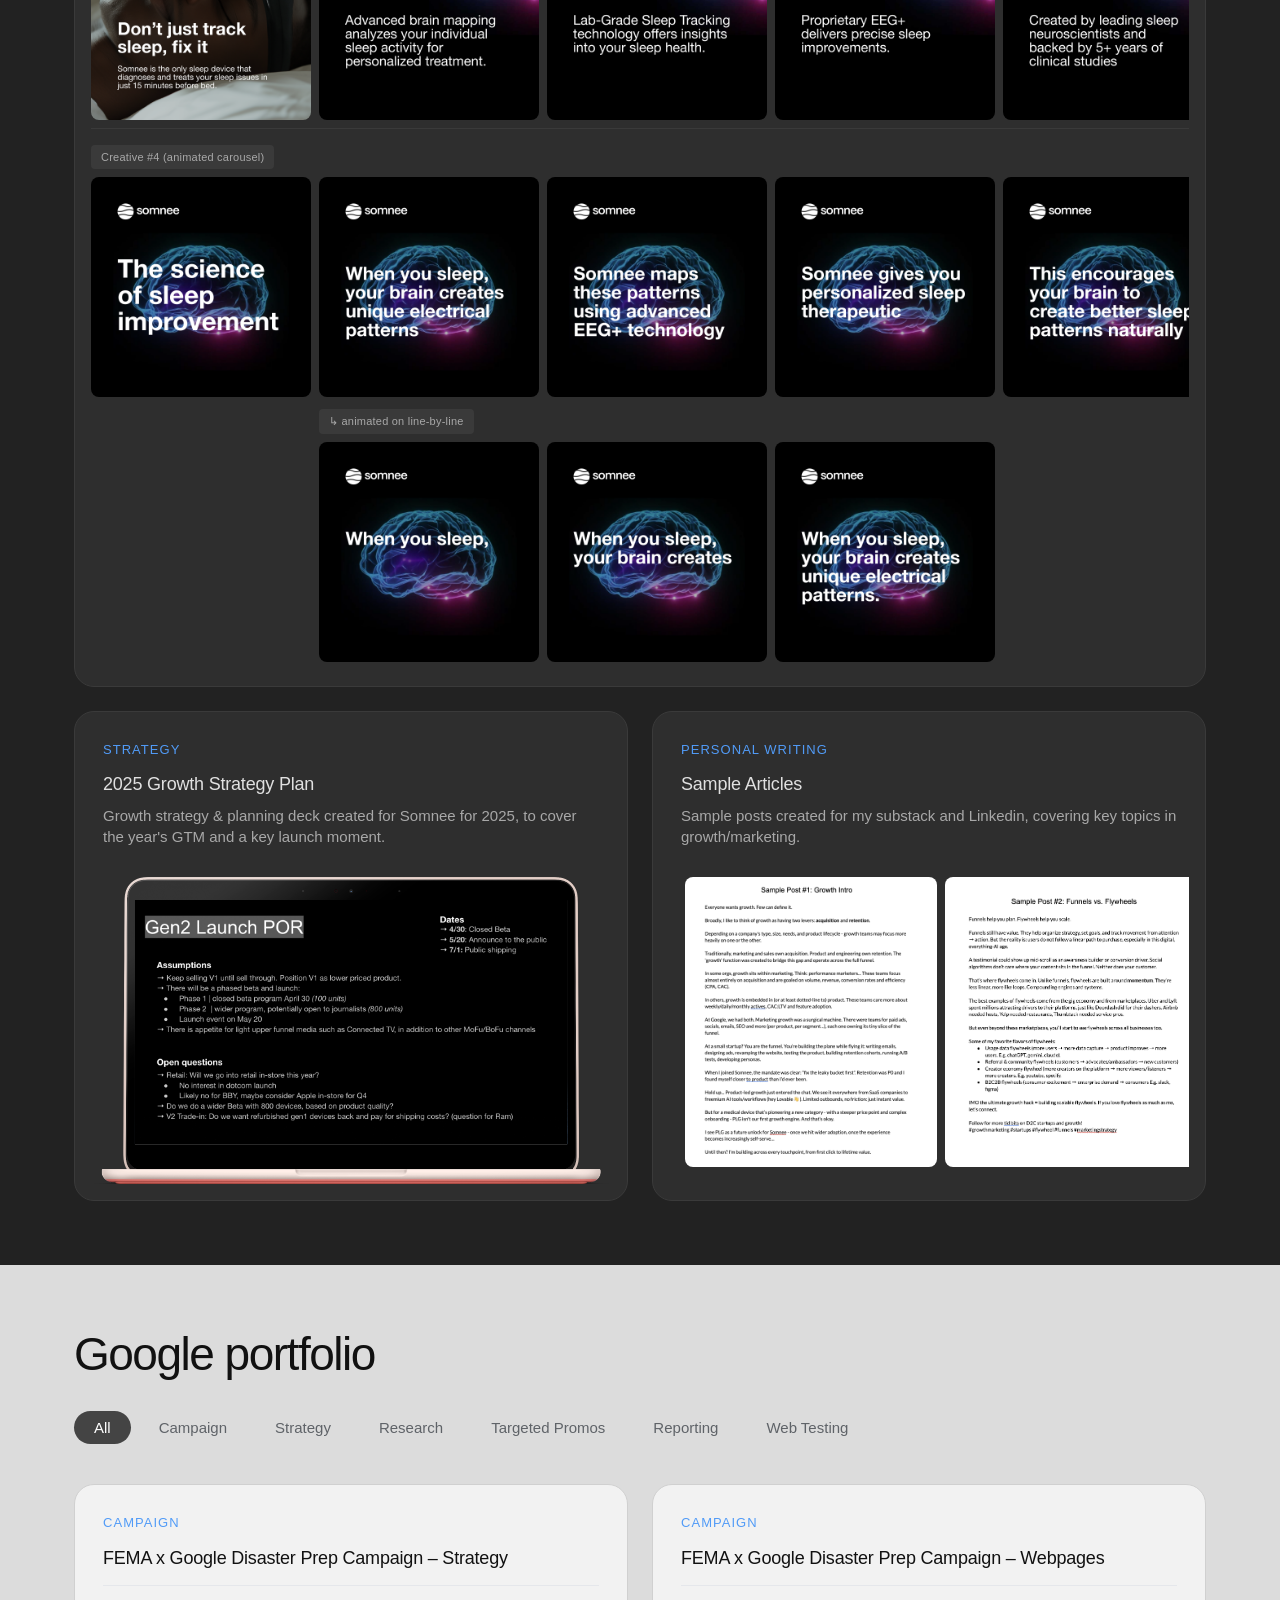
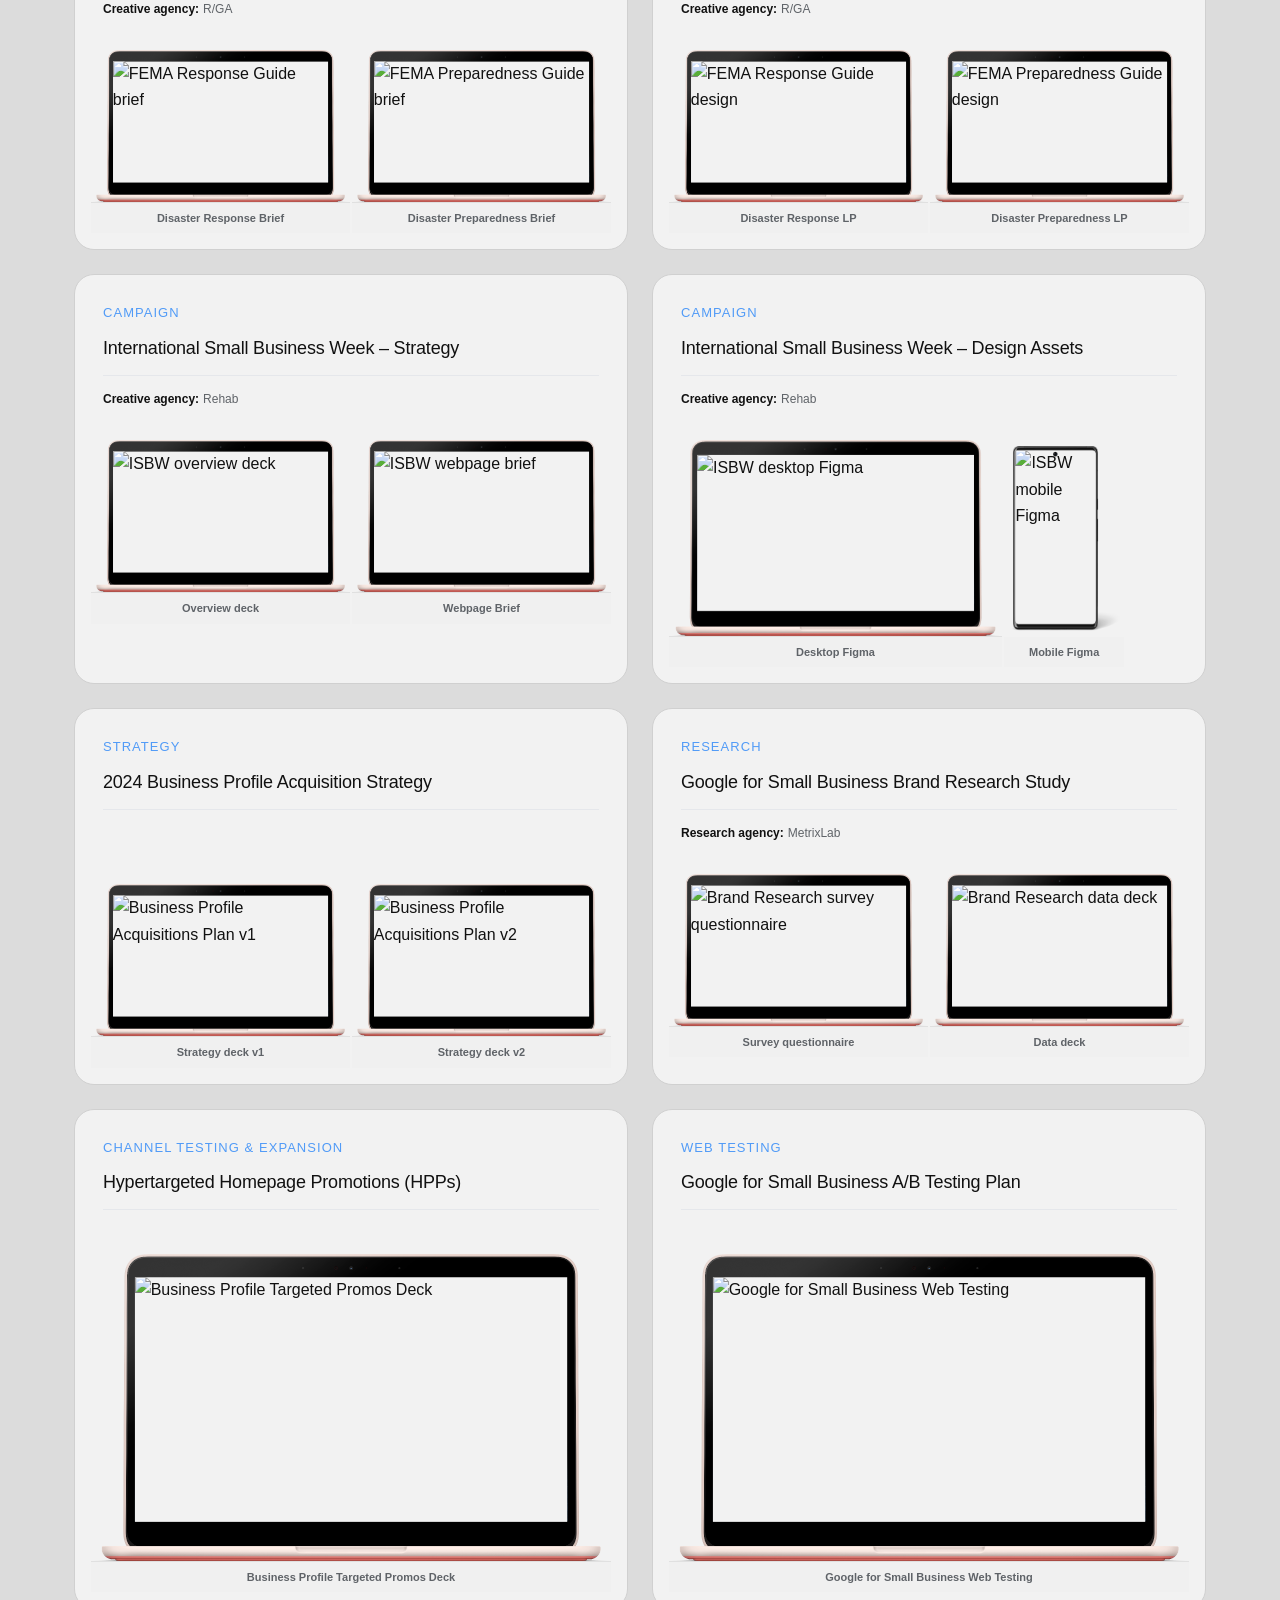
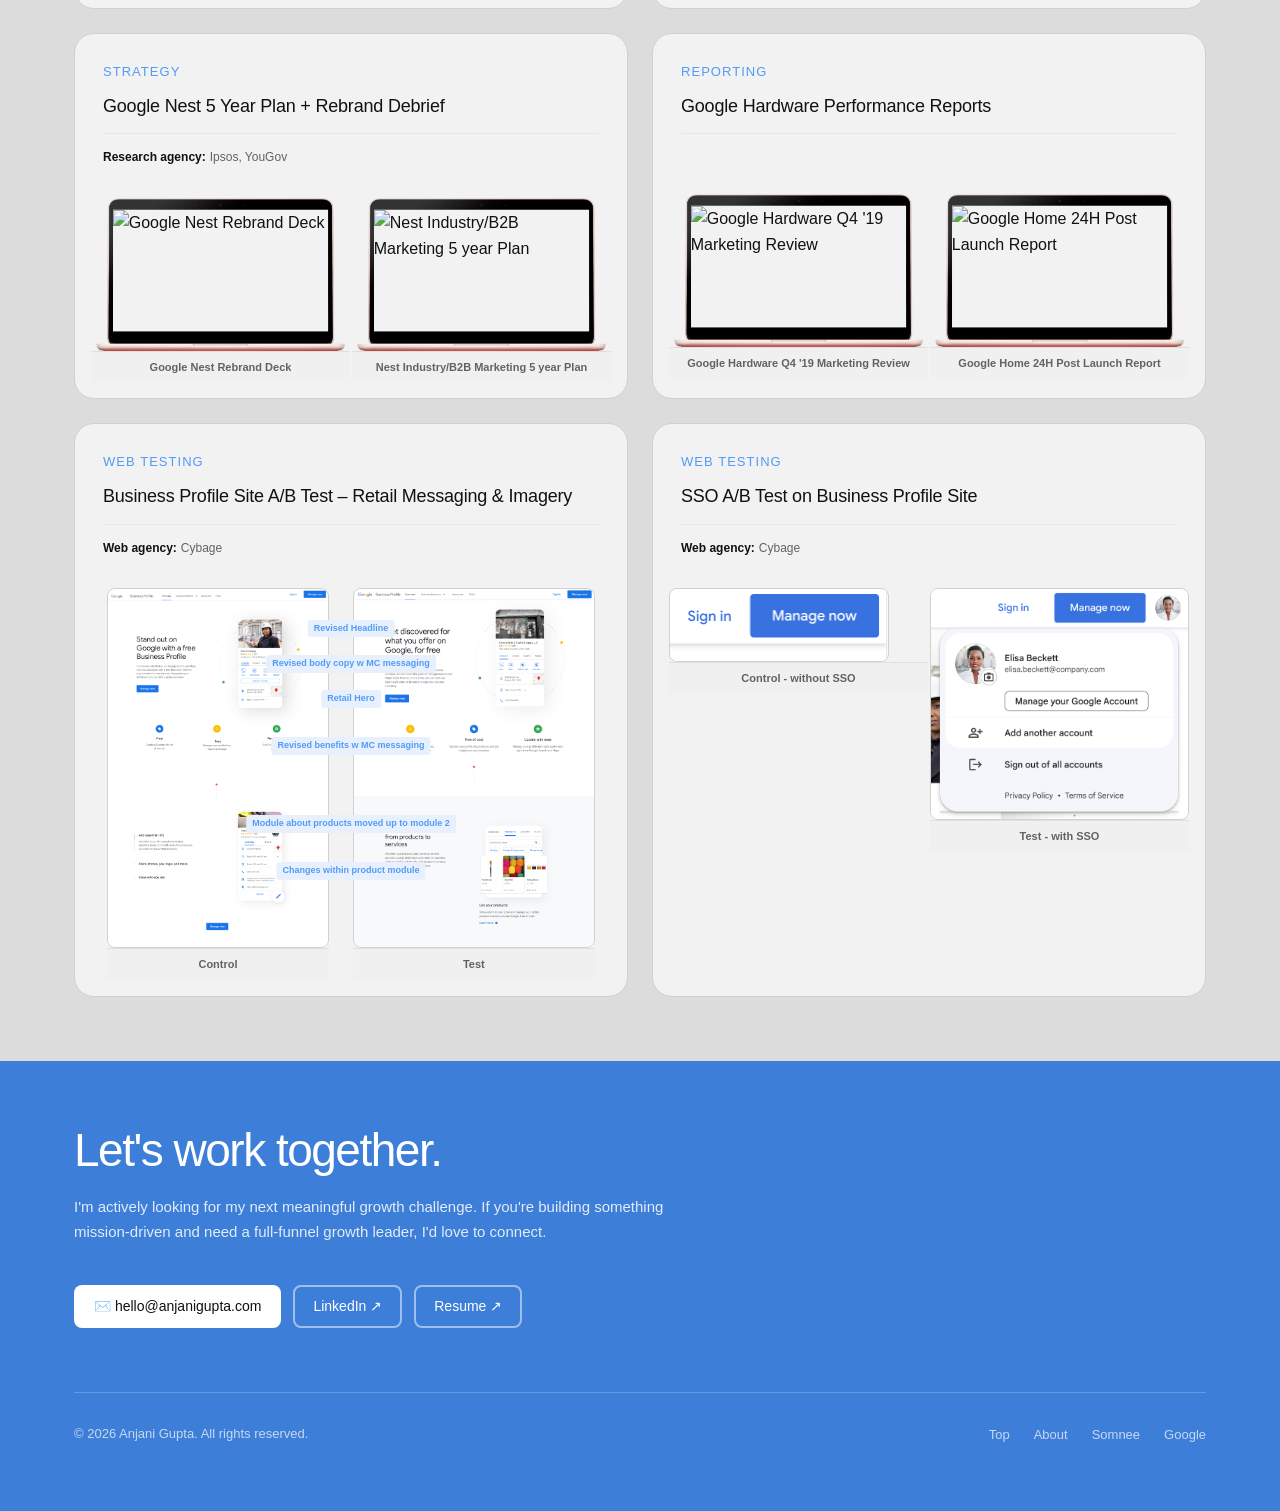
==== commit 1bff2cb1: "Style updates: outlined A/B cards, blue endcard, Gmail CTAs - Add .ab-outlined class (thin grey bord" ====
--- a/index.html
+++ b/index.html
@@ -18,7 +18,7 @@
       <li><a href="#projects">Projects</a></li>
       <li><a href="#somnee">Somnee</a></li>
       <li><a href="#google">Google</a></li>
-      <li><a href="#contact" class="btn btn-dark nav-cta">Get In Touch</a></li>
+      <li><a href="https://mail.google.com/mail/?view=cm&to=hello@anjanigupta.com" target="_blank" class="btn btn-dark nav-cta">Get In Touch</a></li>
     </ul>
     <button class="nav-hamburger" aria-label="Menu">
       <span></span><span></span><span></span>
@@ -45,7 +45,7 @@
           <a href="https://www.linkedin.com/in/anjanigupta/" target="_blank" class="btn btn-outline">
             LinkedIn
           </a>
-          <a href="mailto:hello@anjanigupta.com" class="btn btn-outline">
+          <a href="https://mail.google.com/mail/?view=cm&to=hello@anjanigupta.com" target="_blank" class="btn btn-outline">
             Email Me
           </a>
         </div>
@@ -1085,45 +1085,16 @@
         </div>
       </div>
 
-      <!-- WEB TESTING: Site Migration A/B Test -->
-      <div class="portfolio-card" data-group="google" data-category="testing">
-        <div class="card-media">
-          <div class="gif-row cols-2">
-            <div class="gif-labeled-wrap">
-              <div class="device-frame-wrap df-laptop">
-                <img class="df-frame" src="assets/media/image30.png" alt="" />
-                <img class="df-gif" src="assets/media/image124.gif" alt="Control site" loading="lazy" />
-              </div>
-              <div class="gif-doc-label">Control site</div>
-            </div>
-            <div class="gif-labeled-wrap">
-              <div class="device-frame-wrap df-laptop">
-                <img class="df-frame" src="assets/media/image30.png" alt="" />
-                <img class="df-gif" src="assets/media/image127.gif" alt="Test site" loading="lazy" />
-              </div>
-              <div class="gif-doc-label">Test site</div>
-            </div>
-          </div>
-        </div>
-        <div class="card-body">
-          <span class="card-category cat-testing">Web Testing</span>
-          <h3 class="card-title">Business Profile Site A/B Test</h3>
-          <div class="card-meta">
-            <span class="card-meta-item"><strong>Web agency:</strong> Cybage</span>
-          </div>
-        </div>
-      </div>
-
       <!-- WEB TESTING: Retail Omnichannel A/B Test -->
       <div class="portfolio-card" data-group="google" data-category="testing">
         <div class="card-media">
           <div class="ab-annotated-row">
             <div class="ab-annotated-img">
-              <img src="assets/media/image111.png" alt="Retail omnichannel control" loading="lazy" />
+              <img src="assets/media/image111.png" alt="Retail omnichannel control" loading="lazy" class="ab-outlined" />
               <div class="gif-doc-label">Control</div>
             </div>
             <div class="ab-annotated-img">
-              <img src="assets/media/image110.png" alt="Retail omnichannel test" loading="lazy" />
+              <img src="assets/media/image110.png" alt="Retail omnichannel test" loading="lazy" class="ab-outlined" />
               <div class="gif-doc-label">Test</div>
             </div>
             <span class="ab-tag" style="top: 8%;">Revised Headline</span>
@@ -1146,20 +1117,23 @@
       <!-- WEB TESTING: SSO A/B Test -->
       <div class="portfolio-card" data-group="google" data-category="testing">
         <div class="card-media">
-          <div class="ab-grid">
-            <div class="ab-cell">
-              <span class="ab-label control">CONTROL - without SSO</span>
-              <img src="assets/media/image120.png" alt="SSO control" loading="lazy" />
-            </div>
-            <div class="ab-cell">
-              <span class="ab-label test">TEST - with SSO</span>
-              <img src="assets/media/image118.png" alt="SSO test" loading="lazy" />
+          <div class="gif-row cols-2">
+            <div class="gif-labeled-wrap">
+              <img src="assets/media/image120.png" alt="SSO control" loading="lazy" class="ab-outlined" style="max-width: 85%;" />
+              <div class="gif-doc-label">Control - without SSO</div>
+            </div>
+            <div class="gif-labeled-wrap">
+              <img src="assets/media/image118.png" alt="SSO test" loading="lazy" class="ab-outlined" />
+              <div class="gif-doc-label">Test - with SSO</div>
             </div>
           </div>
         </div>
         <div class="card-body">
           <span class="card-category cat-testing">Web Testing</span>
-          <p class="card-desc">'Do no harm' A/B test to ensure no negative impact on acquisitions metrics from addition of login functionality (single sign on).</p>
+          <h3 class="card-title">SSO A/B Test on Business Profile Site</h3>
+          <div class="card-meta">
+            <span class="card-meta-item"><strong>Web agency:</strong> Cybage</span>
+          </div>
         </div>
       </div>
 
@@ -1176,7 +1150,7 @@
         I'm actively looking for my next meaningful growth challenge. If you're building something mission-driven and need a full-funnel growth leader, I'd love to connect.
       </p>
       <div class="contact-links">
-        <a href="mailto:hello@anjanigupta.com" class="btn btn-dark">
+        <a href="https://mail.google.com/mail/?view=cm&to=hello@anjanigupta.com" target="_blank" class="btn btn-dark">
           ✉️ hello@anjanigupta.com
         </a>
         <a href="https://www.linkedin.com/in/anjanigupta/" target="_blank" class="btn btn-outline">
--- a/assets/css/style.css
+++ b/assets/css/style.css
@@ -110,7 +110,7 @@
 .nav-links a:hover { color: var(--dark); }
 
 .nav-cta {
-  background: var(--blue) !important;
+  background: #3d7ed9 !important;
   color: var(--white) !important;
   padding: 8px 18px;
   border-radius: 8px;
@@ -120,7 +120,7 @@
 }
 
 .nav-cta:hover {
-  background: #707070 !important;
+  background: #2d6bc4 !important;
   color: #ffffff !important;
 }
 
@@ -216,27 +216,27 @@
 }
 
 .btn-dark {
-  background: var(--blue);
+  background: var(--white);
+  color: var(--dark);
+}
+
+.btn-dark:hover {
+  background: #e0e0e0;
+  color: var(--dark);
+  transform: translateY(-1px);
+  box-shadow: 0 6px 20px rgba(0,0,0,0.2);
+}
+
+.btn-outline {
+  background: transparent;
   color: var(--white);
-}
-
-.btn-dark:hover {
-  background: #707070;
+  border-color: rgba(255,255,255,0.5);
+}
+
+.btn-outline:hover {
+  background: rgba(255,255,255,0.15);
   color: #ffffff;
-  transform: translateY(-1px);
-  box-shadow: 0 6px 20px rgba(0,0,0,0.3);
-}
-
-.btn-outline {
-  background: var(--blue);
-  color: var(--white);
-  border-color: var(--blue);
-}
-
-.btn-outline:hover {
-  background: #707070;
-  color: #ffffff;
-  border-color: #707070;
+  border-color: rgba(255,255,255,0.8);
   transform: translateY(-1px);
 }
 
@@ -1622,29 +1622,36 @@
   height: 290px;
 }
 
+.ab-outlined {
+  border: 1px solid #d1d1d1;
+  border-radius: 8px;
+}
+
 .ab-annotated-row {
   position: relative;
   display: flex;
   justify-content: center;
   align-items: flex-start;
   gap: 24px;
-  padding: 16px;
+  padding: 0 16px;
 }
 .ab-annotated-img {
   flex: 0 1 auto;
   text-align: center;
 }
 .ab-annotated-img img {
-  height: 480px;
+  height: 360px;
   width: auto;
   border-radius: 8px;
   display: block;
+  object-fit: cover;
+  object-position: top;
 }
 .ab-tag {
   position: absolute;
   left: 50%;
   transform: translateX(-50%);
-  background: var(--lime);
+  background: #e8f0fe;
   color: var(--blue);
   font-family: var(--font);
   font-size: 9px;
@@ -1744,7 +1751,7 @@
    Contact / Footer
    ========================================= */
 #contact {
-  background: var(--lime);
+  background: #3d7ed9;
   padding: 64px 0;
 }
 
@@ -1758,13 +1765,13 @@
   letter-spacing: -1.5px;
   line-height: 1.1;
   margin-bottom: 20px;
-  color: var(--dark);
+  color: var(--white);
 }
 
 .contact-subtitle {
   font-size: 15px;
   font-weight: 400;
-  color: var(--dark);
+  color: rgba(255,255,255,0.85);
   margin-bottom: 40px;
   line-height: 1.65;
 }
@@ -1777,7 +1784,7 @@
 }
 
 .footer-bottom {
-  border-top: 1px solid rgba(0,0,0,0.12);
+  border-top: 1px solid rgba(255,255,255,0.2);
   padding-top: 28px;
   display: flex;
   align-items: center;
@@ -1788,7 +1795,7 @@
 
 .footer-copy {
   font-size: 13px;
-  color: var(--dark);
+  color: rgba(255,255,255,0.7);
 }
 
 .footer-nav {
@@ -1799,11 +1806,11 @@
 
 .footer-nav a {
   font-size: 13px;
-  color: var(--dark);
-  font-weight: 400;
-}
-
-.footer-nav a:hover { color: var(--dark); }
+  color: rgba(255,255,255,0.7);
+  font-weight: 400;
+}
+
+.footer-nav a:hover { color: var(--white); }
 
 /* =========================================
    Responsive
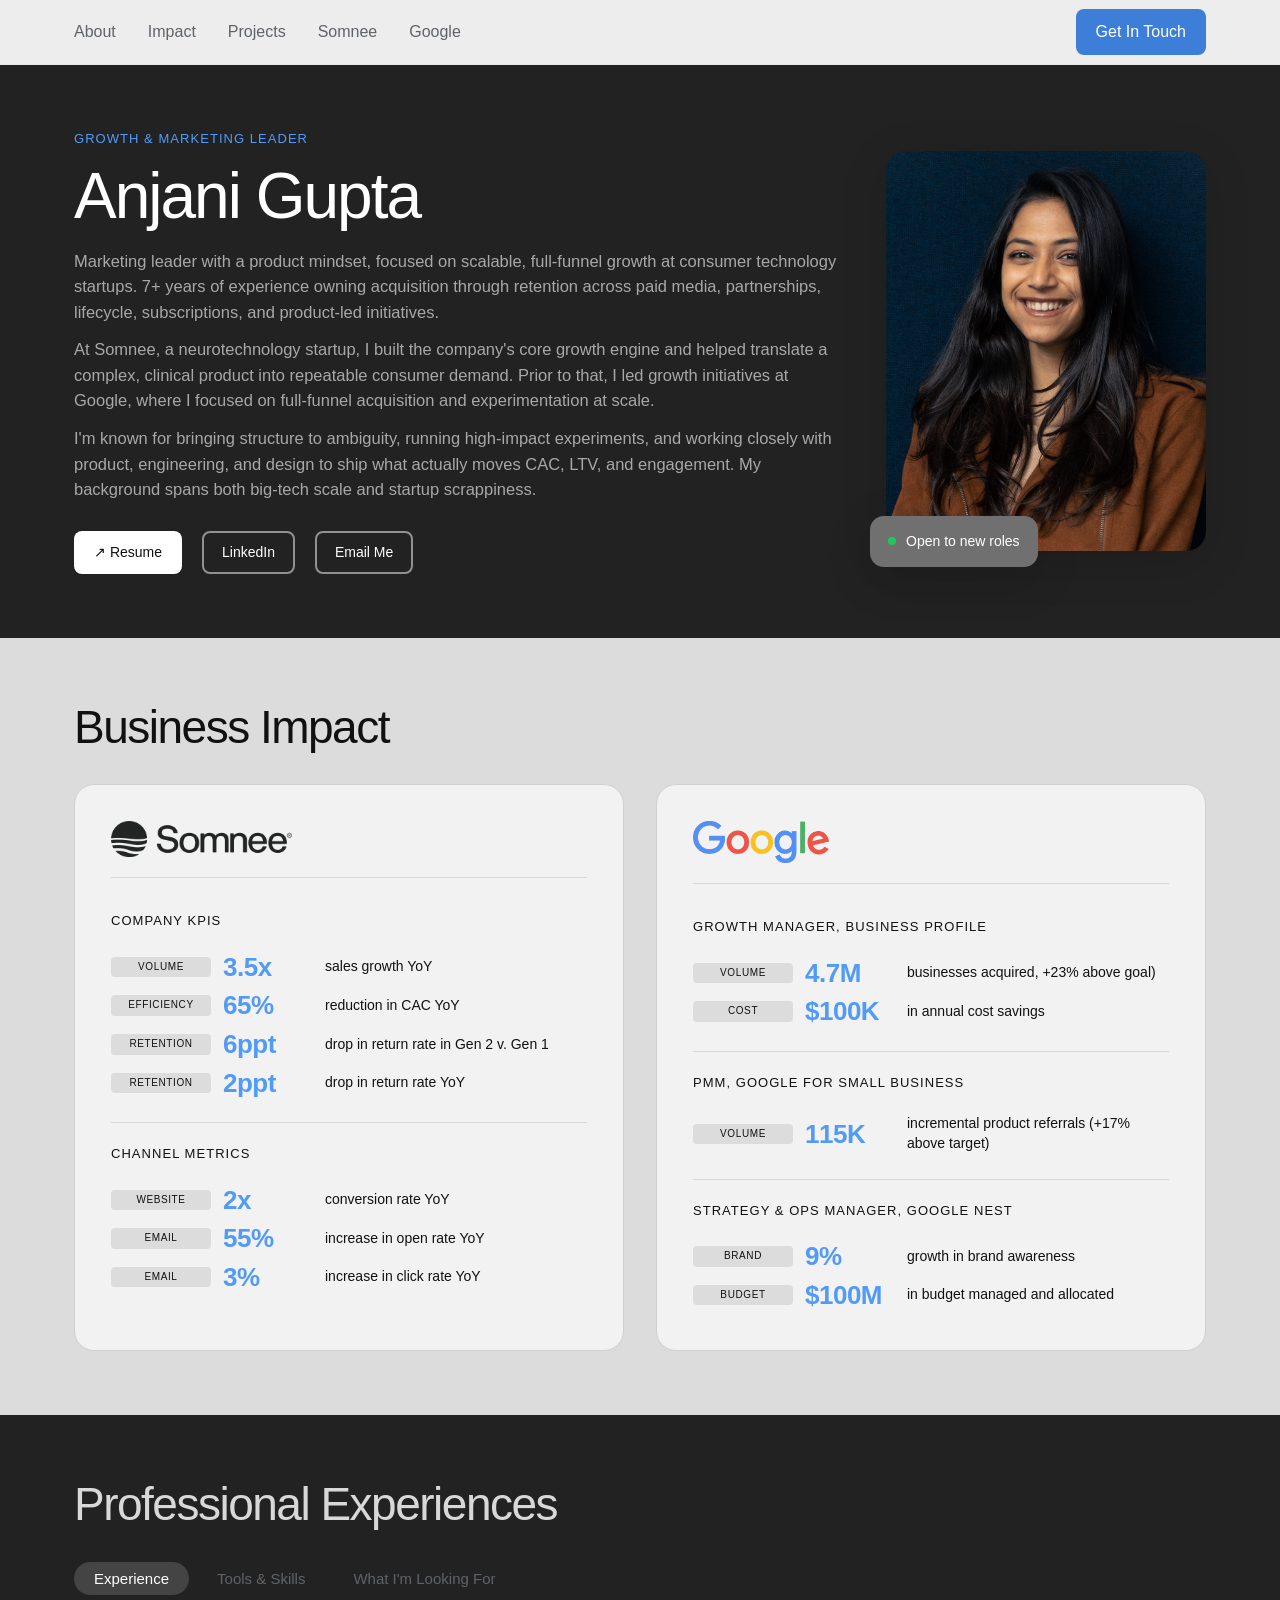
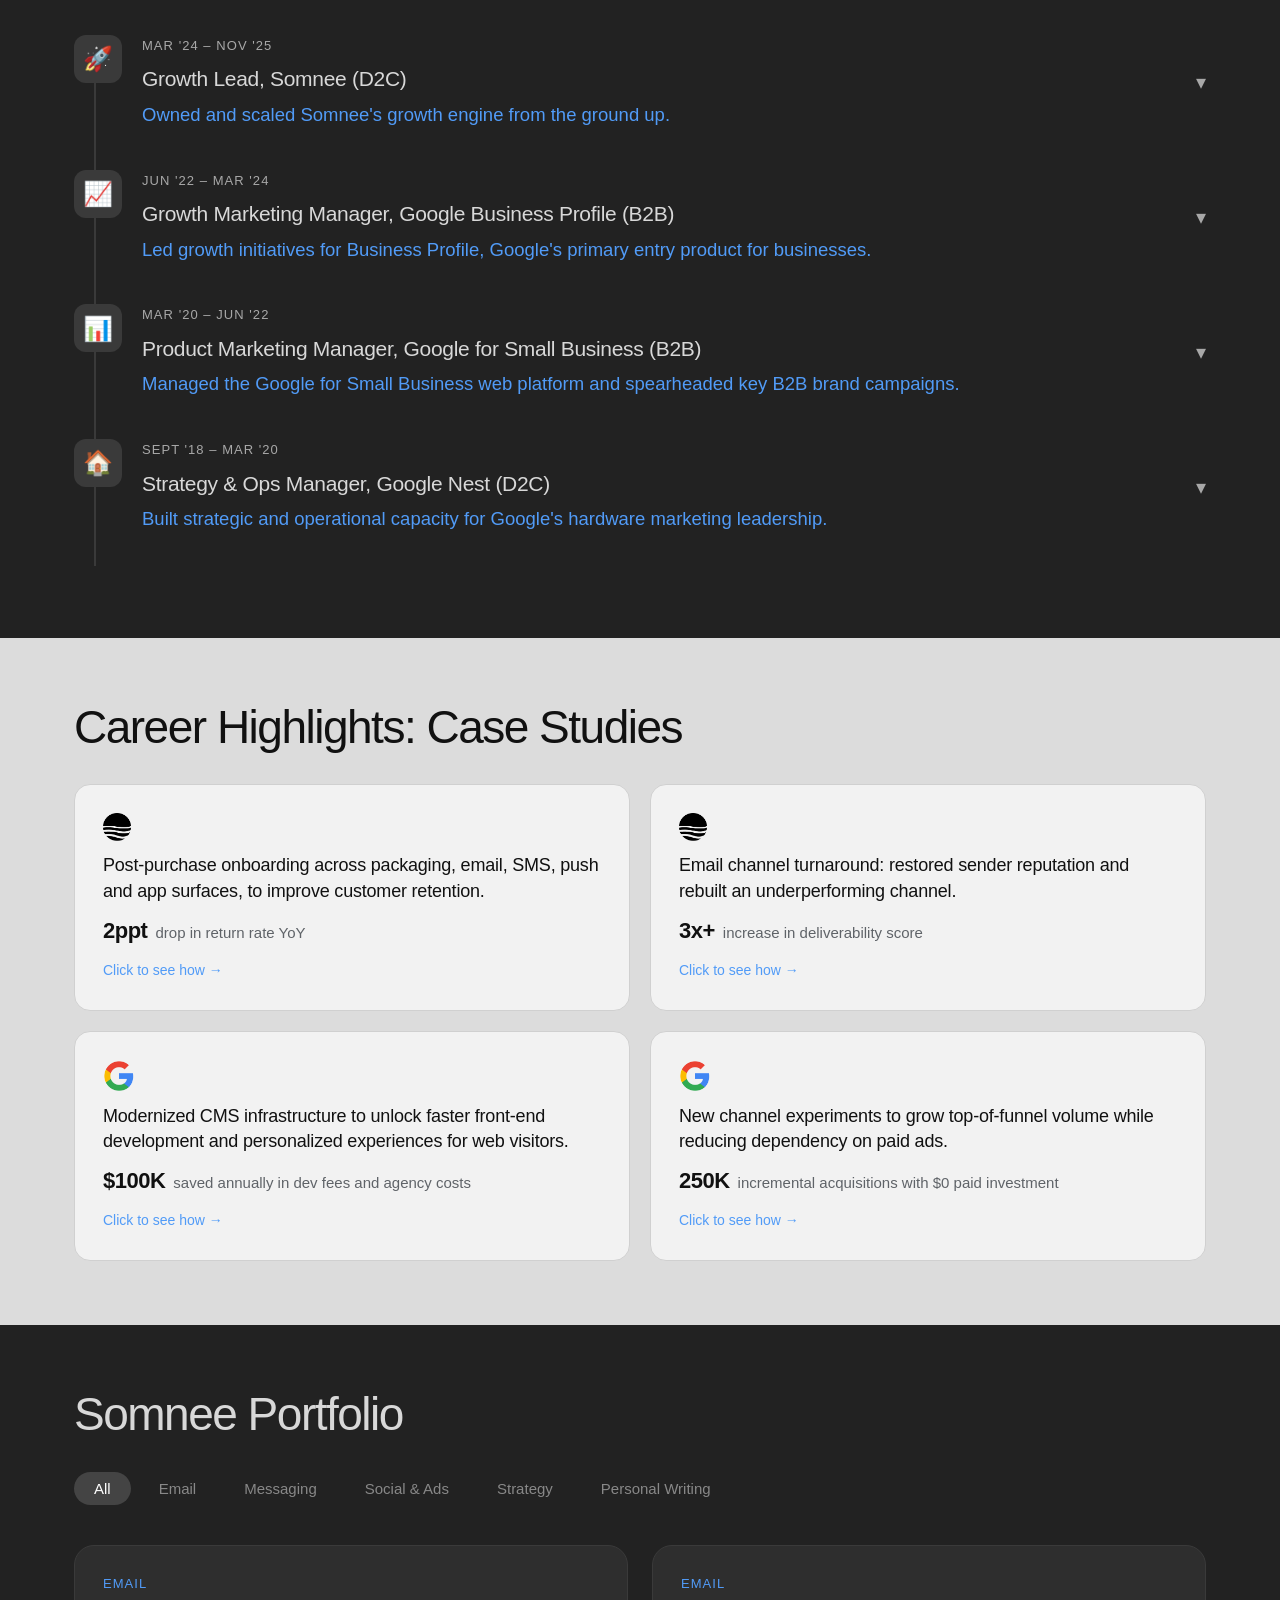
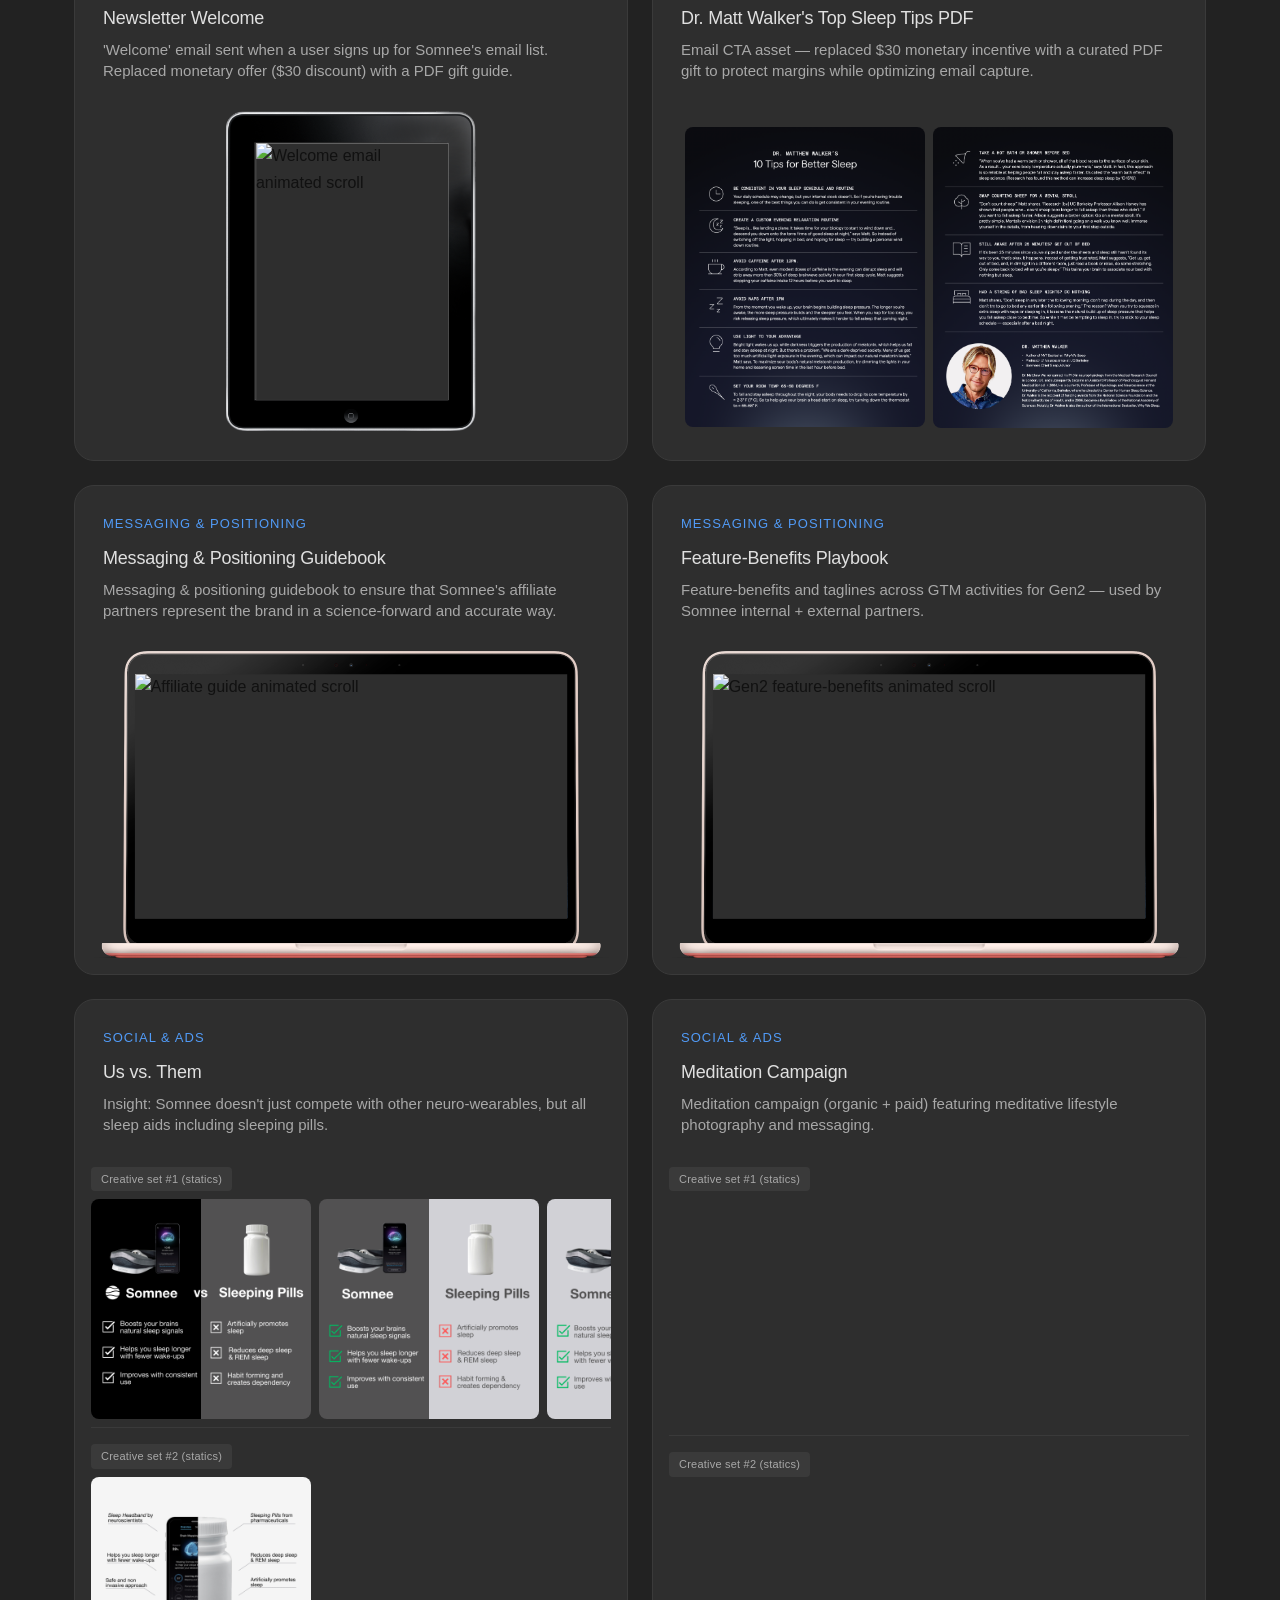
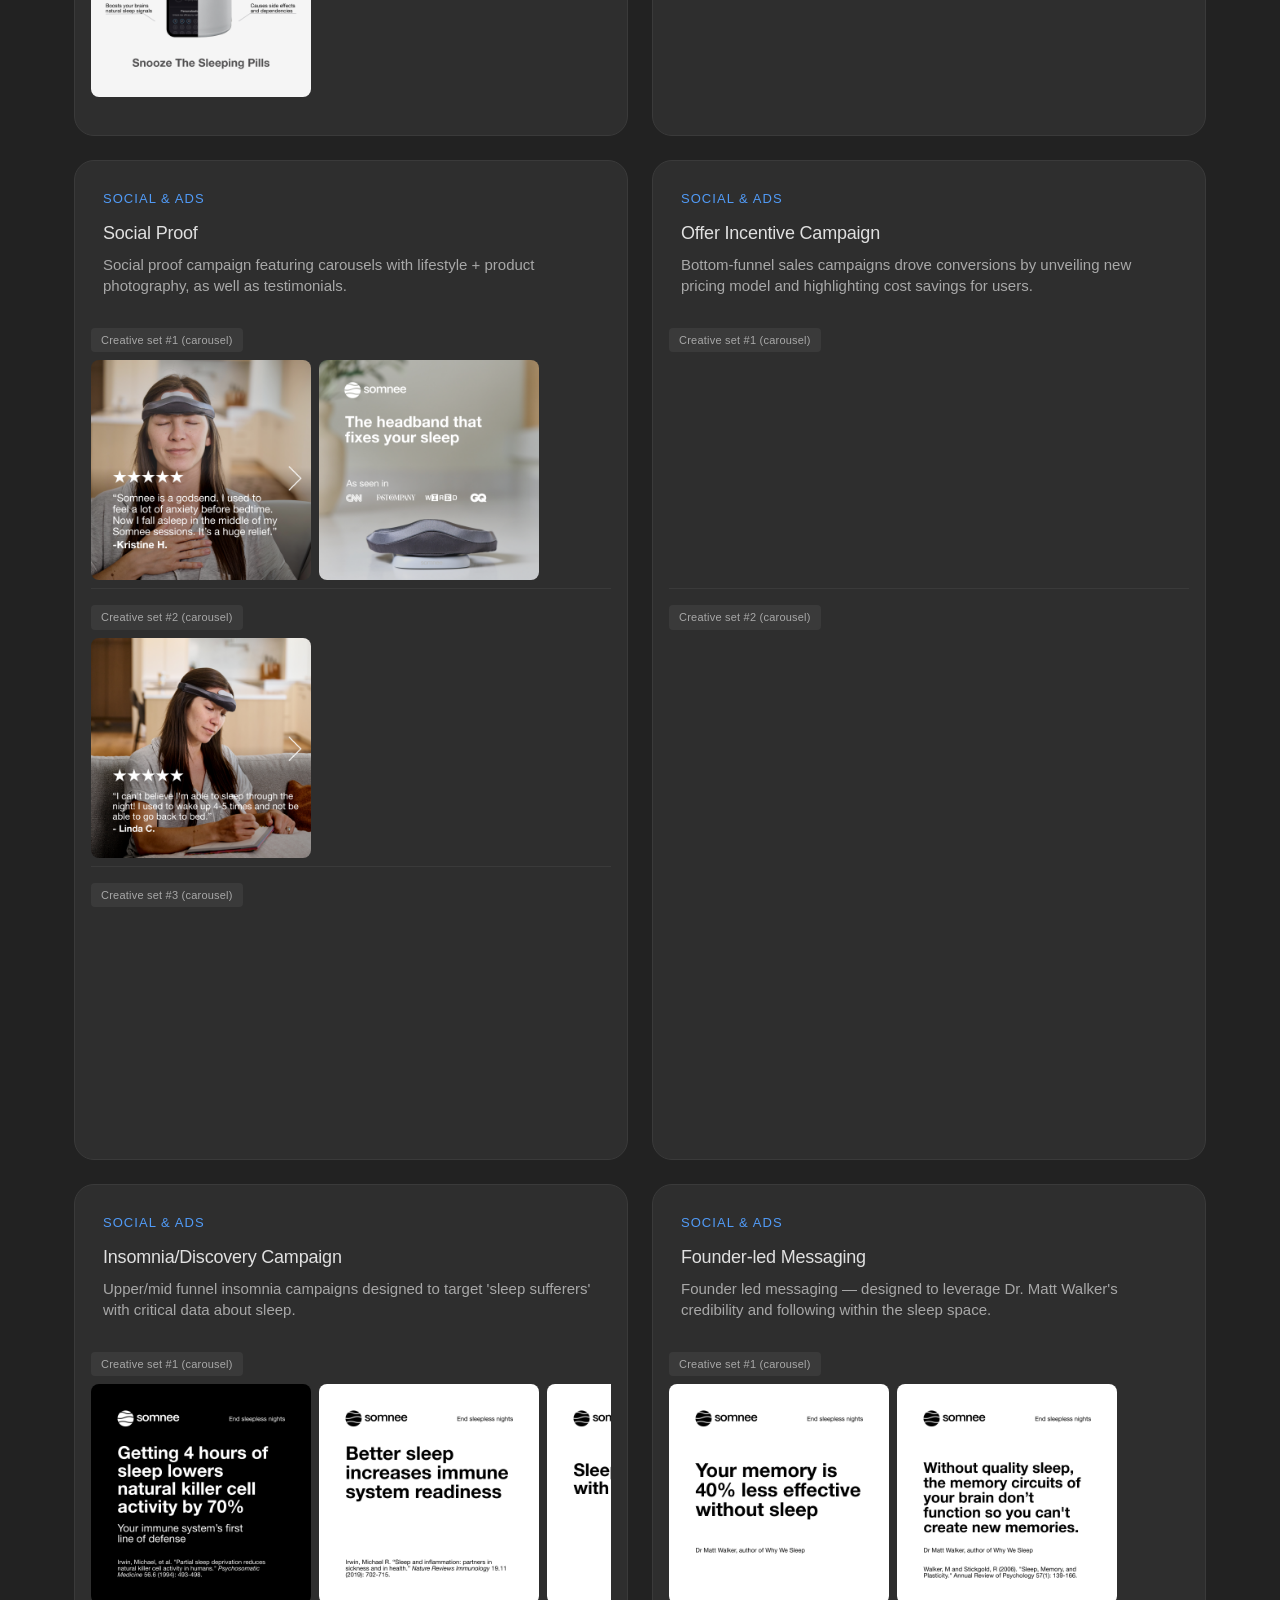
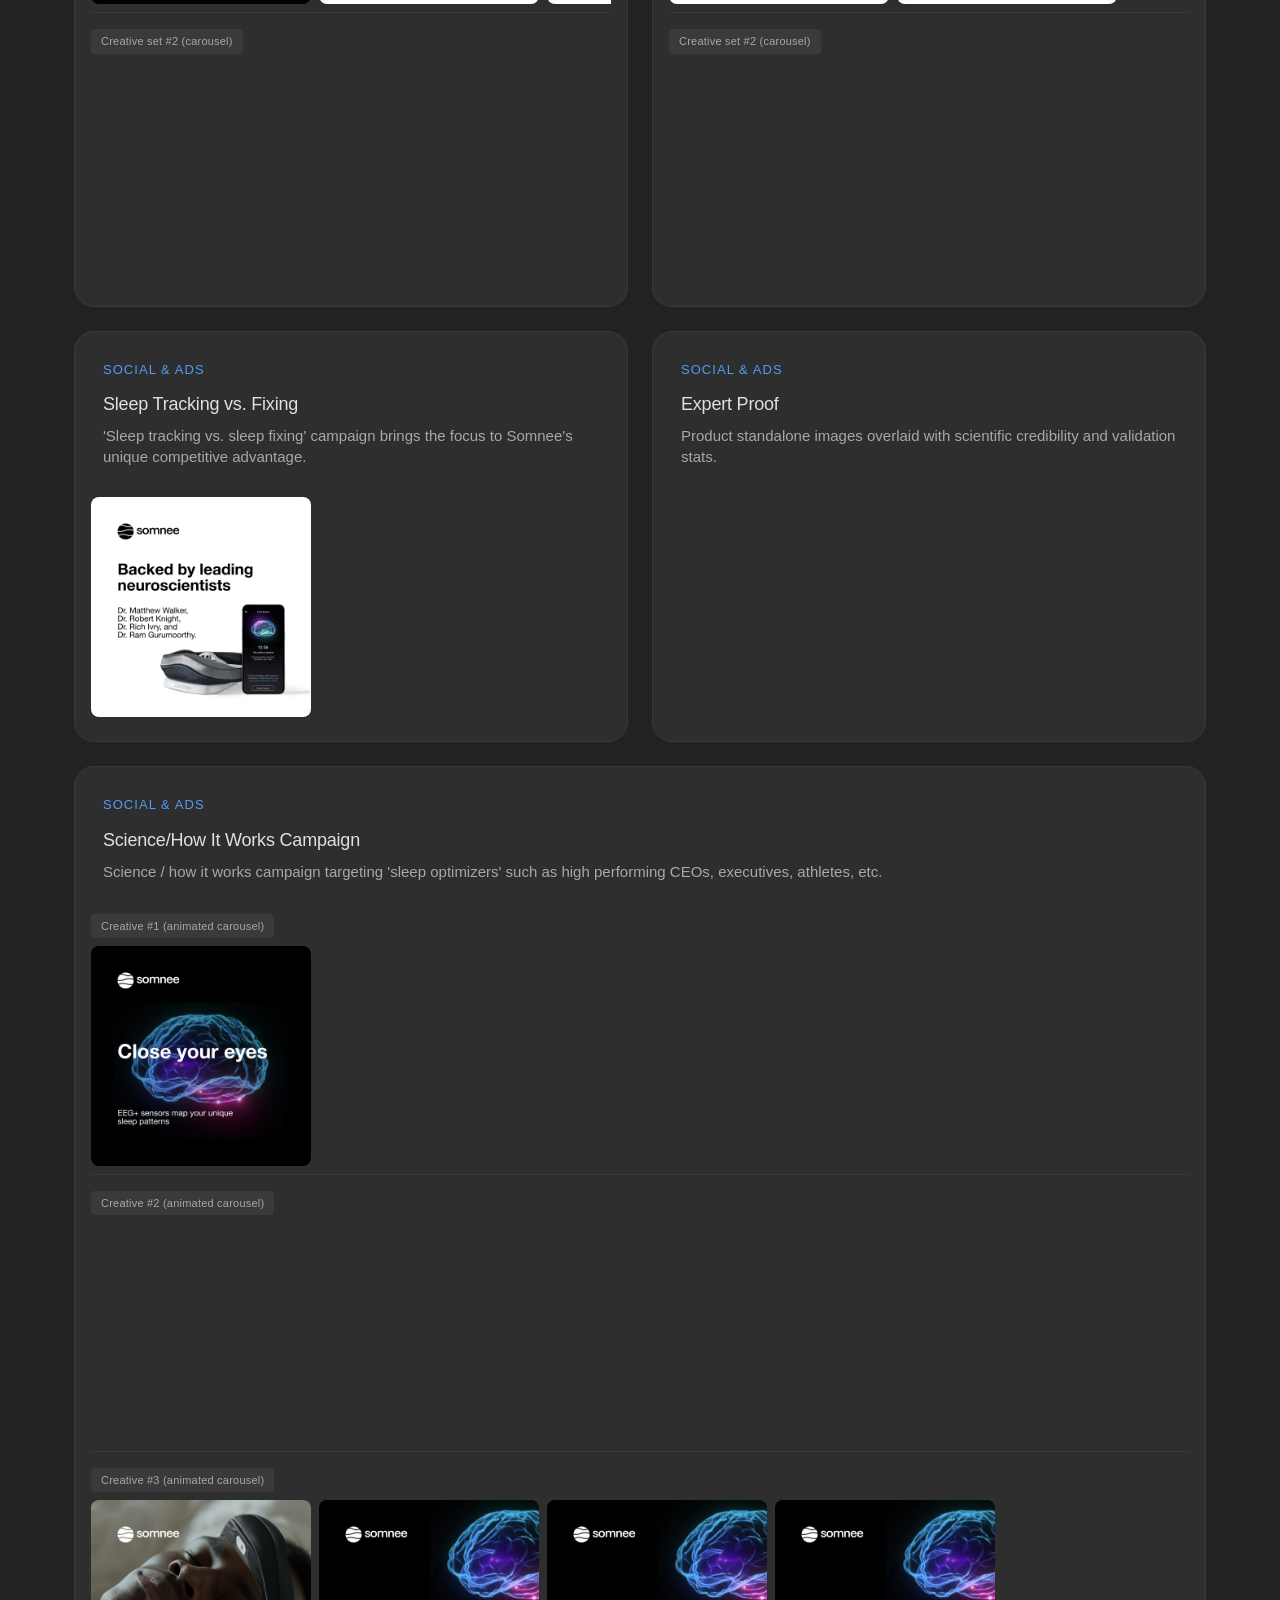
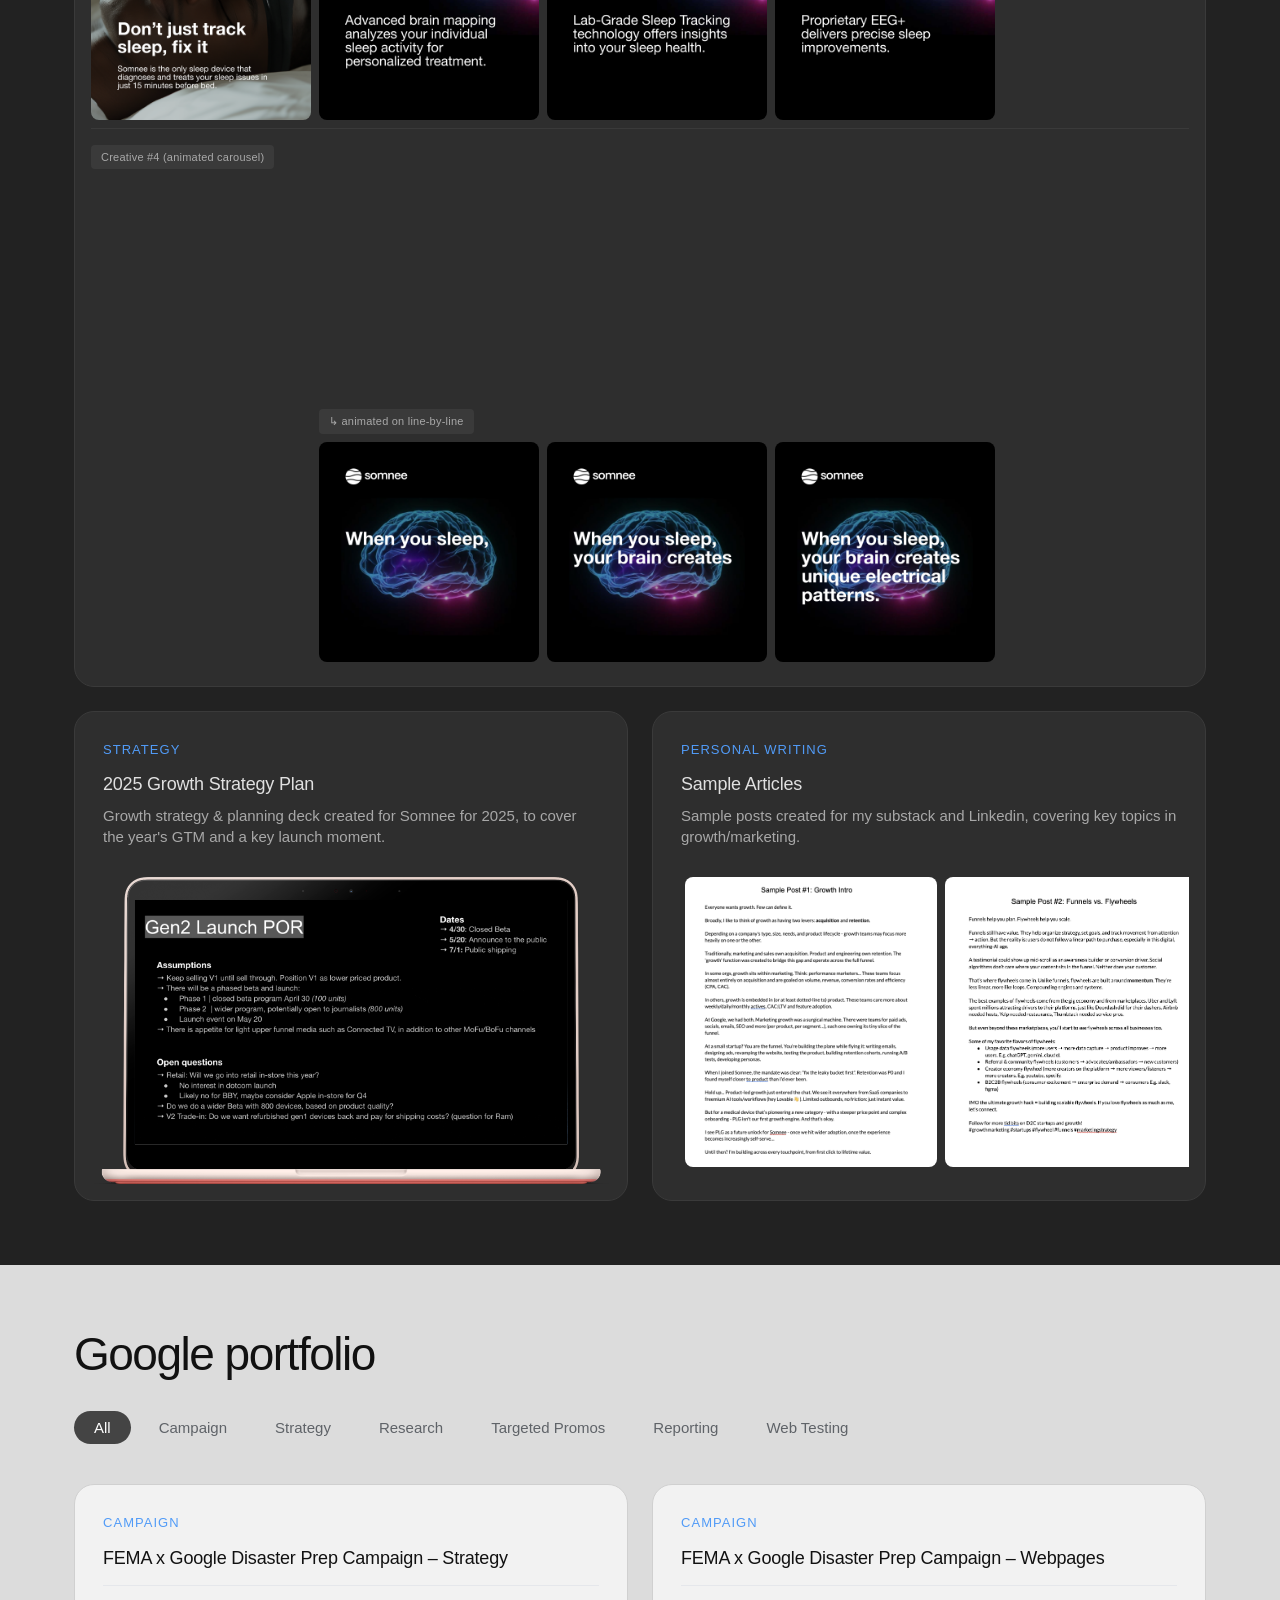
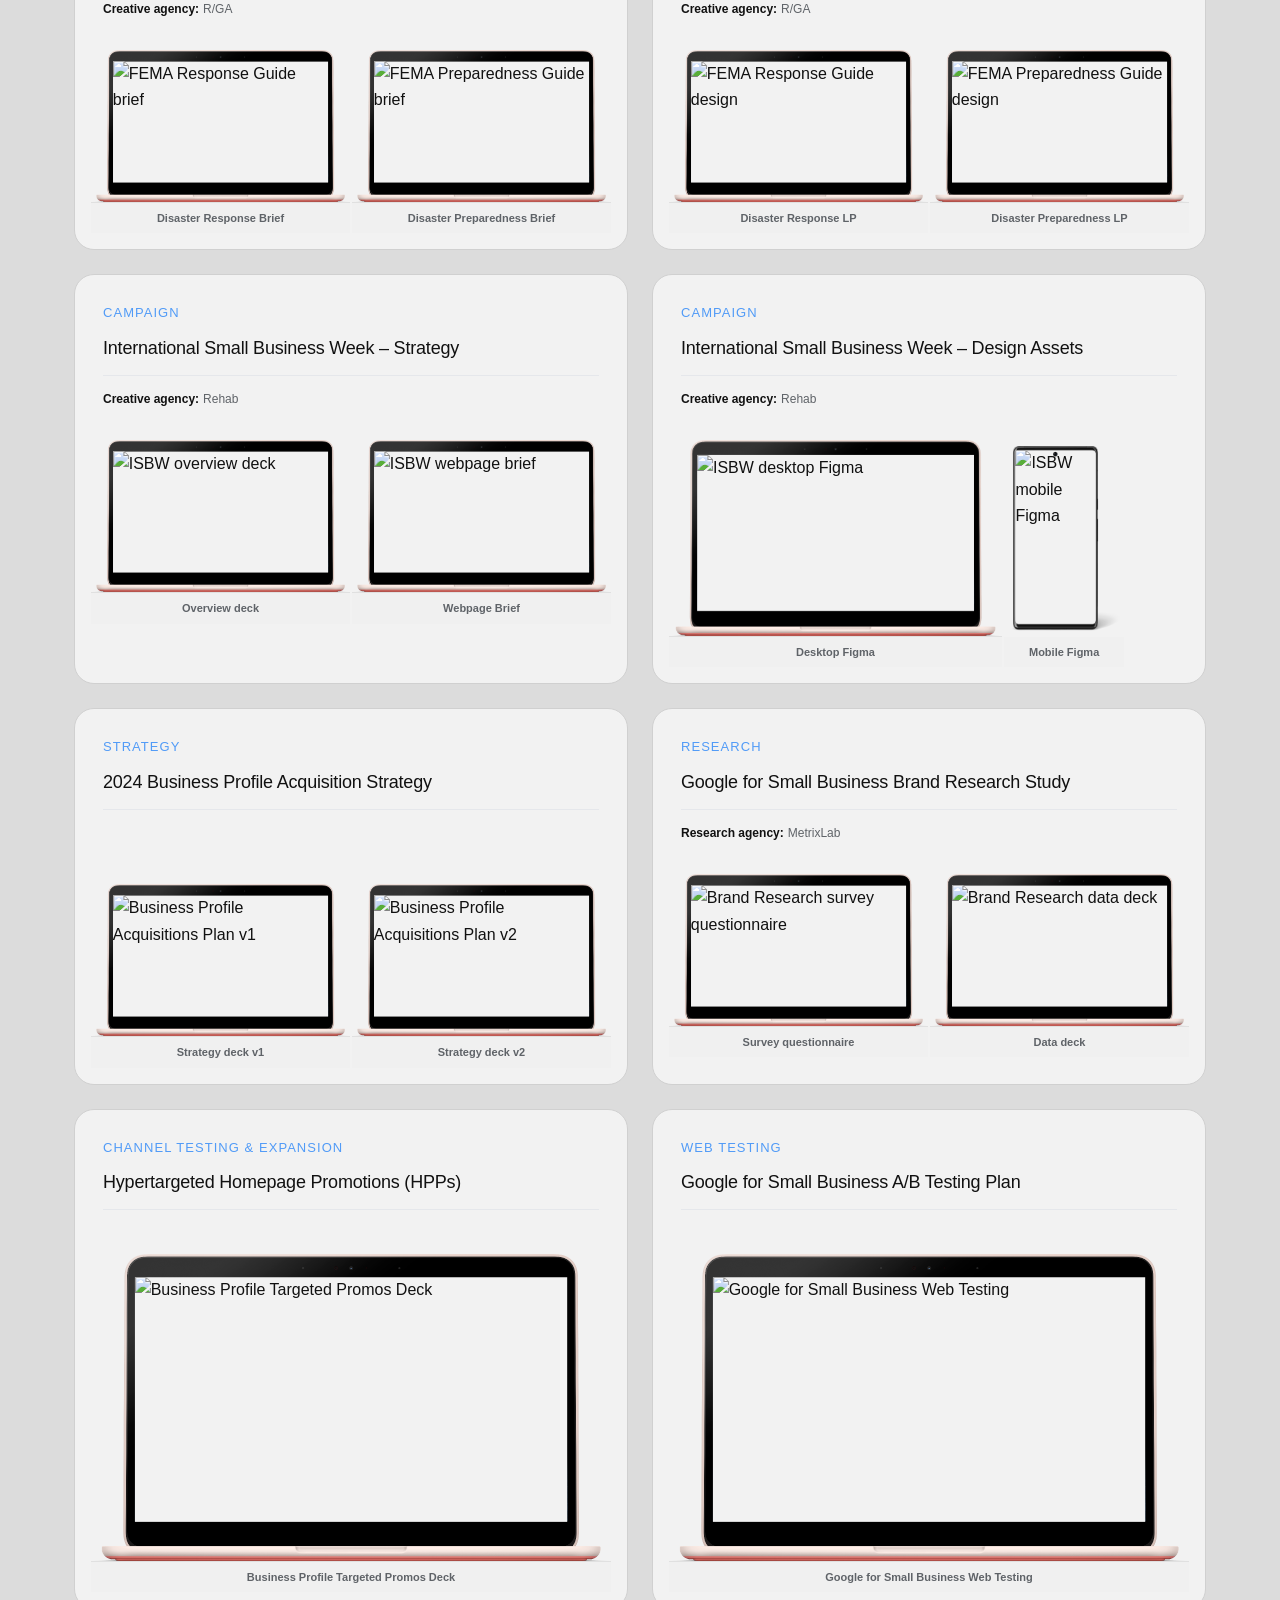
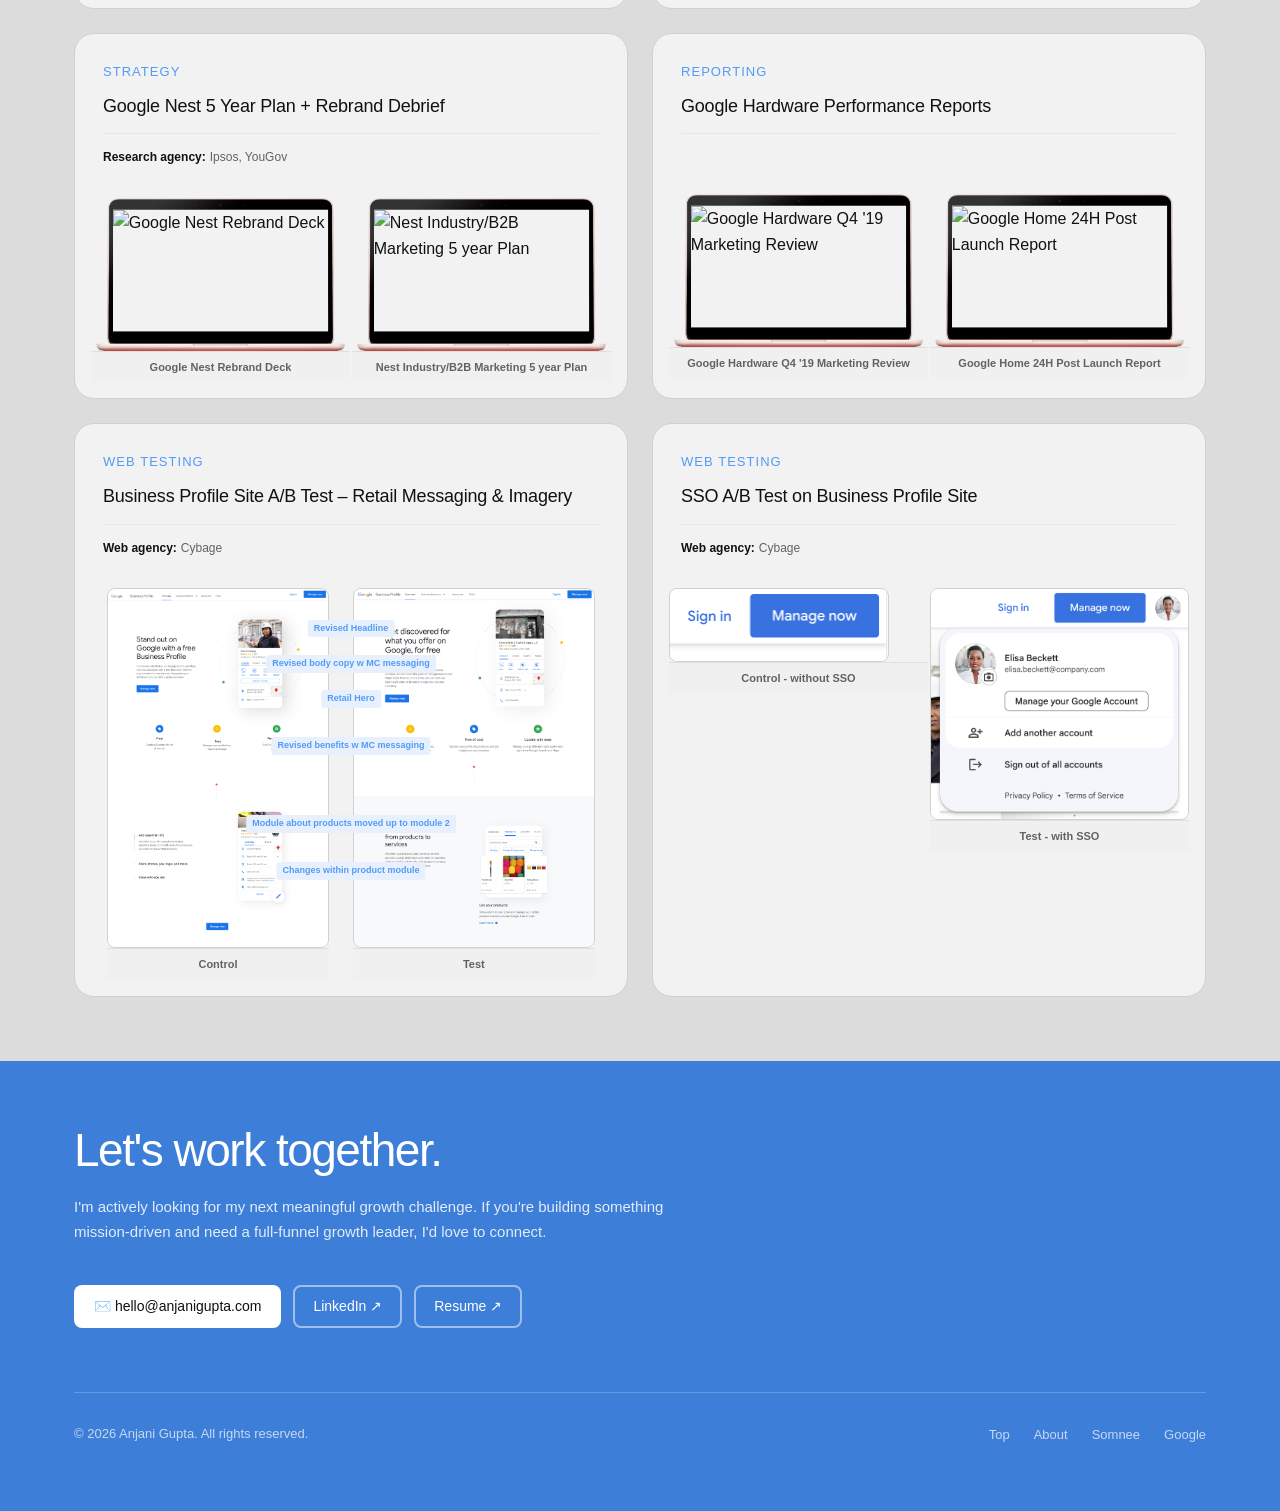
==== commit 0db554a9: "Optimize image loading: lazy load, async decode, fetch priority - Add loading="lazy" to 33 remaining" ====
--- a/index.html
+++ b/index.html
@@ -51,7 +51,7 @@
         </div>
       </div>
       <div class="hero-photo-wrap">
-        <img src="assets/media/image22.jpg" alt="Anjani Gupta" class="hero-photo" />
+        <img fetchpriority="high" decoding="async" src="assets/media/image22.jpg" alt="Anjani Gupta" class="hero-photo" />
         <div class="hero-photo-badge">
           <span class="badge-dot"></span>
           Open to new roles
@@ -71,7 +71,7 @@
       <!-- Somnee: vertical stacked layout -->
       <div class="impact-card">
         <div class="impact-card-header">
-          <img src="assets/media/somnee-logo.png" alt="Somnee" class="impact-company-logo logo-somnee">
+          <img fetchpriority="low" decoding="async" loading="lazy" src="assets/media/somnee-logo.png" alt="Somnee" class="impact-company-logo logo-somnee">
         </div>
 
         <div class="smb-section">
@@ -124,7 +124,7 @@
       <!-- Google: vertical stacked layout -->
       <div class="impact-card">
         <div class="impact-card-header">
-          <img src="assets/media/google-logo-wordmark.webp" alt="Google" class="impact-company-logo">
+          <img fetchpriority="low" decoding="async" loading="lazy" src="assets/media/google-logo-wordmark.webp" alt="Google" class="impact-company-logo">
         </div>
 
         <div class="smb-section">
@@ -343,28 +343,28 @@
     <div class="projects-grid-2x2">
 
       <div class="project-summary-card" onclick="openProjectModal(0)">
-        <img class="project-logo-mark" src="assets/media/somnee-logo-mark.png" alt="Somnee" />
+        <img fetchpriority="low" decoding="async" loading="lazy" class="project-logo-mark" src="assets/media/somnee-logo-mark.png" alt="Somnee" />
         <h3>Post-purchase onboarding across packaging, email, SMS, push and app surfaces, to improve customer retention.</h3>
         <p class="project-result-preview"><strong>2ppt</strong> drop in return rate YoY</p>
         <p class="project-cta">Click to see how &#8594;</p>
       </div>
 
       <div class="project-summary-card" onclick="openProjectModal(1)">
-        <img class="project-logo-mark" src="assets/media/somnee-logo-mark.png" alt="Somnee" />
+        <img fetchpriority="low" decoding="async" loading="lazy" class="project-logo-mark" src="assets/media/somnee-logo-mark.png" alt="Somnee" />
         <h3>Email channel turnaround: restored sender reputation and rebuilt an underperforming channel.</h3>
         <p class="project-result-preview"><strong>3x+</strong> increase in deliverability score</p>
         <p class="project-cta">Click to see how &#8594;</p>
       </div>
 
       <div class="project-summary-card" onclick="openProjectModal(2)">
-        <img class="project-logo-mark" src="assets/media/google-logo-mark.png" alt="Google" />
+        <img fetchpriority="low" decoding="async" loading="lazy" class="project-logo-mark" src="assets/media/google-logo-mark.png" alt="Google" />
         <h3>Modernized CMS infrastructure to unlock faster front-end development and personalized experiences for web visitors.</h3>
         <p class="project-result-preview"><strong>$100K</strong> saved annually in dev fees and agency costs</p>
         <p class="project-cta">Click to see how &#8594;</p>
       </div>
 
       <div class="project-summary-card" onclick="openProjectModal(3)">
-        <img class="project-logo-mark" src="assets/media/google-logo-mark.png" alt="Google" />
+        <img fetchpriority="low" decoding="async" loading="lazy" class="project-logo-mark" src="assets/media/google-logo-mark.png" alt="Google" />
         <h3>New channel experiments to grow top-of-funnel volume while reducing dependency on paid ads.</h3>
         <p class="project-result-preview"><strong>250K</strong> incremental acquisitions with $0 paid investment</p>
         <p class="project-cta">Click to see how &#8594;</p>
@@ -386,7 +386,7 @@
     <div class="project-modal-data" style="display:none">
       <!-- Project 0: Somnee Onboarding -->
       <div class="project-detail" data-index="0">
-        <img class="project-logo-mark" src="assets/media/somnee-logo-mark.png" alt="Somnee" />
+        <img fetchpriority="low" decoding="async" loading="lazy" class="project-logo-mark" src="assets/media/somnee-logo-mark.png" alt="Somnee" />
         <h3>Post-purchase onboarding across packaging, email, SMS, push and app surfaces, to improve customer retention.</h3>
         <div class="pf-row"><span class="pf-icon">⏱</span><div class="pf-body"><p class="pf-label">Project duration</p><p class="pf-content">May '24 – Dec '24</p></div></div>
         <div class="pf-row"><span class="pf-icon">📌</span><div class="pf-body"><p class="pf-label">Project context</p><p class="pf-content">Somnee had a classic "leaky bucket" problem. Roughly 20–22% of customers were returning the headband within the 30-day trial window. Data and customer feedback pointed to a common issue: many users weren't fully set up, weren't using the product consistently, or didn't understand how to get results early enough in the trial period.</p></div></div>
@@ -398,7 +398,7 @@
 
       <!-- Project 1: Somnee Email -->
       <div class="project-detail" data-index="1">
-        <img class="project-logo-mark" src="assets/media/somnee-logo-mark.png" alt="Somnee" />
+        <img fetchpriority="low" decoding="async" loading="lazy" class="project-logo-mark" src="assets/media/somnee-logo-mark.png" alt="Somnee" />
         <h3>Email channel turnaround: restored sender reputation and rebuilt an underperforming channel.</h3>
         <div class="pf-row"><span class="pf-icon">⏱</span><div class="pf-body"><p class="pf-label">Project duration</p><p class="pf-content">Mar '24 – Dec '24</p></div></div>
         <div class="pf-row"><span class="pf-icon">📌</span><div class="pf-body"><p class="pf-label">Project context</p><p class="pf-content">When I joined Somnee, the email program was in rough shape. A poorly executed domain change shortly before I started hadn't been properly configured in Klaviyo, which damaged sender reputation and caused many campaigns to land in spam. On top of that, the email list had never been meaningfully cleaned or maintained, so it included inactive users and bot signups that further hurt deliverability and made performance metrics unreliable.</p></div></div>
@@ -410,7 +410,7 @@
 
       <!-- Project 2: Google Website -->
       <div class="project-detail" data-index="2">
-        <img class="project-logo-mark" src="assets/media/google-logo-mark.png" alt="Google" />
+        <img fetchpriority="low" decoding="async" loading="lazy" class="project-logo-mark" src="assets/media/google-logo-mark.png" alt="Google" />
         <h3>Modernized CMS infrastructure to unlock faster front-end development and personalized experiences for web visitors.</h3>
         <div class="pf-row"><span class="pf-icon">⏱</span><div class="pf-body"><p class="pf-label">Project duration</p><p class="pf-content">Sept '23 – Mar '24</p></div></div>
         <div class="pf-row"><span class="pf-icon">🏷️</span><div class="pf-body"><p class="pf-label">Role &amp; Team</p><p class="pf-content">Growth Marketing Manager, SMB Global Marketing</p></div></div>
@@ -423,7 +423,7 @@
 
       <!-- Project 3: Google Channel Experiments -->
       <div class="project-detail" data-index="3">
-        <img class="project-logo-mark" src="assets/media/google-logo-mark.png" alt="Google" />
+        <img fetchpriority="low" decoding="async" loading="lazy" class="project-logo-mark" src="assets/media/google-logo-mark.png" alt="Google" />
         <h3>New channel experiments to grow top-of-funnel volume while reducing dependency on paid ads.</h3>
         <div class="pf-row"><span class="pf-icon">⏱</span><div class="pf-body"><p class="pf-label">Project duration</p><p class="pf-content">Jan – Sept '23</p></div></div>
         <div class="pf-row"><span class="pf-icon">🏷️</span><div class="pf-body"><p class="pf-label">Role &amp; Team</p><p class="pf-content">Growth Marketing Manager, SMB Global Marketing</p></div></div>
@@ -458,8 +458,8 @@
       <div class="portfolio-card" data-group="somnee" data-category="email">
         <div class="card-media card-media-centered">
           <div class="device-frame-wrap df-tablet">
-            <img class="df-frame" src="assets/media/image34.png" alt="" />
-            <img class="df-gif" src="assets/media/image33.gif" alt="Welcome email animated scroll" loading="lazy" />
+            <img fetchpriority="low" decoding="async" loading="lazy" class="df-frame" src="assets/media/image34.png" alt="" />
+            <img fetchpriority="low" decoding="async" class="df-gif" src="assets/media/image33.gif" alt="Welcome email animated scroll" loading="lazy" />
           </div>
         </div>
         <div class="card-body">
@@ -473,8 +473,8 @@
       <div class="portfolio-card" data-group="somnee" data-category="email">
         <div class="card-media">
           <div class="img-gallery img-gallery-vertical">
-            <img src="assets/media/image51.png" alt="Matt Walker Sleep Tips PDF" loading="lazy" />
-            <img src="assets/media/image62.png" alt="Matt Walker Sleep Tips PDF" loading="lazy" />
+            <img fetchpriority="low" decoding="async" src="assets/media/image51.png" alt="Matt Walker Sleep Tips PDF" loading="lazy" />
+            <img fetchpriority="low" decoding="async" src="assets/media/image62.png" alt="Matt Walker Sleep Tips PDF" loading="lazy" />
           </div>
         </div>
         <div class="card-body">
@@ -488,8 +488,8 @@
       <div class="portfolio-card" data-group="somnee" data-category="messaging">
         <div class="card-media">
           <div class="device-frame-wrap df-laptop">
-            <img class="df-frame" src="assets/media/image30.png" alt="" />
-            <img class="df-gif" src="assets/media/image37.gif" alt="Affiliate guide animated scroll" loading="lazy" />
+            <img fetchpriority="low" decoding="async" loading="lazy" class="df-frame" src="assets/media/image30.png" alt="" />
+            <img fetchpriority="low" decoding="async" class="df-gif" src="assets/media/image37.gif" alt="Affiliate guide animated scroll" loading="lazy" />
           </div>
         </div>
         <div class="card-body">
@@ -503,8 +503,8 @@
       <div class="portfolio-card" data-group="somnee" data-category="messaging">
         <div class="card-media">
           <div class="device-frame-wrap df-laptop">
-                <img class="df-frame" src="assets/media/image30.png" alt="" />
-                <img class="df-gif" src="assets/media/image31.gif" alt="Gen2 feature-benefits animated scroll" loading="lazy" />
+                <img fetchpriority="low" decoding="async" loading="lazy" class="df-frame" src="assets/media/image30.png" alt="" />
+                <img fetchpriority="low" decoding="async" class="df-gif" src="assets/media/image31.gif" alt="Gen2 feature-benefits animated scroll" loading="lazy" />
               </div>
         </div>
         <div class="card-body">
@@ -520,16 +520,16 @@
           <div class="set-group">
             <span class="set-label-tag">Creative set #1 (statics)</span>
             <div class="img-gallery">
-              <img src="assets/media/image32.png" alt="Creative set 1" loading="lazy" />
-              <img src="assets/media/image36.png" alt="Creative set 1" loading="lazy" />
-              <img src="assets/media/image35.png" alt="Creative set 1" loading="lazy" />
+              <img fetchpriority="low" decoding="async" src="assets/media/image32.png" alt="Creative set 1" loading="lazy" />
+              <img fetchpriority="low" decoding="async" src="assets/media/image36.png" alt="Creative set 1" loading="lazy" />
+              <img fetchpriority="low" decoding="async" src="assets/media/image35.png" alt="Creative set 1" loading="lazy" />
             </div>
           </div>
           <div class="set-group">
             <span class="set-label-tag">Creative set #2 (statics)</span>
             <div class="img-gallery">
-              <img src="assets/media/image39.png" alt="Creative set 2" loading="lazy" />
-              <img src="assets/media/image38.png" alt="Creative set 2" loading="lazy" />
+              <img fetchpriority="low" decoding="async" src="assets/media/image39.png" alt="Creative set 2" loading="lazy" />
+              <img fetchpriority="low" decoding="async" src="assets/media/image38.png" alt="Creative set 2" loading="lazy" />
             </div>
           </div>
         </div>
@@ -546,14 +546,14 @@
           <div class="set-group" style="padding-bottom: 12px;">
             <span class="set-label-tag">Creative set #1 (statics)</span>
             <div class="img-gallery">
-              <img src="assets/media/image68.png" alt="Meditation set 1" loading="lazy" />
-              <img src="assets/media/image46.png" alt="Meditation set 1" loading="lazy" />
+              <img fetchpriority="low" decoding="async" src="assets/media/image68.png" alt="Meditation set 1" loading="lazy" />
+              <img fetchpriority="low" decoding="async" src="assets/media/image46.png" alt="Meditation set 1" loading="lazy" />
             </div>
           </div>
           <div class="set-group" style="padding-bottom: 10px;">
             <span class="set-label-tag">Creative set #2 (statics)</span>
             <div class="img-gallery">
-              <img src="assets/media/image54.png" alt="Meditation set 2" loading="lazy" />
+              <img fetchpriority="low" decoding="async" src="assets/media/image54.png" alt="Meditation set 2" loading="lazy" />
             </div>
           </div>
         </div>
@@ -570,22 +570,22 @@
           <div class="set-group">
             <span class="set-label-tag">Creative set #1 (carousel)</span>
             <div class="img-gallery">
-              <img src="assets/media/image41.png" alt="Social proof set 1" loading="lazy" />
-              <img src="assets/media/image48.png" alt="Social proof set 1" loading="lazy" />
+              <img fetchpriority="low" decoding="async" src="assets/media/image41.png" alt="Social proof set 1" loading="lazy" />
+              <img fetchpriority="low" decoding="async" src="assets/media/image48.png" alt="Social proof set 1" loading="lazy" />
             </div>
           </div>
           <div class="set-group">
             <span class="set-label-tag">Creative set #2 (carousel)</span>
             <div class="img-gallery">
-              <img src="assets/media/image49.png" alt="Social proof set 2" loading="lazy" />
-              <img src="assets/media/image42.png" alt="Social proof set 2" loading="lazy" />
+              <img fetchpriority="low" decoding="async" src="assets/media/image49.png" alt="Social proof set 2" loading="lazy" />
+              <img fetchpriority="low" decoding="async" src="assets/media/image42.png" alt="Social proof set 2" loading="lazy" />
             </div>
           </div>
           <div class="set-group">
             <span class="set-label-tag">Creative set #3 (carousel)</span>
             <div class="img-gallery">
-              <img src="assets/media/image58.png" alt="Social proof set 3" loading="lazy" />
-              <img src="assets/media/image50.png" alt="Social proof set 3" loading="lazy" />
+              <img fetchpriority="low" decoding="async" src="assets/media/image58.png" alt="Social proof set 3" loading="lazy" />
+              <img fetchpriority="low" decoding="async" src="assets/media/image50.png" alt="Social proof set 3" loading="lazy" />
             </div>
           </div>
         </div>
@@ -602,15 +602,15 @@
           <div class="set-group">
             <span class="set-label-tag">Creative set #1 (carousel)</span>
             <div class="img-gallery">
-              <img src="assets/media/image40.png" alt="Bottom-funnel set 1" loading="lazy" />
-              <img src="assets/media/image67.png" alt="Bottom-funnel set 1" loading="lazy" />
+              <img fetchpriority="low" decoding="async" src="assets/media/image40.png" alt="Bottom-funnel set 1" loading="lazy" />
+              <img fetchpriority="low" decoding="async" src="assets/media/image67.png" alt="Bottom-funnel set 1" loading="lazy" />
             </div>
           </div>
           <div class="set-group">
             <span class="set-label-tag">Creative set #2 (carousel)</span>
             <div class="img-gallery">
-              <img src="assets/media/image43.png" alt="Bottom-funnel set 2" loading="lazy" />
-              <img src="assets/media/image59.png" alt="Bottom-funnel set 2" loading="lazy" />
+              <img fetchpriority="low" decoding="async" src="assets/media/image43.png" alt="Bottom-funnel set 2" loading="lazy" />
+              <img fetchpriority="low" decoding="async" src="assets/media/image59.png" alt="Bottom-funnel set 2" loading="lazy" />
             </div>
           </div>
         </div>
@@ -627,17 +627,17 @@
           <div class="set-group">
             <span class="set-label-tag">Creative set #1 (carousel)</span>
             <div class="img-gallery">
-              <img src="assets/media/image45.png" alt="Insomnia set 1" loading="lazy" />
-              <img src="assets/media/image44.png" alt="Insomnia set 1" loading="lazy" />
-              <img src="assets/media/image52.png" alt="Insomnia set 1" loading="lazy" />
+              <img fetchpriority="low" decoding="async" src="assets/media/image45.png" alt="Insomnia set 1" loading="lazy" />
+              <img fetchpriority="low" decoding="async" src="assets/media/image44.png" alt="Insomnia set 1" loading="lazy" />
+              <img fetchpriority="low" decoding="async" src="assets/media/image52.png" alt="Insomnia set 1" loading="lazy" />
             </div>
           </div>
           <div class="set-group">
             <span class="set-label-tag">Creative set #2 (carousel)</span>
             <div class="img-gallery">
-              <img src="assets/media/image47.png" alt="Insomnia set 2" loading="lazy" />
-              <img src="assets/media/image56.png" alt="Insomnia set 2" loading="lazy" />
-              <img src="assets/media/image65.png" alt="Insomnia set 2" loading="lazy" />
+              <img fetchpriority="low" decoding="async" src="assets/media/image47.png" alt="Insomnia set 2" loading="lazy" />
+              <img fetchpriority="low" decoding="async" src="assets/media/image56.png" alt="Insomnia set 2" loading="lazy" />
+              <img fetchpriority="low" decoding="async" src="assets/media/image65.png" alt="Insomnia set 2" loading="lazy" />
             </div>
           </div>
         </div>
@@ -654,18 +654,18 @@
           <div class="set-group">
             <span class="set-label-tag">Creative set #1 (carousel)</span>
             <div class="img-gallery">
-              <img src="assets/media/image60.png" alt="Founder-led set 1" loading="lazy" />
-              <img src="assets/media/image55.png" alt="Founder-led set 1" loading="lazy" />
-              <img src="assets/media/image63.png" alt="Founder-led set 1" loading="lazy" />
+              <img fetchpriority="low" decoding="async" src="assets/media/image60.png" alt="Founder-led set 1" loading="lazy" />
+              <img fetchpriority="low" decoding="async" src="assets/media/image55.png" alt="Founder-led set 1" loading="lazy" />
+              <img fetchpriority="low" decoding="async" src="assets/media/image63.png" alt="Founder-led set 1" loading="lazy" />
             </div>
           </div>
           <div class="set-group">
             <span class="set-label-tag">Creative set #2 (carousel)</span>
             <div class="img-gallery">
-              <img src="assets/media/image57.png" alt="Founder-led set 2" loading="lazy" />
-              <img src="assets/media/image61.png" alt="Founder-led set 2" loading="lazy" />
-              <img src="assets/media/image64.png" alt="Founder-led set 2" loading="lazy" />
-              <img src="assets/media/image52.png" alt="Founder-led set 2" loading="lazy" />
+              <img fetchpriority="low" decoding="async" src="assets/media/image57.png" alt="Founder-led set 2" loading="lazy" />
+              <img fetchpriority="low" decoding="async" src="assets/media/image61.png" alt="Founder-led set 2" loading="lazy" />
+              <img fetchpriority="low" decoding="async" src="assets/media/image64.png" alt="Founder-led set 2" loading="lazy" />
+              <img fetchpriority="low" decoding="async" src="assets/media/image52.png" alt="Founder-led set 2" loading="lazy" />
             </div>
           </div>
         </div>
@@ -681,9 +681,9 @@
         <div class="card-media">
           <div class="set-group">
             <div class="img-gallery">
-              <img src="assets/media/image70.png" alt="Sleep tracking vs fixing" loading="lazy" />
-              <img src="assets/media/image87.png" alt="Sleep tracking vs fixing" loading="lazy" />
-              <img src="assets/media/image85.png" alt="Sleep tracking vs fixing" loading="lazy" />
+              <img fetchpriority="low" decoding="async" src="assets/media/image70.png" alt="Sleep tracking vs fixing" loading="lazy" />
+              <img fetchpriority="low" decoding="async" src="assets/media/image87.png" alt="Sleep tracking vs fixing" loading="lazy" />
+              <img fetchpriority="low" decoding="async" src="assets/media/image85.png" alt="Sleep tracking vs fixing" loading="lazy" />
             </div>
           </div>
         </div>
@@ -699,8 +699,8 @@
         <div class="card-media">
           <div class="set-group">
             <div class="img-gallery">
-              <img src="assets/media/image53.png" alt="Social proof headband 1" loading="lazy" />
-              <img src="assets/media/image50.png" alt="Social proof headband 2" loading="lazy" />
+              <img fetchpriority="low" decoding="async" src="assets/media/image53.png" alt="Social proof headband 1" loading="lazy" />
+              <img fetchpriority="low" decoding="async" src="assets/media/image50.png" alt="Social proof headband 2" loading="lazy" />
             </div>
           </div>
         </div>
@@ -717,47 +717,47 @@
           <div class="set-group">
             <span class="set-label-tag">Creative #1 (animated carousel)</span>
             <div class="img-gallery">
-              <img src="assets/media/image74.png" alt="Science creative 1" loading="lazy" />
-              <img src="assets/media/image73.png" alt="Science creative 1" loading="lazy" />
-              <img src="assets/media/image75.png" alt="Science creative 1" loading="lazy" />
+              <img fetchpriority="low" decoding="async" src="assets/media/image74.png" alt="Science creative 1" loading="lazy" />
+              <img fetchpriority="low" decoding="async" src="assets/media/image73.png" alt="Science creative 1" loading="lazy" />
+              <img fetchpriority="low" decoding="async" src="assets/media/image75.png" alt="Science creative 1" loading="lazy" />
             </div>
           </div>
           <div class="set-group">
             <span class="set-label-tag">Creative #2 (animated carousel)</span>
             <div class="img-gallery">
-              <img src="assets/media/image79.png" alt="Science creative 2" loading="lazy" />
-              <img src="assets/media/image72.png" alt="Science creative 2" loading="lazy" />
-              <img src="assets/media/image71.png" alt="Science creative 2" loading="lazy" />
-              <img src="assets/media/image78.png" alt="Science creative 2" loading="lazy" />
-              <img src="assets/media/image76.png" alt="Science creative 2" loading="lazy" />
+              <img fetchpriority="low" decoding="async" src="assets/media/image79.png" alt="Science creative 2" loading="lazy" />
+              <img fetchpriority="low" decoding="async" src="assets/media/image72.png" alt="Science creative 2" loading="lazy" />
+              <img fetchpriority="low" decoding="async" src="assets/media/image71.png" alt="Science creative 2" loading="lazy" />
+              <img fetchpriority="low" decoding="async" src="assets/media/image78.png" alt="Science creative 2" loading="lazy" />
+              <img fetchpriority="low" decoding="async" src="assets/media/image76.png" alt="Science creative 2" loading="lazy" />
             </div>
           </div>
           <div class="set-group">
             <span class="set-label-tag">Creative #3 (animated carousel)</span>
             <div class="img-gallery">
-              <img src="assets/media/image99.png" alt="Science creative 3" loading="lazy" />
-              <img src="assets/media/image82.png" alt="Science creative 3" loading="lazy" />
-              <img src="assets/media/image84.png" alt="Science creative 3" loading="lazy" />
-              <img src="assets/media/image88.png" alt="Science creative 3" loading="lazy" />
-              <img src="assets/media/image90.png" alt="Science creative 3" loading="lazy" />
-              <img src="assets/media/image75.png" alt="Science creative 3" loading="lazy" />
+              <img fetchpriority="low" decoding="async" src="assets/media/image99.png" alt="Science creative 3" loading="lazy" />
+              <img fetchpriority="low" decoding="async" src="assets/media/image82.png" alt="Science creative 3" loading="lazy" />
+              <img fetchpriority="low" decoding="async" src="assets/media/image84.png" alt="Science creative 3" loading="lazy" />
+              <img fetchpriority="low" decoding="async" src="assets/media/image88.png" alt="Science creative 3" loading="lazy" />
+              <img fetchpriority="low" decoding="async" src="assets/media/image90.png" alt="Science creative 3" loading="lazy" />
+              <img fetchpriority="low" decoding="async" src="assets/media/image75.png" alt="Science creative 3" loading="lazy" />
             </div>
           </div>
           <div class="set-group">
             <span class="set-label-tag">Creative #4 (animated carousel)</span>
             <div class="img-gallery">
-              <img src="assets/media/image89.png" alt="Science creative 4" loading="lazy" />
-              <img src="assets/media/image86.png" alt="Science creative 4" loading="lazy" />
-              <img src="assets/media/image83.png" alt="Science creative 4" loading="lazy" />
-              <img src="assets/media/image92.png" alt="Science creative 4" loading="lazy" />
-              <img src="assets/media/image91.png" alt="Science creative 4" loading="lazy" />
+              <img fetchpriority="low" decoding="async" src="assets/media/image89.png" alt="Science creative 4" loading="lazy" />
+              <img fetchpriority="low" decoding="async" src="assets/media/image86.png" alt="Science creative 4" loading="lazy" />
+              <img fetchpriority="low" decoding="async" src="assets/media/image83.png" alt="Science creative 4" loading="lazy" />
+              <img fetchpriority="low" decoding="async" src="assets/media/image92.png" alt="Science creative 4" loading="lazy" />
+              <img fetchpriority="low" decoding="async" src="assets/media/image91.png" alt="Science creative 4" loading="lazy" />
             </div>
             <div class="line-by-line-group">
               <span class="set-label-tag">↳ animated on line-by-line</span>
               <div class="img-gallery">
-                <img src="assets/media/image93.png" alt="Science creative 4 line-by-line" loading="lazy" />
-                <img src="assets/media/image95.png" alt="Science creative 4 line-by-line" loading="lazy" />
-                <img src="assets/media/image96.png" alt="Science creative 4 line-by-line" loading="lazy" />
+                <img fetchpriority="low" decoding="async" src="assets/media/image93.png" alt="Science creative 4 line-by-line" loading="lazy" />
+                <img fetchpriority="low" decoding="async" src="assets/media/image95.png" alt="Science creative 4 line-by-line" loading="lazy" />
+                <img fetchpriority="low" decoding="async" src="assets/media/image96.png" alt="Science creative 4 line-by-line" loading="lazy" />
               </div>
             </div>
           </div>
@@ -773,8 +773,8 @@
       <div class="portfolio-card" data-group="somnee" data-category="strategy">
         <div class="card-media">
           <div class="device-frame-wrap df-laptop">
-                <img class="df-frame" src="assets/media/image30.png" alt="" />
-                <img class="df-gif" src="assets/media/image81.gif" alt="2025 growth strategy deck animated scroll" loading="lazy" />
+                <img fetchpriority="low" decoding="async" loading="lazy" class="df-frame" src="assets/media/image30.png" alt="" />
+                <img fetchpriority="low" decoding="async" class="df-gif" src="assets/media/image81.gif" alt="2025 growth strategy deck animated scroll" loading="lazy" />
               </div>
         </div>
         <div class="card-body">
@@ -788,9 +788,9 @@
       <div class="portfolio-card" data-group="somnee" data-category="writing">
         <div class="card-media">
           <div class="img-gallery img-gallery-tall">
-            <img src="assets/media/image94.png" alt="Substack post" loading="lazy" />
-            <img src="assets/media/image98.png" alt="LinkedIn post" loading="lazy" />
-            <img src="assets/media/image101.png" alt="Substack/LinkedIn post" loading="lazy" />
+            <img fetchpriority="low" decoding="async" src="assets/media/image94.png" alt="Substack post" loading="lazy" />
+            <img fetchpriority="low" decoding="async" src="assets/media/image98.png" alt="LinkedIn post" loading="lazy" />
+            <img fetchpriority="low" decoding="async" src="assets/media/image101.png" alt="Substack/LinkedIn post" loading="lazy" />
           </div>
         </div>
         <div class="card-body">
@@ -827,15 +827,15 @@
           <div class="gif-row cols-2">
             <div class="gif-labeled-wrap">
               <div class="device-frame-wrap df-laptop">
-                <img class="df-frame" src="assets/media/image30.png" alt="" />
-                <img class="df-gif" src="assets/media/image103.gif" alt="FEMA Response Guide brief" loading="lazy" />
+                <img fetchpriority="low" decoding="async" loading="lazy" class="df-frame" src="assets/media/image30.png" alt="" />
+                <img fetchpriority="low" decoding="async" class="df-gif" src="assets/media/image103.gif" alt="FEMA Response Guide brief" loading="lazy" />
               </div>
               <div class="gif-doc-label">Disaster Response Brief</div>
             </div>
             <div class="gif-labeled-wrap">
               <div class="device-frame-wrap df-laptop">
-                <img class="df-frame" src="assets/media/image30.png" alt="" />
-                <img class="df-gif" src="assets/media/image100.gif" alt="FEMA Preparedness Guide brief" loading="lazy" />
+                <img fetchpriority="low" decoding="async" loading="lazy" class="df-frame" src="assets/media/image30.png" alt="" />
+                <img fetchpriority="low" decoding="async" class="df-gif" src="assets/media/image100.gif" alt="FEMA Preparedness Guide brief" loading="lazy" />
               </div>
               <div class="gif-doc-label">Disaster Preparedness Brief</div>
             </div>
@@ -856,15 +856,15 @@
           <div class="gif-row cols-2">
             <div class="gif-labeled-wrap">
               <div class="device-frame-wrap df-laptop">
-                <img class="df-frame" src="assets/media/image30.png" alt="" />
-                <img class="df-gif" src="assets/media/image119.gif" alt="FEMA Response Guide design" loading="lazy" />
+                <img fetchpriority="low" decoding="async" loading="lazy" class="df-frame" src="assets/media/image30.png" alt="" />
+                <img fetchpriority="low" decoding="async" class="df-gif" src="assets/media/image119.gif" alt="FEMA Response Guide design" loading="lazy" />
               </div>
               <div class="gif-doc-label">Disaster Response LP</div>
             </div>
             <div class="gif-labeled-wrap">
               <div class="device-frame-wrap df-laptop">
-                <img class="df-frame" src="assets/media/image30.png" alt="" />
-                <img class="df-gif" src="assets/media/image109.gif" alt="FEMA Preparedness Guide design" loading="lazy" />
+                <img fetchpriority="low" decoding="async" loading="lazy" class="df-frame" src="assets/media/image30.png" alt="" />
+                <img fetchpriority="low" decoding="async" class="df-gif" src="assets/media/image109.gif" alt="FEMA Preparedness Guide design" loading="lazy" />
               </div>
               <div class="gif-doc-label">Disaster Preparedness LP</div>
             </div>
@@ -885,15 +885,15 @@
           <div class="gif-row cols-2">
             <div class="gif-labeled-wrap">
               <div class="device-frame-wrap df-laptop">
-                <img class="df-frame" src="assets/media/image30.png" alt="" />
-                <img class="df-gif" src="assets/media/image104.gif" alt="ISBW overview deck" loading="lazy" />
+                <img fetchpriority="low" decoding="async" loading="lazy" class="df-frame" src="assets/media/image30.png" alt="" />
+                <img fetchpriority="low" decoding="async" class="df-gif" src="assets/media/image104.gif" alt="ISBW overview deck" loading="lazy" />
               </div>
               <div class="gif-doc-label">Overview deck</div>
             </div>
             <div class="gif-labeled-wrap">
               <div class="device-frame-wrap df-laptop">
-                <img class="df-frame" src="assets/media/image30.png" alt="" />
-                <img class="df-gif" src="assets/media/image106.gif" alt="ISBW webpage brief" loading="lazy" />
+                <img fetchpriority="low" decoding="async" loading="lazy" class="df-frame" src="assets/media/image30.png" alt="" />
+                <img fetchpriority="low" decoding="async" class="df-gif" src="assets/media/image106.gif" alt="ISBW webpage brief" loading="lazy" />
               </div>
               <div class="gif-doc-label">Webpage Brief</div>
             </div>
@@ -914,15 +914,15 @@
           <div class="gif-row cols-2" style="grid-template-columns: 1.8fr 1fr; align-items: end;">
             <div class="gif-labeled-wrap">
               <div class="device-frame-wrap df-laptop">
-                <img class="df-frame" src="assets/media/image30.png" alt="" />
-                <img class="df-gif" src="assets/media/image129.gif" alt="ISBW desktop Figma" loading="lazy" />
+                <img fetchpriority="low" decoding="async" loading="lazy" class="df-frame" src="assets/media/image30.png" alt="" />
+                <img fetchpriority="low" decoding="async" class="df-gif" src="assets/media/image129.gif" alt="ISBW desktop Figma" loading="lazy" />
               </div>
               <div class="gif-doc-label">Desktop Figma</div>
             </div>
             <div class="gif-labeled-wrap" style="max-width: 65%;">
               <div class="device-frame-wrap df-mobile">
-                <img class="df-frame" src="assets/media/image97.png" alt="" />
-                <img class="df-gif" src="assets/media/image128.gif" alt="ISBW mobile Figma" loading="lazy" />
+                <img fetchpriority="low" decoding="async" loading="lazy" class="df-frame" src="assets/media/image97.png" alt="" />
+                <img fetchpriority="low" decoding="async" class="df-gif" src="assets/media/image128.gif" alt="ISBW mobile Figma" loading="lazy" />
               </div>
               <div class="gif-doc-label" style="border-top: none;">Mobile Figma</div>
             </div>
@@ -943,15 +943,15 @@
           <div class="gif-row cols-2">
             <div class="gif-labeled-wrap">
               <div class="device-frame-wrap df-laptop">
-                <img class="df-frame" src="assets/media/image30.png" alt="" />
-                <img class="df-gif" src="assets/media/image108.gif" alt="Business Profile Acquisitions Plan v1" loading="lazy" />
+                <img fetchpriority="low" decoding="async" loading="lazy" class="df-frame" src="assets/media/image30.png" alt="" />
+                <img fetchpriority="low" decoding="async" class="df-gif" src="assets/media/image108.gif" alt="Business Profile Acquisitions Plan v1" loading="lazy" />
               </div>
               <div class="gif-doc-label">Strategy deck v1</div>
             </div>
             <div class="gif-labeled-wrap">
               <div class="device-frame-wrap df-laptop">
-                <img class="df-frame" src="assets/media/image30.png" alt="" />
-                <img class="df-gif" src="assets/media/image107.gif" alt="Business Profile Acquisitions Plan v2" loading="lazy" />
+                <img fetchpriority="low" decoding="async" loading="lazy" class="df-frame" src="assets/media/image30.png" alt="" />
+                <img fetchpriority="low" decoding="async" class="df-gif" src="assets/media/image107.gif" alt="Business Profile Acquisitions Plan v2" loading="lazy" />
               </div>
               <div class="gif-doc-label">Strategy deck v2</div>
             </div>
@@ -970,15 +970,15 @@
           <div class="gif-row cols-2">
             <div class="gif-labeled-wrap">
               <div class="device-frame-wrap df-laptop">
-                <img class="df-frame" src="assets/media/image30.png" alt="" />
-                <img class="df-gif" src="assets/media/image116.gif" alt="Brand Research survey questionnaire" loading="lazy" />
+                <img fetchpriority="low" decoding="async" loading="lazy" class="df-frame" src="assets/media/image30.png" alt="" />
+                <img fetchpriority="low" decoding="async" class="df-gif" src="assets/media/image116.gif" alt="Brand Research survey questionnaire" loading="lazy" />
               </div>
               <div class="gif-doc-label">Survey questionnaire</div>
             </div>
             <div class="gif-labeled-wrap">
               <div class="device-frame-wrap df-laptop">
-                <img class="df-frame" src="assets/media/image30.png" alt="" />
-                <img class="df-gif" src="assets/media/image115.gif" alt="Brand Research data deck" loading="lazy" />
+                <img fetchpriority="low" decoding="async" loading="lazy" class="df-frame" src="assets/media/image30.png" alt="" />
+                <img fetchpriority="low" decoding="async" class="df-gif" src="assets/media/image115.gif" alt="Brand Research data deck" loading="lazy" />
               </div>
               <div class="gif-doc-label">Data deck</div>
             </div>
@@ -998,8 +998,8 @@
         <div class="card-media">
           <div class="gif-labeled-wrap">
             <div class="device-frame-wrap df-laptop">
-              <img class="df-frame" src="assets/media/image30.png" alt="" />
-              <img class="df-gif" src="assets/media/image112.gif" alt="Business Profile Targeted Promos Deck" loading="lazy" />
+              <img fetchpriority="low" decoding="async" loading="lazy" class="df-frame" src="assets/media/image30.png" alt="" />
+              <img fetchpriority="low" decoding="async" class="df-gif" src="assets/media/image112.gif" alt="Business Profile Targeted Promos Deck" loading="lazy" />
             </div>
             <div class="gif-doc-label">Business Profile Targeted Promos Deck</div>
           </div>
@@ -1016,8 +1016,8 @@
         <div class="card-media">
           <div class="gif-labeled-wrap">
             <div class="device-frame-wrap df-laptop">
-              <img class="df-frame" src="assets/media/image30.png" alt="" />
-              <img class="df-gif" src="assets/media/image121.gif" alt="Google for Small Business Web Testing" loading="lazy" />
+              <img fetchpriority="low" decoding="async" loading="lazy" class="df-frame" src="assets/media/image30.png" alt="" />
+              <img fetchpriority="low" decoding="async" class="df-gif" src="assets/media/image121.gif" alt="Google for Small Business Web Testing" loading="lazy" />
             </div>
             <div class="gif-doc-label">Google for Small Business Web Testing</div>
           </div>
@@ -1035,15 +1035,15 @@
           <div class="gif-row cols-2">
             <div class="gif-labeled-wrap">
               <div class="device-frame-wrap df-laptop">
-                <img class="df-frame" src="assets/media/image30.png" alt="" />
-                <img class="df-gif" src="assets/media/image122.gif" alt="Google Nest Rebrand Deck" loading="lazy" />
+                <img fetchpriority="low" decoding="async" loading="lazy" class="df-frame" src="assets/media/image30.png" alt="" />
+                <img fetchpriority="low" decoding="async" class="df-gif" src="assets/media/image122.gif" alt="Google Nest Rebrand Deck" loading="lazy" />
               </div>
               <div class="gif-doc-label">Google Nest Rebrand Deck</div>
             </div>
             <div class="gif-labeled-wrap">
               <div class="device-frame-wrap df-laptop">
-                <img class="df-frame" src="assets/media/image30.png" alt="" />
-                <img class="df-gif" src="assets/media/image123.gif" alt="Nest Industry/B2B Marketing 5 year Plan" loading="lazy" />
+                <img fetchpriority="low" decoding="async" loading="lazy" class="df-frame" src="assets/media/image30.png" alt="" />
+                <img fetchpriority="low" decoding="async" class="df-gif" src="assets/media/image123.gif" alt="Nest Industry/B2B Marketing 5 year Plan" loading="lazy" />
               </div>
               <div class="gif-doc-label">Nest Industry/B2B Marketing 5 year Plan</div>
             </div>
@@ -1064,15 +1064,15 @@
           <div class="gif-row cols-2">
             <div class="gif-labeled-wrap">
               <div class="device-frame-wrap df-laptop">
-                <img class="df-frame" src="assets/media/image30.png" alt="" />
-                <img class="df-gif" src="assets/media/image126.gif" alt="Google Hardware Q4 '19 Marketing Review" loading="lazy" />
+                <img fetchpriority="low" decoding="async" loading="lazy" class="df-frame" src="assets/media/image30.png" alt="" />
+                <img fetchpriority="low" decoding="async" class="df-gif" src="assets/media/image126.gif" alt="Google Hardware Q4 '19 Marketing Review" loading="lazy" />
               </div>
               <div class="gif-doc-label">Google Hardware Q4 '19 Marketing Review</div>
             </div>
             <div class="gif-labeled-wrap">
               <div class="device-frame-wrap df-laptop">
-                <img class="df-frame" src="assets/media/image30.png" alt="" />
-                <img class="df-gif" src="assets/media/image125.gif" alt="Google Home 24H Post Launch Report" loading="lazy" />
+                <img fetchpriority="low" decoding="async" loading="lazy" class="df-frame" src="assets/media/image30.png" alt="" />
+                <img fetchpriority="low" decoding="async" class="df-gif" src="assets/media/image125.gif" alt="Google Home 24H Post Launch Report" loading="lazy" />
               </div>
               <div class="gif-doc-label">Google Home 24H Post Launch Report</div>
             </div>
@@ -1090,11 +1090,11 @@
         <div class="card-media">
           <div class="ab-annotated-row">
             <div class="ab-annotated-img">
-              <img src="assets/media/image111.png" alt="Retail omnichannel control" loading="lazy" class="ab-outlined" />
+              <img fetchpriority="low" decoding="async" src="assets/media/image111.png" alt="Retail omnichannel control" loading="lazy" class="ab-outlined" />
               <div class="gif-doc-label">Control</div>
             </div>
             <div class="ab-annotated-img">
-              <img src="assets/media/image110.png" alt="Retail omnichannel test" loading="lazy" class="ab-outlined" />
+              <img fetchpriority="low" decoding="async" src="assets/media/image110.png" alt="Retail omnichannel test" loading="lazy" class="ab-outlined" />
               <div class="gif-doc-label">Test</div>
             </div>
             <span class="ab-tag" style="top: 8%;">Revised Headline</span>
@@ -1119,11 +1119,11 @@
         <div class="card-media">
           <div class="gif-row cols-2">
             <div class="gif-labeled-wrap">
-              <img src="assets/media/image120.png" alt="SSO control" loading="lazy" class="ab-outlined" style="max-width: 85%;" />
+              <img fetchpriority="low" decoding="async" src="assets/media/image120.png" alt="SSO control" loading="lazy" class="ab-outlined" style="max-width: 85%;" />
               <div class="gif-doc-label">Control - without SSO</div>
             </div>
             <div class="gif-labeled-wrap">
-              <img src="assets/media/image118.png" alt="SSO test" loading="lazy" class="ab-outlined" />
+              <img fetchpriority="low" decoding="async" src="assets/media/image118.png" alt="SSO test" loading="lazy" class="ab-outlined" />
               <div class="gif-doc-label">Test - with SSO</div>
             </div>
           </div>
@@ -1177,7 +1177,7 @@
 <!-- Lightbox -->
 <div class="lightbox" role="dialog" aria-modal="true">
   <button class="lightbox-close" aria-label="Close">&times;</button>
-  <img src="" alt="Full size preview" />
+  <img fetchpriority="low" decoding="async" loading="lazy" src="" alt="Full size preview" />
 </div>
 
 <script src="assets/js/main.js"></script>
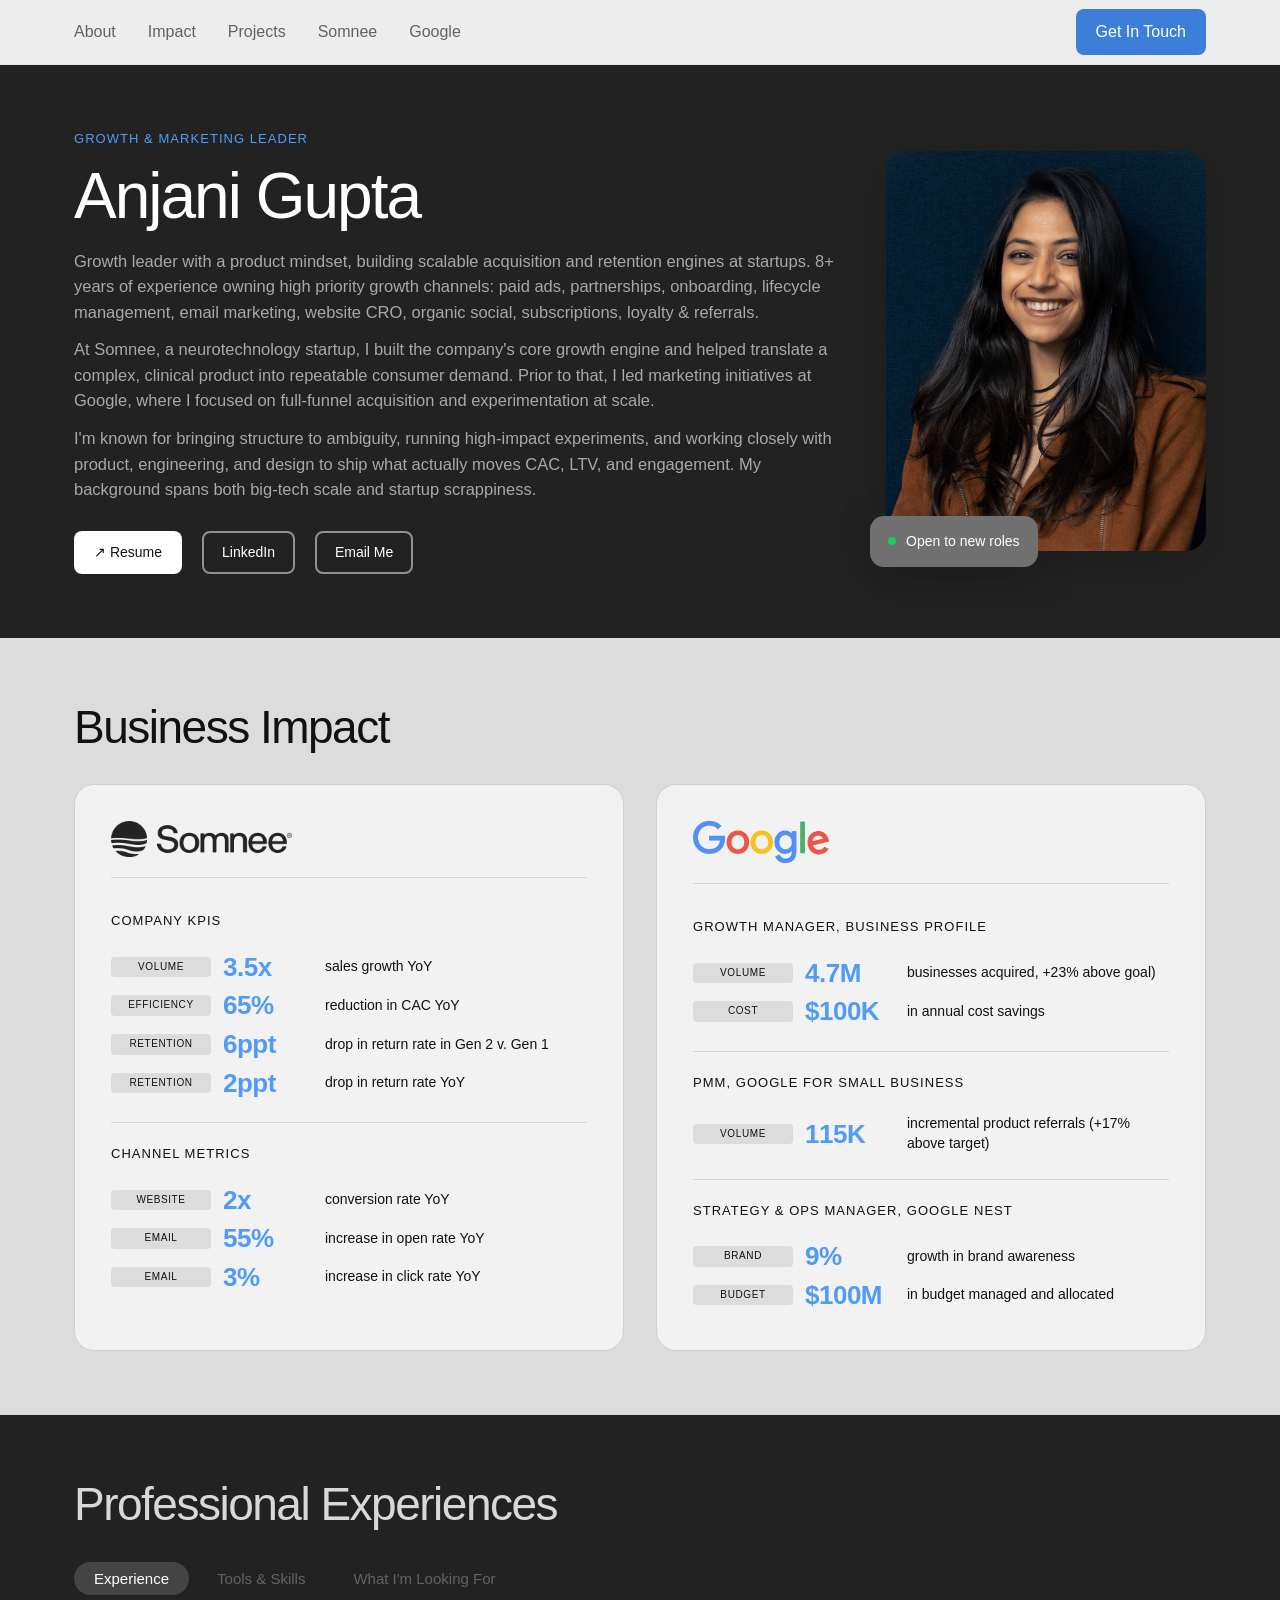
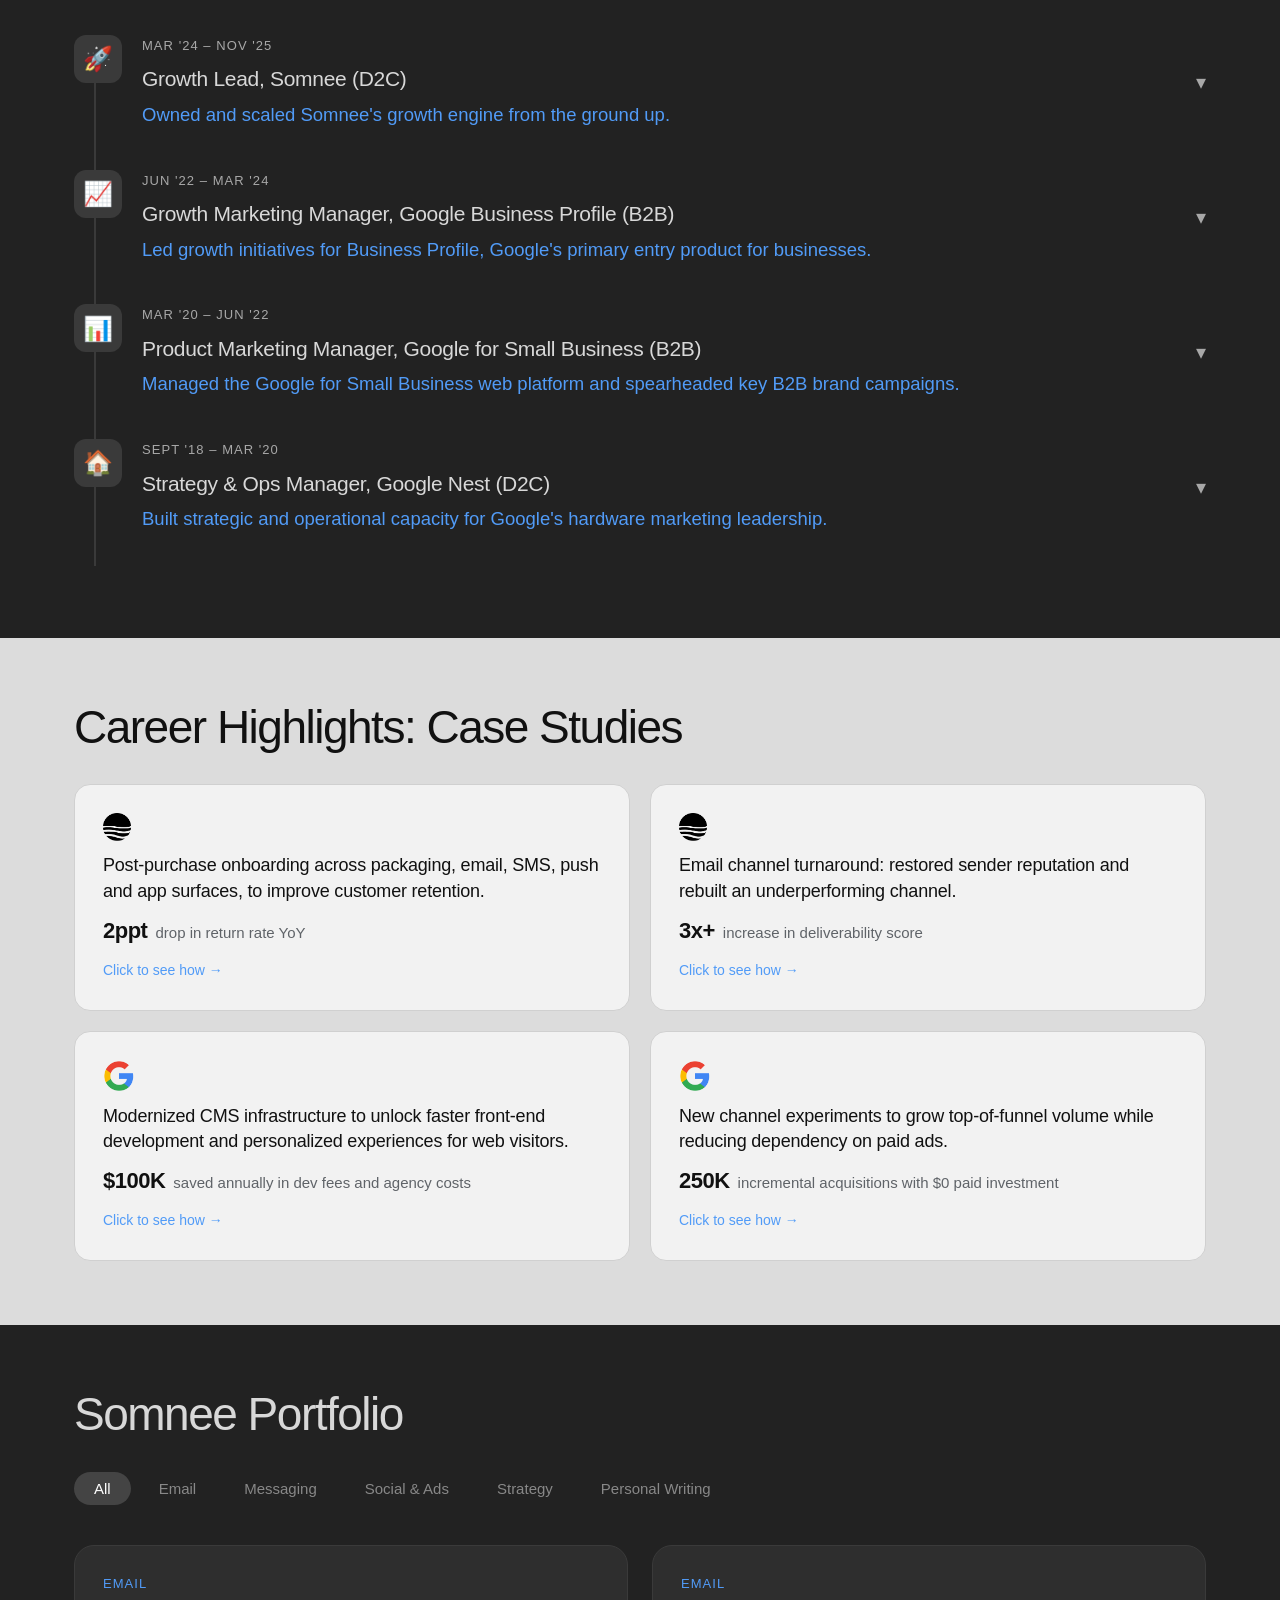
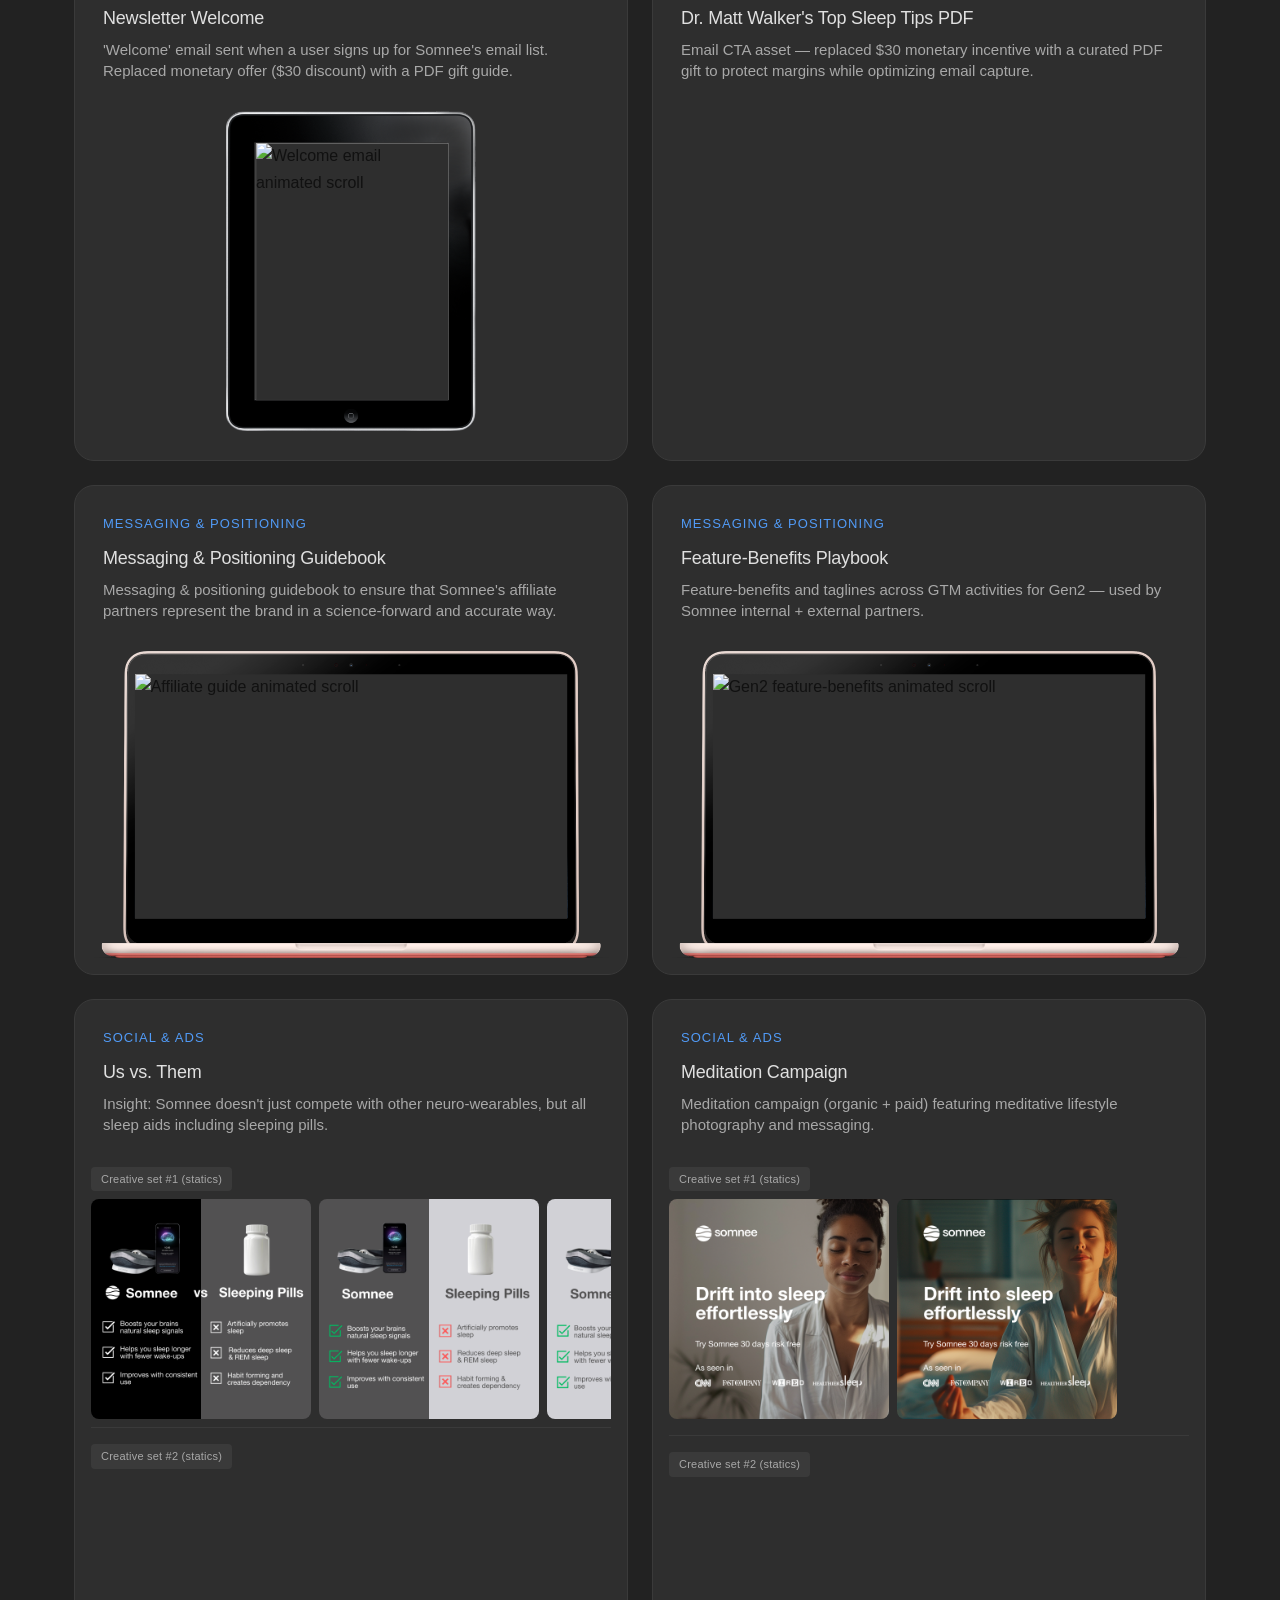
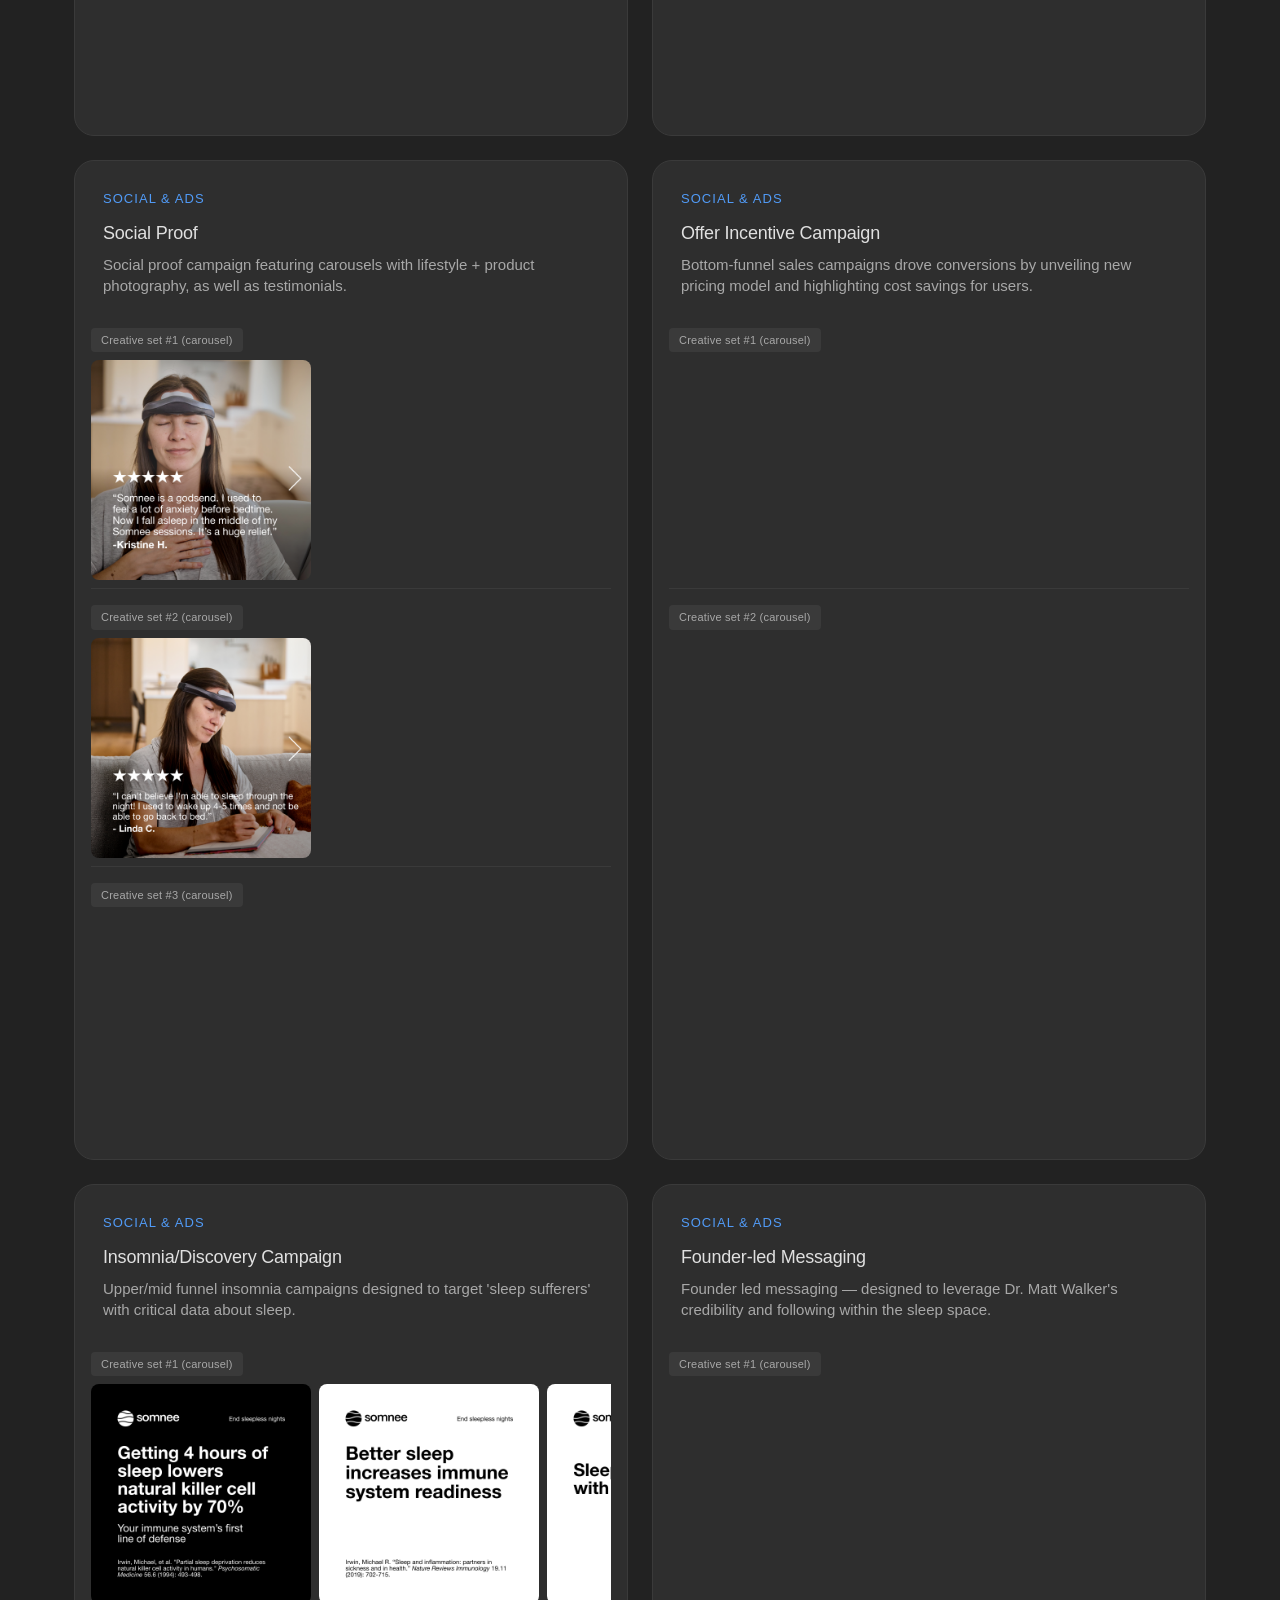
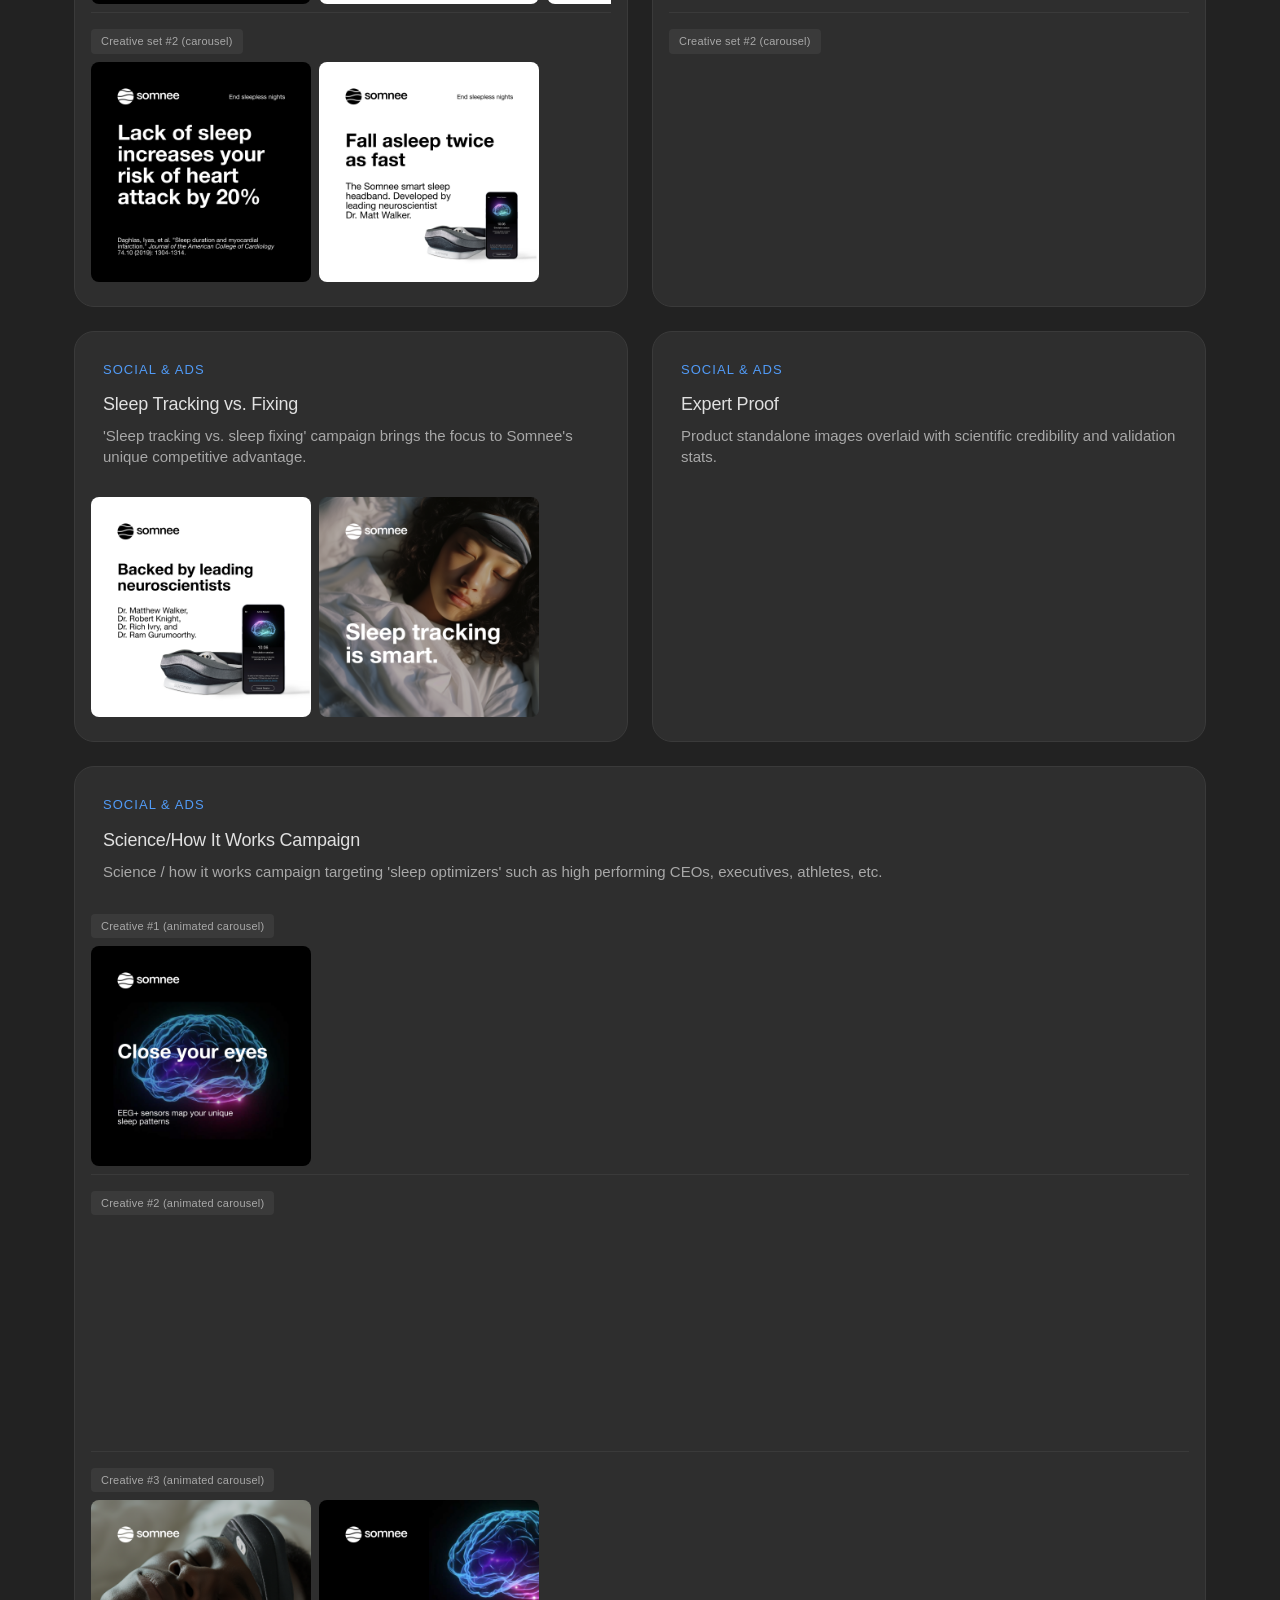
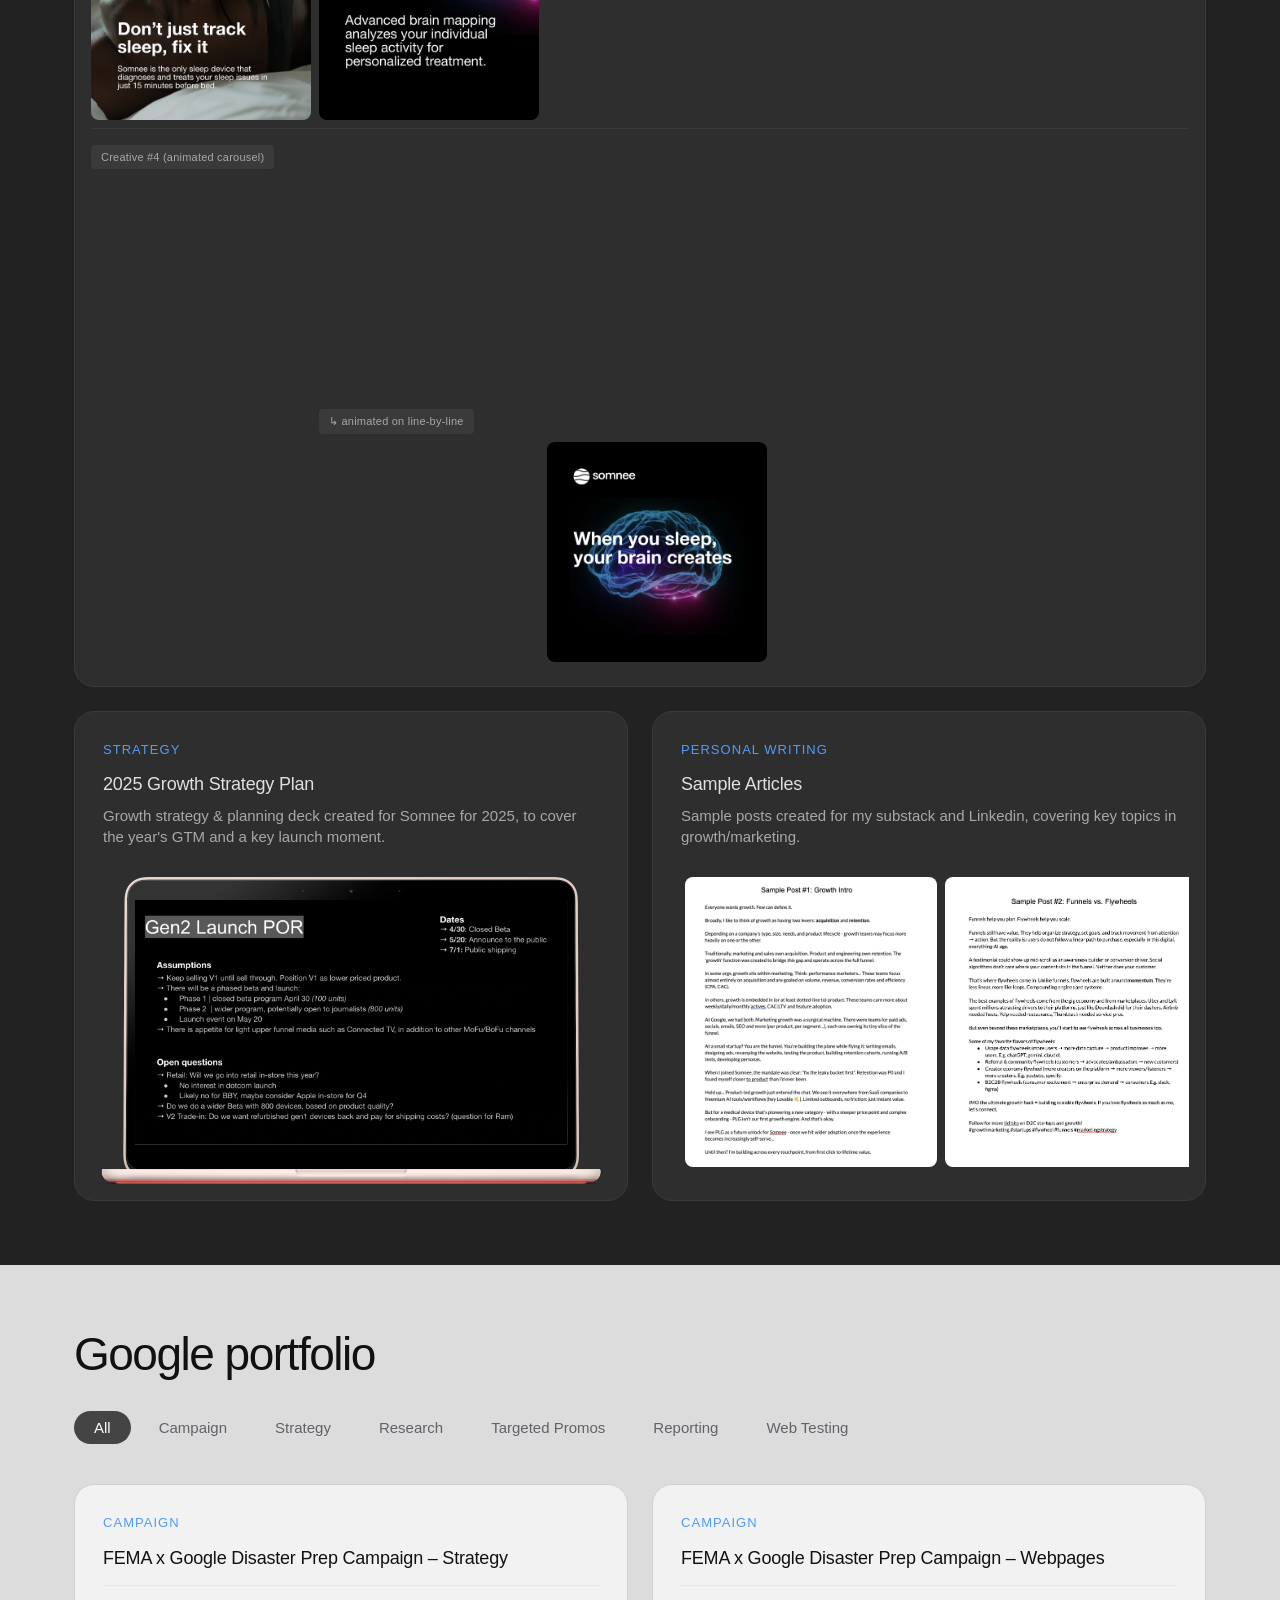
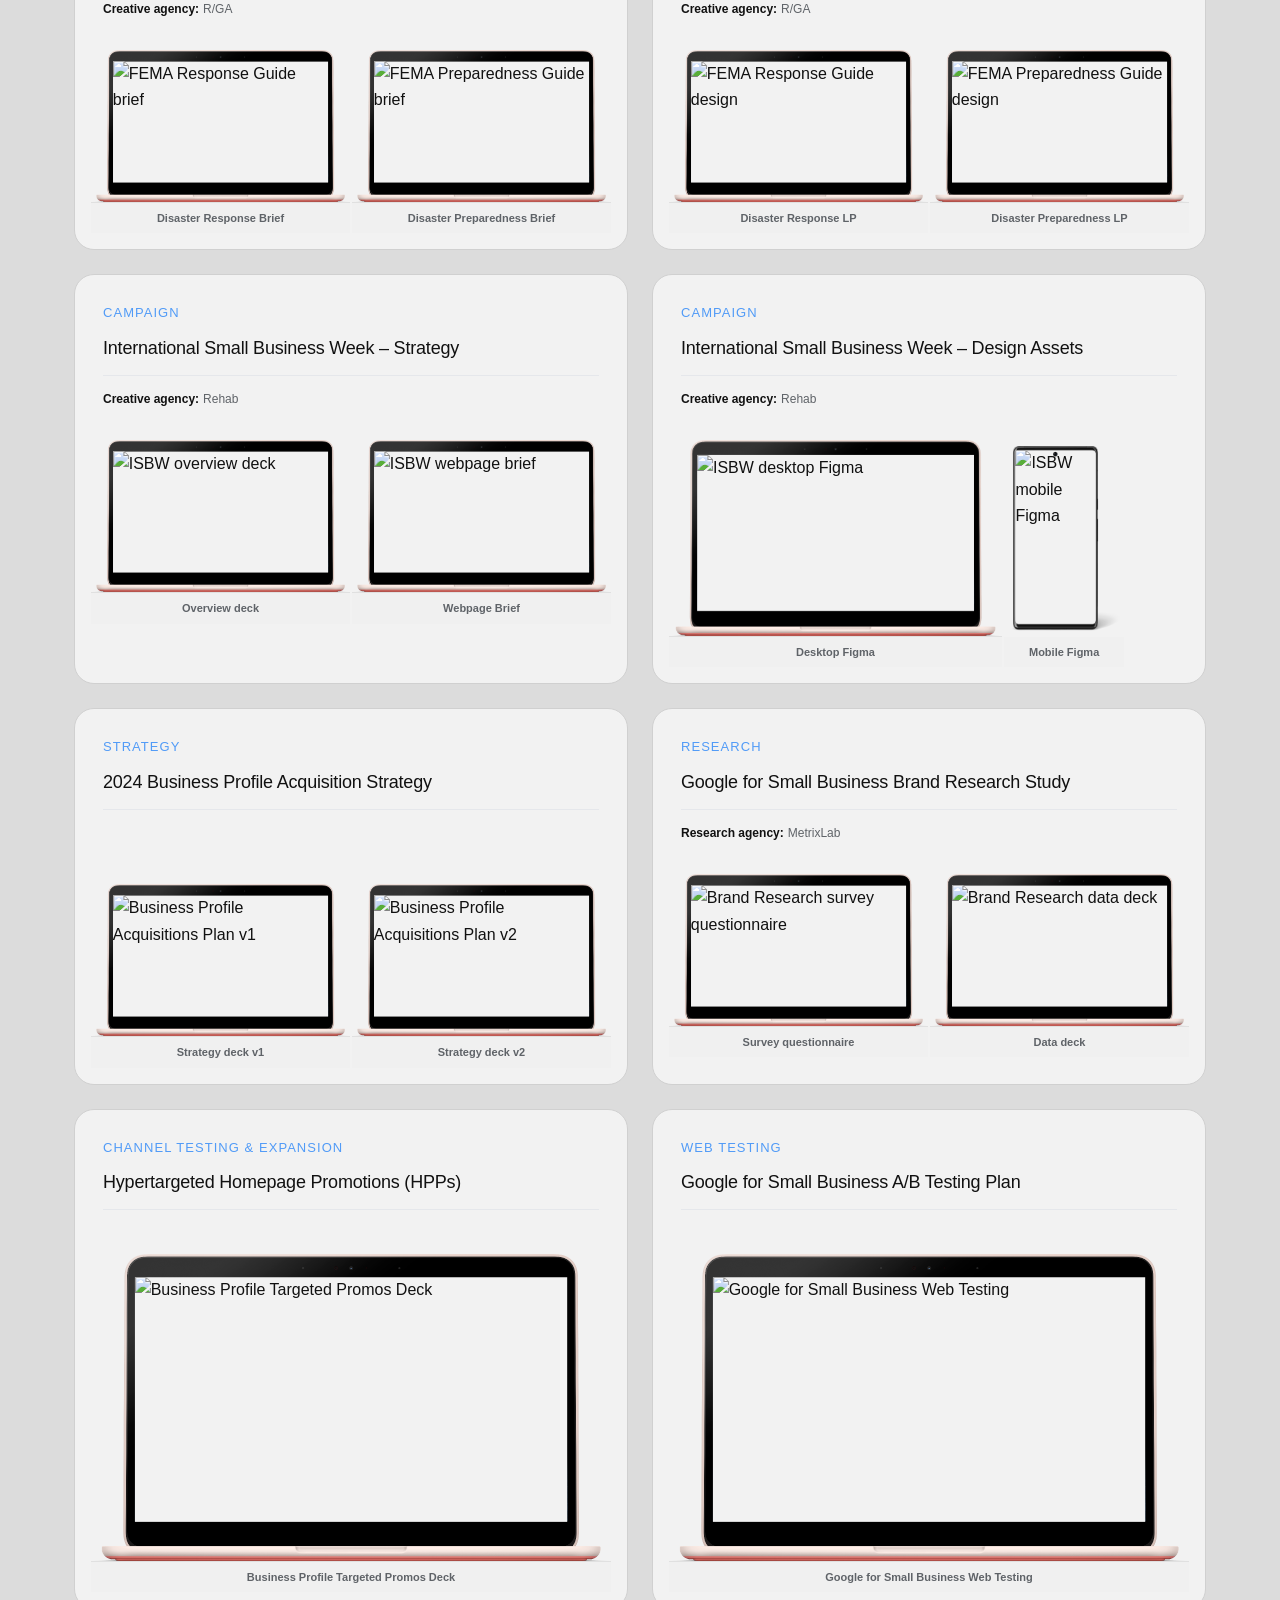
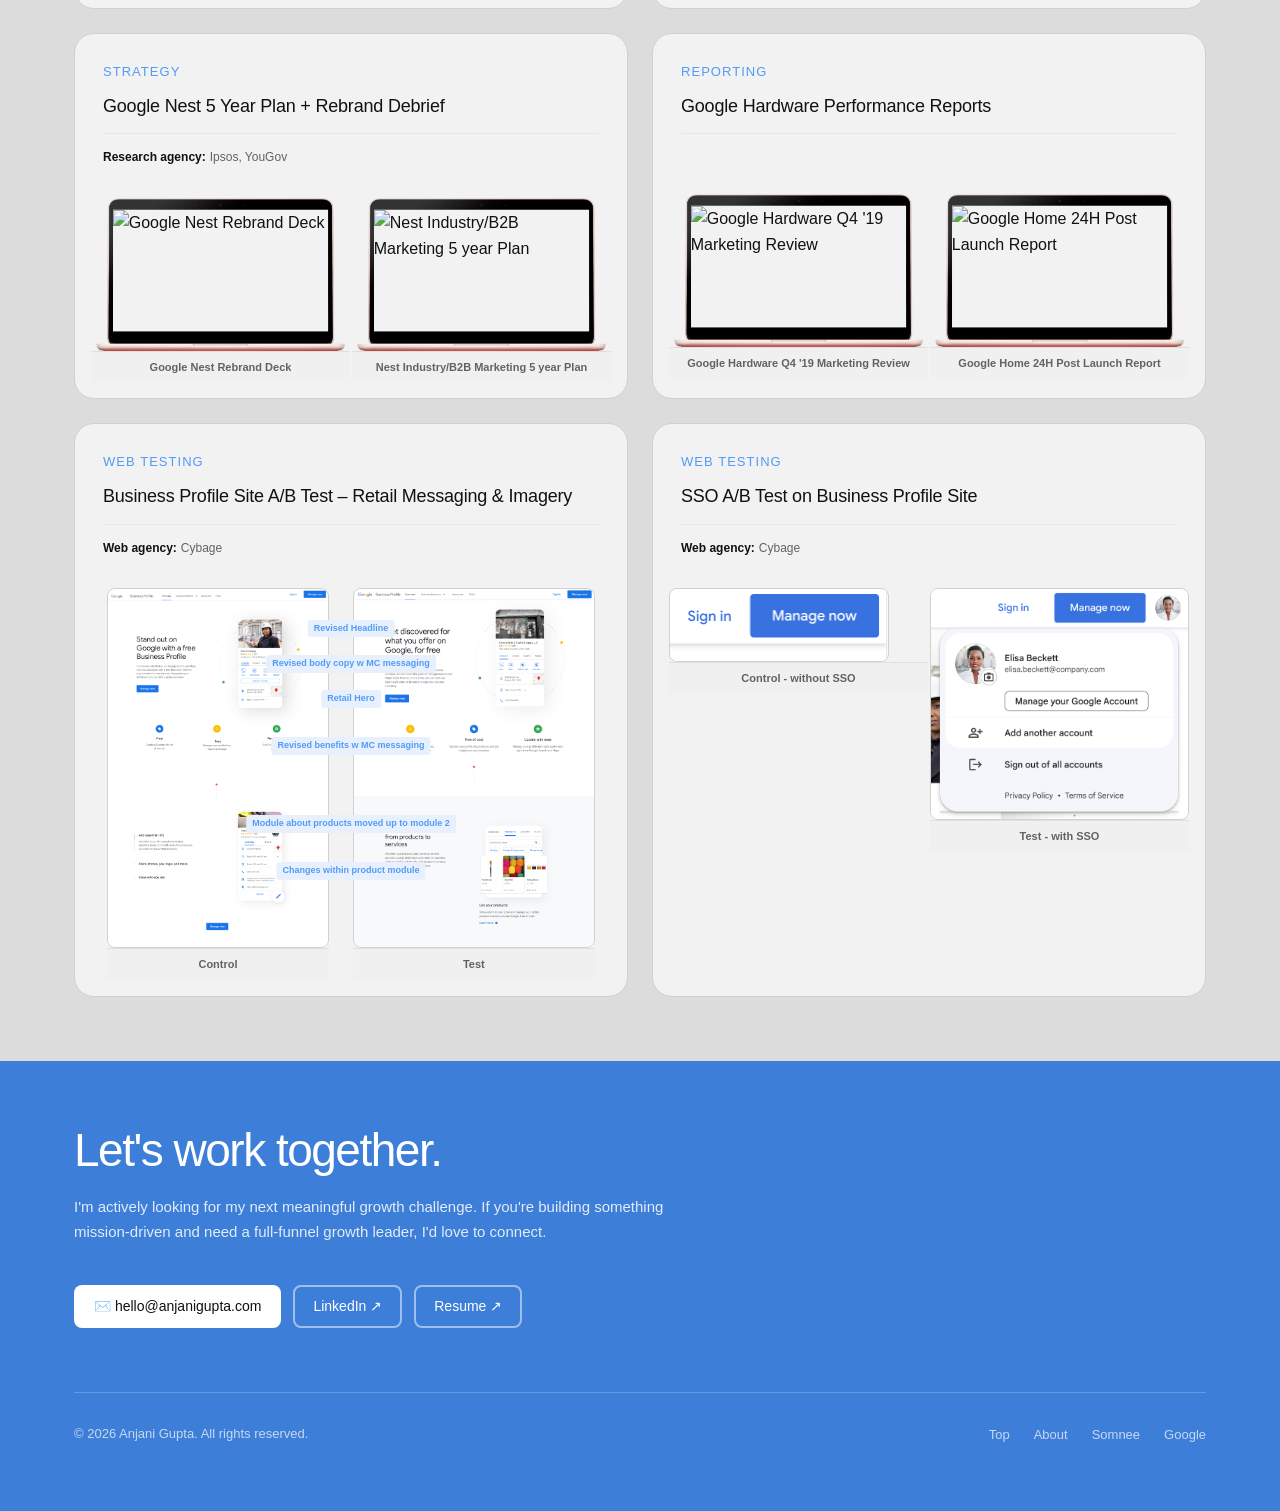
==== commit 08866ec3: "Update hero bio copy Co-Authored-By: Claude Opus 4.6 <noreply@anthropic.com>" ====
--- a/index.html
+++ b/index.html
@@ -34,8 +34,8 @@
         <p class="hero-eyebrow">Growth &amp; Marketing Leader</p>
         <h1 class="hero-name">Anjani Gupta</h1>
         <div class="hero-bio">
-          <p>Marketing leader with a product mindset, focused on scalable, full-funnel growth at consumer technology startups. 7+ years of experience owning acquisition through retention across paid media, partnerships, lifecycle, subscriptions, and product-led initiatives.</p>
-          <p>At Somnee, a neurotechnology startup, I built the company's core growth engine and helped translate a complex, clinical product into repeatable consumer demand. Prior to that, I led growth initiatives at Google, where I focused on full-funnel acquisition and experimentation at scale.</p>
+          <p>Growth leader with a product mindset, building scalable acquisition and retention engines at startups. 8+ years of experience owning high priority growth channels: paid ads, partnerships, onboarding, lifecycle management, email marketing, website CRO, organic social, subscriptions, loyalty &amp; referrals.</p>
+          <p>At Somnee, a neurotechnology startup, I built the company's core growth engine and helped translate a complex, clinical product into repeatable consumer demand. Prior to that, I led marketing initiatives at Google, where I focused on full-funnel acquisition and experimentation at scale.</p>
           <p>I'm known for bringing structure to ambiguity, running high-impact experiments, and working closely with product, engineering, and design to ship what actually moves CAC, LTV, and engagement. My background spans both big-tech scale and startup scrappiness.</p>
         </div>
         <div class="hero-actions">
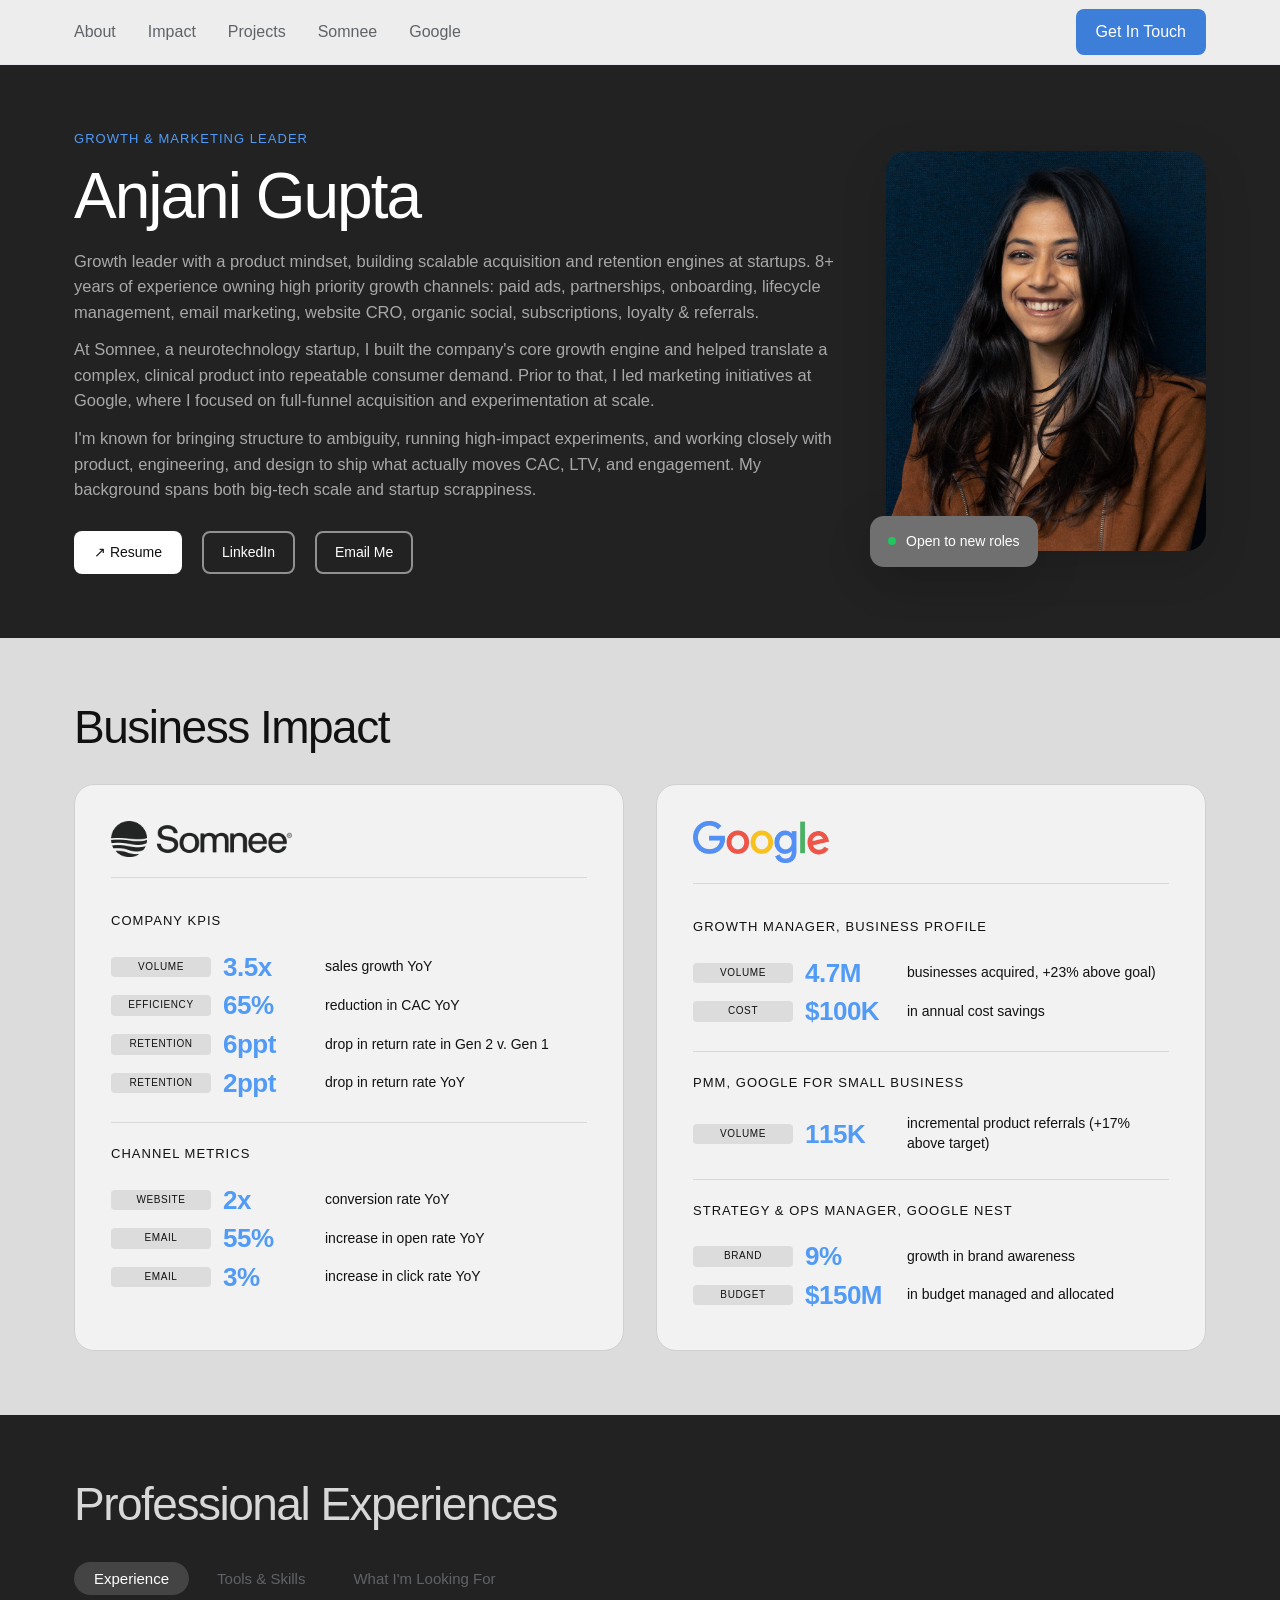
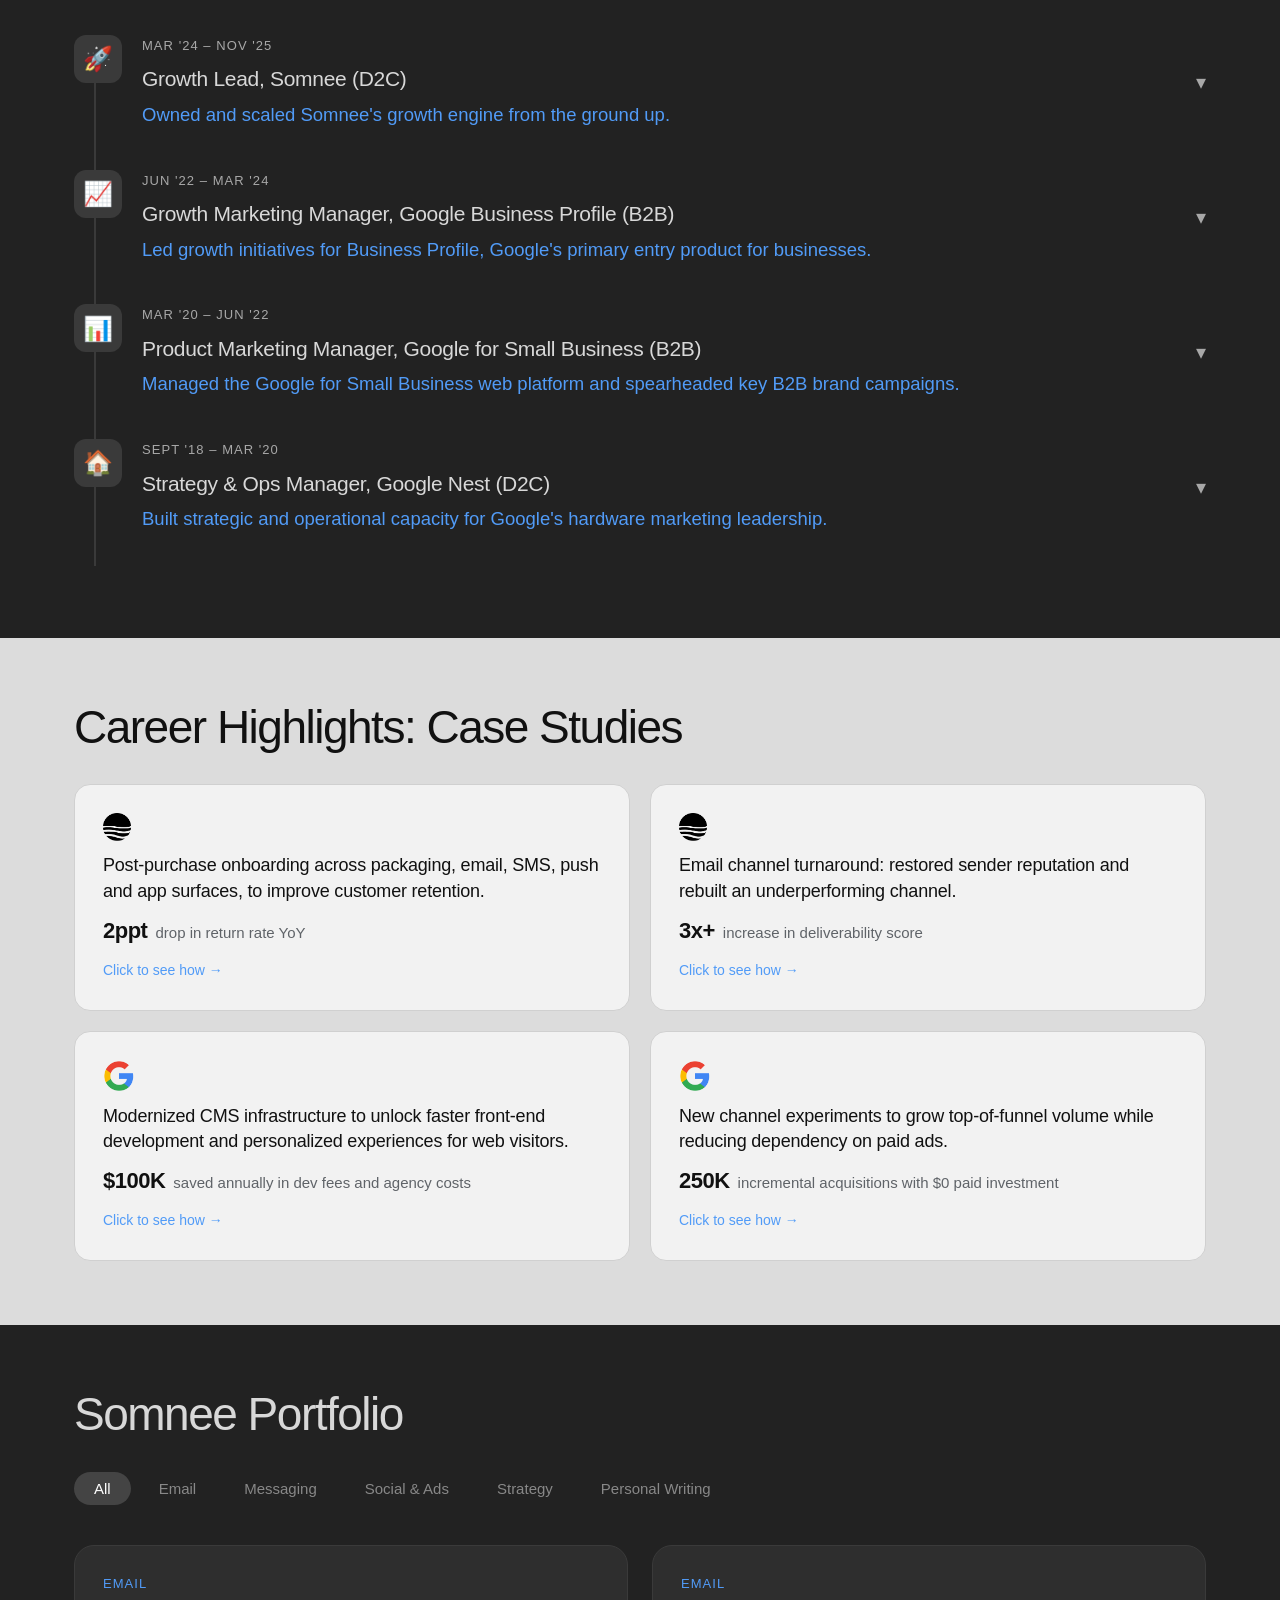
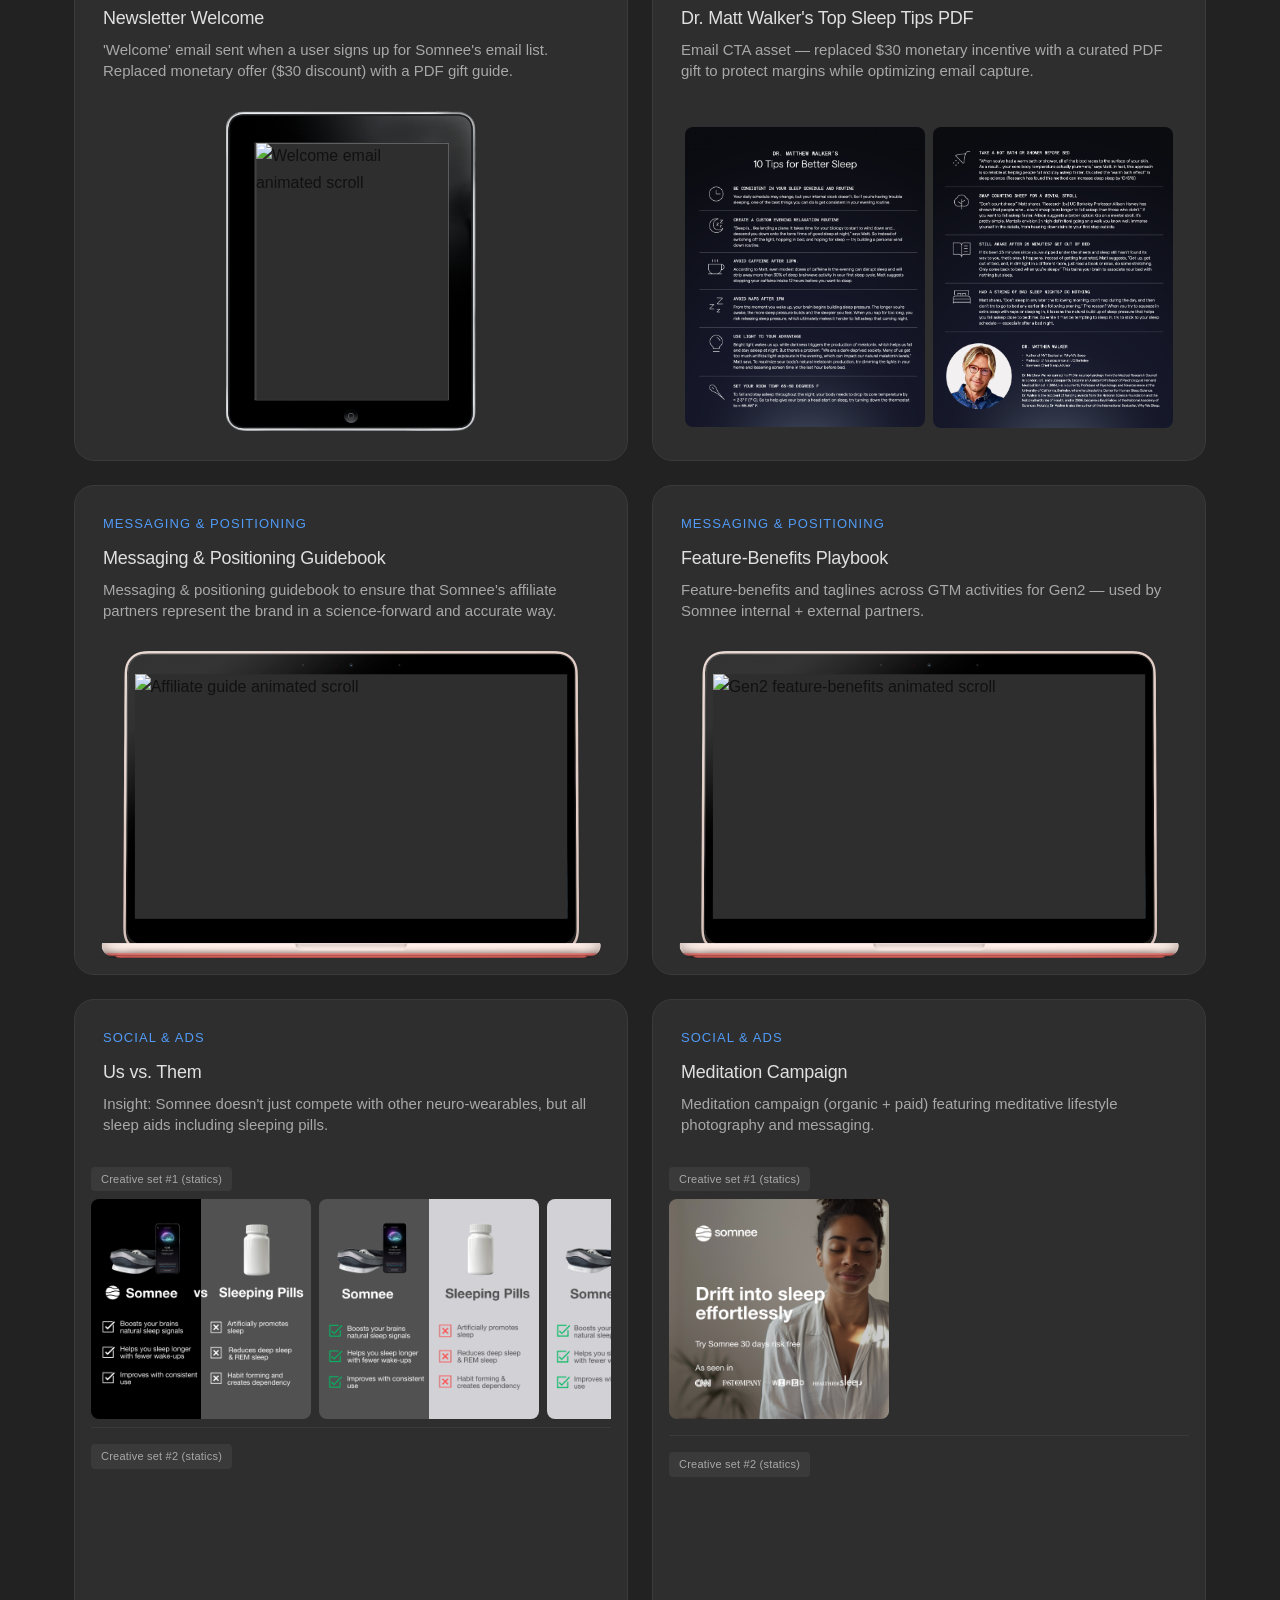
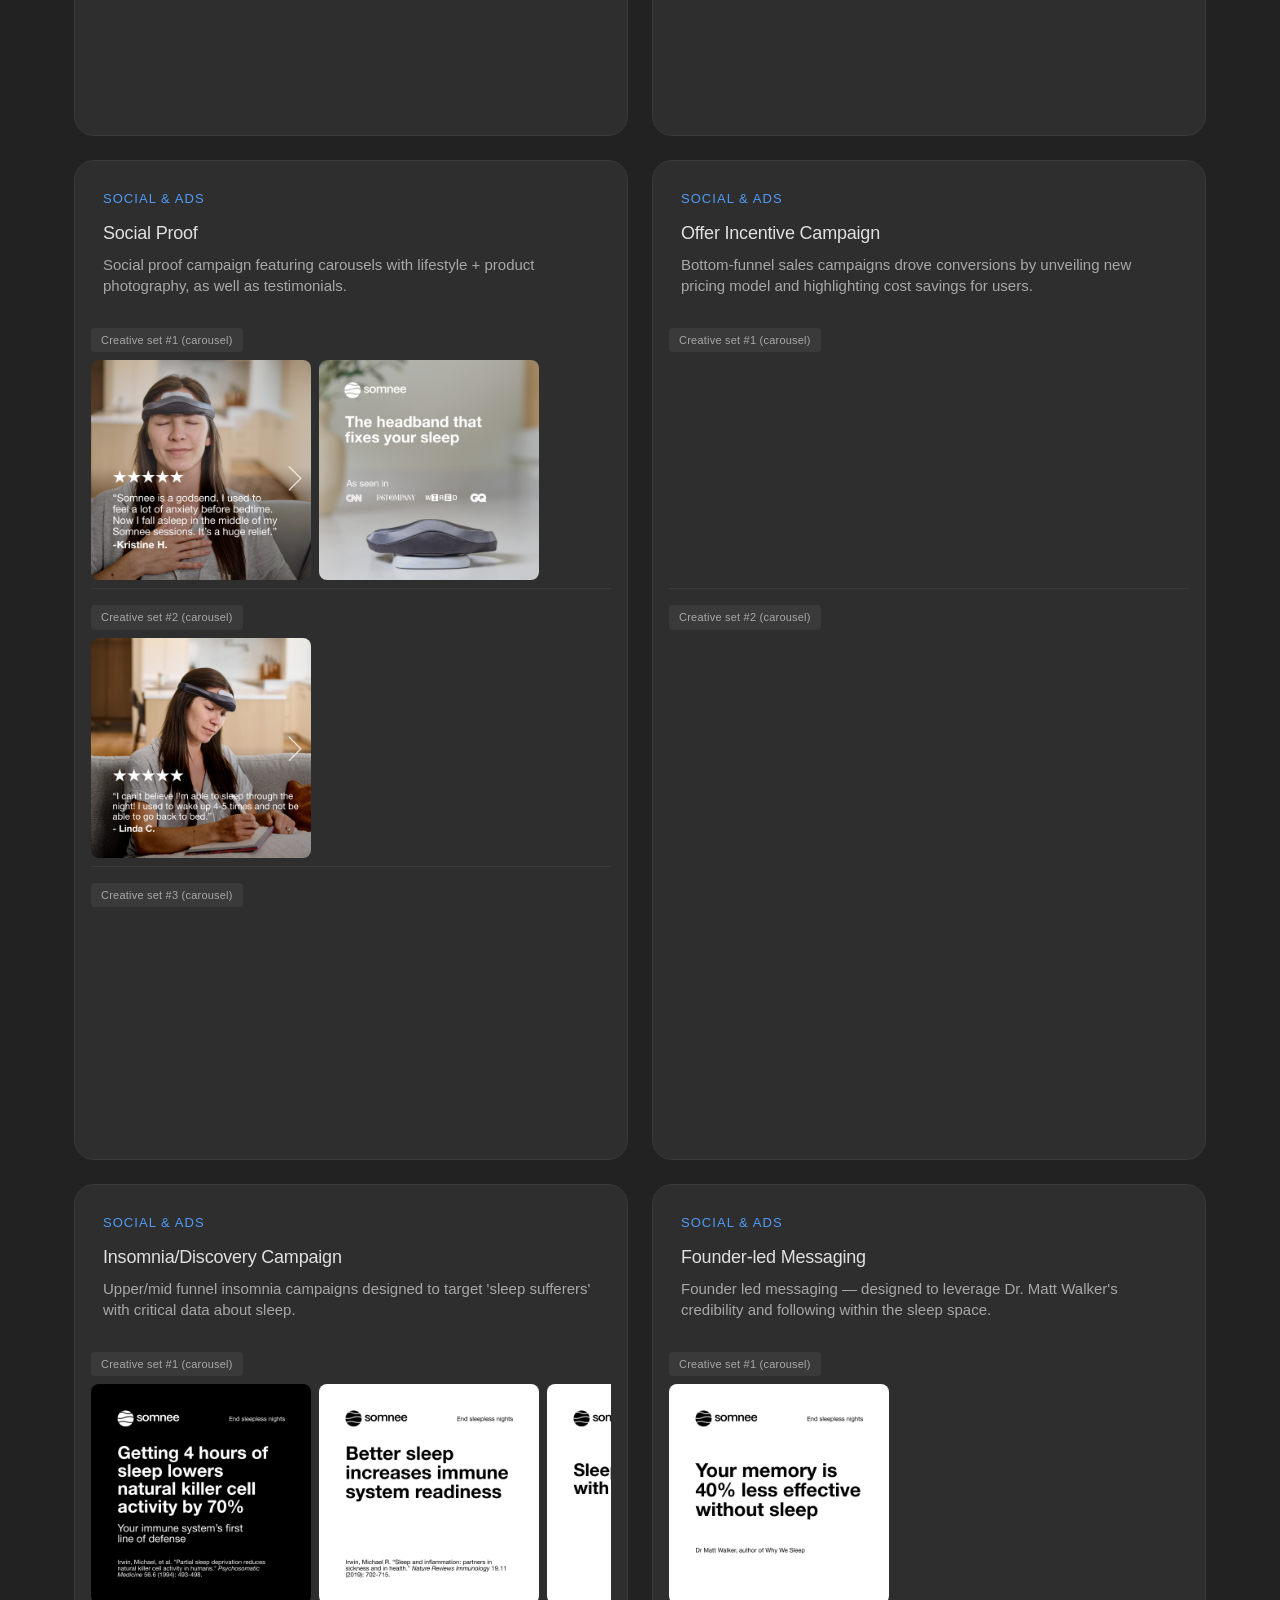
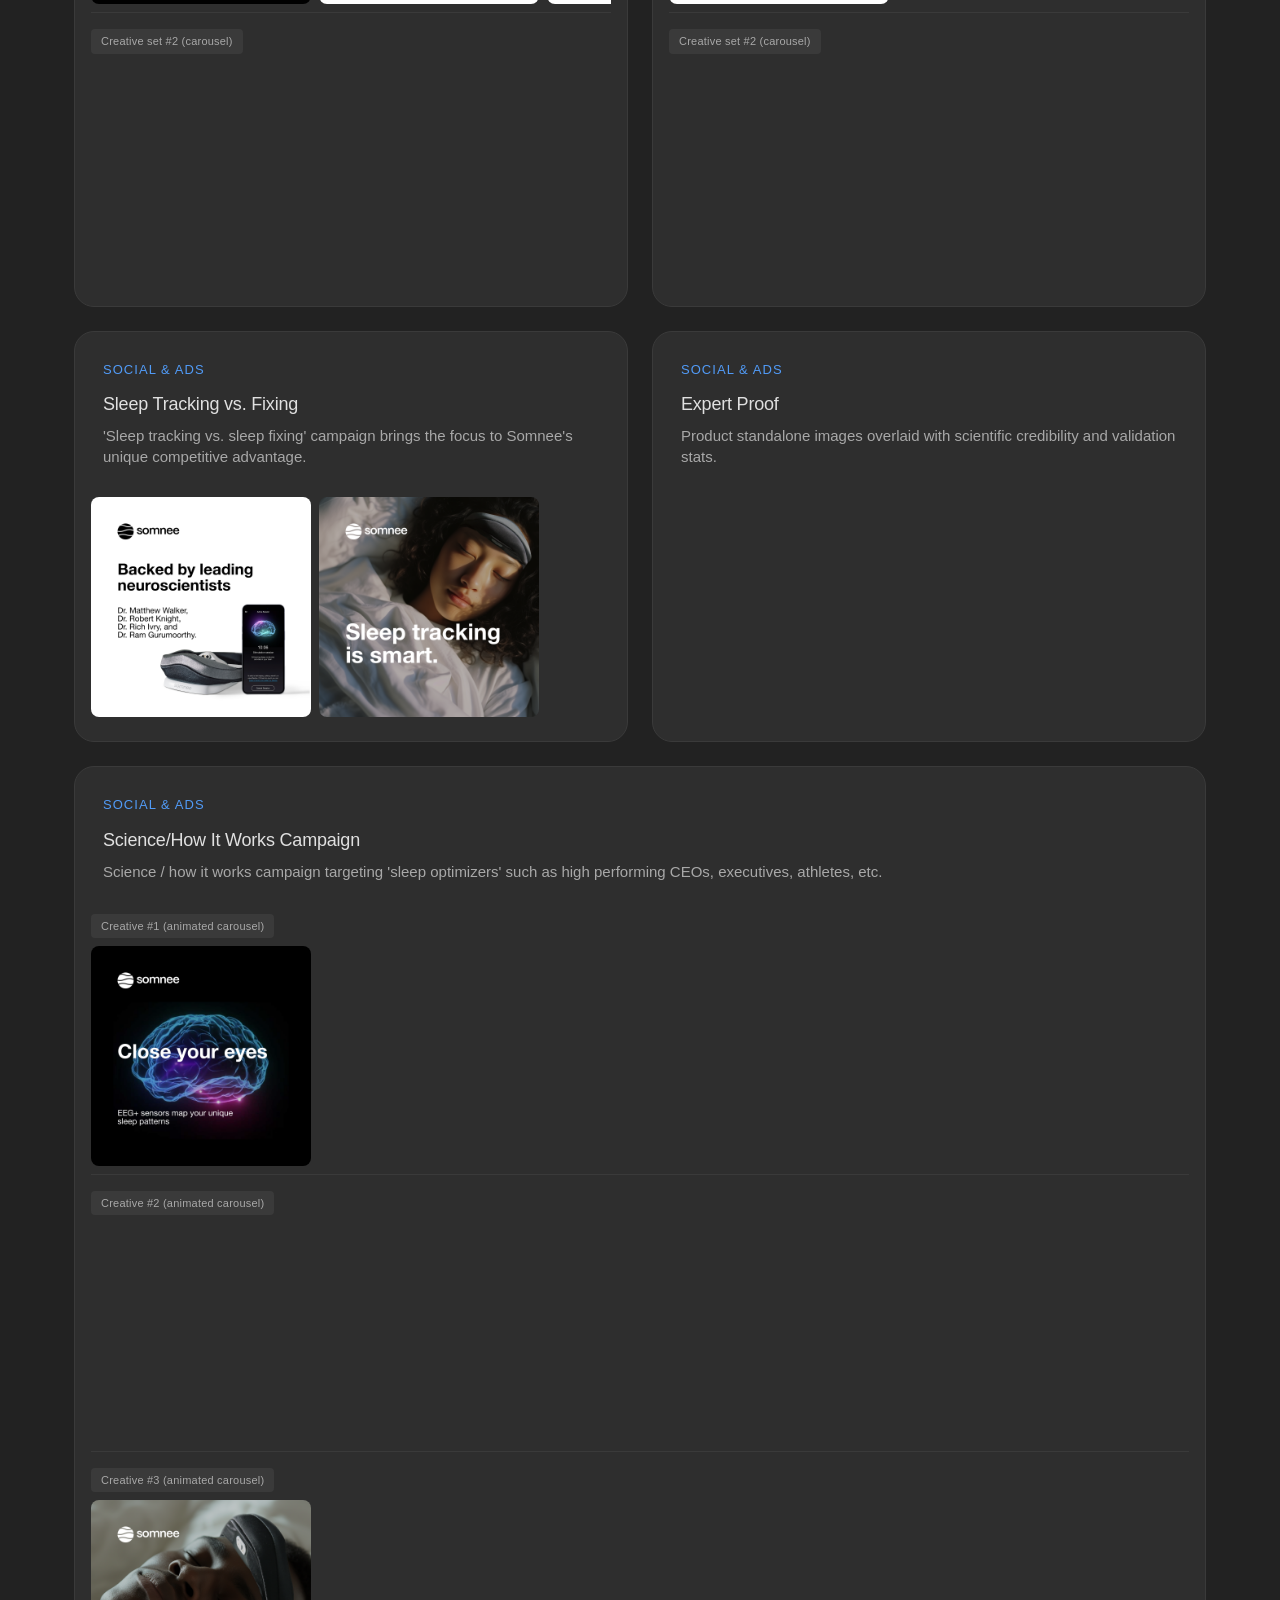
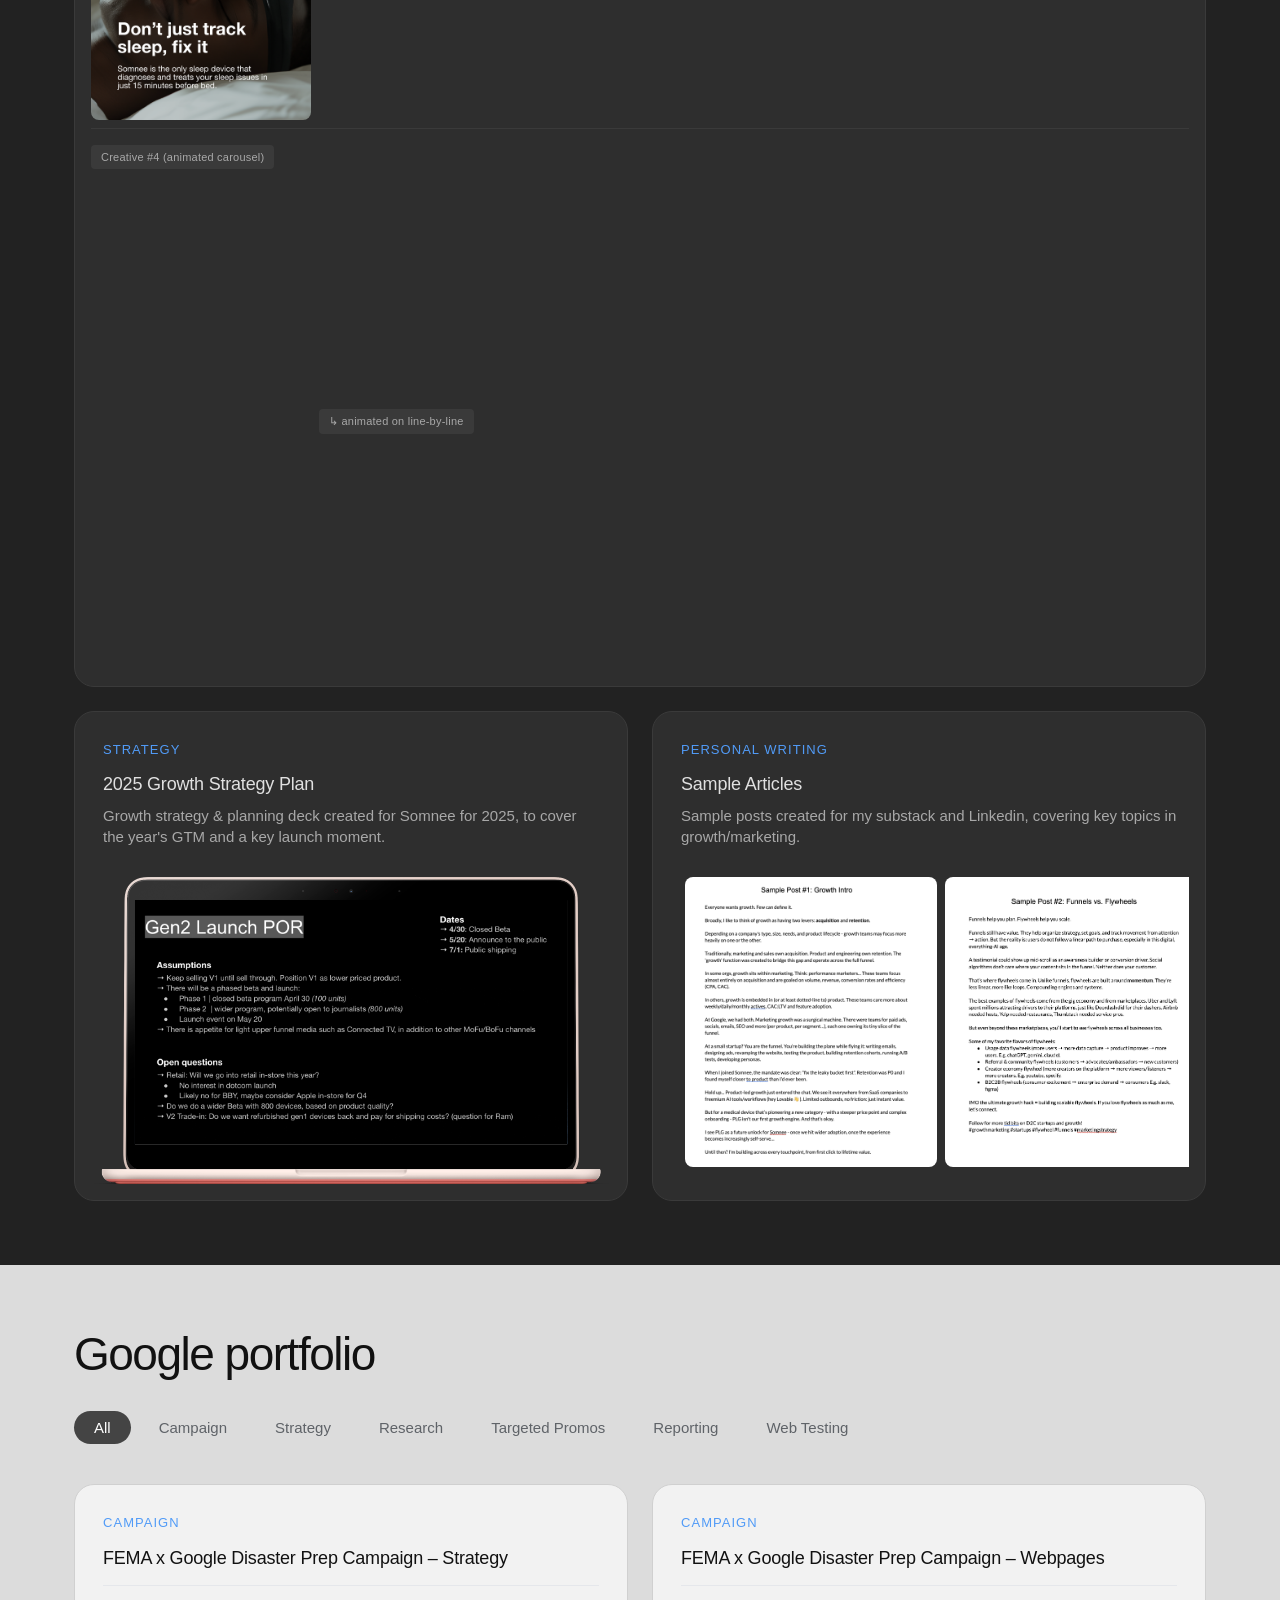
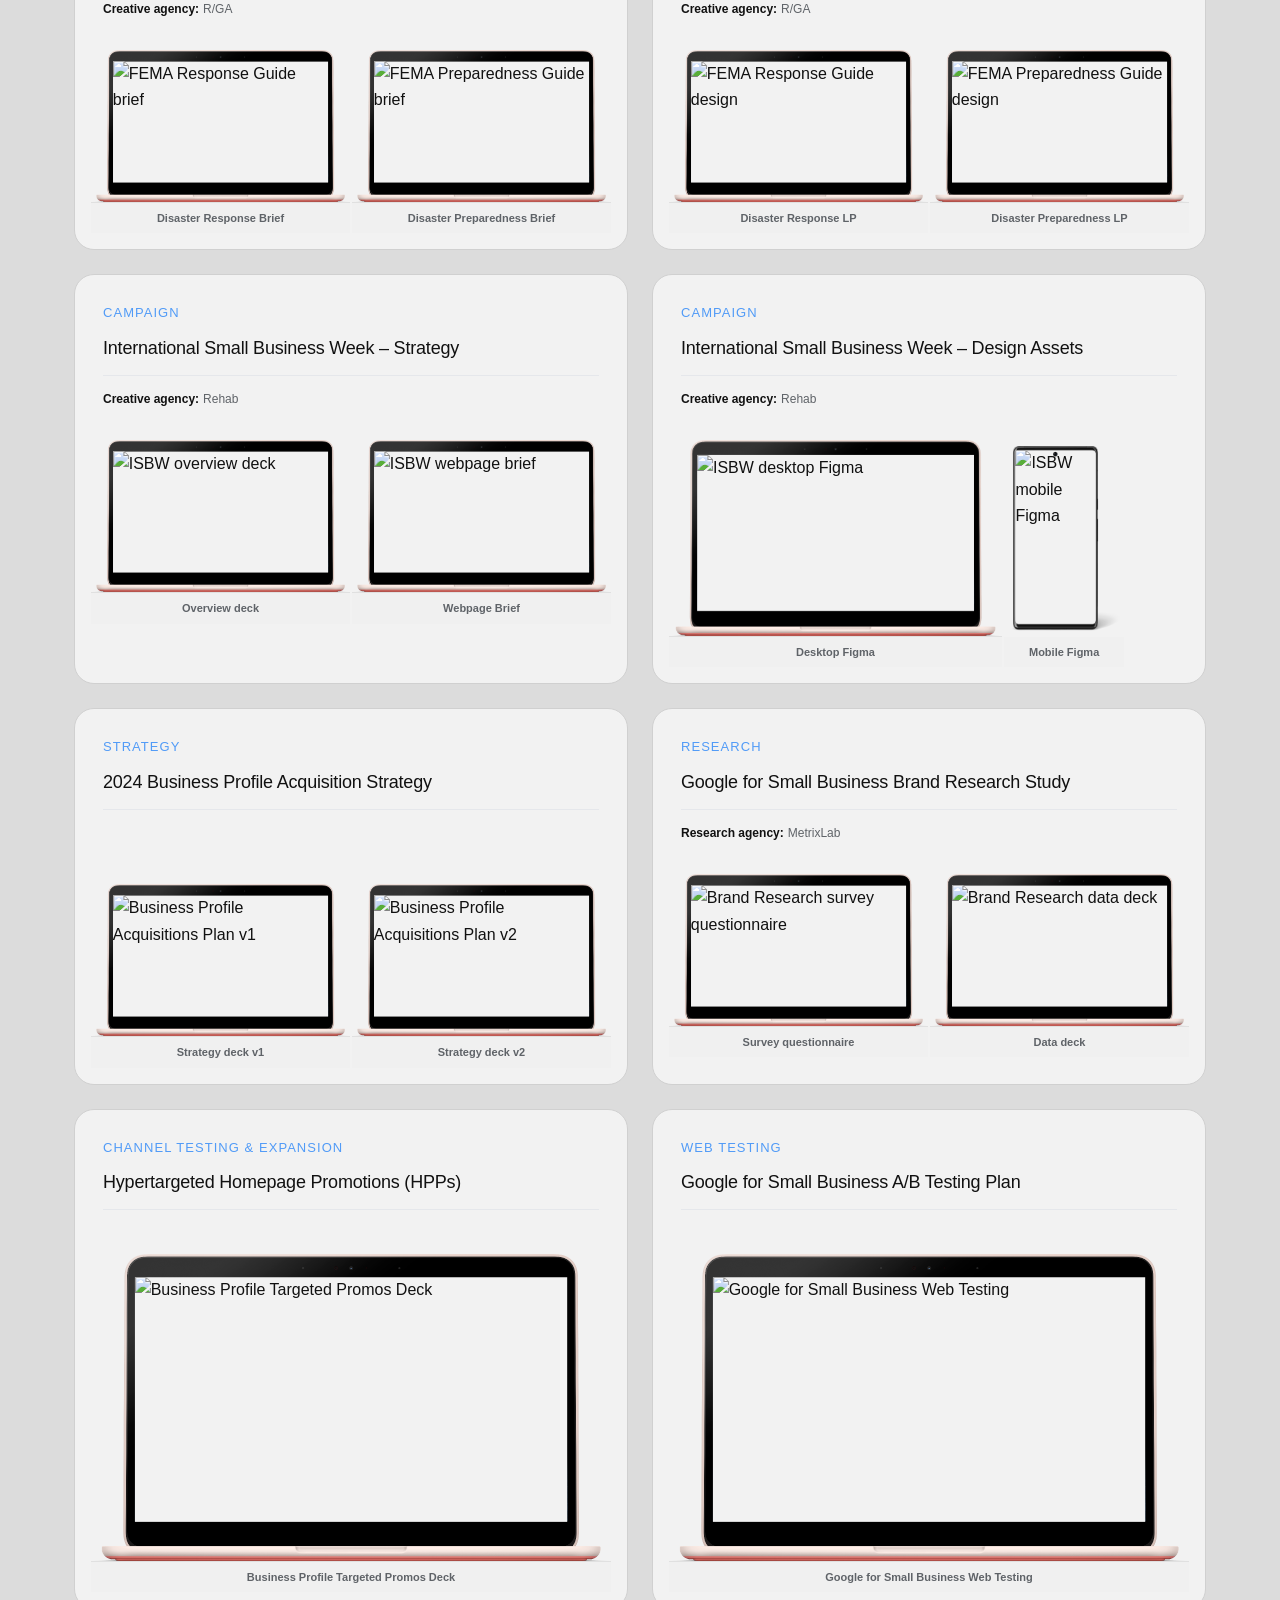
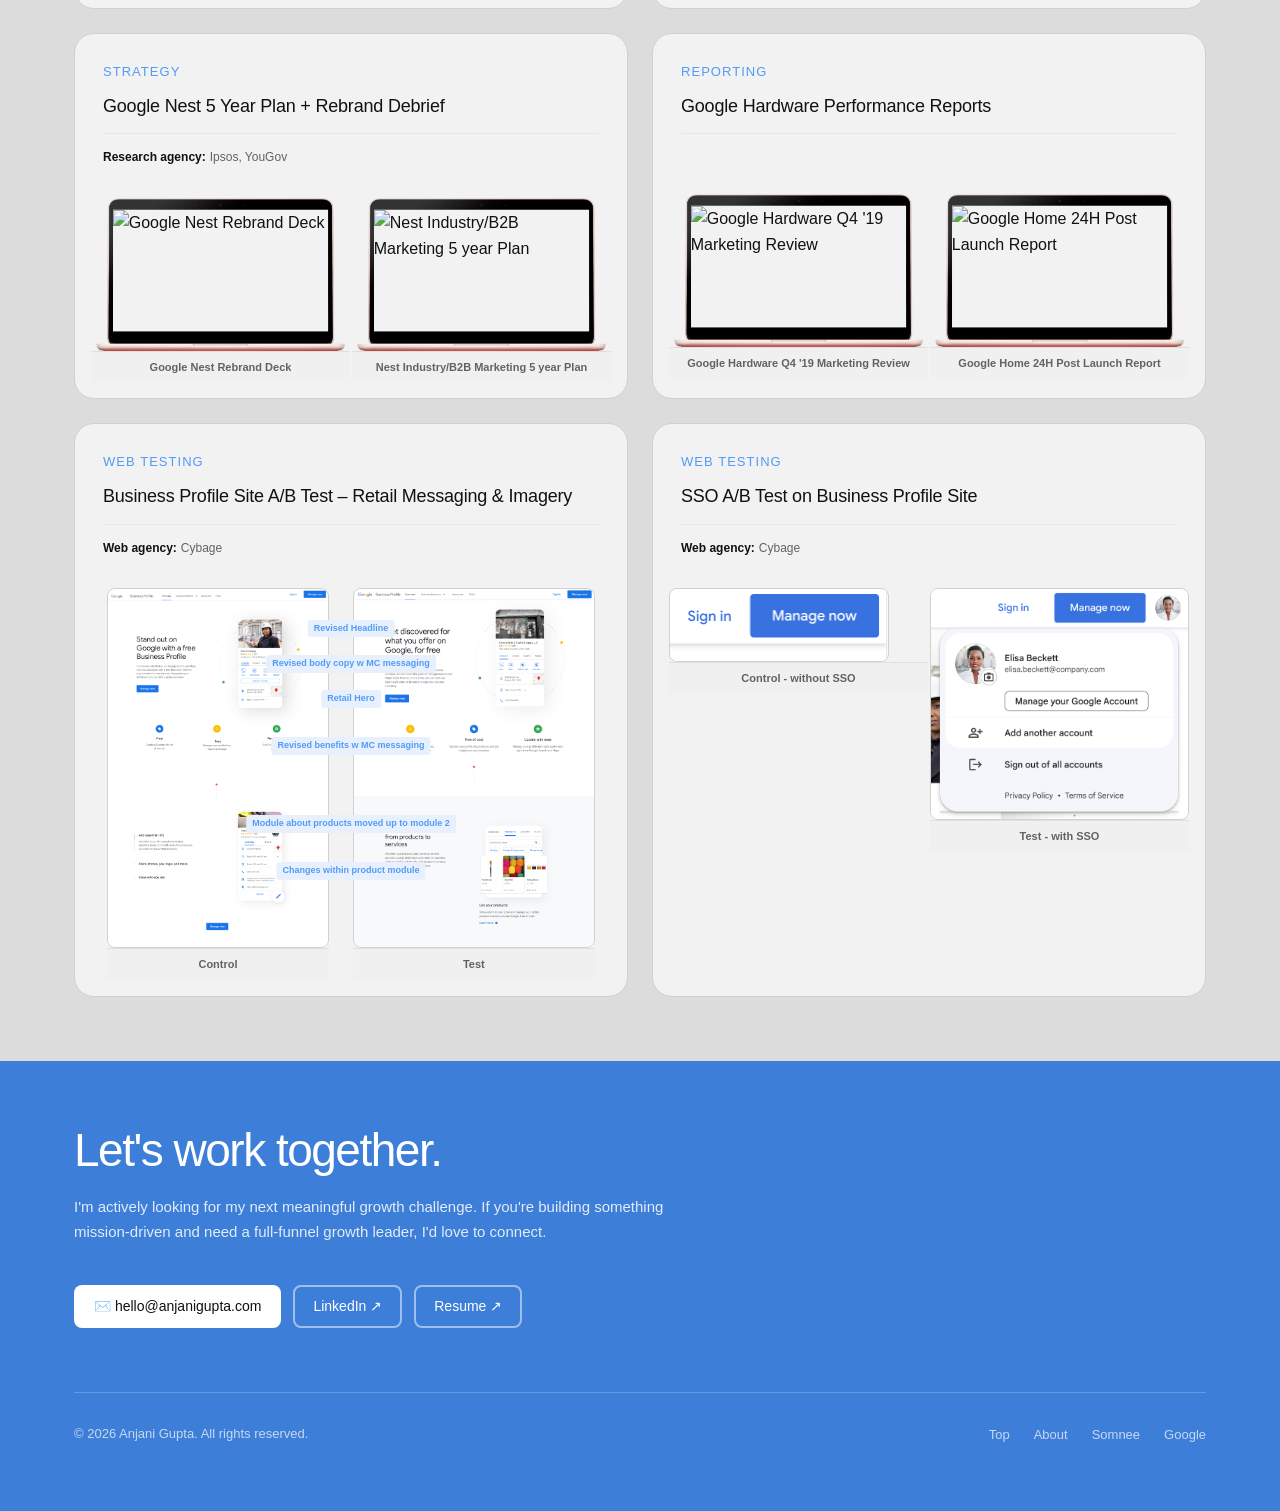
==== commit 32481e23: "Update Google budget metric to $150M Co-Authored-By: Claude Opus 4.6 <noreply@anthropic.com>" ====
--- a/index.html
+++ b/index.html
@@ -163,7 +163,7 @@
           </div>
           <div class="smb-metric-row">
             <span class="smb-chip chip-lime">Budget</span>
-            <span class="smb-stat-number google-stat">$100M</span>
+            <span class="smb-stat-number google-stat">$150M</span>
             <span class="smb-stat-inline-desc">in budget managed and allocated</span>
           </div>
         </div>
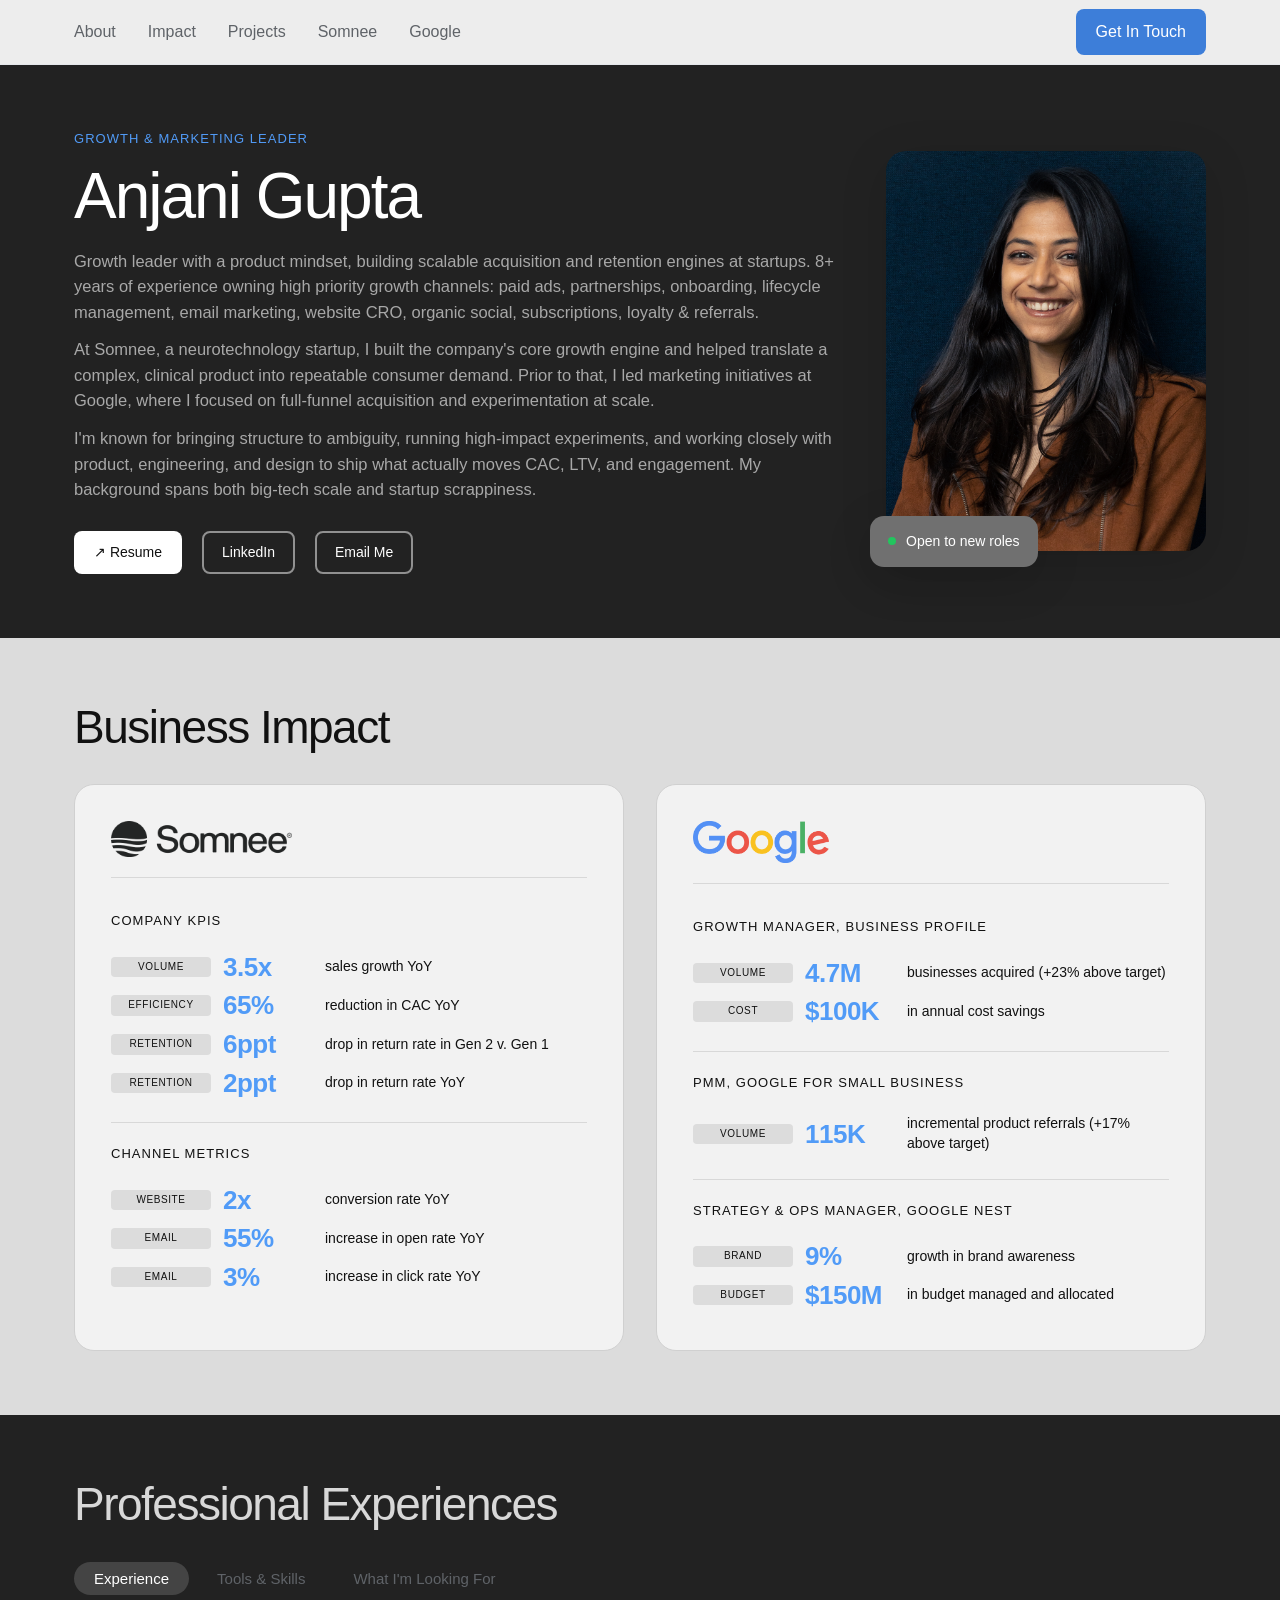
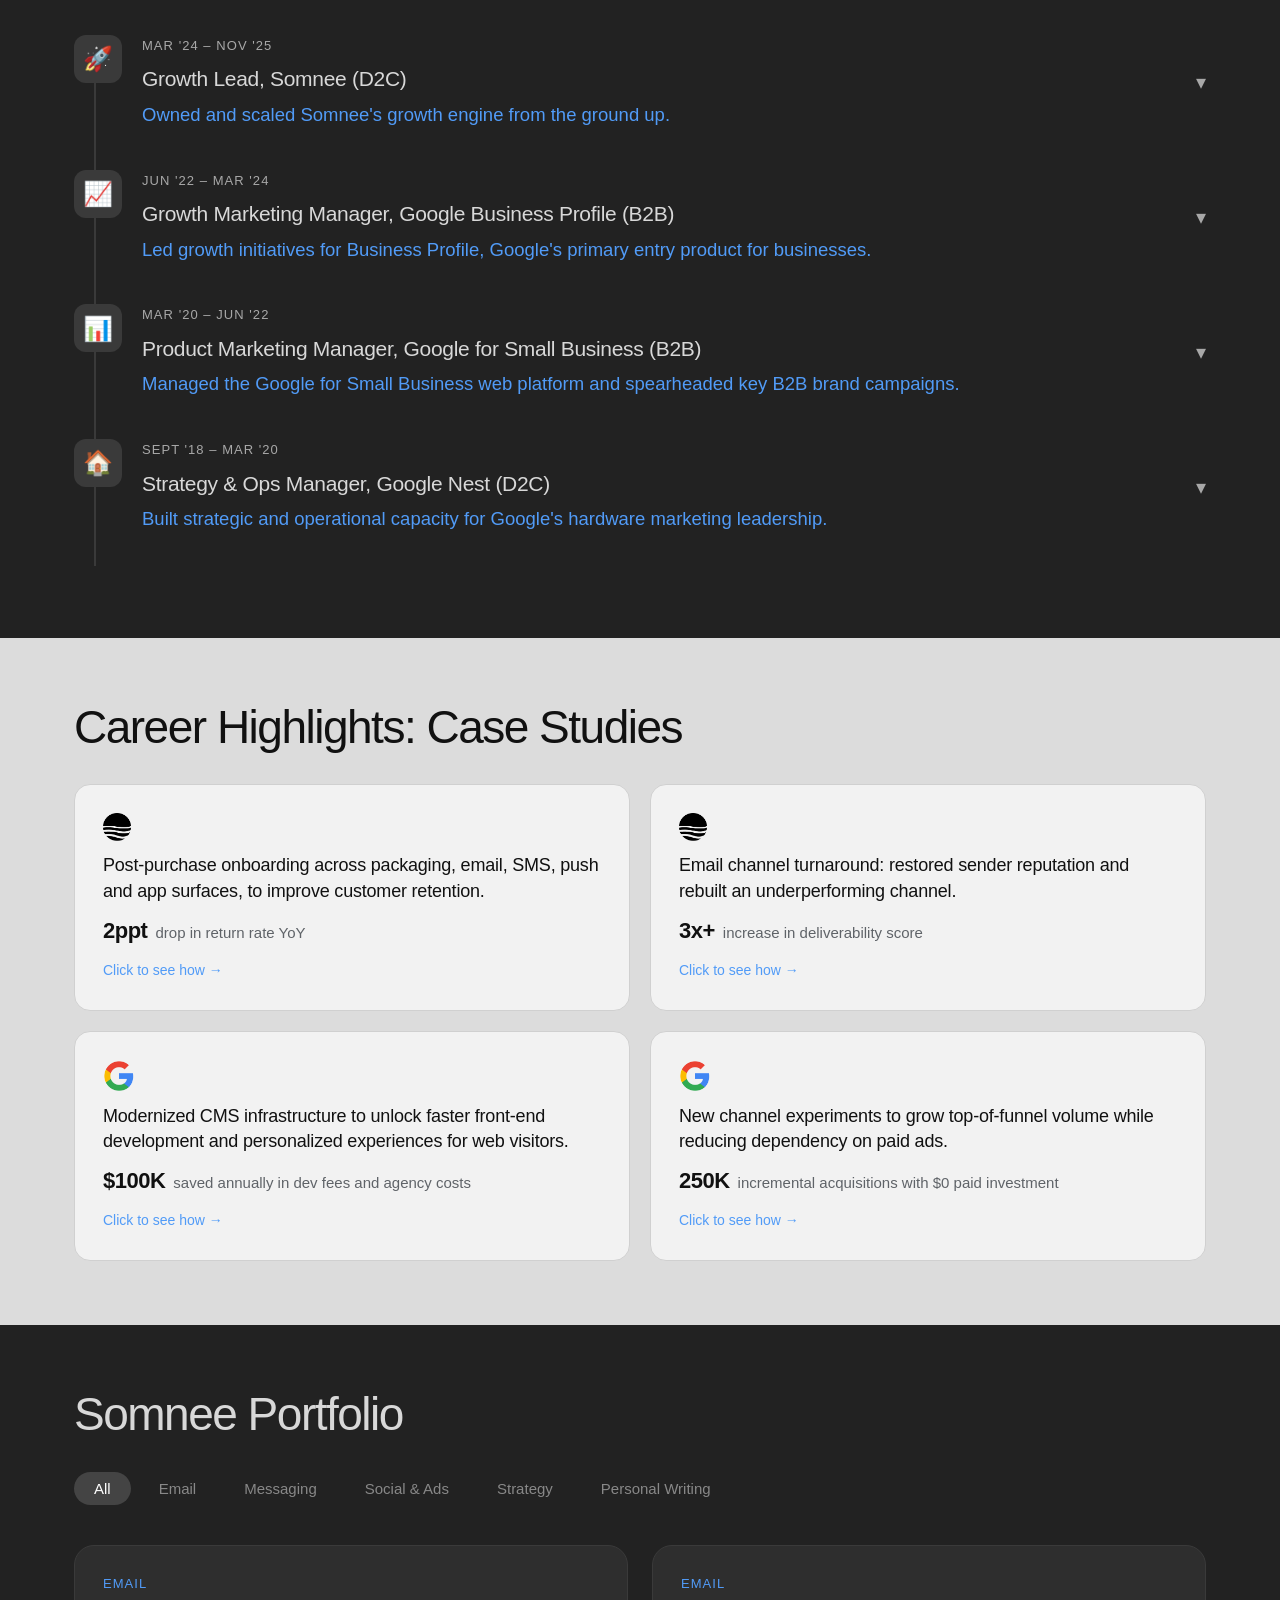
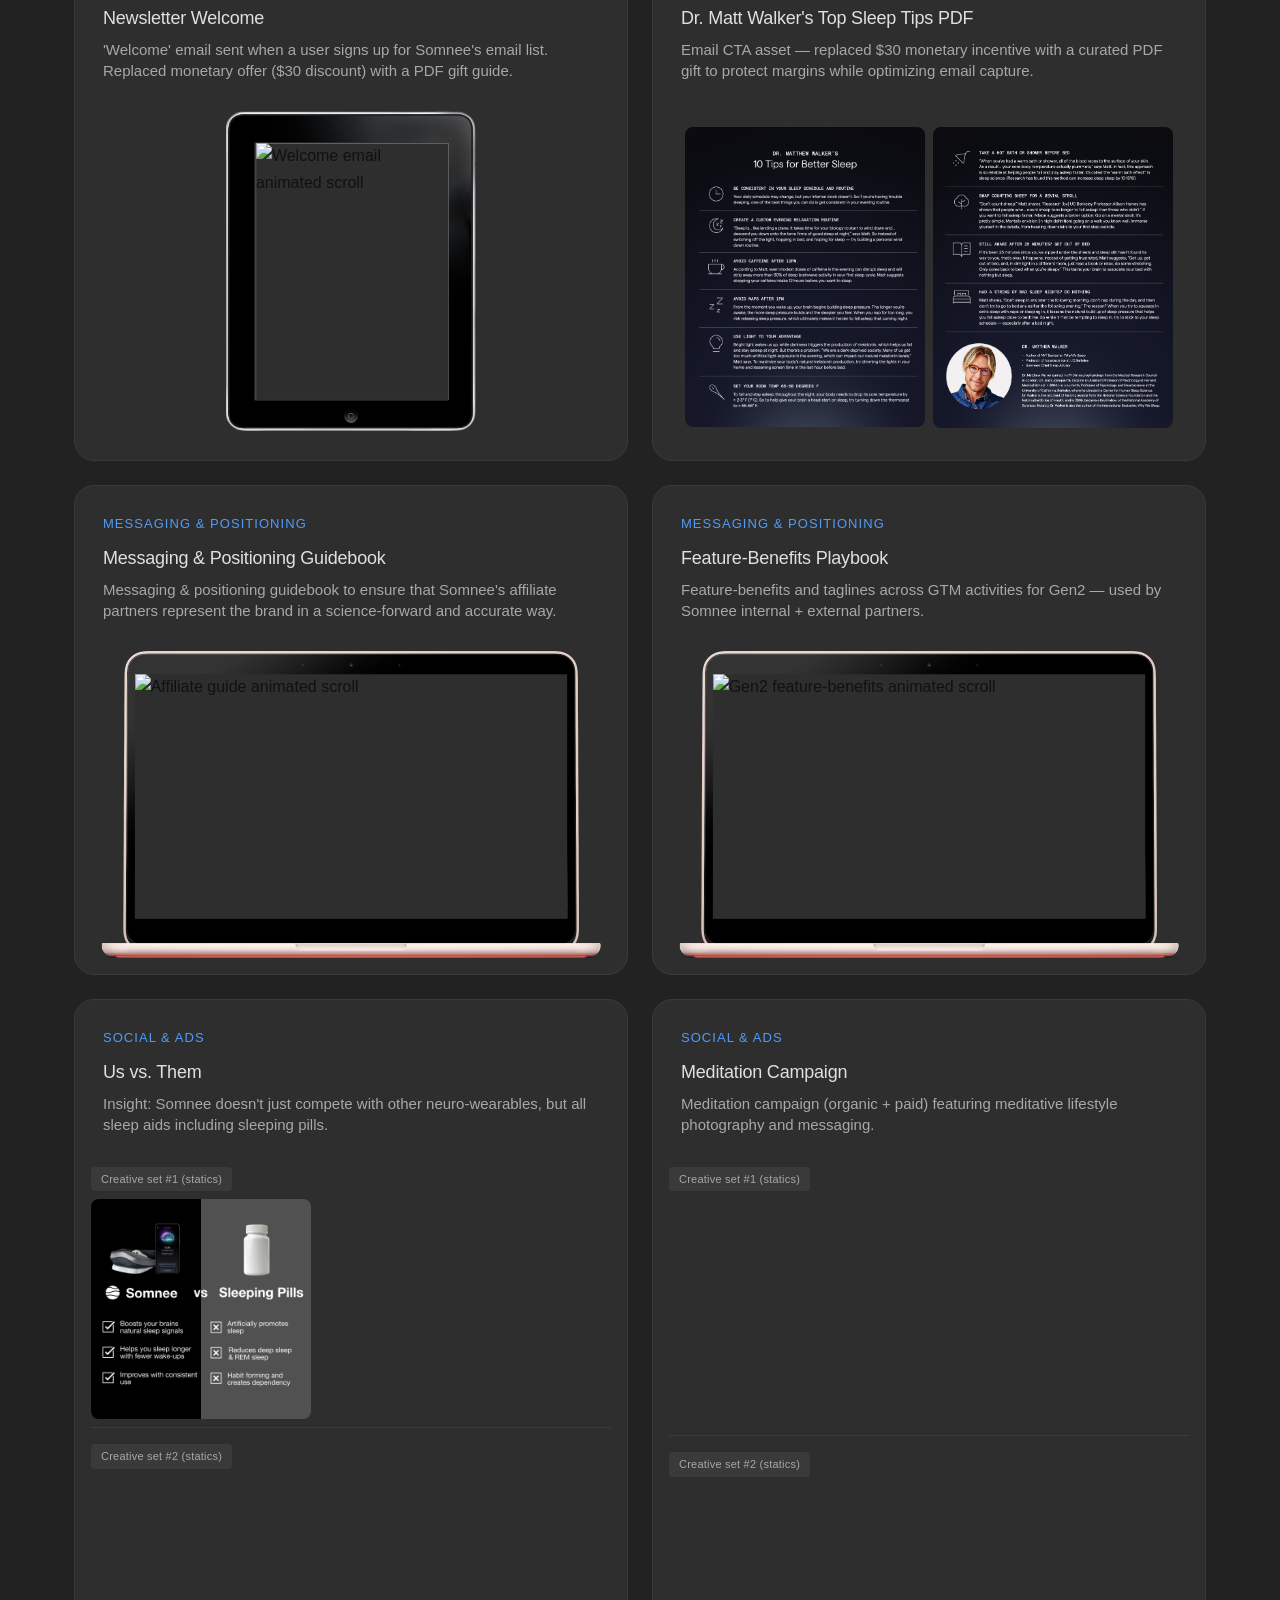
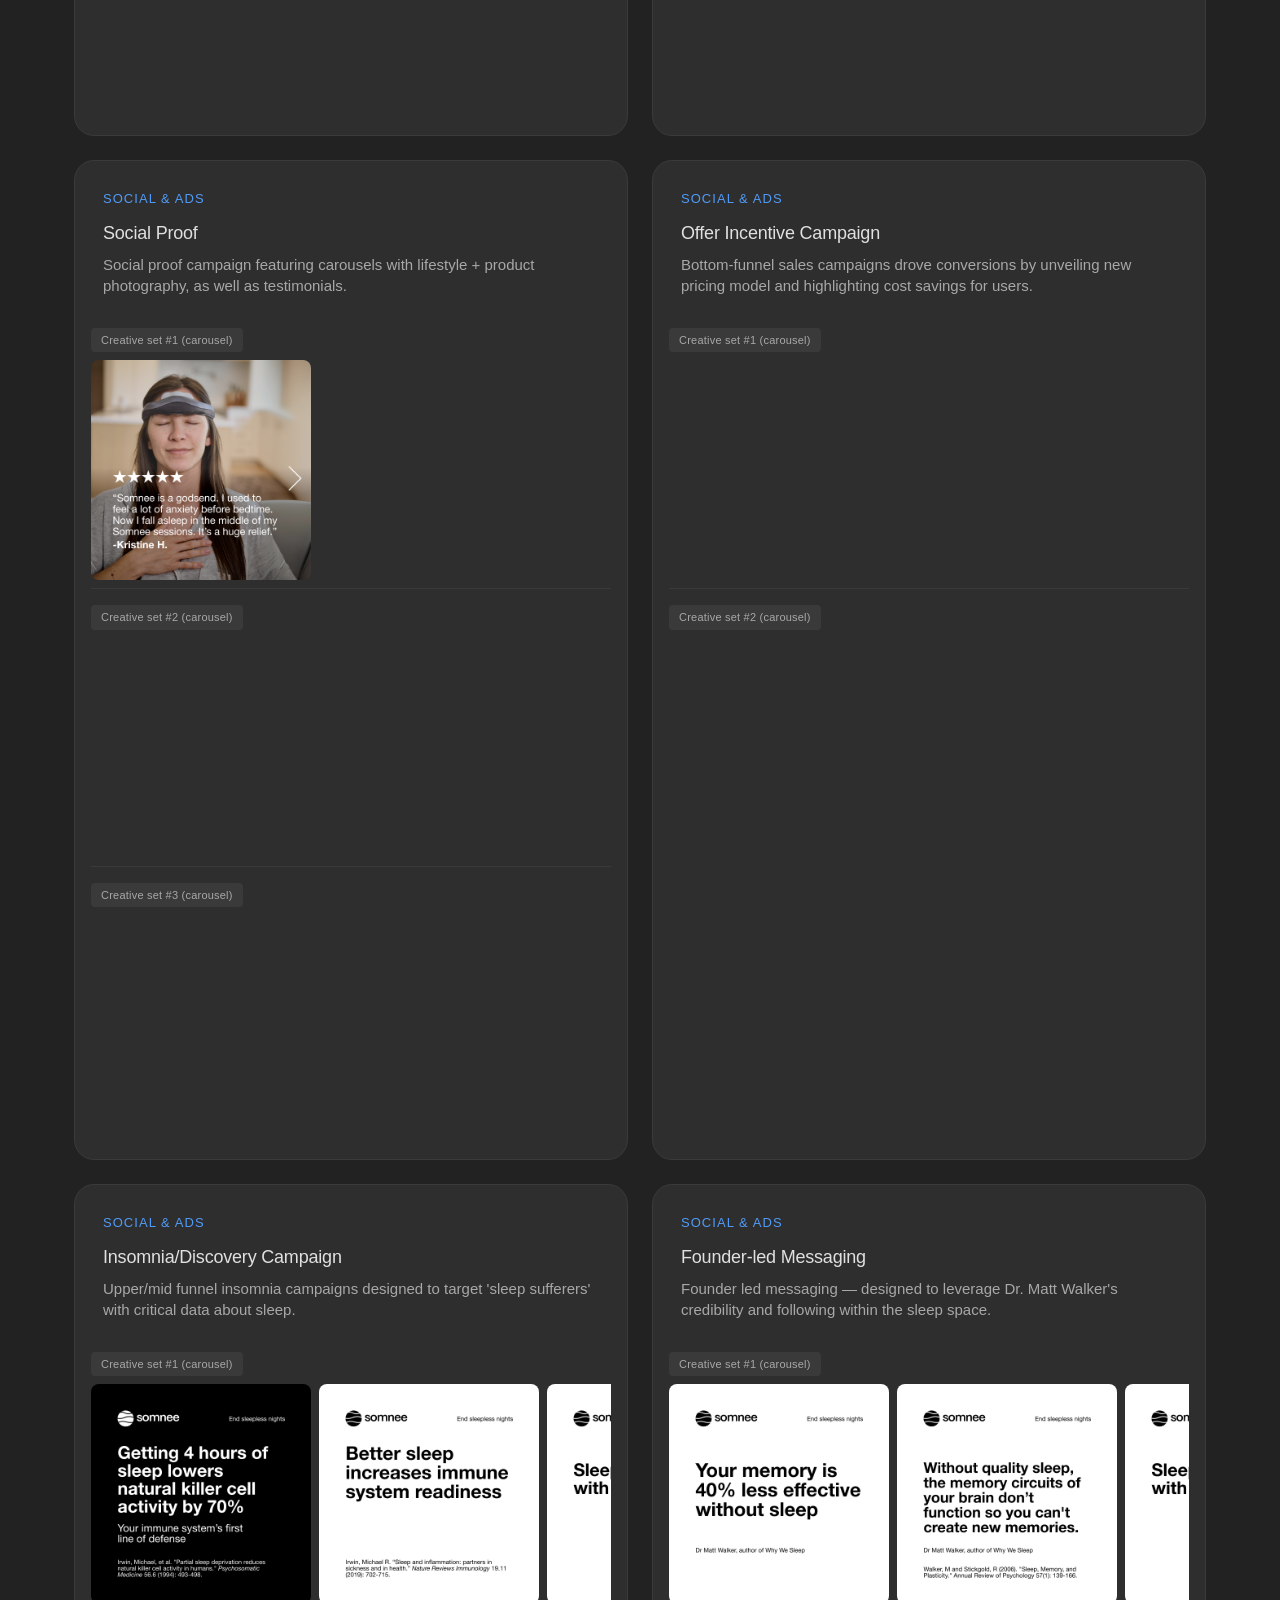
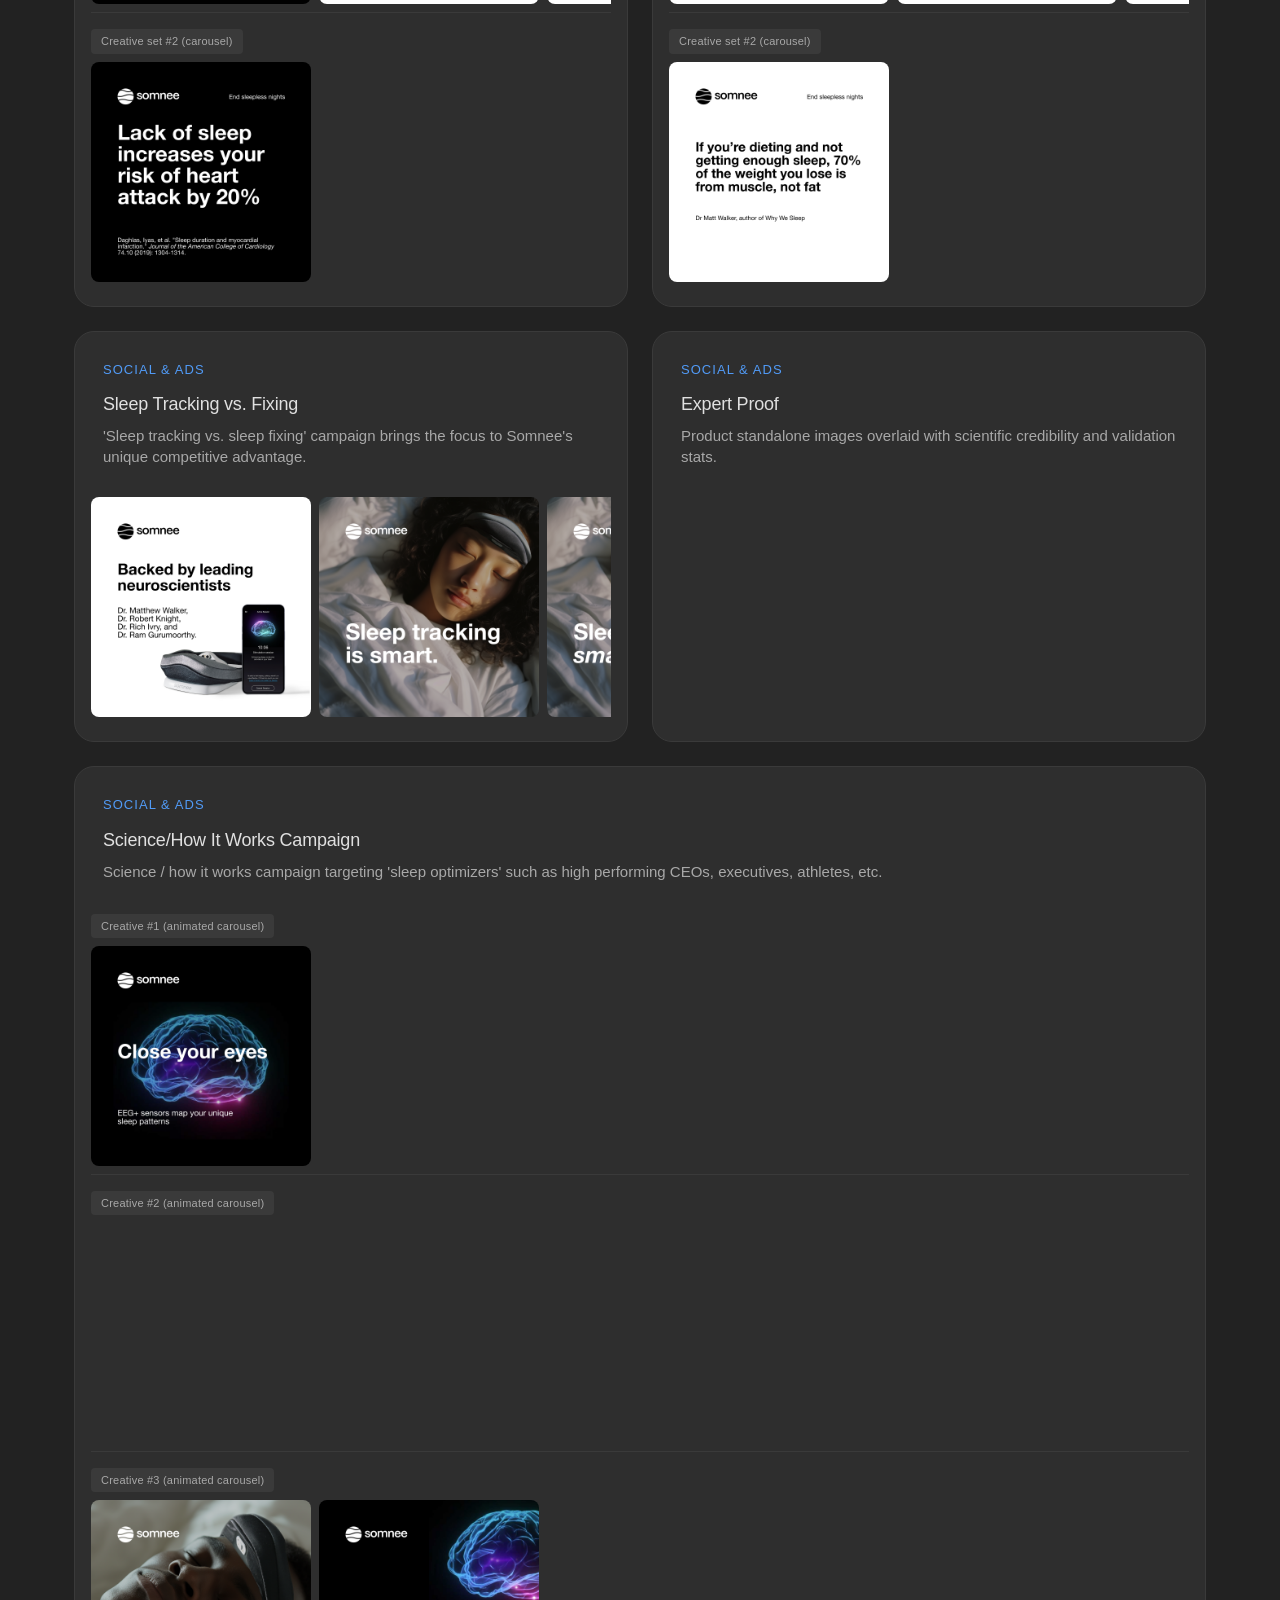
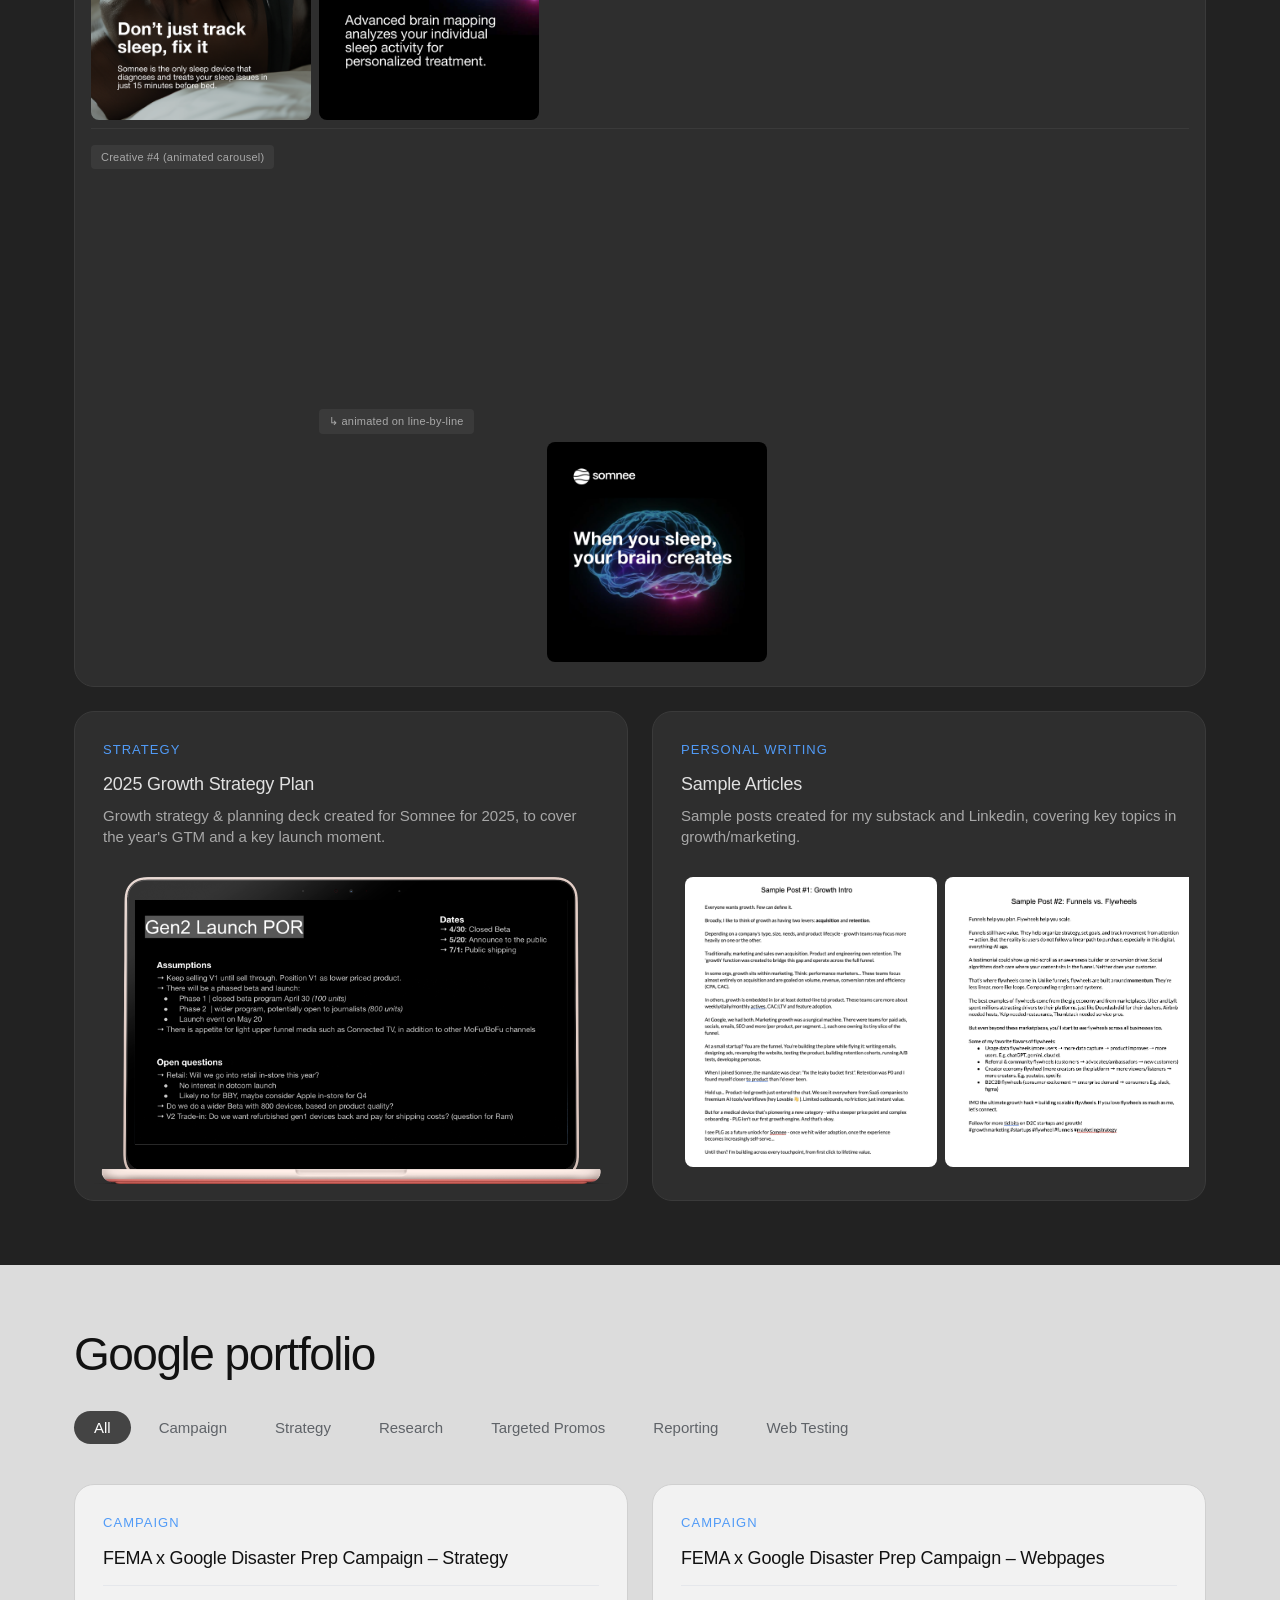
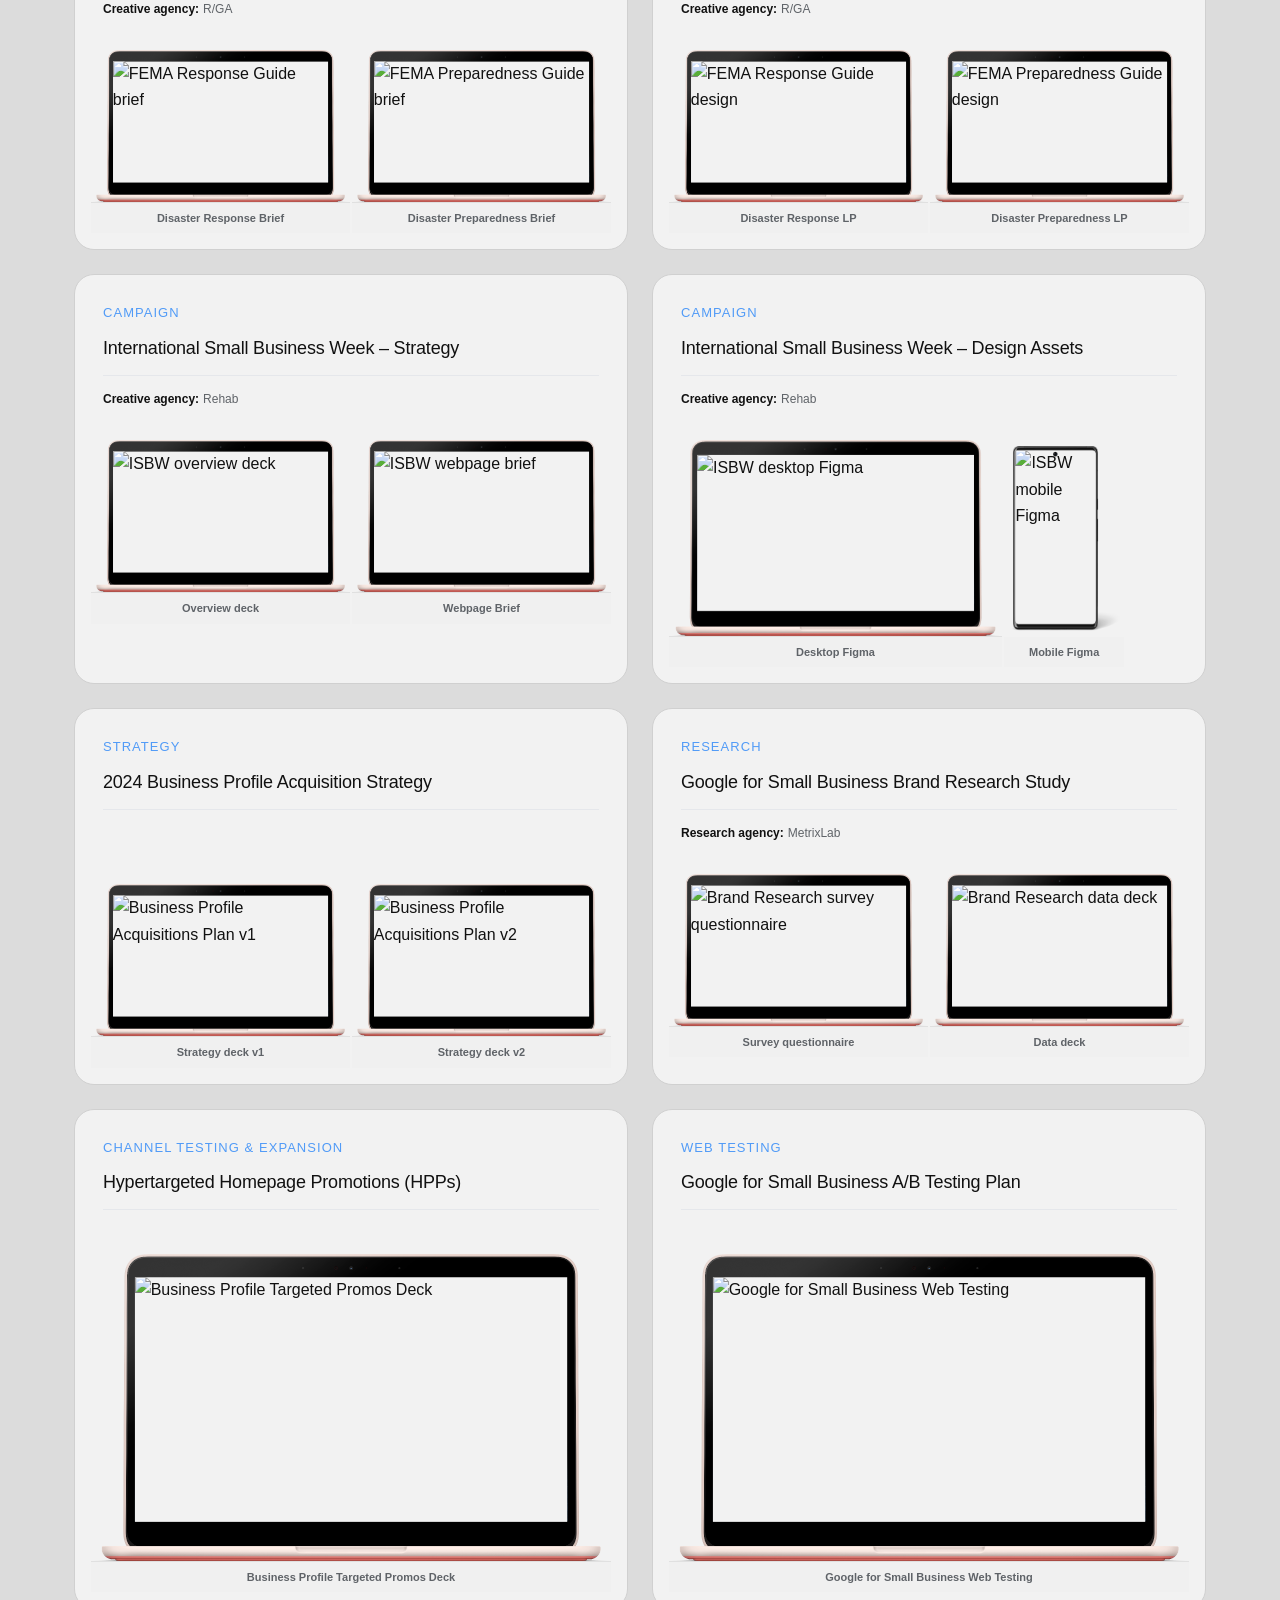
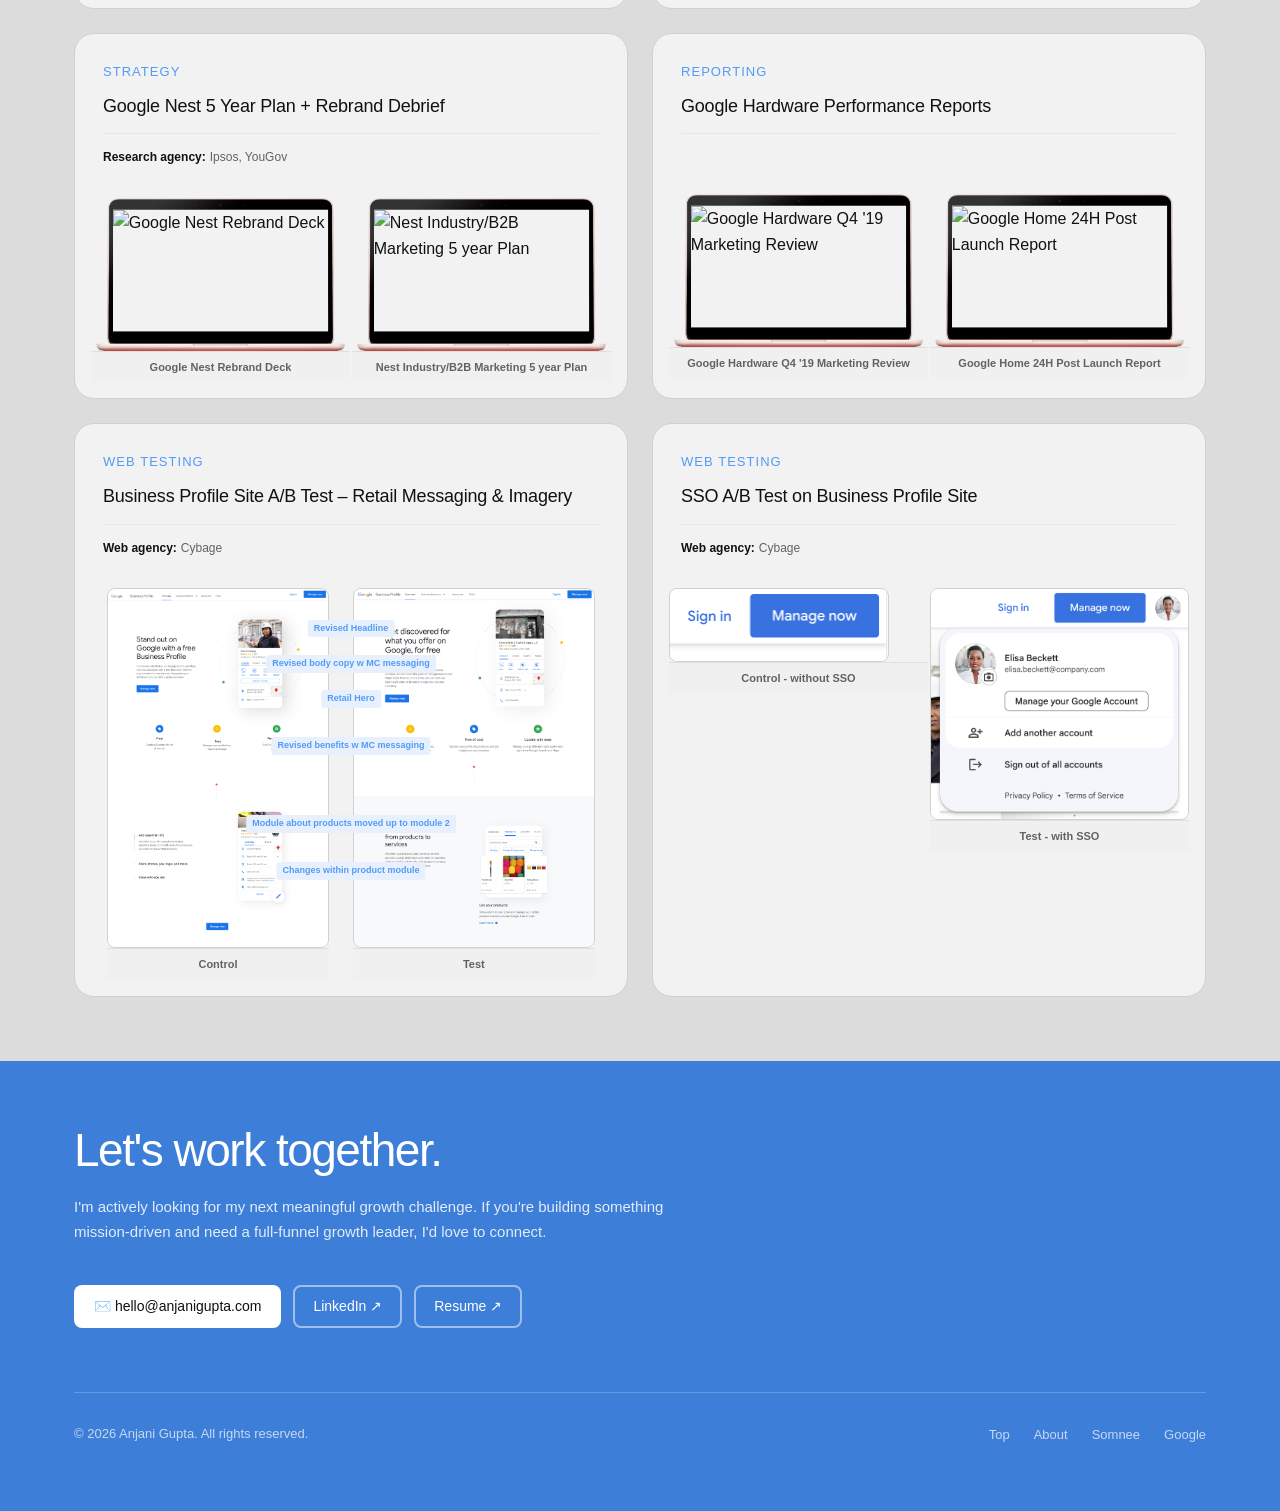
==== commit a2b4c05c: "Fix Google metrics copy: add missing parens, goal → target Co-Authored-By: Claude Opus 4.6 <noreply@" ====
--- a/index.html
+++ b/index.html
@@ -132,7 +132,7 @@
           <div class="smb-metric-row">
             <span class="smb-chip chip-lime">Volume</span>
             <span class="smb-stat-number google-stat">4.7M</span>
-            <span class="smb-stat-inline-desc">businesses acquired, +23% above goal)</span>
+            <span class="smb-stat-inline-desc">businesses acquired (+23% above target)</span>
           </div>
           <div class="smb-metric-row">
             <span class="smb-chip chip-lime">Cost</span>
